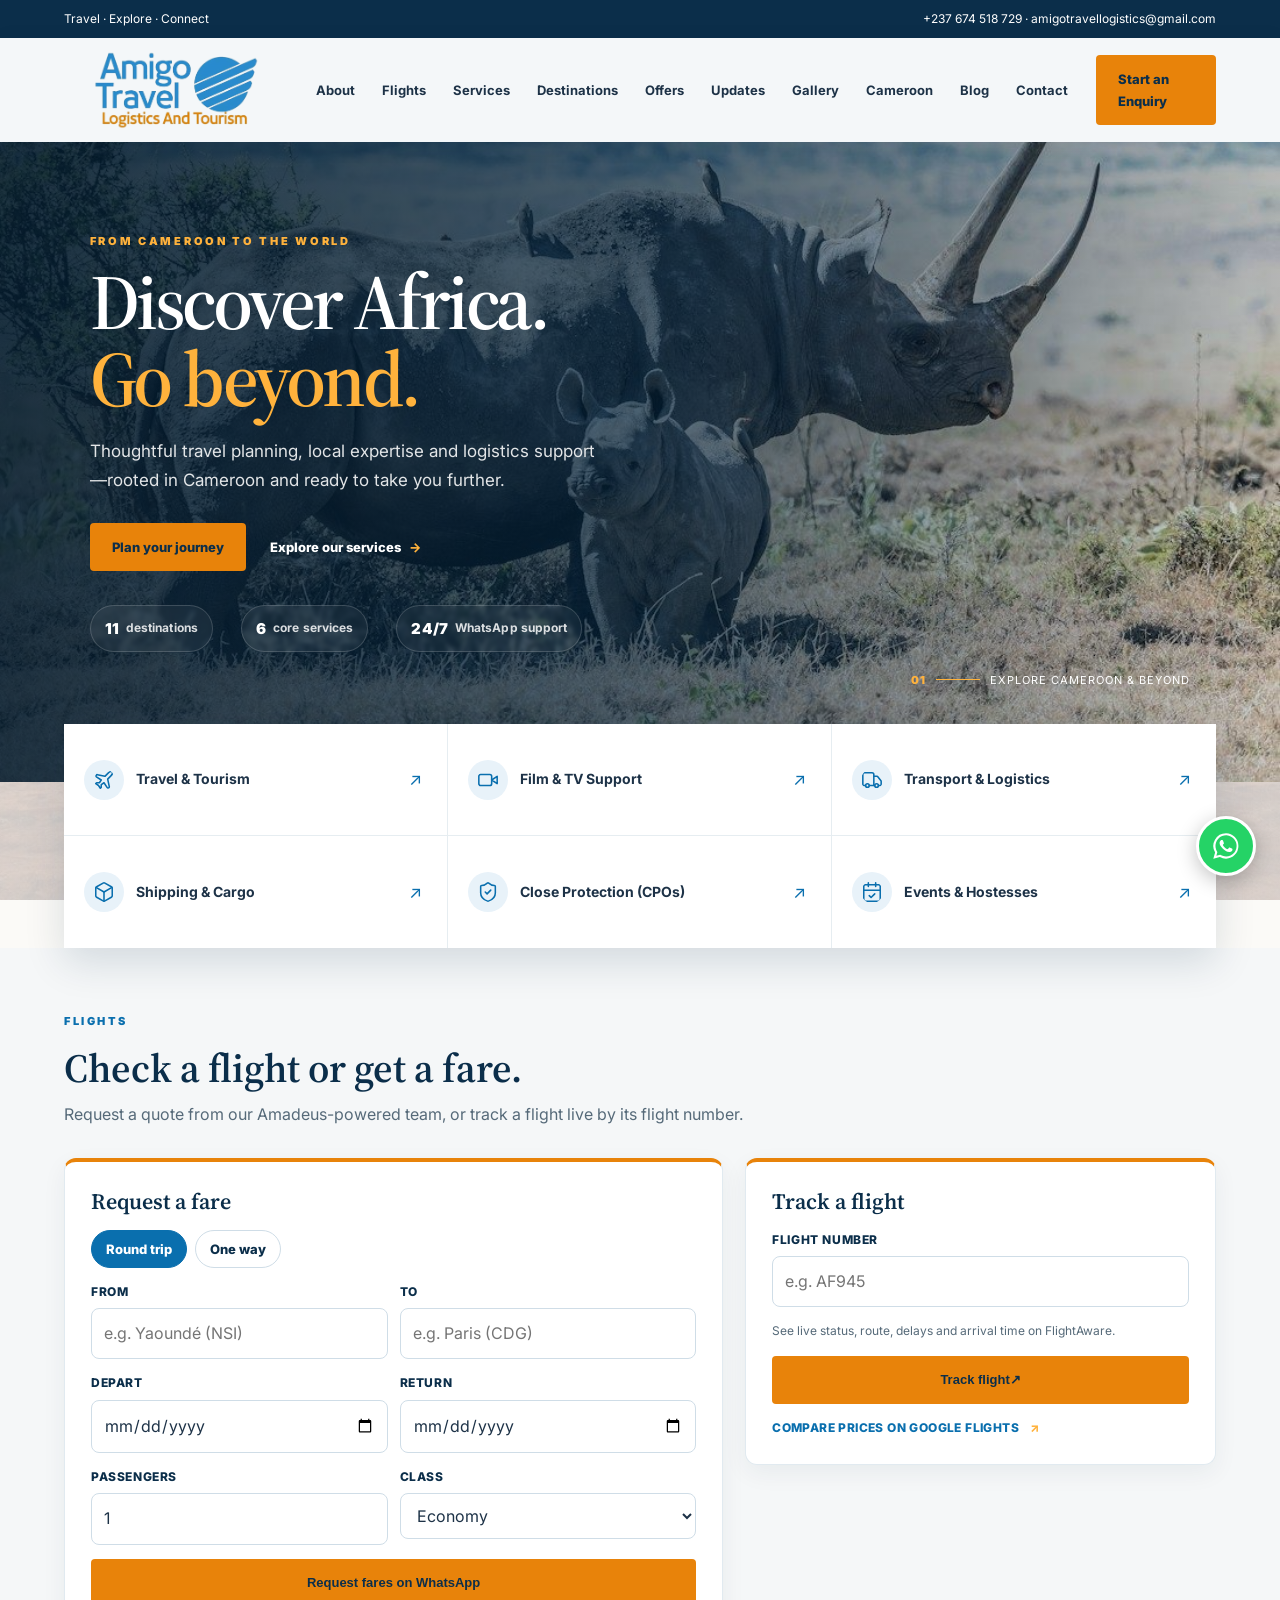
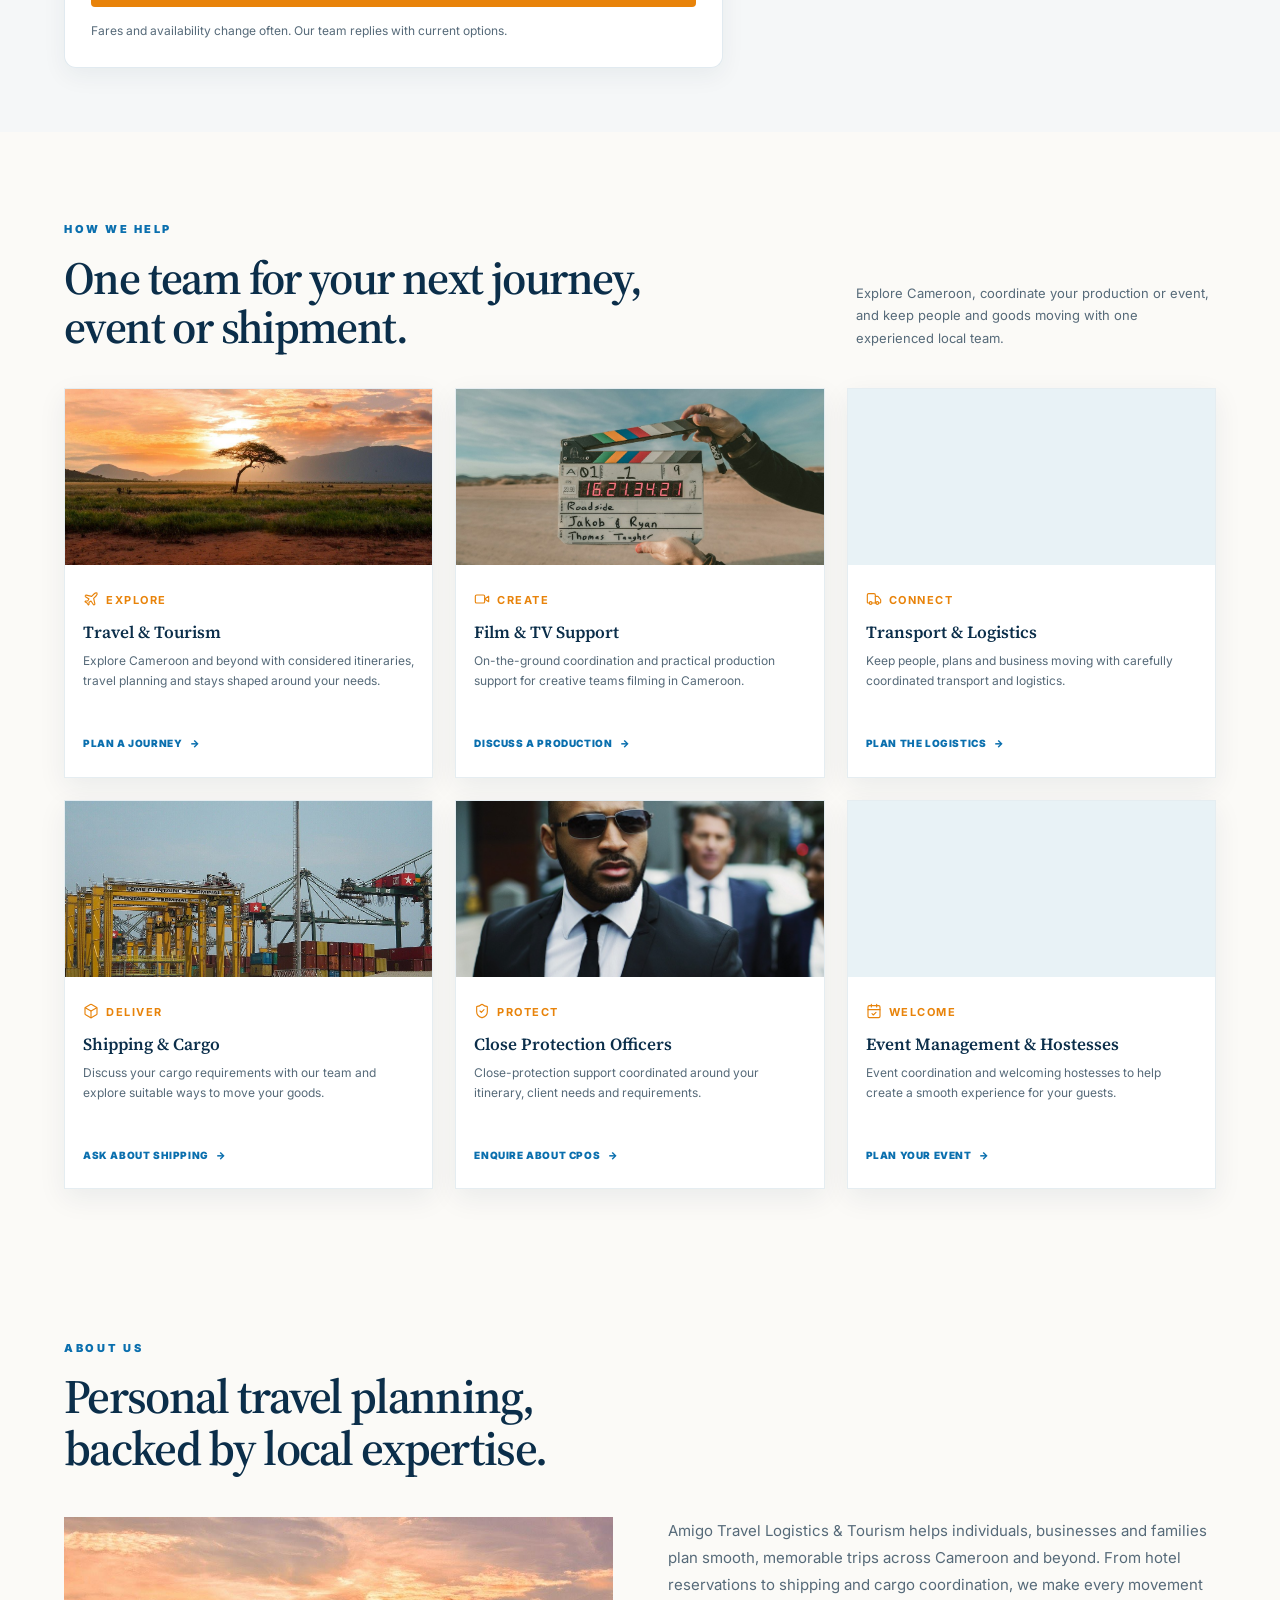
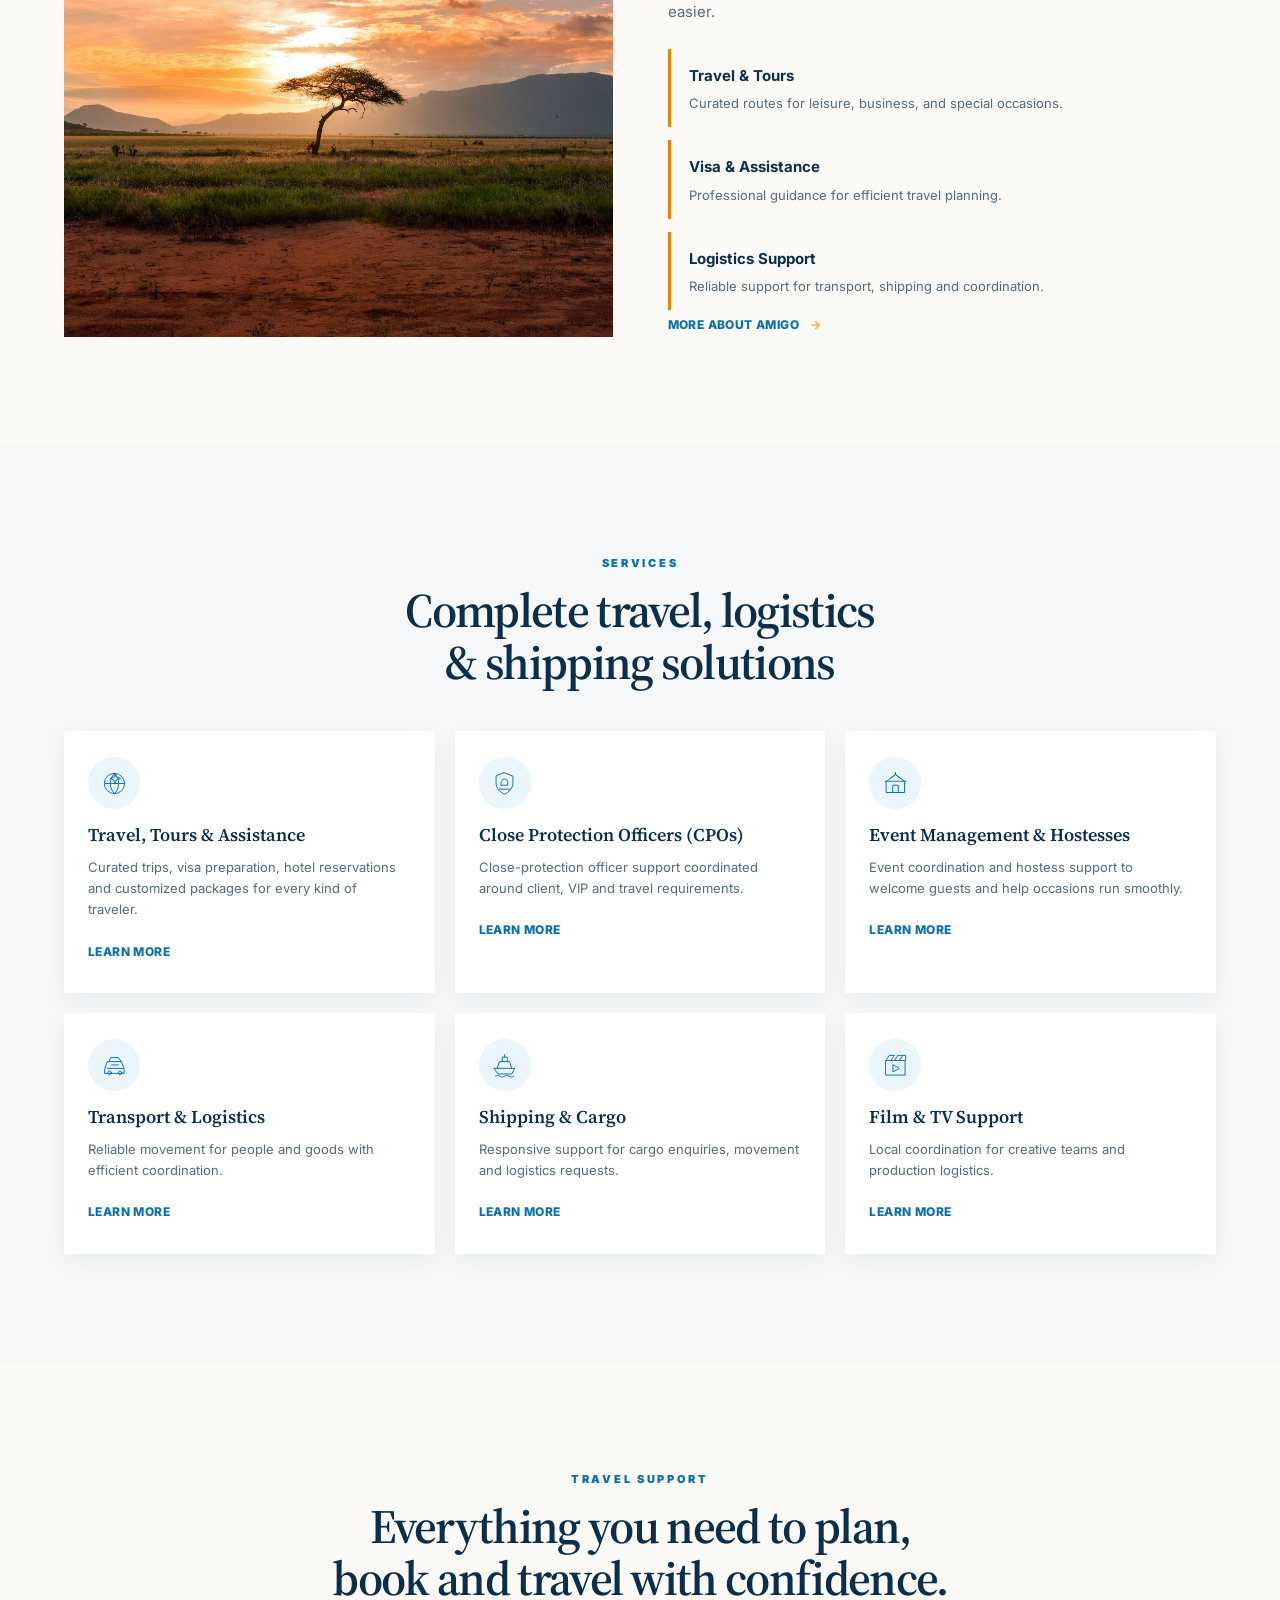
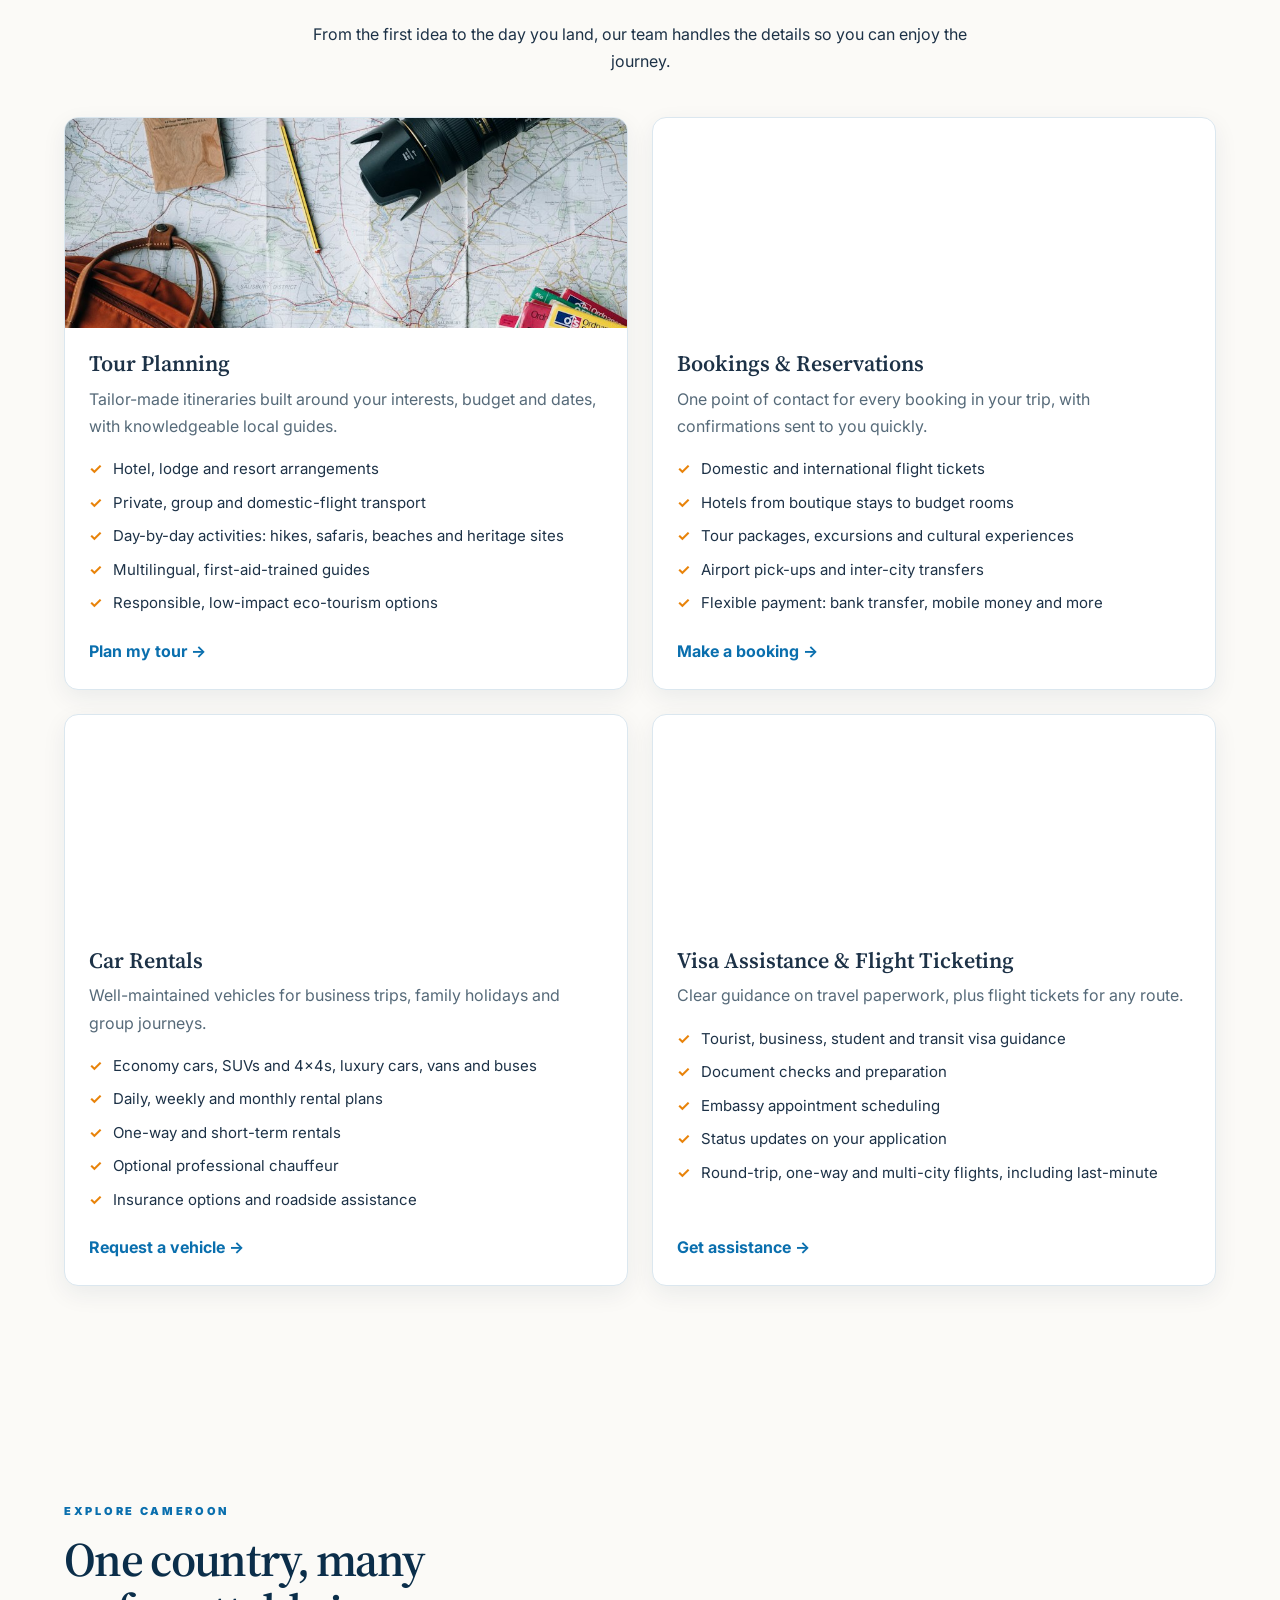
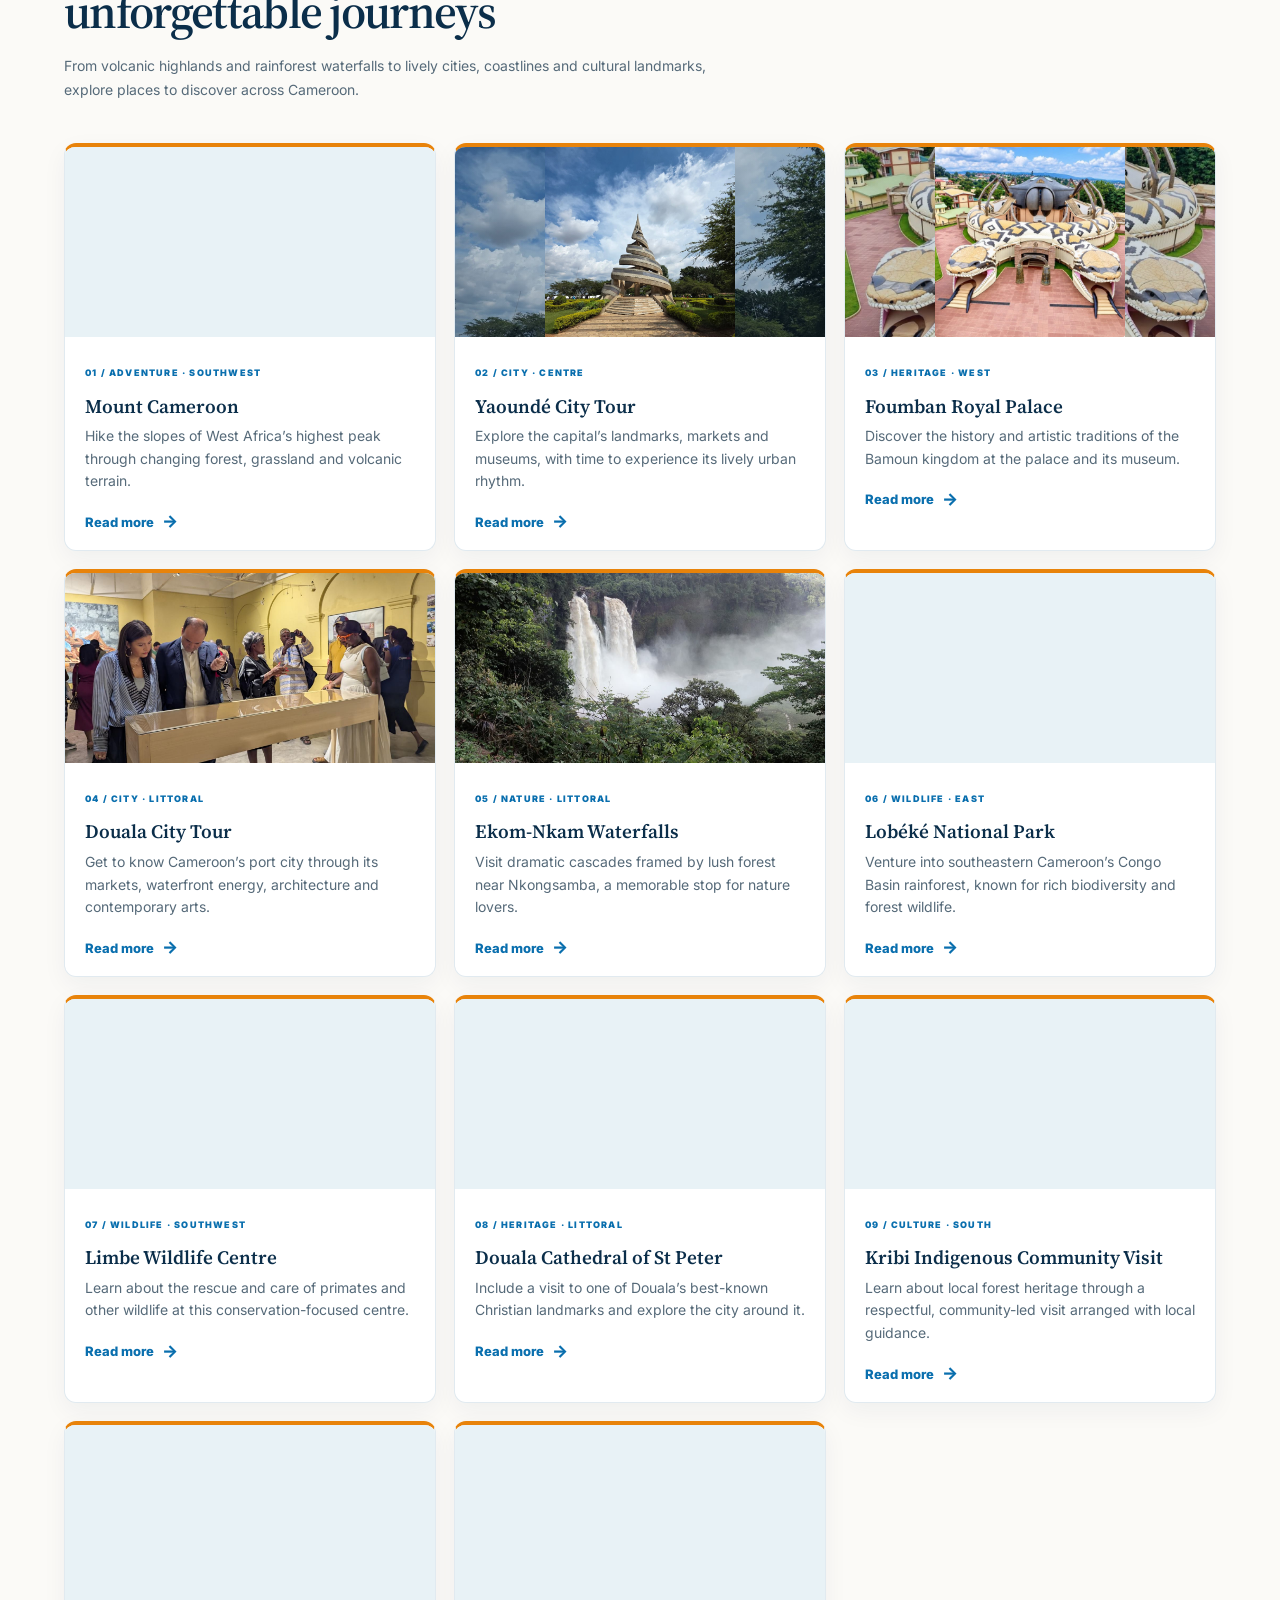
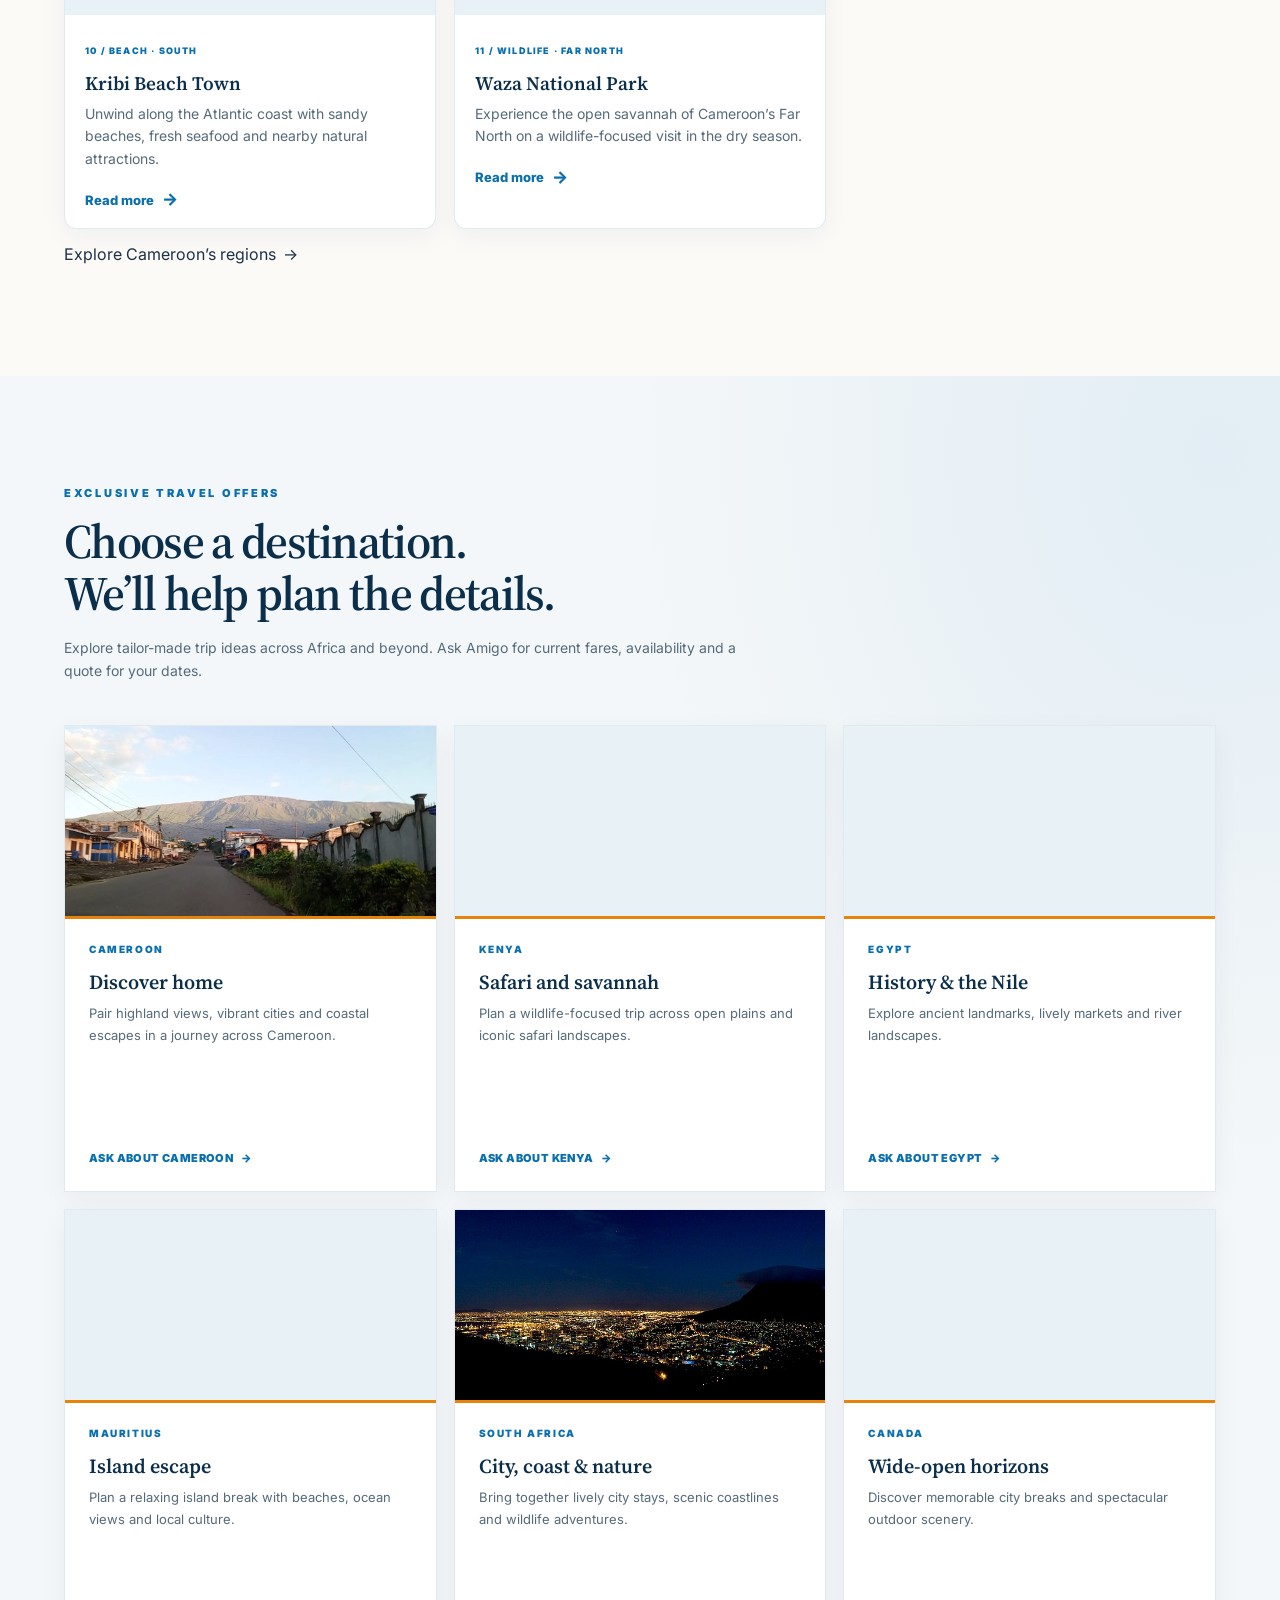
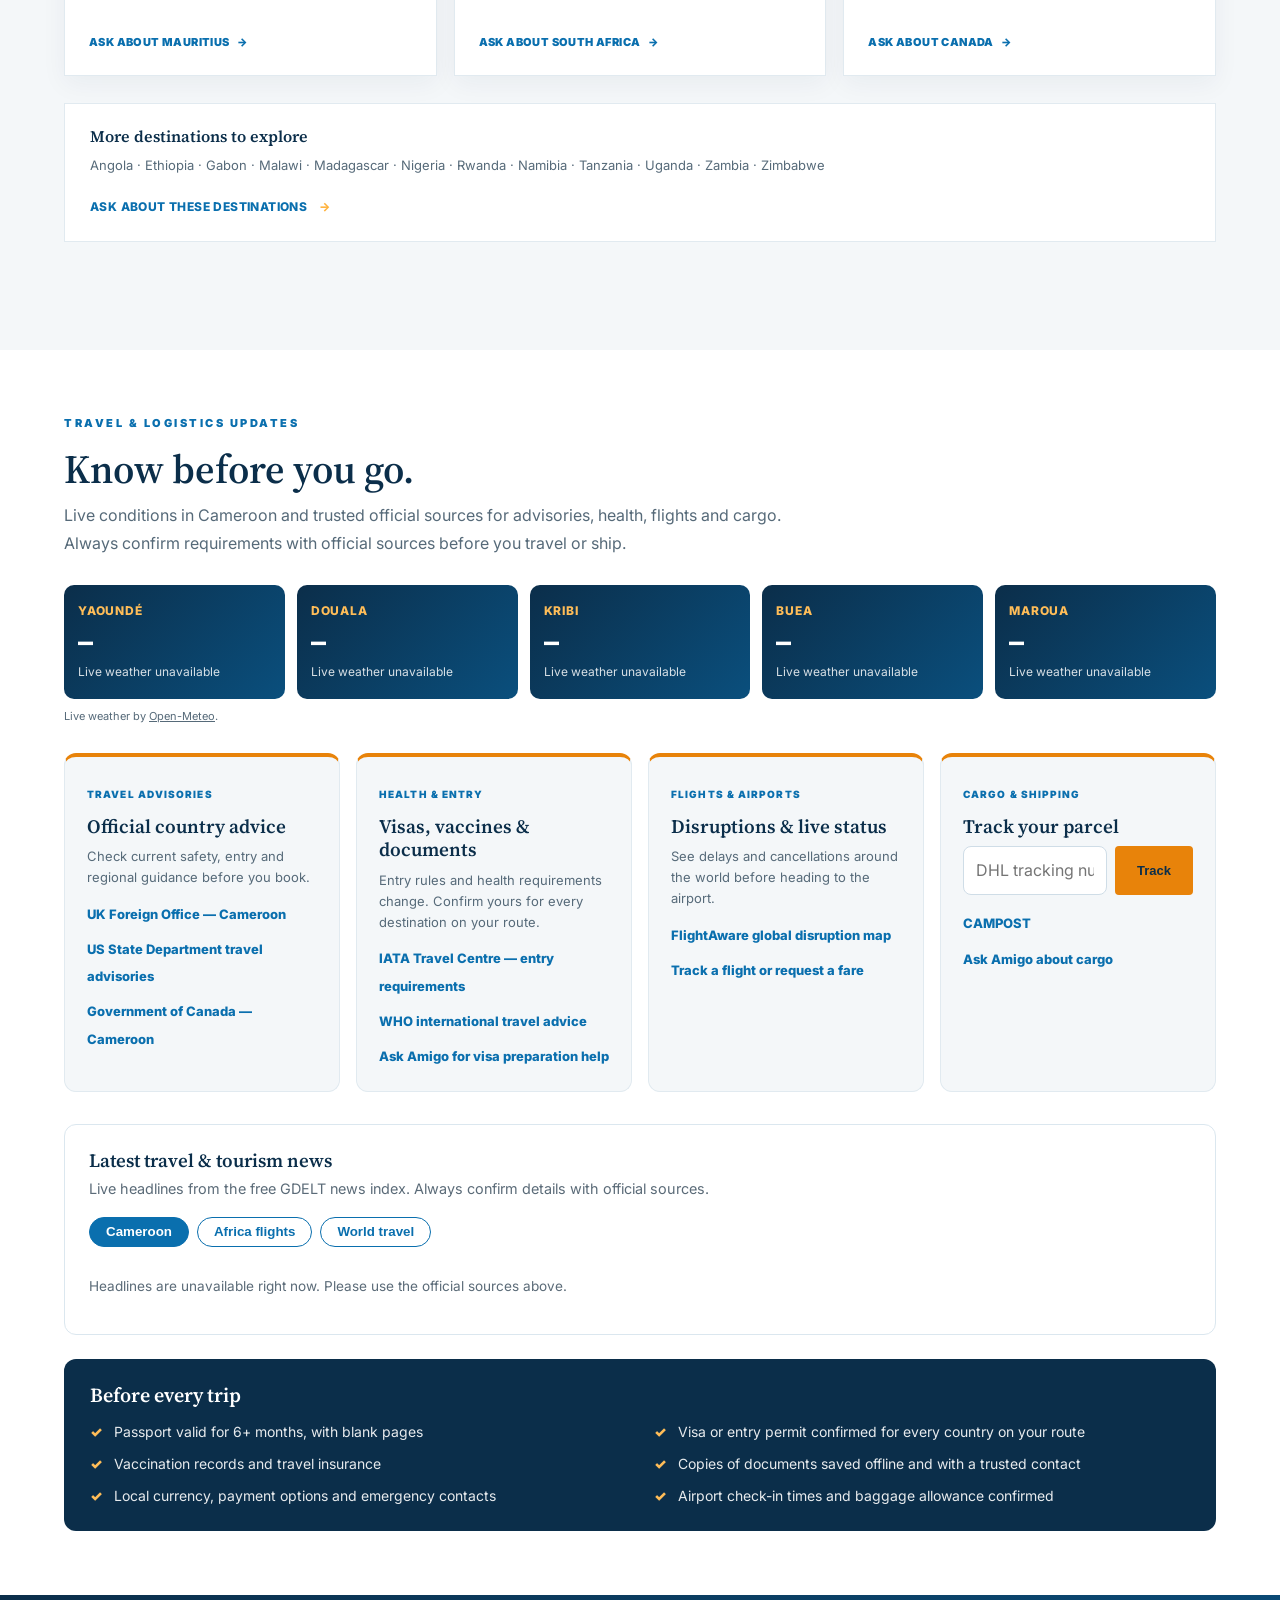
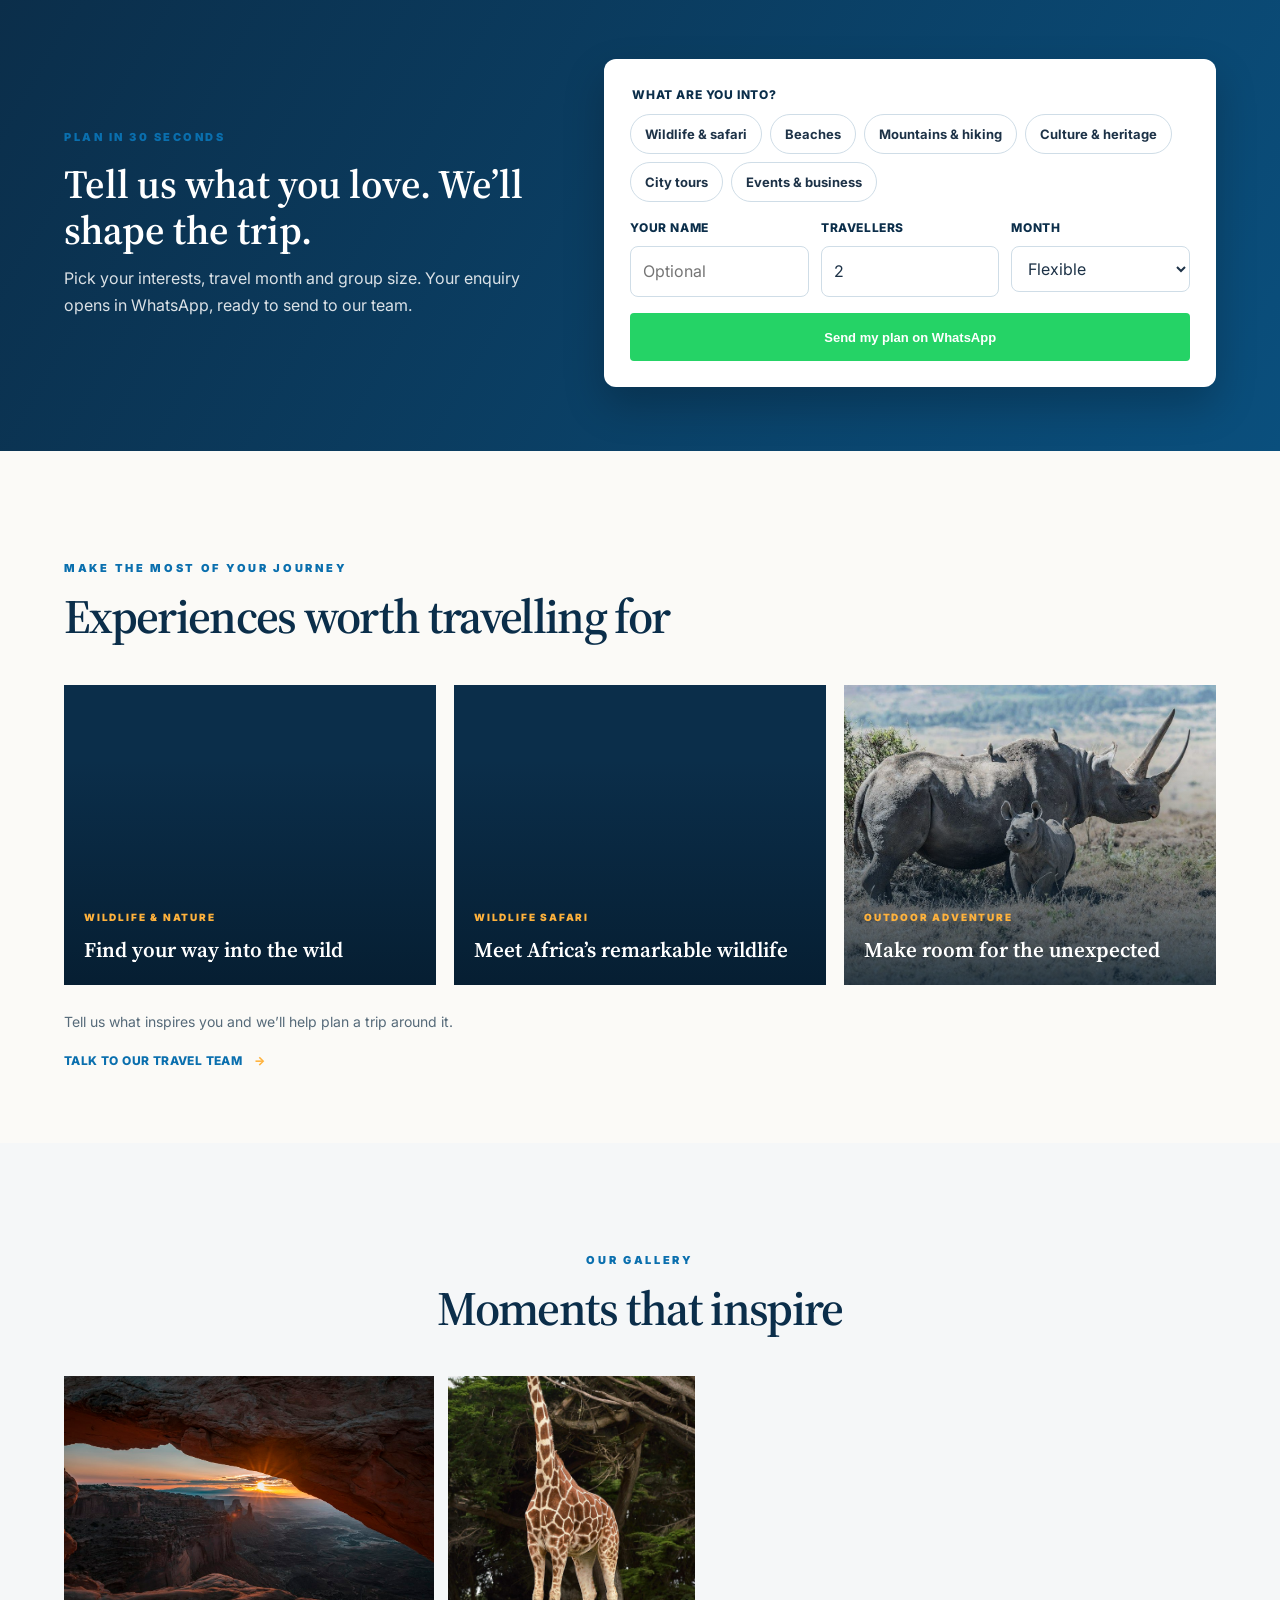
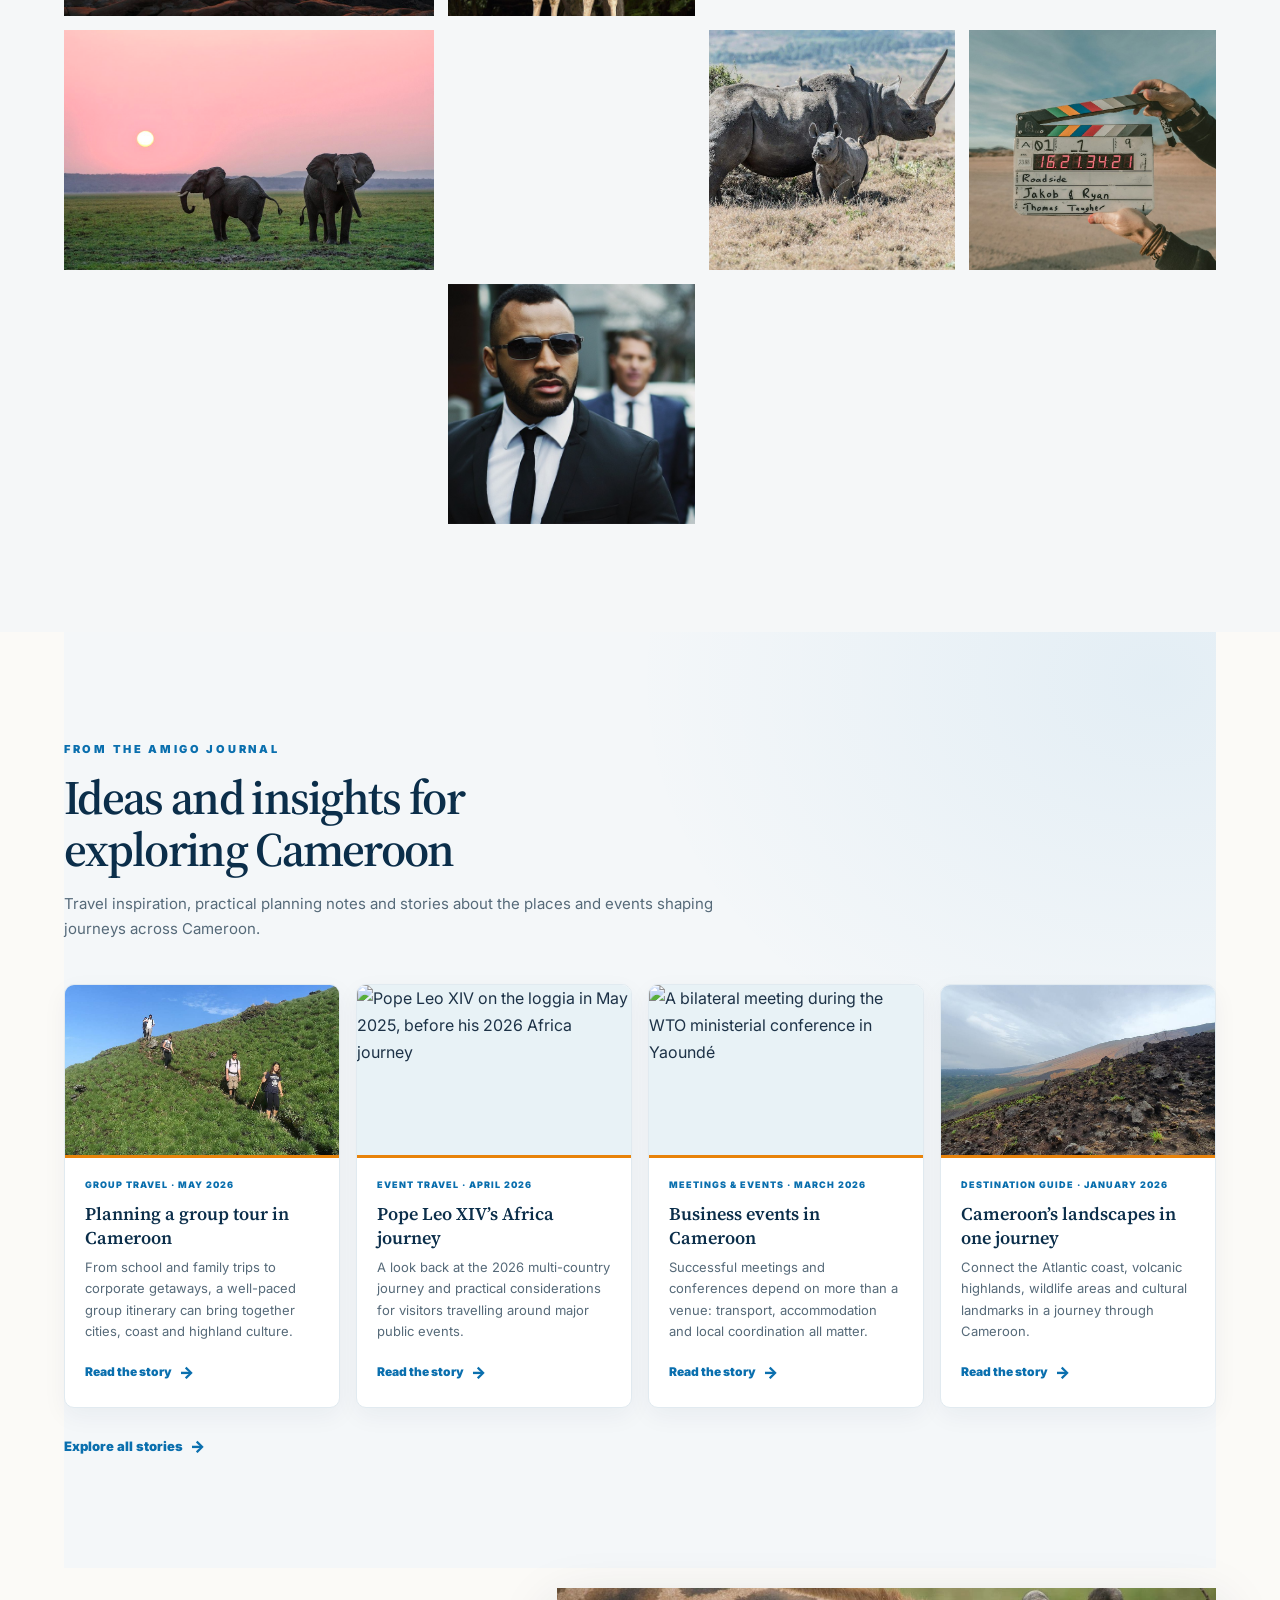
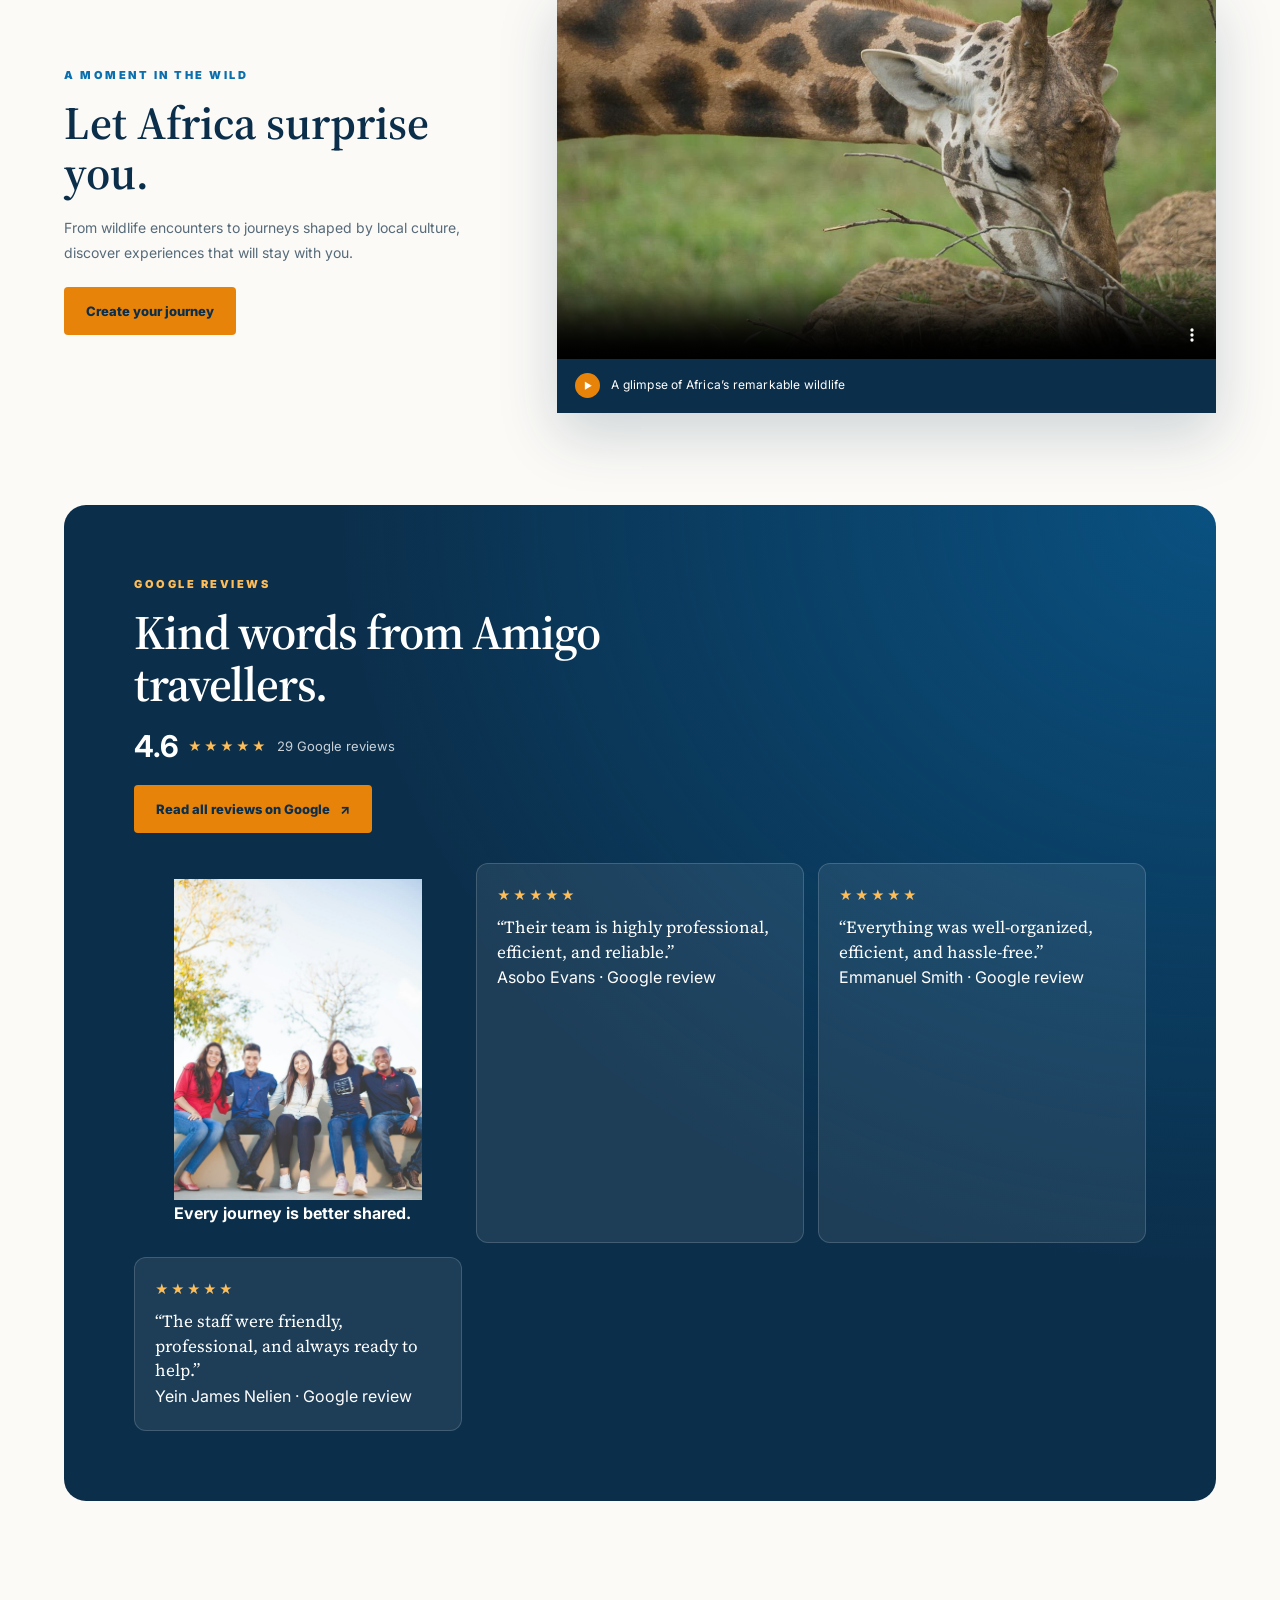
==== index.html @ f6df2cdc "Amigo Travel website" ====
﻿<!doctype html>
<html lang="en">
<head>
  <meta charset="utf-8">
  <meta name="viewport" content="width=device-width, initial-scale=1">
  <title>Amigo Travel | Tours, Logistics &amp; Services in Cameroon</title>
  <meta name="description" content="Plan Cameroon tours, hotel stays and transport with Amigo Travel in Yaoundé. Ask about logistics, cargo, film production, close protection and events.">
  <meta name="robots" content="index, follow, max-image-preview:large, max-snippet:-1, max-video-preview:-1">
  <meta name="author" content="Amigo Travel Logistics & Tourism">
  <meta name="theme-color" content="#0877bd">
  <meta property="og:site_name" content="Amigo Travel Logistics & Tourism">
  <meta property="og:title" content="Amigo Travel | Tours, Logistics & Services in Cameroon">
  <meta property="og:description" content="Plan Cameroon tours, hotel stays and transport with Amigo Travel in Yaoundé. Ask about logistics, cargo, film production, close protection and events.">
  <meta property="og:type" content="website">
  <meta property="og:url" content="https://www.amigotravellogistics.com/">
  <meta property="og:image" content="https://www.amigotravellogistics.com/images/africa-wildlife.jpg">
  <meta property="og:image:alt" content="Wildlife in an African landscape featured by Amigo Travel">
  <meta name="twitter:card" content="summary_large_image">
  <meta name="twitter:title" content="Amigo Travel | Tours, Logistics & Services in Cameroon">
  <meta name="twitter:description" content="Plan Cameroon tours, hotel stays and transport with Amigo Travel in Yaoundé. Ask about logistics, cargo, film production, close protection and events.">
  <meta name="twitter:image" content="https://www.amigotravellogistics.com/images/africa-wildlife.jpg">
  <link rel="canonical" href="https://www.amigotravellogistics.com/">
  <link rel="preconnect" href="https://fonts.googleapis.com">
  <link rel="preconnect" href="https://fonts.gstatic.com" crossorigin>
  <link rel="stylesheet" href="https://fonts.googleapis.com/css2?family=Inter:wght@400;500;600;700&family=Source+Serif+4:opsz,wght@8..60,500;8..60,600&display=swap">
  <link rel="stylesheet" href="styles.css">
  <script src="site.js" defer></script>
  <script type="application/ld+json">
  {
    "@context": "https://schema.org",
    "@type": "TravelAgency",
    "@id": "https://www.amigotravellogistics.com/#business",
    "name": "Amigo Travel Logistics & Tourism",
    "url": "https://www.amigotravellogistics.com/",
    "image": "https://www.amigotravellogistics.com/images/amigo-logo-header.png",
    "logo": "https://www.amigotravellogistics.com/images/amigo-logo-header.png",
    "telephone": "+237674518729",
    "email": "amigotravellogistics@gmail.com",
    "areaServed": {
      "@type": "Country",
      "name": "Cameroon"
    },
    "hasMap": "https://maps.app.goo.gl/wCHLhreD65ih4e7i9",
    "sameAs": [
      "https://maps.app.goo.gl/wCHLhreD65ih4e7i9"
    ],
    "description": "Yaoundé-based travel agency and logistics provider offering travel planning, tours, hotel reservations, transport coordination, shipping and cargo enquiries, film and TV production support, close protection enquiries, and event management and hostess services in Cameroon.",
    "address": {
      "@type": "PostalAddress",
      "addressCountry": "CM",
      "streetAddress": "Rond-point Express",
      "addressLocality": "Yaoundé"
    },
    "contactPoint": {
      "@type": "ContactPoint",
      "telephone": "+237674518729",
      "email": "amigotravellogistics@gmail.com",
      "contactType": "customer service"
    },
    "hasOfferCatalog": {
      "@type": "OfferCatalog",
      "name": "Travel, logistics and event services in Cameroon",
      "itemListElement": [
        {
          "@type": "Offer",
          "itemOffered": {
            "@type": "Service",
            "name": "Travel, tours and assistance in Cameroon",
            "serviceType": "Travel planning, tours, visa preparation assistance and hotel reservations",
            "areaServed": "Cameroon",
            "provider": {"@id": "https://www.amigotravellogistics.com/#business"}
          }
        },
        {
          "@type": "Offer",
          "itemOffered": {
            "@type": "Service",
            "name": "Transport and logistics in Cameroon",
            "serviceType": "Transport coordination and logistics support",
            "areaServed": "Cameroon",
            "provider": {"@id": "https://www.amigotravellogistics.com/#business"}
          }
        },
        {
          "@type": "Offer",
          "itemOffered": {
            "@type": "Service",
            "name": "Shipping and cargo enquiries in Cameroon",
            "serviceType": "Shipping and cargo coordination enquiries",
            "areaServed": "Cameroon",
            "provider": {"@id": "https://www.amigotravellogistics.com/#business"}
          }
        },
        {
          "@type": "Offer",
          "itemOffered": {
            "@type": "Service",
            "name": "Film and TV production support in Cameroon",
            "serviceType": "Local production coordination and logistics",
            "areaServed": "Cameroon",
            "provider": {"@id": "https://www.amigotravellogistics.com/#business"}
          }
        },
        {
          "@type": "Offer",
          "itemOffered": {
            "@type": "Service",
            "name": "Close protection enquiries in Cameroon",
            "serviceType": "Close protection support enquiries",
            "areaServed": "Cameroon",
            "provider": {"@id": "https://www.amigotravellogistics.com/#business"}
          }
        },
        {
          "@type": "Offer",
          "itemOffered": {
            "@type": "Service",
            "name": "Event management and hostess services in Cameroon",
            "serviceType": "Event coordination and hostess support",
            "areaServed": "Cameroon",
            "provider": {"@id": "https://www.amigotravellogistics.com/#business"}
          }
        }
      ]
    }
  }
  </script>
</head>
<body>
  <svg width="0" height="0" style="position:absolute" aria-hidden="true" focusable="false">
    <symbol id="i-travel" viewBox="0 0 24 24"><path d="M17.8 19.2 16 11l3.5-3.5C21 6 21.5 4 21 3c-1-.5-3 0-4.5 1.5L13 8 4.8 6.2c-.5-.1-.9.1-1.1.5l-.3.5c-.2.5-.1 1 .3 1.3L9 12l-2 3H4l-1 1 3 2 2 3 1-1v-3l3-2 3.5 5.3c.3.4.8.5 1.3.3l.5-.2c.4-.3.6-.7.5-1.2z"/></symbol>
    <symbol id="i-film" viewBox="0 0 24 24"><path d="m22 8-6 4 6 4V8z"/><rect x="2" y="6" width="14" height="12" rx="2"/></symbol>
    <symbol id="i-truck" viewBox="0 0 24 24"><path d="M14 18V6a2 2 0 0 0-2-2H4a2 2 0 0 0-2 2v11a1 1 0 0 0 1 1h2"/><path d="M15 18H9"/><path d="M19 18h2a1 1 0 0 0 1-1v-3.65a1 1 0 0 0-.22-.62l-3.48-4.35A1 1 0 0 0 17.52 8H14"/><circle cx="17" cy="18" r="2"/><circle cx="7" cy="18" r="2"/></symbol>
    <symbol id="i-package" viewBox="0 0 24 24"><path d="M11 21.73a2 2 0 0 0 2 0l7-4A2 2 0 0 0 21 16V8a2 2 0 0 0-1-1.73l-7-4a2 2 0 0 0-2 0l-7 4A2 2 0 0 0 3 8v8a2 2 0 0 0 1 1.73z"/><path d="M12 22V12"/><path d="m3.3 7 8.7 5 8.7-5"/></symbol>
    <symbol id="i-shield" viewBox="0 0 24 24"><path d="M20 13c0 5-3.5 7.5-7.66 8.95a1 1 0 0 1-.67-.01C7.5 20.5 4 18 4 13V6a1 1 0 0 1 1-1c2 0 4.5-1.2 6.24-2.72a1.17 1.17 0 0 1 1.52 0C14.51 3.81 17 5 19 5a1 1 0 0 1 1 1z"/><path d="m9 12 2 2 4-4"/></symbol>
    <symbol id="i-event" viewBox="0 0 24 24"><rect x="3" y="4" width="18" height="18" rx="2"/><path d="M16 2v4M8 2v4M3 10h18"/><path d="m9 16 2 2 4-4"/></symbol>
  </svg>
  <div class="topbar">
    <span>Travel · Explore · Connect</span>
    <span>+237 674 518 729 · amigotravellogistics@gmail.com</span>
  </div>

  <header id="top" class="site-header">
    <a class="brand-box" href="#top" aria-label="Amigo Travel Logistics and Tourism home">
      <img src="images/amigo-logo-header.png?v=20261020-2" alt="Amigo Travel Logistics and Tourism" width="763" height="375">
    </a>

    <button class="menu-toggle" type="button" aria-expanded="false" aria-controls="main-navigation">
      <span class="menu-toggle-icon" aria-hidden="true"></span><span>Menu</span>
    </button>
    <nav id="main-navigation" class="main-nav" aria-label="Main navigation">
      <a href="about.html">About</a>
      <a href="#flights">Flights</a>
      <a href="#services">Services</a>
      <a href="#destinations">Destinations</a>
      <a href="#offers">Offers</a>
      <a href="#updates">Updates</a>
      <a href="#gallery">Gallery</a>
      <a href="cameroon.html">Cameroon</a>
      <a href="blog.html">Blog</a>
      <a href="contact.html">Contact</a>
    </nav>

    <a class="btn primary" href="https://wa.me/237674518729?text=Hello%20Amigo%20Travel%2C%20I%20would%20like%20to%20make%20an%20enquiry.">Start an Enquiry</a>
  </header>

  <main>
    <section class="hero-section">
      <img class="hero-background" src="images/africa-mountains.jpg" alt="Mountain scenery in Cameroon and Central Africa" fetchpriority="high" decoding="async">
      <div class="hero-shade"></div>
      <div class="hero-copy">
        <span class="eyebrow">FROM CAMEROON TO THE WORLD</span>
        <h1>Discover Africa.<br><span>Go beyond.</span></h1>
        <p>Thoughtful travel planning, local expertise and logistics support—rooted in Cameroon and ready to take you further.</p>
        <div class="hero-actions">
          <a class="btn primary" href="https://wa.me/237674518729">Plan your journey</a>
          <a class="btn hero-link" href="#services">Explore our services <span aria-hidden="true">→</span></a>
        </div>
        <div class="hero-trust-row" aria-label="Amigo Travel key highlights">
          <span class="hero-stat"><strong>11</strong> destinations</span>
          <span class="hero-stat"><strong>6</strong> core services</span>
          <span class="hero-stat"><strong>24/7</strong> WhatsApp support</span>
        </div>
      </div>
      <div class="hero-caption"><span>01</span><span class="caption-line"></span><span>Explore Cameroon & beyond</span></div>
    </section>

    <div class="service-ribbon" aria-label="Our six key services">
      <a href="#travel-service"><svg class="svc-icon" aria-hidden="true"><use href="#i-travel"/></svg><strong>Travel & Tourism</strong><span class="ribbon-arrow" aria-hidden="true">↗</span></a>
      <a href="#film-service"><svg class="svc-icon" aria-hidden="true"><use href="#i-film"/></svg><strong>Film & TV Support</strong><span class="ribbon-arrow" aria-hidden="true">↗</span></a>
      <a href="#transport-service"><svg class="svc-icon" aria-hidden="true"><use href="#i-truck"/></svg><strong>Transport & Logistics</strong><span class="ribbon-arrow" aria-hidden="true">↗</span></a>
      <a href="#shipping-service"><svg class="svc-icon" aria-hidden="true"><use href="#i-package"/></svg><strong>Shipping & Cargo</strong><span class="ribbon-arrow" aria-hidden="true">↗</span></a>
      <a href="#cpo-service"><svg class="svc-icon" aria-hidden="true"><use href="#i-shield"/></svg><strong>Close Protection (CPOs)</strong><span class="ribbon-arrow" aria-hidden="true">↗</span></a>
      <a href="#event-service"><svg class="svc-icon" aria-hidden="true"><use href="#i-event"/></svg><strong>Events & Hostesses</strong><span class="ribbon-arrow" aria-hidden="true">↗</span></a>
    </div>

    <section id="flights" class="flight-section" aria-labelledby="flights-title">
      <div class="flight-heading">
        <span class="section-kicker">FLIGHTS</span>
        <h2 id="flights-title">Check a flight or get a fare.</h2>
        <p>Request a quote from our Amadeus-powered team, or track a flight live by its flight number.</p>
      </div>
      <div class="flight-panels">
        <form id="flight-quote-form" class="flight-card">
          <h3>Request a fare</h3>
          <div class="flight-trip-type" role="radiogroup" aria-label="Trip type">
            <label><input type="radio" name="trip" value="Round trip" checked><span>Round trip</span></label>
            <label><input type="radio" name="trip" value="One way"><span>One way</span></label>
          </div>
          <div class="flight-row">
            <label><span>From</span><input type="text" name="from" placeholder="e.g. Yaoundé (NSI)" required></label>
            <label><span>To</span><input type="text" name="to" placeholder="e.g. Paris (CDG)" required></label>
          </div>
          <div class="flight-row">
            <label><span>Depart</span><input type="date" name="depart" required></label>
            <label><span>Return</span><input type="date" name="return"></label>
          </div>
          <div class="flight-row">
            <label><span>Passengers</span><input type="number" name="pax" min="1" max="50" value="1"></label>
            <label><span>Class</span>
              <select name="cabin"><option>Economy</option><option>Premium economy</option><option>Business</option><option>First</option></select>
            </label>
          </div>
          <button class="btn primary" type="submit">Request fares on WhatsApp</button>
          <small>Fares and availability change often. Our team replies with current options.</small>
        </form>

        <form id="flight-track-form" class="flight-card">
          <h3>Track a flight</h3>
          <label><span>Flight number</span><input type="text" name="flight" placeholder="e.g. AF945" pattern="[A-Za-z0-9]{2}[A-Za-z]?\s?[0-9]{1,4}[A-Za-z]?" required autocomplete="off"></label>
          <p class="flight-hint">See live status, route, delays and arrival time on FlightAware.</p>
          <button class="btn primary" type="submit">Track flight <span aria-hidden="true">↗</span></button>
          <a class="text-link" href="https://www.google.com/travel/flights" target="_blank" rel="noopener noreferrer">Compare prices on Google Flights <span aria-hidden="true">↗</span></a>
        </form>
      </div>
    </section>

    <section class="featured-services" aria-labelledby="featured-services-title">
      <div class="featured-services-heading">
        <div>
          <span class="section-kicker">HOW WE HELP</span>
          <h2 id="featured-services-title">One team for your next journey, event or shipment.</h2>
        </div>
        <p>Explore Cameroon, coordinate your production or event, and keep people and goods moving with one experienced local team.</p>
      </div>
      <div class="featured-service-grid">
        <article class="featured-service-card">
          <img src="images/africa-savannah.jpg" alt="Open African savannah inviting travelers to explore" loading="lazy" decoding="async">
          <div class="featured-service-content">
            <span class="featured-service-number"><svg class="svc-icon" aria-hidden="true"><use href="#i-travel"/></svg>Explore</span>
            <h3>Travel & Tourism</h3>
            <p>Explore Cameroon and beyond with considered itineraries, travel planning and stays shaped around your needs.</p>
            <a href="https://wa.me/237674518729?text=Hello%20Amigo%2C%20I%27m%20interested%20in%20travel%20and%20tourism.">Plan a journey <span aria-hidden="true">→</span></a>
          </div>
        </article>
        <article class="featured-service-card">
          <img src="images/film-production.jpg" alt="Camera equipment used for film and television production" loading="lazy" decoding="async">
          <div class="featured-service-content">
            <span class="featured-service-number"><svg class="svc-icon" aria-hidden="true"><use href="#i-film"/></svg>Create</span>
            <h3>Film & TV Support</h3>
            <p>On-the-ground coordination and practical production support for creative teams filming in Cameroon.</p>
            <a href="https://wa.me/237674518729?text=Hello%20Amigo%2C%20I%27m%20interested%20in%20film%20and%20TV%20support.">Discuss a production <span aria-hidden="true">→</span></a>
          </div>
        </article>
        <article class="featured-service-card">
          <img src="images/transport-logistics.jpg" alt="Freight truck traveling along a highway" loading="lazy" decoding="async">
          <div class="featured-service-content">
            <span class="featured-service-number"><svg class="svc-icon" aria-hidden="true"><use href="#i-truck"/></svg>Connect</span>
            <h3>Transport & Logistics</h3>
            <p>Keep people, plans and business moving with carefully coordinated transport and logistics.</p>
            <a href="https://wa.me/237674518729?text=Hello%20Amigo%2C%20I%27m%20interested%20in%20transport%20and%20logistics.">Plan the logistics <span aria-hidden="true">→</span></a>
          </div>
        </article>
        <article class="featured-service-card">
          <img src="images/shipping-cargo-port.jpg" alt="Container cranes and cargo stacks at Lomé Container Terminal in West Africa" loading="lazy" decoding="async">
          <div class="featured-service-content">
            <span class="featured-service-number"><svg class="svc-icon" aria-hidden="true"><use href="#i-package"/></svg>Deliver</span>
            <h3>Shipping & Cargo</h3>
            <p>Discuss your cargo requirements with our team and explore suitable ways to move your goods.</p>
            <a href="https://wa.me/237674518729?text=Hello%20Amigo%2C%20I%27m%20interested%20in%20shipping%20and%20cargo.">Ask about shipping <span aria-hidden="true">→</span></a>
            <small class="featured-service-credit">Illustrative West African port photo: <a href="https://commons.wikimedia.org/wiki/File:D%C3%A9placement_de_containers_au_port.jpg" target="_blank" rel="noopener noreferrer">houaito affo daniel / Wikimedia Commons</a> · <a href="https://creativecommons.org/licenses/by-sa/4.0/" target="_blank" rel="noopener noreferrer">CC BY-SA 4.0</a>.</small>
          </div>
        </article>
        <article class="featured-service-card">
          <img src="images/cpo-close-protection.jpg?v=20261020-1" alt="Private close-protection officer escorting a client" loading="lazy" decoding="async">
          <div class="featured-service-content">
            <span class="featured-service-number"><svg class="svc-icon" aria-hidden="true"><use href="#i-shield"/></svg>Protect</span>
            <h3>Close Protection Officers</h3>
            <p>Close-protection support coordinated around your itinerary, client needs and requirements.</p>
            <a href="https://wa.me/237674518729?text=Hello%20Amigo%2C%20I%27m%20enquiring%20about%20Close%20Protection%20Officers.">Enquire about CPOs <span aria-hidden="true">→</span></a>
          </div>
        </article>
        <article class="featured-service-card">
          <img src="images/event-management.jpg" alt="Reception table professionally arranged for an event" loading="lazy" decoding="async">
          <div class="featured-service-content">
            <span class="featured-service-number"><svg class="svc-icon" aria-hidden="true"><use href="#i-event"/></svg>Welcome</span>
            <h3>Event Management & Hostesses</h3>
            <p>Event coordination and welcoming hostesses to help create a smooth experience for your guests.</p>
            <a href="https://wa.me/237674518729?text=Hello%20Amigo%2C%20I%27m%20enquiring%20about%20event%20management%20and%20hostesses.">Plan your event <span aria-hidden="true">→</span></a>
          </div>
        </article>
      </div>
    </section>

    <section id="about" class="about-section section">
      <div class="section-heading">
        <span>ABOUT US</span>
        <h2>Personal travel planning, backed by local expertise.</h2>
      </div>

      <div class="about-grid">
        <div class="about-image">
          <img src="images/africa-savannah.jpg" alt="African savannah and open wilderness" loading="lazy" decoding="async">
        </div>

        <div class="about-copy">
          <p>Amigo Travel Logistics & Tourism helps individuals, businesses and families plan smooth, memorable trips across Cameroon and beyond. From hotel reservations to shipping and cargo coordination, we make every movement easier.</p>
          <div class="feature-list">
            <div>
              <strong>Travel & Tours</strong>
              <p>Curated routes for leisure, business, and special occasions.</p>
            </div>
            <div>
              <strong>Visa & Assistance</strong>
              <p>Professional guidance for efficient travel planning.</p>
            </div>
            <div>
              <strong>Logistics Support</strong>
              <p>Reliable support for transport, shipping and coordination.</p>
            </div>
          </div>
          <a class="text-link" href="about.html">More about Amigo <span aria-hidden="true">→</span></a>
        </div>
      </div>
    </section>

    <section id="services" class="services-section section light-section">
      <div class="section-heading center">
        <span>SERVICES</span>
        <h2>Complete travel, logistics & shipping solutions</h2>
      </div>

      <div class="services-grid">
        <article id="travel-service" class="service-card">
          <div class="icon" aria-hidden="true"><svg viewBox="0 0 48 48"><circle cx="24" cy="24" r="18"></circle><path d="M7 24h34M24 6c5 5.2 7.5 11.2 7.5 18S29 36.8 24 42M24 6c-5 5.2-7.5 11.2-7.5 18S19 36.8 24 42"></path><path d="m27 12 8 3-8 3-2 7-2-7-7-3 7-2 2-7z"></path></svg></div>
          <h3>Travel, Tours & Assistance</h3>
          <p>Curated trips, visa preparation, hotel reservations and customized packages for every kind of traveler.</p>
          <a href="https://wa.me/237674518729">Learn more</a>
        </article>

        <article id="cpo-service" class="service-card">
          <div class="icon" aria-hidden="true"><svg viewBox="0 0 48 48"><path d="M24 5 39 11v11c0 10-6 17-15 21C15 39 9 32 9 22V11z"></path><path d="M18 23c0-4 2-7 6-7s6 3 6 7v4H18zM15 34h18"></path></svg></div>
          <h3>Close Protection Officers (CPOs)</h3>
          <p>Close-protection officer support coordinated around client, VIP and travel requirements.</p>
          <a href="https://wa.me/237674518729">Learn more</a>
        </article>

        <article id="event-service" class="service-card">
          <div class="icon" aria-hidden="true"><svg viewBox="0 0 48 48"><path d="M8 20 24 8l16 12v20H8zM5 20h38M19 40V27h10v13"></path><path d="m15 15 9-7 9 7M24 8V4"></path></svg></div>
          <h3>Event Management & Hostesses</h3>
          <p>Event coordination and hostess support to welcome guests and help occasions run smoothly.</p>
          <a href="https://wa.me/237674518729">Learn more</a>
        </article>

        <article id="transport-service" class="service-card">
          <div class="icon" aria-hidden="true"><svg viewBox="0 0 48 48"><path d="M7 29 11 17h25l5 12v9H7zM11 29h29M14 17l3-7h14l5 7"></path><circle cx="15" cy="37" r="3"></circle><circle cx="34" cy="37" r="3"></circle><path d="M19 23h12"></path></svg></div>
          <h3>Transport & Logistics</h3>
          <p>Reliable movement for people and goods with efficient coordination.</p>
          <a href="https://wa.me/237674518729">Learn more</a>
        </article>

        <article id="shipping-service" class="service-card">
          <div class="icon" aria-hidden="true"><svg viewBox="0 0 48 48"><path d="M6 29h36l-5 10H13zM11 29l4-12h18l4 12M20 17V9h9v8M24 9V5"></path><path d="M8 43c3-2 5-2 8 0s5 2 8 0 5-2 8 0 5 2 8 0"></path></svg></div>
          <h3>Shipping & Cargo</h3>
          <p>Responsive support for cargo enquiries, movement and logistics requests.</p>
          <a href="https://wa.me/237674518729">Learn more</a>
        </article>

        <article id="film-service" class="service-card">
          <div class="icon" aria-hidden="true"><svg viewBox="0 0 48 48"><path d="M7 15h34v26H7zM7 15l6-9h9l-6 9M22 15l6-9h9l-6 9M37 6h5v9"></path><path d="m20 23 11 6-11 6z"></path></svg></div>
          <h3>Film & TV Support</h3>
          <p>Local coordination for creative teams and production logistics.</p>
          <a href="https://wa.me/237674518729">Learn more</a>
        </article>
      </div>
    </section>

    <section id="travel-support" class="travel-support section" aria-labelledby="travel-support-title">
      <div class="section-heading center">
        <span class="section-kicker">TRAVEL SUPPORT</span>
        <h2 id="travel-support-title">Everything you need to plan, book and travel with confidence.</h2>
        <p>From the first idea to the day you land, our team handles the details so you can enjoy the journey.</p>
      </div>
      <div class="support-grid">
        <article class="support-card">
          <img src="images/svc-tour-planning.jpg" alt="Map, camera and notebook laid out for planning a trip" loading="lazy" decoding="async">
          <div class="support-body">
            <h3>Tour Planning</h3>
            <p>Tailor-made itineraries built around your interests, budget and dates, with knowledgeable local guides.</p>
            <ul>
              <li>Hotel, lodge and resort arrangements</li>
              <li>Private, group and domestic-flight transport</li>
              <li>Day-by-day activities: hikes, safaris, beaches and heritage sites</li>
              <li>Multilingual, first-aid-trained guides</li>
              <li>Responsible, low-impact eco-tourism options</li>
            </ul>
            <a href="https://wa.me/237674518729?text=Hello%20Amigo%2C%20I%27d%20like%20help%20with%20tour%20planning." target="_blank" rel="noopener noreferrer">Plan my tour <span aria-hidden="true">→</span></a>
          </div>
        </article>
        <article class="support-card">
          <img src="images/svc-bookings.jpg" alt="Resort with pool and loungers at sunset" loading="lazy" decoding="async">
          <div class="support-body">
            <h3>Bookings &amp; Reservations</h3>
            <p>One point of contact for every booking in your trip, with confirmations sent to you quickly.</p>
            <ul>
              <li>Domestic and international flight tickets</li>
              <li>Hotels from boutique stays to budget rooms</li>
              <li>Tour packages, excursions and cultural experiences</li>
              <li>Airport pick-ups and inter-city transfers</li>
              <li>Flexible payment: bank transfer, mobile money and more</li>
            </ul>
            <a href="https://wa.me/237674518729?text=Hello%20Amigo%2C%20I%27d%20like%20to%20make%20a%20booking." target="_blank" rel="noopener noreferrer">Make a booking <span aria-hidden="true">→</span></a>
          </div>
        </article>
        <article class="support-card">
          <img src="images/svc-car-rental.jpg" alt="Van driving along an open road through desert scenery" loading="lazy" decoding="async">
          <div class="support-body">
            <h3>Car Rentals</h3>
            <p>Well-maintained vehicles for business trips, family holidays and group journeys.</p>
            <ul>
              <li>Economy cars, SUVs and 4x4s, luxury cars, vans and buses</li>
              <li>Daily, weekly and monthly rental plans</li>
              <li>One-way and short-term rentals</li>
              <li>Optional professional chauffeur</li>
              <li>Insurance options and roadside assistance</li>
            </ul>
            <a href="https://wa.me/237674518729?text=Hello%20Amigo%2C%20I%27d%20like%20to%20rent%20a%20car." target="_blank" rel="noopener noreferrer">Request a vehicle <span aria-hidden="true">→</span></a>
          </div>
        </article>
        <article class="support-card">
          <img src="images/svc-visa-flights.jpg" alt="Passenger aircraft parked at an airport terminal" loading="lazy" decoding="async">
          <div class="support-body">
            <h3>Visa Assistance &amp; Flight Ticketing</h3>
            <p>Clear guidance on travel paperwork, plus flight tickets for any route.</p>
            <ul>
              <li>Tourist, business, student and transit visa guidance</li>
              <li>Document checks and preparation</li>
              <li>Embassy appointment scheduling</li>
              <li>Status updates on your application</li>
              <li>Round-trip, one-way and multi-city flights, including last-minute</li>
            </ul>
            <a href="https://wa.me/237674518729?text=Hello%20Amigo%2C%20I%20need%20visa%20assistance%20or%20flight%20tickets." target="_blank" rel="noopener noreferrer">Get assistance <span aria-hidden="true">→</span></a>
          </div>
        </article>
      </div>
    </section>

    <section id="destinations" class="destinations-section section">
      <div class="section-heading">
        <span>EXPLORE CAMEROON</span>
        <h2>One country, many unforgettable journeys</h2>
        <p>From volcanic highlands and rainforest waterfalls to lively cities, coastlines and cultural landmarks, explore places to discover across Cameroon.</p>
      </div>

      <div class="cameroon-destination-grid">
        <article class="cameroon-destination-card">
          <img src="images/destination-mount-cameroon-hikers.jpg?v=20261020-1" alt="Hikers descending a grassy slope on Mount Cameroon" loading="lazy" decoding="async">
          <div class="cameroon-destination-copy"><span>01 / ADVENTURE · SOUTHWEST</span><h3>Mount Cameroon</h3><p>Hike the slopes of West Africa’s highest peak through changing forest, grassland and volcanic terrain.</p><a class="destination-more" href="destination.html?place=mount-cameroon">Read more <span aria-hidden="true">→</span></a></div>
          <small class="destination-credit">Hikers on Mount Cameroon — photo supplied by Amigo Travel.</small>
        </article>
        <article class="cameroon-destination-card cameroon-destination-card--yaounde">
          <img src="images/destination-yaounde-reunification.jpg?v=20261020-1" alt="Cameroon’s Reunification Monument in Yaoundé" loading="lazy" decoding="async">
          <div class="cameroon-destination-copy"><span>02 / CITY · CENTRE</span><h3>Yaoundé City Tour</h3><p>Explore the capital’s landmarks, markets and museums, with time to experience its lively urban rhythm.</p><a class="destination-more" href="destination.html?place=yaounde-city-tour">Read more <span aria-hidden="true">→</span></a></div>
          <small class="destination-credit">Reunification Monument, Yaoundé — photo supplied by Amigo Travel.</small>
        </article>
        <article class="cameroon-destination-card cameroon-destination-card--foumban">
          <img src="images/destination-foumban-royal-palace.jpg?v=20261020-1" alt="The Musée Royal de Foumban, home of the Bamoun royal palace museum" loading="lazy" decoding="async">
          <div class="cameroon-destination-copy"><span>03 / HERITAGE · WEST</span><h3>Foumban Royal Palace</h3><p>Discover the history and artistic traditions of the Bamoun kingdom at the palace and its museum.</p><a class="destination-more" href="destination.html?place=foumban-royal-palace">Read more <span aria-hidden="true">→</span></a></div>
          <small class="destination-credit">Musée Royal de Foumban — photo supplied by Amigo Travel.</small>
        </article>
        <article class="cameroon-destination-card">
          <img src="images/destination-douala.jpg?v=20261021-1" alt="Visitors exploring an exhibition at a cultural venue in Douala" loading="lazy" decoding="async">
          <div class="cameroon-destination-copy"><span>04 / CITY · LITTORAL</span><h3>Douala City Tour</h3><p>Get to know Cameroon’s port city through its markets, waterfront energy, architecture and contemporary arts.</p><a class="destination-more" href="destination.html?place=douala-city-tour">Read more <span aria-hidden="true">→</span></a></div>
          <small class="destination-credit">Cultural exhibition in Douala — photo supplied by Amigo Travel.</small>
        </article>
        <article class="cameroon-destination-card">
          <img src="images/destination-ekom-nkam.jpg?v=20261020-hd1" alt="Ekom-Nkam Waterfalls surrounded by forest" loading="lazy" decoding="async">
          <div class="cameroon-destination-copy"><span>05 / NATURE · LITTORAL</span><h3>Ekom-Nkam Waterfalls</h3><p>Visit dramatic cascades framed by lush forest near Nkongsamba, a memorable stop for nature lovers.</p><a class="destination-more" href="destination.html?place=ekom-nkam-waterfalls">Read more <span aria-hidden="true">→</span></a></div>
          <small class="destination-credit"><a href="https://commons.wikimedia.org/wiki/File:Chutes_Ekom_Nkam_Melong_04.jpg" target="_blank" rel="noopener noreferrer">Ekom-Nkam Waterfalls</a> — Junior Verges, <a href="https://creativecommons.org/licenses/by-sa/4.0/" target="_blank" rel="noopener noreferrer">CC BY-SA 4.0</a>.</small>
        </article>
        <article class="cameroon-destination-card">
          <img src="images/destination-lobeke.jpg?v=20261020-hd1" alt="Buffalo in Lobéké National Park" loading="lazy" decoding="async">
          <div class="cameroon-destination-copy"><span>06 / WILDLIFE · EAST</span><h3>Lobéké National Park</h3><p>Venture into southeastern Cameroon’s Congo Basin rainforest, known for rich biodiversity and forest wildlife.</p><a class="destination-more" href="destination.html?place=lobeke-national-park">Read more <span aria-hidden="true">→</span></a></div>
          <small class="destination-credit"><a href="https://commons.wikimedia.org/wiki/File:Lob%C3%A9k%C3%A9_buffalo.jpg" target="_blank" rel="noopener noreferrer">Buffalo in Lobéké National Park</a> — Amcaja, <a href="https://creativecommons.org/licenses/by-sa/3.0/" target="_blank" rel="noopener noreferrer">CC BY-SA 3.0</a>.</small>
        </article>
        <article class="cameroon-destination-card">
          <img src="images/destination-limbe-wildlife-centre.jpg?v=20261020-hd1" alt="Limbe Wildlife Centre" loading="lazy" decoding="async">
          <div class="cameroon-destination-copy"><span>07 / WILDLIFE · SOUTHWEST</span><h3>Limbe Wildlife Centre</h3><p>Learn about the rescue and care of primates and other wildlife at this conservation-focused centre.</p><a class="destination-more" href="destination.html?place=limbe-wildlife-centre">Read more <span aria-hidden="true">→</span></a></div>
          <small class="destination-credit"><a href="https://commons.wikimedia.org/wiki/File:Limbe_wildlife_center.jpg" target="_blank" rel="noopener noreferrer">Limbe Wildlife Centre</a> — Ndiptambe, <a href="https://creativecommons.org/publicdomain/zero/1.0/" target="_blank" rel="noopener noreferrer">CC0</a>.</small>
        </article>
        <article class="cameroon-destination-card">
          <img src="images/destination-douala-cathedral.jpg?v=20261020-hd1" alt="Cathedral of Saints Peter and Paul in Douala" loading="lazy" decoding="async">
          <div class="cameroon-destination-copy"><span>08 / HERITAGE · LITTORAL</span><h3>Douala Cathedral of St Peter</h3><p>Include a visit to one of Douala’s best-known Christian landmarks and explore the city around it.</p><a class="destination-more" href="destination.html?place=douala-cathedral">Read more <span aria-hidden="true">→</span></a></div>
          <small class="destination-credit"><a href="https://commons.wikimedia.org/wiki/File:Cath%C3%A9drale_Saint-pierre_et_Saint-Paul_de_Douala.1.jpg" target="_blank" rel="noopener noreferrer">St Peter and St Paul Cathedral, Douala</a> — Blaizo 237, <a href="https://creativecommons.org/licenses/by-sa/4.0/" target="_blank" rel="noopener noreferrer">CC BY-SA 4.0</a>.</small>
        </article>
        <article class="cameroon-destination-card">
          <img src="images/destination-kribi-community.jpg?v=20261020-hd1" alt="Forest reserve near Kumba, shown as an illustrative forest image" loading="lazy" decoding="async">
          <div class="cameroon-destination-copy"><span>09 / CULTURE · SOUTH</span><h3>Kribi Indigenous Community Visit</h3><p>Learn about local forest heritage through a respectful, community-led visit arranged with local guidance.</p><a class="destination-more" href="destination.html?place=kribi-community-visit">Read more <span aria-hidden="true">→</span></a></div>
          <small class="destination-credit"><a href="https://commons.wikimedia.org/wiki/File:Forest_reserve,_Kumba.jpg" target="_blank" rel="noopener noreferrer">Forest reserve, Kumba</a> (illustrative forest image) — A.R. Etoyiva, <a href="https://creativecommons.org/licenses/by-sa/4.0/" target="_blank" rel="noopener noreferrer">CC BY-SA 4.0</a>.</small>
        </article>
        <article class="cameroon-destination-card">
          <img src="images/destination-kribi-beach.jpg?v=20261020-hd1" alt="Lobé Beach in Kribi on Cameroon’s Atlantic coast" loading="lazy" decoding="async">
          <div class="cameroon-destination-copy"><span>10 / BEACH · SOUTH</span><h3>Kribi Beach Town</h3><p>Unwind along the Atlantic coast with sandy beaches, fresh seafood and nearby natural attractions.</p><a class="destination-more" href="destination.html?place=kribi-beach-town">Read more <span aria-hidden="true">→</span></a></div>
          <small class="destination-credit"><a href="https://commons.wikimedia.org/wiki/File:Lob%C3%A9_beach_kribi_Cameroon.jpg" target="_blank" rel="noopener noreferrer">Lobé Beach, Kribi</a> — Blaizo 237, <a href="https://creativecommons.org/licenses/by-sa/4.0/" target="_blank" rel="noopener noreferrer">CC BY-SA 4.0</a>.</small>
        </article>
        <article class="cameroon-destination-card">
          <img src="images/destination-waza.jpg?v=20261022-giraffe" alt="Giraffes in Waza National Park, Cameroon" loading="lazy" decoding="async">
          <div class="cameroon-destination-copy"><span>11 / WILDLIFE · FAR NORTH</span><h3>Waza National Park</h3><p>Experience the open savannah of Cameroon’s Far North on a wildlife-focused visit in the dry season.</p><a class="destination-more" href="destination.html?place=waza-national-park">Read more <span aria-hidden="true">→</span></a></div>
          <small class="destination-credit">Giraffes in Waza National Park — photo supplied by Amigo Travel.</small>
        </article>
      </div>
      <a class="cameroon-overview-link" href="cameroon.html">Explore Cameroon’s regions <span aria-hidden="true">→</span></a>
    </section>

    <section id="offers" class="offers-section section" aria-labelledby="offers-title">
      <div class="section-heading">
        <span>EXCLUSIVE TRAVEL OFFERS</span>
        <h2 id="offers-title">Choose a destination. We’ll help plan the details.</h2>
        <p>Explore tailor-made trip ideas across Africa and beyond. Ask Amigo for current fares, availability and a quote for your dates.</p>
      </div>

      <div class="travel-offer-grid">
        <article class="travel-offer-card">
          <img src="images/offer-cameroon.jpg" alt="Mount Cameroon rising above Buea" loading="lazy" decoding="async">
          <div class="travel-offer-copy">
            <span class="travel-offer-region">CAMEROON</span>
            <h3>Discover home</h3>
            <p>Pair highland views, vibrant cities and coastal escapes in a journey across Cameroon.</p>
            <small class="travel-offer-credit">Photo: <a href="https://commons.wikimedia.org/wiki/File:Mount_Cameroon,_Buea_in_the_wee_hours_of_a_clear_morning.jpg" target="_blank" rel="noopener noreferrer">JayManSnaps / Wikimedia Commons</a> · <a href="https://creativecommons.org/licenses/by-sa/4.0/" target="_blank" rel="noopener noreferrer">CC BY-SA 4.0</a></small>
            <a href="https://wa.me/237674518729?text=Hello%20Amigo%2C%20please%20send%20me%20your%20current%20Cameroon%20travel%20offers.">Ask about Cameroon <span aria-hidden="true">→</span></a>
          </div>
        </article>
        <article class="travel-offer-card">
          <img src="images/offer-kenya.jpg" alt="Wildlife on the Kenyan savannah" loading="lazy" decoding="async">
          <div class="travel-offer-copy">
            <span class="travel-offer-region">KENYA</span>
            <h3>Safari and savannah</h3>
            <p>Plan a wildlife-focused trip across open plains and iconic safari landscapes.</p>
            <a href="https://wa.me/237674518729?text=Hello%20Amigo%2C%20please%20send%20me%20your%20current%20Kenya%20travel%20offers.">Ask about Kenya <span aria-hidden="true">→</span></a>
          </div>
        </article>
        <article class="travel-offer-card">
          <img src="images/offer-egypt.jpg" alt="The Pyramids of Giza on the Egyptian desert plateau" loading="lazy" decoding="async">
          <div class="travel-offer-copy">
            <span class="travel-offer-region">EGYPT</span>
            <h3>History & the Nile</h3>
            <p>Explore ancient landmarks, lively markets and river landscapes.</p>
            <a href="https://wa.me/237674518729?text=Hello%20Amigo%2C%20please%20send%20me%20your%20current%20Egypt%20travel%20offers.">Ask about Egypt <span aria-hidden="true">→</span></a>
          </div>
        </article>
        <article class="travel-offer-card">
          <img src="images/offer-mauritius.jpg" alt="Le Morne Brabant mountain behind a tropical beach in Mauritius" loading="lazy" decoding="async">
          <div class="travel-offer-copy">
            <span class="travel-offer-region">MAURITIUS</span>
            <h3>Island escape</h3>
            <p>Plan a relaxing island break with beaches, ocean views and local culture.</p>
            <a href="https://wa.me/237674518729?text=Hello%20Amigo%2C%20please%20send%20me%20your%20current%20Mauritius%20travel%20offers.">Ask about Mauritius <span aria-hidden="true">→</span></a>
          </div>
        </article>
        <article class="travel-offer-card">
          <img src="images/offer-south-africa.jpg" alt="Cape Town and Table Mountain illuminated at night" loading="lazy" decoding="async">
          <div class="travel-offer-copy">
            <span class="travel-offer-region">SOUTH AFRICA</span>
            <h3>City, coast & nature</h3>
            <p>Bring together lively city stays, scenic coastlines and wildlife adventures.</p>
            <a href="https://wa.me/237674518729?text=Hello%20Amigo%2C%20please%20send%20me%20your%20current%20South%20Africa%20travel%20offers.">Ask about South Africa <span aria-hidden="true">→</span></a>
          </div>
        </article>
        <article class="travel-offer-card">
          <img src="images/offer-canada.jpg" alt="Lake Louise surrounded by mountains in Banff National Park, Canada" loading="lazy" decoding="async">
          <div class="travel-offer-copy">
            <span class="travel-offer-region">CANADA</span>
            <h3>Wide-open horizons</h3>
            <p>Discover memorable city breaks and spectacular outdoor scenery.</p>
            <a href="https://wa.me/237674518729?text=Hello%20Amigo%2C%20please%20send%20me%20your%20current%20Canada%20travel%20offers.">Ask about Canada <span aria-hidden="true">→</span></a>
          </div>
        </article>
      </div>

      <div class="more-offer-destinations">
        <h3>More destinations to explore</h3>
        <p>Angola · Ethiopia · Gabon · Malawi · Madagascar · Nigeria · Rwanda · Namibia · Tanzania · Uganda · Zambia · Zimbabwe</p>
        <a class="text-link" href="https://wa.me/237674518729?text=Hello%20Amigo%2C%20please%20share%20your%20current%20travel%20offers%20for%20your%20other%20destinations.">Ask about these destinations <span aria-hidden="true">→</span></a>
      </div>
    </section>

    <section id="updates" class="updates-section" aria-labelledby="updates-title">
      <div class="updates-heading">
        <span class="section-kicker">TRAVEL &amp; LOGISTICS UPDATES</span>
        <h2 id="updates-title">Know before you go.</h2>
        <p>Live conditions in Cameroon and trusted official sources for advisories, health, flights and cargo. Always confirm requirements with official sources before you travel or ship.</p>
      </div>

      <div class="weather-strip" aria-label="Current weather in Cameroon" aria-live="polite">
        <article class="weather-card" data-city="Yaoundé" data-lat="3.8667" data-lon="11.5167"><span class="weather-city">Yaoundé</span><strong class="weather-temp">–</strong><span class="weather-desc">Loading…</span></article>
        <article class="weather-card" data-city="Douala" data-lat="4.0511" data-lon="9.7679"><span class="weather-city">Douala</span><strong class="weather-temp">–</strong><span class="weather-desc">Loading…</span></article>
        <article class="weather-card" data-city="Kribi" data-lat="2.9400" data-lon="9.9100"><span class="weather-city">Kribi</span><strong class="weather-temp">–</strong><span class="weather-desc">Loading…</span></article>
        <article class="weather-card" data-city="Buea" data-lat="4.1537" data-lon="9.2923"><span class="weather-city">Buea</span><strong class="weather-temp">–</strong><span class="weather-desc">Loading…</span></article>
        <article class="weather-card" data-city="Maroua" data-lat="10.5910" data-lon="14.3159"><span class="weather-city">Maroua</span><strong class="weather-temp">–</strong><span class="weather-desc">Loading…</span></article>
      </div>
      <p class="weather-credit">Live weather by <a href="https://open-meteo.com/" target="_blank" rel="noopener noreferrer">Open-Meteo</a>.</p>

      <div class="updates-grid">
        <article class="update-card">
          <span class="update-tag">TRAVEL ADVISORIES</span>
          <h3>Official country advice</h3>
          <p>Check current safety, entry and regional guidance before you book.</p>
          <ul>
            <li><a href="https://www.gov.uk/foreign-travel-advice/cameroon" target="_blank" rel="noopener noreferrer">UK Foreign Office — Cameroon</a></li>
            <li><a href="https://travel.state.gov/" target="_blank" rel="noopener noreferrer">US State Department travel advisories</a></li>
            <li><a href="https://www.travel.gc.ca/destinations/cameroon" target="_blank" rel="noopener noreferrer">Government of Canada — Cameroon</a></li>
          </ul>
        </article>
        <article class="update-card">
          <span class="update-tag">HEALTH &amp; ENTRY</span>
          <h3>Visas, vaccines &amp; documents</h3>
          <p>Entry rules and health requirements change. Confirm yours for every destination on your route.</p>
          <ul>
            <li><a href="https://www.iatatravelcentre.com/" target="_blank" rel="noopener noreferrer">IATA Travel Centre — entry requirements</a></li>
            <li><a href="https://www.who.int/travel-advice" target="_blank" rel="noopener noreferrer">WHO international travel advice</a></li>
            <li><a href="contact.html">Ask Amigo for visa preparation help</a></li>
          </ul>
        </article>
        <article class="update-card">
          <span class="update-tag">FLIGHTS &amp; AIRPORTS</span>
          <h3>Disruptions &amp; live status</h3>
          <p>See delays and cancellations around the world before heading to the airport.</p>
          <ul>
            <li><a href="https://www.flightaware.com/miserymap/" target="_blank" rel="noopener noreferrer">FlightAware global disruption map</a></li>
            <li><a href="#flights">Track a flight or request a fare</a></li>
          </ul>
        </article>
        <article class="update-card">
          <span class="update-tag">CARGO &amp; SHIPPING</span>
          <h3>Track your parcel</h3>
          <form id="parcel-track-form" class="parcel-form">
            <label class="sr-only" for="parcel-number">DHL tracking number</label>
            <input id="parcel-number" type="text" name="parcel" placeholder="DHL tracking number" required autocomplete="off">
            <button class="btn primary" type="submit">Track</button>
          </form>
          <ul>
            <li><a href="https://www.campost.cm/" target="_blank" rel="noopener noreferrer">CAMPOST</a></li>
            <li><a href="https://wa.me/237674518729?text=Hello%20Amigo%2C%20I%20have%20a%20cargo%20enquiry.">Ask Amigo about cargo</a></li>
          </ul>
        </article>
      </div>

      <div class="news-feed">
        <h3>Latest travel &amp; tourism news</h3>
        <p class="news-note">Live headlines from the free GDELT news index. Always confirm details with official sources.</p>
        <div class="news-tabs" role="group" aria-label="News topic">
          <button type="button" class="news-tab is-active" data-query='(travel OR tourism) Cameroon'>Cameroon</button>
          <button type="button" class="news-tab" data-query='(airline OR flights) Africa'>Africa flights</button>
          <button type="button" class="news-tab" data-query='(travel advisory OR tourism OR airport)'>World travel</button>
        </div>
        <ul id="news-list" class="news-list" aria-live="polite"><li class="news-empty">Loading headlines…</li></ul>
      </div>

      <div class="travel-checklist">
        <h3>Before every trip</h3>
        <ul>
          <li>Passport valid for 6+ months, with blank pages</li>
          <li>Visa or entry permit confirmed for every country on your route</li>
          <li>Vaccination records and travel insurance</li>
          <li>Copies of documents saved offline and with a trusted contact</li>
          <li>Local currency, payment options and emergency contacts</li>
          <li>Airport check-in times and baggage allowance confirmed</li>
        </ul>
      </div>
    </section>

    <section id="trip-planner" class="trip-planner" aria-labelledby="trip-planner-title">
      <div class="trip-planner-copy">
        <span class="section-kicker">PLAN IN 30 SECONDS</span>
        <h2 id="trip-planner-title">Tell us what you love. We’ll shape the trip.</h2>
        <p>Pick your interests, travel month and group size. Your enquiry opens in WhatsApp, ready to send to our team.</p>
      </div>
      <form id="trip-planner-form" class="trip-planner-form">
        <fieldset>
          <legend>What are you into?</legend>
          <div class="trip-chips">
            <label><input type="checkbox" name="interest" value="Wildlife &amp; safari"><span>Wildlife &amp; safari</span></label>
            <label><input type="checkbox" name="interest" value="Beaches"><span>Beaches</span></label>
            <label><input type="checkbox" name="interest" value="Mountains &amp; hiking"><span>Mountains &amp; hiking</span></label>
            <label><input type="checkbox" name="interest" value="Culture &amp; heritage"><span>Culture &amp; heritage</span></label>
            <label><input type="checkbox" name="interest" value="City tours"><span>City tours</span></label>
            <label><input type="checkbox" name="interest" value="Events &amp; business"><span>Events &amp; business</span></label>
          </div>
        </fieldset>
        <div class="trip-planner-row">
          <label><span>Your name</span><input type="text" name="name" autocomplete="name" placeholder="Optional"></label>
          <label><span>Travellers</span><input type="number" name="travellers" min="1" max="200" value="2"></label>
          <label><span>Month</span>
            <select name="month">
              <option value="">Flexible</option>
              <option>January</option><option>February</option><option>March</option><option>April</option><option>May</option><option>June</option>
              <option>July</option><option>August</option><option>September</option><option>October</option><option>November</option><option>December</option>
            </select>
          </label>
        </div>
        <button class="btn whatsapp" type="submit">Send my plan on WhatsApp</button>
      </form>
    </section>

    <section class="activities-section section">
      <div class="section-heading">
        <span>MAKE THE MOST OF YOUR JOURNEY</span>
        <h2>Experiences worth travelling for</h2>
      </div>
      <div class="activity-grid">
        <article class="activity-card">
          <img src="images/africa-elephant-2.jpg" alt="Elephant in the African bush" loading="lazy" decoding="async">
          <div><span>WILDLIFE & NATURE</span><h3>Find your way into the wild</h3></div>
        </article>
        <article class="activity-card">
          <img src="images/africa-giraffe-2.jpg" alt="Wildlife viewed during an African safari" loading="lazy" decoding="async">
          <div><span>WILDLIFE SAFARI</span><h3>Meet Africa’s remarkable wildlife</h3></div>
        </article>
        <article class="activity-card">
          <img src="images/africa-mountains.jpg" alt="Mountain adventure in Africa" loading="lazy" decoding="async">
          <div><span>OUTDOOR ADVENTURE</span><h3>Make room for the unexpected</h3></div>
        </article>
      </div>
      <p class="activity-note">Tell us what inspires you and we’ll help plan a trip around it.</p>
      <a class="text-link" href="https://wa.me/237674518729">Talk to our travel team <span aria-hidden="true">→</span></a>
    </section>

    <section id="gallery" class="gallery-section section light-section">
      <div class="section-heading center">
        <span>OUR GALLERY</span>
        <h2>Moments that inspire</h2>
      </div>

      <div class="gallery-grid">
        <img src="images/africa-wildlife-2.jpg" alt="African wildlife on a safari journey" loading="lazy" decoding="async">
        <img src="images/africa-giraffe.jpg" alt="Giraffe in an African wilderness" loading="lazy" decoding="async">
        <img src="images/africa-coast.jpg" alt="Tropical African coastline" loading="lazy" decoding="async">
        <img src="images/africa-adventure.jpg" alt="Travelers exploring an African landscape" loading="lazy" decoding="async">
        <img src="images/africa-elephant-2.jpg" alt="Elephant in an African wildlife reserve" loading="lazy" decoding="async">
        <img src="images/africa-giraffe-2.jpg" alt="Giraffes on an African safari" loading="lazy" decoding="async">
        <img src="images/africa-mountains.jpg" alt="Mountain scenery in Cameroon and Central Africa" loading="lazy" decoding="async">
        <img src="images/film-production.jpg" alt="Film production equipment ready for a shoot" loading="lazy" decoding="async">
        <img src="images/transport-logistics.jpg" alt="Freight truck supporting transport and logistics" loading="lazy" decoding="async">
        <img src="images/cpo-close-protection.jpg?v=20261020-1" alt="Private close-protection officer escorting a client" loading="lazy" decoding="async">
        <img src="images/event-management.jpg" alt="Reception set up for an event" loading="lazy" decoding="async">
      </div>
    </section>

    <section id="blog" class="blog-section section">
      <div class="section-heading">
        <span>FROM THE AMIGO JOURNAL</span>
        <h2>Ideas and insights for exploring Cameroon</h2>
        <p>Travel inspiration, practical planning notes and stories about the places and events shaping journeys across Cameroon.</p>
      </div>

      <div class="blog-card-grid">
        <article class="blog-card">
          <img src="images/destination-mount-cameroon-hikers.jpg?v=20261020-1" alt="Hikers descending a grassy slope on Mount Cameroon" loading="lazy">
          <div class="blog-card-copy">
            <span class="blog-card-meta">GROUP TRAVEL <span aria-hidden="true">·</span> MAY 2026</span>
            <h3>Planning a group tour in Cameroon</h3>
            <p>From school and family trips to corporate getaways, a well-paced group itinerary can bring together cities, coast and highland culture.</p>
            <a href="blog.html#cameroon-group-tours">Read the story <span aria-hidden="true">→</span></a>
          </div>
        </article>
        <article class="blog-card">
          <img src="https://upload.wikimedia.org/wikipedia/commons/a/a2/Pope_Leo_XIV_on_the_loggia.jpg" alt="Pope Leo XIV on the loggia in May 2025, before his 2026 Africa journey" loading="lazy">
          <div class="blog-card-copy">
            <span class="blog-card-meta">EVENT TRAVEL <span aria-hidden="true">·</span> APRIL 2026</span>
            <h3>Pope Leo XIV’s Africa journey</h3>
            <p>A look back at the 2026 multi-country journey and practical considerations for visitors travelling around major public events.</p>
            <a href="blog.html#pope-leo-africa-journey">Read the story <span aria-hidden="true">→</span></a>
          </div>
        </article>
        <article class="blog-card">
          <img src="https://upload.wikimedia.org/wikipedia/commons/5/55/2026-03-30_Commerce_Minister_Khandaker_Abdul_Muqtadir%2C_Bangladesh%2C_South_Korea_bilateral_meeting%2C_WTO_14th_Ministerial_Conference%2C_Yaounde.jpg" alt="A bilateral meeting during the WTO ministerial conference in Yaoundé" loading="lazy">
          <div class="blog-card-copy">
            <span class="blog-card-meta">MEETINGS &amp; EVENTS <span aria-hidden="true">·</span> MARCH 2026</span>
            <h3>Business events in Cameroon</h3>
            <p>Successful meetings and conferences depend on more than a venue: transport, accommodation and local coordination all matter.</p>
            <a href="blog.html#business-events-cameroon">Read the story <span aria-hidden="true">→</span></a>
          </div>
        </article>
        <article class="blog-card">
          <img src="images/destination-mount-cameroon.jpg?v=20261020-hd1" alt="Highland grassland on Mount Cameroon" loading="lazy">
          <div class="blog-card-copy">
            <span class="blog-card-meta">DESTINATION GUIDE <span aria-hidden="true">·</span> JANUARY 2026</span>
            <h3>Cameroon’s landscapes in one journey</h3>
            <p>Connect the Atlantic coast, volcanic highlands, wildlife areas and cultural landmarks in a journey through Cameroon.</p>
            <a href="blog.html#cameroon-top-sights">Read the story <span aria-hidden="true">→</span></a>
          </div>
        </article>
      </div>
      <a class="blog-all-link" href="blog.html">Explore all stories <span aria-hidden="true">→</span></a>
    </section>

    <section class="wildlife-section">
      <div class="wildlife-copy">
        <span class="section-kicker">A MOMENT IN THE WILD</span>
        <h2>Let Africa surprise you.</h2>
        <p>From wildlife encounters to journeys shaped by local culture, discover experiences that will stay with you.</p>
        <a class="btn primary" href="https://wa.me/237674518729">Create your journey</a>
      </div>
      <figure class="wildlife-video">
        <video controls playsinline preload="none" poster="media/africa-wildlife-poster.jpg" aria-label="Giraffe feeding in an African wildlife habitat">
          <source src="media/africa-wildlife.mp4" type="video/mp4">
          Your browser does not support HTML video. Please use the contact link to plan an African wildlife experience.
        </video>
        <figcaption><span class="play-mark" aria-hidden="true">▶</span> A glimpse of Africa’s remarkable wildlife</figcaption>
      </figure>
    </section>

    <section class="guest-feedback" aria-labelledby="guest-feedback-title">
      <div class="guest-feedback-copy">
        <span class="section-kicker">GOOGLE REVIEWS</span>
        <h2 id="guest-feedback-title">Kind words from Amigo travellers.</h2>
        <div class="google-rating" aria-label="4.6 out of 5 stars from 29 Google reviews">
          <strong>4.6</strong>
          <span class="google-rating-stars" aria-hidden="true">★★★★★</span>
          <span>29 Google reviews</span>
        </div>
        <a class="btn primary" href="https://maps.app.goo.gl/wCHLhreD65ih4e7i9" target="_blank" rel="noopener noreferrer">Read all reviews on Google <span aria-hidden="true">↗</span></a>
      </div>
      <div class="google-review-list" aria-label="Selected reviews from Amigo's Google listing">
        <figure class="google-review-photo">
          <img src="images/review-travelers-friends.jpg" alt="Friends sharing a travel moment together" loading="lazy" decoding="async">
          <figcaption>
            <strong>Every journey is better shared.</strong>
          </figcaption>
        </figure>
        <figure class="google-review-card">
          <div class="google-review-stars" aria-label="5 out of 5 stars">★★★★★</div>
          <blockquote>“Their team is highly professional, efficient, and reliable.”</blockquote>
          <figcaption>Asobo Evans <span>· Google review</span></figcaption>
        </figure>
        <figure class="google-review-card">
          <div class="google-review-stars" aria-label="5 out of 5 stars">★★★★★</div>
          <blockquote>“Everything was well-organized, efficient, and hassle-free.”</blockquote>
          <figcaption>Emmanuel Smith <span>· Google review</span></figcaption>
        </figure>
        <figure class="google-review-card">
          <div class="google-review-stars" aria-label="5 out of 5 stars">★★★★★</div>
          <blockquote>“The staff were friendly, professional, and always ready to help.”</blockquote>
          <figcaption>Yein James Nelien <span>· Google review</span></figcaption>
        </figure>
      </div>
    </section>

    <section id="partners" class="partners-section section">
      <div class="section-heading center">
        <span>OUR PARTNERS</span>
        <h2>Official partners supporting our travel, logistics and delivery network</h2>
      </div>

      <div class="partners-grid" aria-label="Official partners of Amigo Travel Logistics and Tourism">
        <div class="partner-card">
          <img src="https://upload.wikimedia.org/wikipedia/commons/a/ac/DHL_Logo.svg" alt="DHL official logo" loading="lazy">
          <span class="partner-name">DHL</span>
        </div>
        <div class="partner-card">
          <img src="https://upload.wikimedia.org/wikipedia/commons/f/f0/Express_Mail_Service_Logo_04.2025.svg" alt="Express Mail Service (EMS) official logo" loading="lazy">
          <span class="partner-name">Express Mail Service (EMS)</span>
        </div>
        <div class="partner-card">
          <img src="https://amadeus.com/content/dam/amadeuswebevo/brand/amadeus/logos/amadeus-logo-dark-sky.png" alt="Amadeus official logo" loading="lazy">
          <span class="partner-name">Amadeus</span>
        </div>
        <div class="partner-card partner-card--campost">
          <img src="images/campost-logo-official.png" alt="CAMPOST official logo" loading="lazy">
          <span class="partner-name">CAMPOST</span>
        </div>
        <div class="partner-card partner-card--mintoul">
          <img src="images/mintoul-logo-official.png" alt="MINTOUL — Ministère du Tourisme et des Loisirs official logo" loading="lazy">
          <span class="partner-name">MINTOUL <small>Ministère du Tourisme et des Loisirs</small></span>
        </div>
      </div>
    </section>

    <section id="shipping" class="shipping-section">
      <div class="shipping-copy">
        <span>AMIGO SHIPPING</span>
        <h2>Move your cargo with confidence.</h2>
        <p>Talk directly with our team about shipping and cargo requirements.</p>
      </div>
      <a class="btn primary" href="https://wa.me/237674518729">Shipping Enquiry</a>
    </section>

    <section id="location" class="location-section section" aria-labelledby="location-title">
      <div class="section-heading">
        <span>LIVE LOCATION</span>
        <h2 id="location-title">Amigo Travel Logistics and Tourism</h2>
      </div>
      <div class="location-map">
        <iframe
          src="https://maps.google.com/maps?output=embed&amp;q=3.8359214%2C11.4839002&amp;z=16"
          title="Live map showing Amigo Travel Logistics and Tourism"
          loading="lazy"
          referrerpolicy="no-referrer-when-downgrade"
          allowfullscreen>
        </iframe>
      </div>
    </section>

    <section id="contact" class="contact-section">
      <div class="contact-copy">
        <span>CONTACT</span>
        <h2>Your journey begins here.</h2>
        <p>Tell us what you’re planning. Our team is ready to discuss your travel, logistics or shipping needs.</p>
        <div class="contact-list">
          <a href="tel:+237674518729">+237 674 518 729</a>
          <a href="mailto:amigotravellogistics@gmail.com">amigotravellogistics@gmail.com</a>
          <span>Rond-point Express, Yaoundé, Cameroon</span>
        </div>
      </div>
      <div class="contact-actions">
        <a class="btn whatsapp" href="https://wa.me/237674518729">Chat on WhatsApp</a>
        <a class="btn primary" href="https://maps.app.goo.gl/wCHLhreD65ih4e7i9" target="_blank" rel="noopener noreferrer">Get directions</a>
      </div>
    </section>
  </main>

  <section class="image-credits" aria-label="Image and media credits">
    <details>
      <summary>Photo &amp; media credits</summary>
      <div class="image-credit-list">
        <h2>Cameroon destinations</h2>
        <ul>
          <li>Hikers on Mount Cameroon — photo supplied by Amigo Travel.</li>
          <li><a href="https://commons.wikimedia.org/wiki/File:Grassland_region_of_the_Buea_Mountain_(_Mount_Cameroon).jpg" target="_blank" rel="noopener noreferrer">Grassland region of Mount Cameroon</a> — Adesolive, <a href="https://creativecommons.org/licenses/by-sa/4.0/" target="_blank" rel="noopener noreferrer">CC BY-SA 4.0</a>. Used for the Cameroon travel offer.</li>
          <li>Reunification Monument, Yaoundé — photo supplied by Amigo Travel.</li>
          <li>Musée Royal de Foumban — photo supplied by Amigo Travel.</li>
          <li>Cultural exhibition in Douala — photo supplied by Amigo Travel.</li>
          <li><a href="https://commons.wikimedia.org/wiki/File:Chutes_Ekom_Nkam_Melong_04.jpg" target="_blank" rel="noopener noreferrer">Ekom-Nkam Waterfalls</a> — Junior Verges, <a href="https://creativecommons.org/licenses/by-sa/4.0/" target="_blank" rel="noopener noreferrer">CC BY-SA 4.0</a>.</li>
          <li><a href="https://commons.wikimedia.org/wiki/File:Lob%C3%A9k%C3%A9_buffalo.jpg" target="_blank" rel="noopener noreferrer">Buffalo in Lobéké National Park</a> — Amcaja, <a href="https://creativecommons.org/licenses/by-sa/3.0/" target="_blank" rel="noopener noreferrer">CC BY-SA 3.0</a>.</li>
          <li><a href="https://commons.wikimedia.org/wiki/File:Limbe_wildlife_center.jpg" target="_blank" rel="noopener noreferrer">Limbe Wildlife Centre</a> — Ndiptambe, <a href="https://creativecommons.org/publicdomain/zero/1.0/" target="_blank" rel="noopener noreferrer">CC0</a>.</li>
          <li><a href="https://commons.wikimedia.org/wiki/File:Cath%C3%A9drale_Saint-pierre_et_Saint-Paul_de_Douala.1.jpg" target="_blank" rel="noopener noreferrer">St Peter and St Paul Cathedral, Douala</a> — Blaizo 237, <a href="https://creativecommons.org/licenses/by-sa/4.0/" target="_blank" rel="noopener noreferrer">CC BY-SA 4.0</a>.</li>
          <li><a href="https://commons.wikimedia.org/wiki/File:Forest_reserve,_Kumba.jpg" target="_blank" rel="noopener noreferrer">Forest reserve, Kumba</a> (illustrative forest image) — A.R. Etoyiva, <a href="https://creativecommons.org/licenses/by-sa/4.0/" target="_blank" rel="noopener noreferrer">CC BY-SA 4.0</a>.</li>
          <li><a href="https://commons.wikimedia.org/wiki/File:Lob%C3%A9_beach_kribi_Cameroon.jpg" target="_blank" rel="noopener noreferrer">Lobé Beach, Kribi</a> — Blaizo 237, <a href="https://creativecommons.org/licenses/by-sa/4.0/" target="_blank" rel="noopener noreferrer">CC BY-SA 4.0</a>.</li>
          <li>Giraffes in Waza National Park — photo supplied by Amigo Travel.</li>
          <li><a href="https://commons.wikimedia.org/wiki/File:Mount_Cameroon,_Buea_in_the_wee_hours_of_a_clear_morning.jpg" target="_blank" rel="noopener noreferrer">Mount Cameroon, Buea</a> — JayManSnaps, <a href="https://creativecommons.org/licenses/by-sa/4.0/" target="_blank" rel="noopener noreferrer">CC BY-SA 4.0</a>.</li>
          <li><a href="https://commons.wikimedia.org/wiki/File:D%C3%A9placement_de_containers_au_port.jpg" target="_blank" rel="noopener noreferrer">Container handling at a West African port</a> (illustrative) — houaito affo daniel, <a href="https://creativecommons.org/licenses/by-sa/4.0/" target="_blank" rel="noopener noreferrer">CC BY-SA 4.0</a>.</li>
      </div>
    </details>
  </section>

  <footer class="site-footer">
    <div class="footer-main">
      <a class="footer-brand" href="#top" aria-label="Amigo Travel Logistics and Tourism home">
        <svg class="footer-mark" viewBox="0 0 64 64" aria-hidden="true">
          <circle cx="32" cy="32" r="27"></circle>
          <path d="M7 32h50M32 5c8 8 12 17 12 27S40 51 32 59M32 5C24 13 20 22 20 32s4 19 12 27"></path>
          <path class="footer-route" d="m17 40 11-13 7 5 13-16"></path>
          <circle class="footer-pin" cx="48" cy="16" r="3"></circle>
        </svg>
        <span class="footer-wordmark"><strong>AMIGO</strong><span>TRAVEL · LOGISTICS · TOURISM</span></span>
      </a>
      <p class="footer-tagline">From Cameroon to the world.<br>Local expertise for the journey ahead.</p>
      <a class="footer-contact" href="contact.html">Talk to our team <span aria-hidden="true">↗</span></a>
    </div>
    <div class="footer-bottom">
      <span>© 2026 Amigo Travel Logistics and Tourism. All rights reserved.</span>
      <a href="#top">Back to top ↑</a>
    </div>
  </footer>

  <a class="whatsapp-float" href="https://wa.me/237674518729?text=Hello%20Amigo%20Travel%2C%20I%20would%20like%20to%20make%20an%20enquiry." target="_blank" rel="noopener noreferrer" aria-label="Chat with Amigo Travel on WhatsApp">
    <svg viewBox="0 0 32 32" aria-hidden="true" focusable="false">
      <path d="M16.04 3.2A12.72 12.72 0 0 0 5.11 22.42L3.3 28.8l6.54-1.72a12.8 12.8 0 0 0 6.19 1.59h.01a12.74 12.74 0 0 0 0-25.47Zm0 23.31a10.62 10.62 0 0 1-5.41-1.48l-.39-.23-3.88 1.02 1.03-3.78-.25-.4a10.58 10.58 0 1 1 8.9 4.87Zm5.81-7.92c-.32-.16-1.88-.93-2.17-1.04-.29-.11-.5-.16-.71.16-.21.32-.82 1.04-1 1.25-.18.21-.37.24-.69.08-.32-.16-1.34-.49-2.56-1.57-.95-.85-1.59-1.9-1.77-2.22-.18-.32-.02-.5.14-.66.14-.14.32-.37.48-.56.16-.18.21-.32.32-.53.11-.21.05-.4-.03-.56-.08-.16-.71-1.71-.98-2.35-.26-.62-.52-.54-.71-.55l-.61-.01c-.21 0-.56.08-.85.4-.29.32-1.11 1.09-1.11 2.64s1.14 3.06 1.3 3.27c.16.21 2.24 3.42 5.42 4.79.76.33 1.35.53 1.81.68.76.24 1.45.21 1.99.13.61-.09 1.88-.77 2.14-1.51.26-.74.26-1.37.18-1.51-.08-.13-.29-.21-.61-.37Z"></path>
    </svg>
  </a>
</body>
</html>
---- styles.css ----
:root {
  --blue: #0a6fae;
  --deep-blue: #0b2e4a;
  --ink: #1d3247;
  --muted: #566a79;
  --orange: #e8830a;
  --pale: #f4f7f9;
  --paper: #fbfaf7;
  --content: 1180px;
  --font-body: "Inter", "Segoe UI", Arial, sans-serif;
  --font-editorial: "Source Serif 4", Georgia, "Times New Roman", serif;
}

* {
  box-sizing: border-box;
}

html {
  scroll-behavior: smooth;
}

body {
  margin: 0;
  color: var(--ink);
  background: linear-gradient(rgba(251, 250, 247, 0.8), rgba(251, 250, 247, 0.8)), url("images/africa-savannah.jpg") center / cover fixed, var(--paper);
    font-family: var(--font-body);
    font-size: 16px;
  line-height: 1.7;
  -webkit-font-smoothing: antialiased;
  text-rendering: optimizeLegibility;
}

h1,
h2,
h3 {
  font-family: var(--font-editorial);
  font-weight: 600;
  color: inherit;
  line-height: 1.25;
}

img {
  display: block;
  max-width: 100%;
}

a {
  color: inherit;
  text-decoration: none;
}

a:focus-visible,
button:focus-visible {
  outline: 3px solid var(--orange);
  outline-offset: 4px;
}

main {
  overflow: hidden;
}

.topbar {
  min-height: 36px;
  padding: 9px max(calc((100% - var(--content)) / 2), 5%);
  display: flex;
  justify-content: space-between;
  gap: 12px;
  flex-wrap: wrap;
  color: #fff;
  background: var(--deep-blue);
  font-size: 12px;
}

.site-header {
  position: sticky;
  top: 0;
  z-index: 20;
  min-height: 104px;
  padding: 9px max(calc((100% - var(--content)) / 2), 5%);
  display: flex;
  align-items: center;
  justify-content: space-between;
  gap: 28px;
  background: var(--pale);
  box-shadow: 0 4px 20px rgb(8 43 70 / 8%);
}

.brand-box {
  flex: 0 0 auto;
  display: flex;
  align-items: center;
  border-radius: 8px;
  transition: opacity .2s ease, transform .2s ease;
}

.brand-box:hover {
  opacity: .92;
  transform: translateY(-1px);
}

.brand-box img {
  width: 224px;
  height: 84px;
  object-fit: contain;
}

.main-nav {
  display: flex;
  align-items: center;
  gap: 27px;
  color: var(--ink);
  font-size: 13px;
  font-weight: 700;
}

.main-nav a {
  transition: color .2s ease;
}

.main-nav a:hover,
.text-link:hover,
.service-card a:hover {
  color: var(--orange);
}

.menu-toggle {
  display: none;
}

.btn {
  min-height: 48px;
  padding: 13px 22px;
  display: inline-flex;
  align-items: center;
  justify-content: center;
  border-radius: 4px;
  font-size: 13px;
  font-weight: 800;
  transition: background .2s ease, transform .2s ease;
}

.btn:hover {
  transform: translateY(-2px);
}

.primary {
  color: var(--deep-blue);
  background: var(--orange);
}

.primary:hover {
  background: #d97800;
}

.secondary {
  color: var(--deep-blue);
  border: 1px solid rgb(8 43 70 / 20%);
  background: #fff;
}

.hero-section {
  position: relative;
  min-height: 620px;
  padding: 90px max(calc((100% - var(--content)) / 2), 7%) 130px;
  display: flex;
  align-items: center;
  overflow: hidden;
  color: #fff;
  background: var(--deep-blue);
}

.hero-background,
.hero-shade {
  position: absolute;
  inset: 0;
  width: 100%;
  height: 100%;
}

.hero-background {
  object-fit: cover;
  object-position: center 48%;
}

.hero-shade {
  background: linear-gradient(90deg, rgb(4 28 47 / 88%) 0%, rgb(4 35 59 / 68%) 48%, rgb(5 31 51 / 15%) 100%);
}

.hero-copy {
  position: relative;
  z-index: 1;
  max-width: 680px;
}

.eyebrow,
.section-heading > span {
  display: block;
  margin-bottom: 13px;
  color: var(--blue);
  font-size: 11px;
  font-weight: 900;
  letter-spacing: 2.7px;
  text-transform: uppercase;
}

.hero-copy .eyebrow {
  color: #ffb23c;
}

.hero-copy h1 {
  margin: 0;
  font-size: clamp(48px, 6.4vw, 78px);
  line-height: .98;
  letter-spacing: -.045em;
}

.hero-copy h1 span {
  color: #ffb23c;
}

.hero-copy p {
  max-width: 520px;
  margin: 20px 0 0;
  color: rgb(255 255 255 / 88%);
  font-size: 17px;
  line-height: 1.7;
}

.hero-actions {
  margin-top: 28px;
  display: flex;
  align-items: center;
  gap: 24px;
  flex-wrap: wrap;
}

.hero-trust-row {
  margin-top: 34px;
  display: flex;
  flex-wrap: wrap;
  gap: 14px 28px;
  color: rgb(255 255 255 / 84%);
  font-size: 12px;
  font-weight: 700;
  letter-spacing: .1px;
}

.hero-stat {
  display: inline-flex;
  align-items: center;
  gap: 7px;
  padding: 10px 14px;
  border: 1px solid rgb(255 255 255 / 16%);
  border-radius: 999px;
  background: rgb(255 255 255 / 5%);
  backdrop-filter: blur(2px);
}

.hero-stat strong {
  color: #fff;
  font-size: 15px;
  font-weight: 900;
}

.hero-link {
  min-height: 42px;
  padding: 8px 0;
  color: #fff;
  font-size: 13px;
}

.hero-link span,
.text-link span {
  margin-left: 8px;
  color: #ffb23c;
}

.hero-caption {
  position: absolute;
  right: max(calc((100% - var(--content)) / 2), 7%);
  bottom: 93px;
  display: flex;
  align-items: center;
  gap: 10px;
  color: #fff;
  font-size: 11px;
  letter-spacing: 1px;
  text-transform: uppercase;
}

.hero-caption > span:first-child {
  color: #ffb23c;
  font-weight: 900;
}

.caption-line {
  width: 44px;
  height: 1px;
  background: #ffb23c;
}

.service-ribbon {
  position: relative;
  z-index: 2;
  width: min(var(--content), 90%);
  margin: -58px auto 0;
  display: grid;
  grid-template-columns: repeat(3, minmax(0, 1fr));
  background: #fff;
  box-shadow: 0 14px 38px rgb(8 43 70 / 14%);
}

.service-ribbon a {
  min-height: 112px;
  padding: 22px 20px;
  display: grid;
  grid-template-columns: 40px 1fr 18px;
  align-items: center;
  gap: 12px;
  border-right: 1px solid #e6edf1;
  transition: background .2s ease;
}

.service-ribbon a:last-child {
  border-right: 0;
}

.service-ribbon a:nth-child(3n) {
  border-right: 0;
}

.service-ribbon a:nth-child(-n+3) {
  border-bottom: 1px solid #e6edf1;
}

.service-ribbon a:hover {
  background: var(--pale);
}

.svc-icon {
  width: 24px;
  height: 24px;
  flex: none;
  fill: none;
  stroke: currentcolor;
  stroke-width: 1.7;
  stroke-linecap: round;
  stroke-linejoin: round;
}

.service-ribbon .svc-icon {
  width: 40px;
  height: 40px;
  padding: 9px;
  border-radius: 50%;
  color: var(--blue);
  background: #e8f2f9;
  transition: background .2s ease, color .2s ease;
}

.service-ribbon a:hover .svc-icon {
  color: #fff;
  background: var(--blue);
}

.featured-service-number .svc-icon {
  width: 16px;
  height: 16px;
  margin-right: 7px;
  vertical-align: -3px;
}

.service-ribbon strong {
  font-size: 14px;
  line-height: 1.35;
}

.ribbon-arrow {
  color: var(--blue);
  font-size: 17px;
}

.featured-services {
  width: min(var(--content), 90%);
  margin: 0 auto;
  padding: 88px 0 42px;
}

.featured-services-heading {
  margin-bottom: 36px;
  display: flex;
  align-items: flex-end;
  justify-content: space-between;
  gap: 36px;
}

.featured-services-heading > div {
  max-width: 650px;
}

.featured-services-heading h2 {
  margin: 0;
  color: var(--deep-blue);
  font-size: clamp(31px, 4vw, 46px);
  line-height: 1.08;
  letter-spacing: -.035em;
}

.featured-services-heading > p {
  max-width: 360px;
  margin: 0 0 2px;
  color: var(--muted);
  font-size: 13px;
  line-height: 1.75;
}

.featured-service-grid {
  display: grid;
  grid-template-columns: repeat(3, minmax(0, 1fr));
  gap: 22px;
}

.featured-service-card {
  min-width: 0;
  overflow: hidden;
  background: #fff;
  border: 1px solid #e5edf1;
  box-shadow: 0 9px 27px rgb(8 43 70 / 7%);
  transition: transform .25s ease, box-shadow .25s ease;
}

.featured-service-card:hover {
  transform: translateY(-5px);
  box-shadow: 0 16px 34px rgb(8 43 70 / 14%);
}

.featured-service-card > img {
  width: 100%;
  height: 176px;
  object-fit: cover;
  background: #e8f2f6;
  transition: transform .45s ease;
}

.featured-service-card:hover > img {
  transform: scale(1.04);
}

.featured-service-content {
  position: relative;
  padding: 20px 18px 21px;
}

.featured-service-number {
  color: var(--orange);
  font-size: 11px;
  font-weight: 700;
  letter-spacing: 1.5px;
  text-transform: uppercase;
}

.featured-service-content h3 {
  margin: 10px 0 8px;
  color: var(--deep-blue);
  font-size: 17px;
  line-height: 1.25;
}

.featured-service-content p {
  min-height: 62px;
  margin: 0 0 15px;
  color: var(--muted);
  font-size: 12px;
  line-height: 1.65;
}

.featured-service-content a {
  color: var(--blue);
  font-size: 10px;
  font-weight: 900;
  letter-spacing: .6px;
  text-transform: uppercase;
}

.featured-service-content a span {
  display: inline-block;
  margin-left: 5px;
  transition: transform .2s ease;
}

.featured-service-content a:hover span {
  transform: translateX(4px);
}

.featured-service-credit {
  margin-top: 13px;
  display: block;
  color: var(--muted);
  font-size: 9px;
  line-height: 1.5;
}

.featured-service-credit a {
  color: var(--muted);
  font-size: inherit;
  font-weight: 400;
  letter-spacing: 0;
  text-decoration: underline;
  text-transform: none;
}

.section {
  width: min(var(--content), 90%);
  margin: 0 auto;
  padding: 108px 0;
}

.section-heading {
  max-width: 680px;
  margin-bottom: 42px;
}

.section-heading.center {
  margin-right: auto;
  margin-left: auto;
  text-align: center;
}

.section-heading h2 {
  margin: 0;
  color: var(--deep-blue);
  font-size: clamp(32px, 4.1vw, 48px);
  line-height: 1.08;
  letter-spacing: -.035em;
  text-wrap: balance;
}

.about-grid {
  display: grid;
  grid-template-columns: 1fr 1fr;
  align-items: center;
  gap: 55px;
}

.about-image img {
  width: 100%;
  height: 420px;
  object-fit: cover;
}

.about-copy > p {
  margin: 0;
  color: var(--muted);
  font-size: 15px;
  line-height: 1.8;
}

.feature-list {
  margin-top: 24px;
  display: grid;
  gap: 13px;
}

.feature-list div {
  padding: 14px 0 14px 18px;
  border-left: 3px solid var(--orange);
}

.feature-list strong {
  display: block;
  margin-bottom: 5px;
  color: var(--deep-blue);
  font-size: 15px;
}

.feature-list p {
  margin: 0;
  color: var(--muted);
  font-size: 13px;
  line-height: 1.55;
}

.services-section,
.gallery-section {
  width: 100%;
  max-width: none;
  padding-right: max(calc((100% - var(--content)) / 2), 5%);
  padding-left: max(calc((100% - var(--content)) / 2), 5%);
  background: rgba(244, 247, 249, 0.82);
}

.services-grid {
  display: grid;
  grid-template-columns: repeat(3, minmax(0, 1fr));
  gap: 20px;
}

.service-card {
  min-height: 228px;
  padding: 26px 24px;
  background: #fff;
  border-bottom: 3px solid transparent;
  box-shadow: 0 6px 22px rgb(8 43 70 / 5%);
  transition: border-color .2s ease, transform .2s ease;
}

.service-card:hover {
  transform: translateY(-3px);
  border-color: var(--orange);
}

.service-card .icon {
  width: 52px;
  height: 52px;
  margin-bottom: 15px;
  display: flex;
  align-items: center;
  justify-content: center;
  color: var(--blue);
  background: #eaf5fc;
  border-radius: 50%;
}

.service-card .icon svg {
  width: 27px;
  height: 27px;
  fill: none;
  stroke: currentColor;
  stroke-width: 1.7;
  stroke-linecap: round;
  stroke-linejoin: round;
}

.service-card h3 {
  margin: 0 0 10px;
  color: var(--deep-blue);
  font-size: 18px;
}

.service-card p {
  margin: 0 0 16px;
  color: var(--muted);
  font-size: 13px;
  line-height: 1.65;
}

.service-card > a,
.text-link {
  color: var(--blue);
  font-size: 12px;
  font-weight: 800;
  text-transform: uppercase;
  letter-spacing: .4px;
}

.service-more {
  color: var(--blue);
  font-size: 12px;
  font-weight: 800;
  text-transform: uppercase;
  letter-spacing: .4px;
}

.service-more summary {
  width: fit-content;
  cursor: pointer;
  list-style: none;
}

.service-more summary::-webkit-details-marker {
  display: none;
}

.service-more summary::after {
  content: " +";
}

.service-more[open] summary::after {
  content: " −";
}

.service-more summary:hover,
.service-more summary:focus-visible,
.service-more-content a:hover {
  color: var(--orange);
}

.service-more summary:focus-visible,
.service-more-content a:focus-visible {
  outline: 3px solid var(--orange);
  outline-offset: 3px;
}

.service-more-content {
  padding-top: 12px;
}

.service-card .service-more-content p {
  margin-bottom: 12px;
}

.service-more-content a {
  color: var(--blue);
  font-size: 12px;
  font-weight: 800;
  letter-spacing: .4px;
  text-transform: uppercase;
}

.destination-grid {
  display: grid;
  grid-template-columns: 1.35fr 1fr 1fr;
  grid-template-rows: repeat(2, 230px);
  gap: 16px;
}

.destination-card {
  position: relative;
  min-height: 220px;
  overflow: hidden;
  background: var(--deep-blue);
}

.destination-card.large {
  grid-row: span 2;
}

.destination-card img {
  width: 100%;
  height: 100%;
  object-fit: cover;
  transition: transform .45s ease;
}

.destination-card:hover img,
.activity-card:hover img {
  transform: scale(1.04);
}

.destination-card::after,
.activity-card::after {
  position: absolute;
  inset: 0;
  content: "";
  background: linear-gradient(180deg, transparent 25%, rgb(5 27 45 / 82%) 100%);
}

.destination-copy {
  position: absolute;
  z-index: 1;
  right: 20px;
  bottom: 18px;
  left: 20px;
  color: #fff;
}

.destination-copy span,
.activity-card span {
  color: #ffb23c;
  font-size: 10px;
  font-weight: 900;
  letter-spacing: 1.8px;
}

.destination-copy h3 {
  margin: 7px 0 0;
  font-size: 18px;
  line-height: 1.3;
}

.destinations-section .section-heading > p {
  margin: 16px 0 0;
  color: var(--muted);
  font-size: 14px;
  line-height: 1.7;
}

.cameroon-destination-grid {
  display: grid;
  grid-template-columns: repeat(3, minmax(0, 1fr));
  gap: 18px;
}

.cameroon-destination-card {
  position: relative;
  overflow: hidden;
  background: #fff;
  border: 1px solid #e1eaf0;
  border-top: 4px solid var(--orange);
  border-radius: 12px;
  box-shadow: 0 8px 24px rgb(8 43 70 / 5%);
  transition: transform .25s ease, box-shadow .25s ease;
}

.cameroon-destination-card > img {
  width: 100%;
  height: 190px;
  object-fit: cover;
  background: #e8f2f6;
}

.cameroon-destination-card--yaounde > img {
  object-fit: contain;
  background-color: #dcebf5;
  background-image:
    linear-gradient(rgb(8 43 70 / 28%), rgb(8 43 70 / 28%)),
    url("images/destination-yaounde-reunification.jpg?v=20261020-1");
  background-position: center;
  background-size: cover;
}

.cameroon-destination-card--foumban > img {
  object-fit: contain;
  background-color: #dcebf5;
  background-image:
    linear-gradient(rgb(8 43 70 / 20%), rgb(8 43 70 / 20%)),
    url("images/destination-foumban-royal-palace.jpg?v=20261020-1");
  background-position: center;
  background-size: cover;
}

.destination-credit {
  min-height: 43px;
  padding: 0 20px 16px;
  display: block;
  color: var(--muted);
  font-size: 11px;
  line-height: 1.5;
}

.destination-credit a {
  color: inherit;
  text-decoration: underline;
  text-decoration-color: #afbdc7;
  text-underline-offset: 2px;
}

.destination-credit a:hover {
  color: var(--blue);
}

.cameroon-destination-card:hover {
  transform: translateY(-4px);
  box-shadow: 0 14px 30px rgb(8 43 70 / 10%);
}

.cameroon-destination-copy {
  min-height: 180px;
  padding: 20px 20px 14px;
}

.cameroon-destination-copy > span {
  color: var(--blue);
  font-size: 9px;
  font-weight: 900;
  letter-spacing: 1.2px;
}

.cameroon-destination-copy h3 {
  margin: 9px 0 7px;
  color: var(--deep-blue);
  font-size: 19px;
  line-height: 1.3;
}

.cameroon-destination-copy p {
  margin: 0;
  color: var(--muted);
  font-size: 14px;
  line-height: 1.6;
}

.cameroon-destination-copy .destination-history {
  margin-top: 12px;
  padding-top: 10px;
  border-top: 1px solid #e7edf1;
  font-size: 12px;
  line-height: 1.55;
}

.destination-history strong {
  color: var(--deep-blue);
}

.destination-more {
  margin-top: 15px;
  display: inline-flex;
  align-items: center;
  gap: 8px;
  color: var(--blue);
  font-size: 13px;
  font-weight: 800;
}

.destination-more span {
  font-size: 17px;
  transition: transform .2s ease;
}

.destination-more:hover span {
  transform: translateX(4px);
}

.destination-more:focus-visible,
.destination-back-link:focus-visible {
  outline: 3px solid var(--orange);
  outline-offset: 4px;
}

.destination-detail-main {
  min-height: 70vh;
}

.destination-detail-hero {
  position: relative;
  min-height: 450px;
  display: flex;
  align-items: flex-end;
  overflow: hidden;
  color: #fff;
  background: var(--deep-blue);
}

.destination-detail-hero > img,
.destination-detail-shade {
  position: absolute;
  inset: 0;
  width: 100%;
  height: 100%;
}

.destination-detail-hero > img {
  object-fit: cover;
  object-position: center 45%;
}

.destination-detail-shade {
  background: linear-gradient(90deg, rgb(4 28 47 / 86%), rgb(4 35 59 / 52%) 58%, rgb(5 31 51 / 15%));
}

.destination-detail-hero-copy {
  position: relative;
  z-index: 1;
  width: min(var(--content), 90%);
  margin: 0 auto;
  padding: 70px 0 62px;
}

.destination-back-link {
  margin-bottom: 34px;
  display: inline-block;
  color: #fff;
  font-size: 13px;
  font-weight: 700;
}

.destination-detail-hero .eyebrow {
  margin-bottom: 9px;
  color: #ffbd58;
}

.destination-detail-hero h1 {
  max-width: 850px;
  margin: 0;
  font-size: clamp(38px, 6vw, 70px);
  line-height: 1.08;
  letter-spacing: -1.8px;
}

.destination-detail-hero-copy > p {
  max-width: 720px;
  margin: 18px 0 0;
  color: rgb(255 255 255 / 90%);
  font-size: clamp(16px, 2vw, 19px);
}

.destination-detail-content {
  width: min(var(--content), 90%);
  margin: 0 auto;
  padding: 72px 0 48px;
  display: grid;
  grid-template-columns: minmax(0, 1.2fr) minmax(280px, .8fr);
  align-items: start;
  gap: 38px 54px;
}

.destination-detail-content[hidden],
.destination-detail-hero[hidden],
.destination-not-found[hidden] {
  display: none;
}

.destination-story {
  grid-column: 1;
}

.destination-story .eyebrow,
.destination-highlights .eyebrow,
.destination-planning-card .eyebrow,
.destination-next-step .eyebrow,
.destination-not-found .eyebrow {
  margin: 0 0 10px;
}

.destination-story h2,
.destination-highlights h2,
.destination-planning-card h2,
.destination-next-step h2,
.destination-not-found h1 {
  margin: 0 0 16px;
  color: var(--deep-blue);
  font-size: clamp(25px, 3vw, 34px);
  line-height: 1.2;
}

.destination-story h3 {
  margin: 28px 0 8px;
  color: var(--deep-blue);
  font-size: 18px;
}

.destination-story p,
.destination-planning-card p,
.destination-next-step p,
.destination-not-found p {
  margin: 0;
  color: var(--muted);
  font-size: 15px;
  line-height: 1.8;
}

.destination-detail-aside {
  grid-column: 2;
  grid-row: 1 / span 2;
}

.destination-detail-photo {
  margin: 0 0 22px;
  overflow: hidden;
  border-radius: 12px;
  background: var(--pale);
  box-shadow: 0 10px 30px rgb(8 43 70 / 10%);
}

.destination-detail-photo img {
  width: 100%;
  height: 260px;
  object-fit: cover;
}

.destination-photo-credit {
  padding: 10px 14px;
  color: var(--muted);
  font-size: 11px;
  line-height: 1.5;
}

.destination-photo-credit a {
  text-decoration: underline;
  text-decoration-color: #afbdc7;
  text-underline-offset: 2px;
}

.destination-photo-credit a:hover {
  color: var(--blue);
}

.destination-planning-card {
  padding: 26px;
  border: 1px solid #e1eaf0;
  border-top: 4px solid var(--orange);
  border-radius: 12px;
  background: #fff;
  box-shadow: 0 8px 24px rgb(8 43 70 / 5%);
}

.destination-planning-card p + p {
  margin-top: 13px;
}

.destination-planning-card .btn {
  width: 100%;
  margin-top: 20px;
  text-align: center;
}

.destination-highlights {
  grid-column: 1;
  padding: 26px;
  border-radius: 12px;
  background: var(--pale);
}

.destination-highlights h2 {
  margin-bottom: 12px;
}

.destination-highlights ul {
  margin: 0;
  padding: 0;
  display: grid;
  gap: 10px;
  list-style: none;
}

.destination-highlights li {
  position: relative;
  padding-left: 23px;
  color: var(--muted);
  font-size: 14px;
  line-height: 1.6;
}

.destination-highlights li::before {
  position: absolute;
  top: 0;
  left: 0;
  color: var(--orange);
  content: "✓";
  font-weight: 900;
}

.destination-next-step {
  width: min(var(--content), 90%);
  margin: 0 auto 72px;
  padding: 34px 40px;
  display: flex;
  align-items: center;
  justify-content: space-between;
  gap: 28px;
  border-radius: 14px;
  background:
    radial-gradient(ellipse at 95% 5%, rgb(8 119 189 / 9%), transparent 34%),
    var(--pale);
}

.destination-next-step h2 {
  margin-bottom: 8px;
}

.destination-next-step p {
  max-width: 620px;
}

.destination-next-step .btn {
  flex: 0 0 auto;
}

.destination-not-found {
  width: min(680px, 90%);
  margin: 80px auto;
  padding: 45px;
  text-align: center;
  border-radius: 14px;
  background: var(--pale);
}

.destination-not-found .btn {
  margin-top: 24px;
}

.offers-section {
  width: 100%;
  max-width: none;
  padding-right: max(calc((100% - var(--content)) / 2), 5%);
  padding-left: max(calc((100% - var(--content)) / 2), 5%);
  background:
    radial-gradient(ellipse at 95% 5%, rgb(8 119 189 / 8%), transparent 34%),
    var(--pale);
}

.offers-section .section-heading > p {
  margin: 16px 0 0;
  color: var(--muted);
  font-size: 14px;
  line-height: 1.7;
}

.travel-offer-grid {
  display: grid;
  grid-template-columns: repeat(3, minmax(0, 1fr));
  gap: 17px;
}

.travel-offer-card {
  min-width: 0;
  overflow: hidden;
  background: #fff;
  border: 1px solid #e1eaf0;
  box-shadow: 0 8px 24px rgb(8 43 70 / 5%);
  transition: transform .25s ease, box-shadow .25s ease;
}

.travel-offer-card:hover {
  transform: translateY(-4px);
  box-shadow: 0 14px 30px rgb(8 43 70 / 10%);
}

.travel-offer-card > img {
  width: 100%;
  height: 190px;
  object-fit: cover;
  background: #e8f2f6;
}

.travel-offer-copy {
  min-height: 275px;
  padding: 22px 24px 24px;
  display: flex;
  flex-direction: column;
  align-items: flex-start;
  border-top: 3px solid var(--orange);
}

.travel-offer-region {
  color: var(--blue);
  font-size: 10px;
  font-weight: 900;
  letter-spacing: 1.6px;
}

.travel-offer-copy h3 {
  margin: 12px 0 8px;
  color: var(--deep-blue);
  font-size: 20px;
}

.travel-offer-copy p {
  margin: 0 0 18px;
  color: var(--muted);
  font-size: 13px;
  line-height: 1.65;
}

.travel-offer-credit {
  margin: 0 0 14px;
  color: var(--muted);
  font-size: 10px;
  line-height: 1.5;
}

.travel-offer-credit a {
  color: var(--muted);
  text-decoration: underline;
  text-underline-offset: 2px;
}

.travel-offer-copy > a {
  margin-top: auto;
  color: var(--blue);
  font-size: 11px;
  font-weight: 900;
  letter-spacing: .4px;
  text-transform: uppercase;
}

.travel-offer-copy > a span {
  display: inline-block;
  margin-left: 5px;
  transition: transform .2s ease;
}

.travel-offer-copy > a:hover span {
  transform: translateX(4px);
}

.more-offer-destinations {
  margin-top: 27px;
  padding: 22px 25px;
  background: #fff;
  border: 1px solid #e1eaf0;
}

.more-offer-destinations h3 {
  margin: 0 0 8px;
  color: var(--deep-blue);
  font-size: 16px;
}

.more-offer-destinations p {
  margin: 0 0 14px;
  color: var(--muted);
  font-size: 13px;
  line-height: 1.8;
}

.blog-section {
  background:
    radial-gradient(ellipse at 95% 5%, rgb(8 119 189 / 7%), transparent 34%),
    var(--pale);
}

.blog-section .section-heading > p {
  max-width: 690px;
  color: var(--muted);
  font-size: 15px;
  line-height: 1.7;
}

.blog-card-grid {
  display: grid;
  grid-template-columns: repeat(4, minmax(0, 1fr));
  gap: 16px;
}

.blog-card {
  min-width: 0;
  overflow: hidden;
  display: flex;
  flex-direction: column;
  border: 1px solid #e1eaf0;
  border-radius: 10px;
  background: #fff;
  box-shadow: 0 8px 24px rgb(8 43 70 / 5%);
  transition: transform .25s ease, box-shadow .25s ease;
}

.blog-card:hover {
  transform: translateY(-4px);
  box-shadow: 0 14px 30px rgb(8 43 70 / 10%);
}

.blog-card > img {
  width: 100%;
  height: 170px;
  object-fit: cover;
  background: #e8f2f6;
}

.blog-card-copy {
  min-height: 240px;
  padding: 19px 20px 21px;
  display: flex;
  flex: 1;
  flex-direction: column;
  align-items: flex-start;
  border-top: 3px solid var(--orange);
}

.blog-card-meta,
.blog-story-date {
  color: var(--blue);
  font-size: 9px;
  font-weight: 900;
  letter-spacing: 1px;
  text-transform: uppercase;
}

.blog-card-copy h3 {
  margin: 10px 0 8px;
  color: var(--deep-blue);
  font-size: 18px;
  line-height: 1.3;
}

.blog-card-copy p {
  margin: 0 0 16px;
  color: var(--muted);
  font-size: 13px;
  line-height: 1.65;
}

.blog-card-copy > a,
.blog-all-link,
.blog-story-cta {
  margin-top: auto;
  display: inline-flex;
  align-items: center;
  gap: 7px;
  color: var(--blue);
  font-size: 12px;
  font-weight: 900;
}

.blog-card-copy > a span,
.blog-all-link span,
.blog-story-cta span {
  font-size: 16px;
  transition: transform .2s ease;
}

.blog-card-copy > a:hover span,
.blog-all-link:hover span,
.blog-story-cta:hover span {
  transform: translateX(4px);
}

.blog-all-link {
  margin-top: 25px;
  font-size: 13px;
}

.blog-page-hero {
  position: relative;
  min-height: 350px;
  display: flex;
  align-items: center;
  overflow: hidden;
  color: #fff;
  background: var(--deep-blue);
}

.blog-page-hero > img,
.blog-page-hero-shade {
  position: absolute;
  inset: 0;
  width: 100%;
  height: 100%;
}

.blog-page-hero > img {
  object-fit: cover;
  object-position: center 45%;
}

.blog-page-hero-shade {
  background: linear-gradient(90deg, rgb(4 28 47 / 87%), rgb(4 35 59 / 55%) 62%, rgb(5 31 51 / 18%));
}

.blog-page-hero-copy {
  position: relative;
  z-index: 1;
  width: min(var(--content), 90%);
  margin: 0 auto;
  padding: 64px 0;
}

.blog-page-hero .eyebrow {
  margin-bottom: 10px;
  color: #ffbd58;
}

.blog-page-hero h1 {
  max-width: 800px;
  margin: 0;
  font-size: clamp(42px, 6vw, 68px);
  line-height: 1.08;
  letter-spacing: -1.5px;
}

.blog-page-hero-copy > p {
  max-width: 660px;
  margin: 17px 0 0;
  color: rgb(255 255 255 / 90%);
  font-size: clamp(16px, 2vw, 19px);
}

.cameroon-overview-link {
  margin-top: 12px;
  display: inline-flex;
  align-items: center;
  gap: 7px;
}

.cameroon-page-hero {
  position: relative;
  min-height: 430px;
  display: flex;
  align-items: center;
  overflow: hidden;
  color: #fff;
  background: var(--deep-blue);
}

.cameroon-page-hero > img,
.cameroon-page-hero-shade {
  position: absolute;
  inset: 0;
  width: 100%;
  height: 100%;
}

.cameroon-page-hero > img {
  object-fit: cover;
  object-position: center 48%;
}

.cameroon-page-hero-shade {
  background: linear-gradient(90deg, rgb(4 28 47 / 87%), rgb(4 35 59 / 56%) 62%, rgb(5 31 51 / 20%));
}

.cameroon-page-hero-copy {
  position: relative;
  z-index: 1;
  width: min(var(--content), 90%);
  margin: 0 auto;
  padding: 74px 0;
}

.cameroon-page-hero .eyebrow {
  margin-bottom: 10px;
  color: #ffbd58;
}

.cameroon-page-hero h1 {
  max-width: 800px;
  margin: 0;
  font-size: clamp(46px, 7vw, 78px);
  line-height: 1.05;
  letter-spacing: -1.8px;
}

.cameroon-page-hero-copy > p {
  max-width: 650px;
  margin: 18px 0 24px;
  color: rgb(255 255 255 / 92%);
  font-size: clamp(16px, 2vw, 19px);
}

.cameroon-intro {
  width: min(var(--content), 90%);
  margin: 0 auto;
}

.cameroon-intro .section-heading {
  max-width: 800px;
  margin: 0 auto;
  text-align: center;
}

.cameroon-facts {
  margin-top: 34px;
  display: grid;
  grid-template-columns: repeat(4, minmax(0, 1fr));
  border: 1px solid #e1eaf0;
  border-radius: 10px;
  background: #fff;
}

.cameroon-facts > div {
  min-height: 112px;
  padding: 20px 14px;
  display: flex;
  flex-direction: column;
  align-items: center;
  justify-content: center;
  text-align: center;
}

.cameroon-facts > div + div {
  border-left: 1px solid #e1eaf0;
}

.cameroon-facts strong {
  color: var(--deep-blue);
  font-size: 25px;
  line-height: 1.2;
}

.cameroon-facts span {
  margin-top: 7px;
  color: var(--muted);
  font-size: 12px;
}

.cameroon-language-note {
  max-width: 820px;
  margin: 24px auto 0;
  color: var(--muted);
  font-size: 14px;
  text-align: center;
}

.cameroon-region-grid {
  width: min(var(--content), 90%);
  margin: 34px auto 0;
  display: grid;
  grid-template-columns: repeat(2, minmax(0, 1fr));
  gap: 22px;
}

.cameroon-region-card {
  min-width: 0;
  overflow: hidden;
  border: 1px solid #e1eaf0;
  border-radius: 10px;
  background: #fff;
  box-shadow: 0 7px 22px rgb(8 43 70 / 5%);
}

.cameroon-region-card > img {
  width: 100%;
  height: 245px;
  object-fit: cover;
  object-position: center;
  background: #e8f2f6;
}

.cameroon-region-copy {
  min-height: 325px;
  padding: 23px 25px 25px;
  display: flex;
  flex-direction: column;
  align-items: flex-start;
}

.cameroon-region-copy > span {
  color: var(--blue);
  font-size: 10px;
  font-weight: 900;
  letter-spacing: 1px;
}

.cameroon-region-copy h3 {
  margin: 6px 0 0;
  color: var(--deep-blue);
  font-size: 24px;
  line-height: 1.2;
}

.cameroon-region-copy p {
  margin: 12px 0 0;
  color: var(--muted);
  font-size: 13px;
  line-height: 1.65;
}

.cameroon-region-copy .cameroon-region-capital {
  margin-top: 5px;
  color: var(--blue);
  font-size: 12px;
  font-weight: 800;
}

.cameroon-region-copy .cameroon-region-highlights {
  margin-top: 10px;
}

.cameroon-region-highlights strong {
  color: var(--deep-blue);
}

.cameroon-region-copy .cameroon-region-advisory {
  padding: 9px 11px;
  border-left: 3px solid var(--orange);
  background: #fff8ed;
  font-size: 12px;
}

.cameroon-region-copy > a {
  margin-top: auto;
  padding-top: 17px;
  color: var(--blue);
  font-size: 12px;
  font-weight: 900;
  text-transform: uppercase;
  letter-spacing: .3px;
}

.cameroon-region-copy > a:hover,
.cameroon-region-copy > a:focus-visible {
  color: var(--orange);
}

.cameroon-region-copy > a:focus-visible {
  outline: 3px solid var(--orange);
  outline-offset: 3px;
}

.cameroon-plan-banner {
  padding: 48px max(calc((100% - var(--content)) / 2), 5%);
  display: flex;
  align-items: center;
  justify-content: space-between;
  gap: 30px;
  color: #fff;
  background: var(--deep-blue);
}

.cameroon-plan-banner .eyebrow {
  color: #ffbd58;
}

.cameroon-plan-banner h2 {
  margin: 0;
  font-size: clamp(24px, 3vw, 34px);
  line-height: 1.2;
}

.cameroon-plan-banner p {
  max-width: 690px;
  margin: 10px 0 0;
  color: rgb(255 255 255 / 82%);
  font-size: 14px;
}

.cameroon-image-credits {
  width: min(var(--content), 90%);
  margin: 0 auto;
}

.about-page-hero {
  position: relative;
  min-height: 420px;
  display: flex;
  align-items: center;
  overflow: hidden;
  color: #fff;
  background: var(--deep-blue);
}

.about-page-hero > img,
.about-page-hero-shade {
  position: absolute;
  inset: 0;
  width: 100%;
  height: 100%;
}

.about-page-hero > img {
  object-fit: cover;
  object-position: center 48%;
}

.about-page-hero-shade {
  background: linear-gradient(90deg, rgb(4 28 47 / 89%), rgb(4 35 59 / 58%) 62%, rgb(5 31 51 / 20%));
}

.about-page-hero-copy {
  position: relative;
  z-index: 1;
  width: min(var(--content), 90%);
  margin: 0 auto;
  padding: 70px 0;
}

.about-page-hero .eyebrow {
  margin-bottom: 10px;
  color: #ffbd58;
}

.about-page-hero h1 {
  max-width: 760px;
  margin: 0;
  font-size: clamp(42px, 6.5vw, 72px);
  line-height: 1.08;
  letter-spacing: -1.6px;
}

.about-page-hero-copy > p {
  max-width: 650px;
  margin: 17px 0 23px;
  color: rgb(255 255 255 / 91%);
  font-size: clamp(16px, 2vw, 19px);
}

.about-page-intro {
  width: min(var(--content), 90%);
  margin: 0 auto;
  display: grid;
  grid-template-columns: minmax(0, 1.1fr) minmax(0, .9fr);
  align-items: center;
  gap: 56px;
}

.about-page-intro-copy h2,
.about-services-copy h2 {
  margin: 0 0 16px;
  color: var(--deep-blue);
  font-size: clamp(28px, 3.4vw, 40px);
  line-height: 1.2;
}

.about-page-intro-copy > p,
.about-services-copy > p {
  color: var(--muted);
  font-size: 14px;
  line-height: 1.8;
}

.about-page-intro-copy .text-link {
  margin-top: 8px;
  display: inline-flex;
  gap: 7px;
}

.about-page-photo {
  margin: 0;
  padding: 10px;
  background: var(--pale);
  border-radius: 10px;
}

.about-page-photo img {
  width: 100%;
  height: 340px;
  object-fit: cover;
  border-radius: 6px;
}

.about-page-photo figcaption {
  padding: 10px 6px 2px;
  color: var(--muted);
  font-size: 12px;
}

.about-values-grid {
  width: min(var(--content), 90%);
  margin: 34px auto 0;
  display: grid;
  grid-template-columns: repeat(3, minmax(0, 1fr));
  gap: 20px;
}

.about-value-card {
  min-height: 225px;
  padding: 26px 24px;
  border-bottom: 3px solid var(--orange);
  background: #fff;
  box-shadow: 0 6px 22px rgb(8 43 70 / 5%);
}

.about-value-number {
  color: var(--blue);
  font-size: 10px;
  font-weight: 900;
  letter-spacing: 1px;
}

.about-value-card h3 {
  margin: 12px 0 8px;
  color: var(--deep-blue);
  font-size: 20px;
}

.about-value-card p {
  margin: 0;
  color: var(--muted);
  font-size: 13px;
  line-height: 1.7;
}

.about-services-section {
  width: min(var(--content), 90%);
  margin: 0 auto;
  display: grid;
  grid-template-columns: minmax(0, 1.05fr) minmax(0, .95fr);
  align-items: center;
  gap: 60px;
}

.about-services-copy .btn {
  margin-top: 12px;
}

.about-service-list {
  border-top: 1px solid #dfe8ee;
}

.about-service-list a {
  min-height: 56px;
  padding: 12px 4px;
  display: flex;
  justify-content: space-between;
  align-items: center;
  gap: 12px;
  border-bottom: 1px solid #dfe8ee;
  color: var(--deep-blue);
  font-size: 14px;
  font-weight: 750;
}

.about-service-list a span:last-child {
  color: var(--blue);
}

.about-service-list a:hover,
.about-service-list a:focus-visible {
  color: var(--orange);
}

.about-service-list a:focus-visible {
  outline: 3px solid var(--orange);
  outline-offset: 3px;
}

.about-contact-banner {
  padding: 48px max(calc((100% - var(--content)) / 2), 5%);
  display: flex;
  align-items: center;
  justify-content: space-between;
  gap: 30px;
  color: #fff;
  background: var(--deep-blue);
}

.about-contact-banner .eyebrow {
  color: #ffbd58;
}

.about-contact-banner h2 {
  margin: 0;
  font-size: clamp(24px, 3vw, 34px);
  line-height: 1.2;
}

.about-contact-banner p {
  max-width: 660px;
  margin: 10px 0 0;
  color: rgb(255 255 255 / 82%);
  font-size: 14px;
}

.blog-archive {
  width: min(var(--content), 90%);
  margin: 0 auto;
  padding: 70px 0 30px;
  display: grid;
  gap: 30px;
}

.blog-story {
  scroll-margin-top: 128px;
  min-width: 0;
  display: grid;
  grid-template-columns: minmax(0, .85fr) minmax(0, 1.15fr);
  overflow: hidden;
  border: 1px solid #e1eaf0;
  border-radius: 12px;
  background: #fff;
  box-shadow: 0 8px 24px rgb(8 43 70 / 5%);
}

.blog-story:nth-child(even) .blog-story-image {
  grid-column: 2;
  grid-row: 1;
}

.blog-story:nth-child(even) .blog-story-body {
  grid-column: 1;
  grid-row: 1;
}

.blog-story-image {
  position: relative;
  min-height: 390px;
  overflow: hidden;
  background: #e8f2f6;
}

.blog-story-image img {
  width: 100%;
  height: 100%;
  min-height: 390px;
  object-fit: cover;
}

.blog-story-category {
  position: absolute;
  left: 18px;
  bottom: 18px;
  padding: 7px 10px;
  border-radius: 4px;
  color: #fff;
  background: var(--deep-blue);
  font-size: 9px;
  font-weight: 900;
  letter-spacing: 1px;
}

.blog-story-body {
  min-width: 0;
  padding: 30px 34px;
}

.blog-story-date {
  margin: 0 0 9px;
}

.blog-story-body h2 {
  margin: 0 0 12px;
  color: var(--deep-blue);
  font-size: clamp(23px, 2.5vw, 30px);
  line-height: 1.2;
}

.blog-story-body p,
.blog-story-body li {
  color: var(--muted);
  font-size: 14px;
  line-height: 1.7;
}

.blog-story-body p {
  margin: 0 0 13px;
}

.blog-story-body .blog-story-lead {
  margin-bottom: 17px;
  color: var(--ink);
  font-size: 15px;
  font-weight: 700;
}

.blog-story-body ul {
  margin: 0 0 17px;
  padding-left: 20px;
}

.blog-story-body li + li {
  margin-top: 6px;
}

.blog-story-cta {
  margin-top: 4px;
  font-size: 12px;
}

.blog-source {
  margin-top: 16px;
  display: block;
  color: var(--muted);
  font-size: 11px;
  text-decoration: underline;
  text-decoration-color: #afbdc7;
  text-underline-offset: 2px;
}

.blog-source:hover {
  color: var(--blue);
}

.blog-contact-banner {
  width: min(var(--content), 90%);
  margin: 24px auto 70px;
  padding: 32px 38px;
  display: flex;
  align-items: center;
  justify-content: space-between;
  gap: 26px;
  border-radius: 12px;
  background: var(--pale);
}

.blog-contact-banner .eyebrow {
  margin-bottom: 9px;
}

.blog-contact-banner h2 {
  margin: 0 0 7px;
  color: var(--deep-blue);
  font-size: clamp(24px, 3vw, 32px);
  line-height: 1.2;
}

.blog-contact-banner p {
  margin: 0;
  color: var(--muted);
  font-size: 14px;
}

.blog-image-credits {
  margin-top: 0;
  margin-bottom: 34px;
}

.wildlife-section {
  width: min(var(--content), 90%);
  margin: 0 auto;
  padding: 20px 0 92px;
  display: grid;
  grid-template-columns: .8fr 1.2fr;
  align-items: center;
  gap: 54px;
}

.wildlife-copy {
  max-width: 410px;
}

.section-kicker {
  display: block;
  margin-bottom: 14px;
  color: var(--blue);
  font-size: 11px;
  font-weight: 900;
  letter-spacing: 2.5px;
}

.wildlife-copy h2 {
  margin: 0;
  color: var(--deep-blue);
  font-size: clamp(32px, 4vw, 46px);
  line-height: 1.08;
}

.wildlife-copy p {
  margin: 17px 0 22px;
  color: var(--muted);
  font-size: 14px;
  line-height: 1.8;
}

.video-credit {
  display: block;
  margin-top: 17px;
  color: var(--muted);
  font-size: 10px;
}

.video-credit a {
  color: var(--blue);
  text-decoration: underline;
  text-underline-offset: 2px;
}

.wildlife-video {
  position: relative;
  margin: 0;
  overflow: hidden;
  background: var(--deep-blue);
  box-shadow: 0 22px 55px rgb(8 43 70 / 18%);
}

.wildlife-video video {
  width: 100%;
  aspect-ratio: 16 / 9;
  display: block;
  object-fit: cover;
  background: #071e30;
}

.wildlife-video figcaption {
  min-height: 54px;
  padding: 12px 18px;
  display: flex;
  align-items: center;
  gap: 11px;
  color: #fff;
  font-size: 12px;
  letter-spacing: .2px;
}

.play-mark {
  width: 25px;
  height: 25px;
  display: inline-flex;
  align-items: center;
  justify-content: center;
  color: #fff;
  background: var(--orange);
  border-radius: 50%;
  font-size: 9px;
}

.partners-section {
  width: min(var(--content), 90%);
  margin: 0 auto;
  padding-top: 94px;
  padding-bottom: 40px;
}

.partners-grid {
  display: grid;
  grid-template-columns: repeat(auto-fit, minmax(170px, 1fr));
  gap: 22px;
}

.partner-card {
  min-height: 170px;
  padding: 24px 20px;
  display: flex;
  flex-direction: column;
  align-items: center;
  justify-content: center;
  gap: 12px;
  background: #fff;
  border: 1px solid #e7edf1;
  border-radius: 18px;
  box-shadow: 0 8px 22px rgb(8 43 70 / 5%);
}

.partner-card img {
  width: 100%;
  max-height: 92px;
  object-fit: contain;
  filter: grayscale(.06) contrast(1.04);
}

.partner-card--campost img {
  width: 112px;
  height: 112px;
  max-height: none;
}

.partner-card--mintoul img {
  width: 106px;
  height: 106px;
  max-height: none;
}

.partner-name {
  color: var(--deep-blue);
  font-size: 14px;
  font-weight: 800;
  text-align: center;
}

.partner-name small {
  display: block;
  margin-top: 4px;
  color: var(--muted);
  font-size: 11px;
  font-weight: 600;
}

.gallery-section {
  margin-bottom: 0;
}

.gallery-grid {
  display: grid;
  grid-template-columns: 1.5fr 1fr 1fr 1fr;
  gap: 14px;
}

.gallery-grid img {
  width: 100%;
  height: 240px;
  object-fit: cover;
}

.shipping-section {
  width: min(var(--content), 90%);
  min-height: 230px;
  margin: 0 auto;
  padding: 46px 6%;
  display: flex;
  align-items: center;
  justify-content: space-between;
  gap: 24px;
  color: #fff;
  background: var(--deep-blue);
}

.shipping-copy > span,
.contact-copy > span {
  display: block;
  margin-bottom: 12px;
  color: #ffb23c;
  font-size: 11px;
  font-weight: 900;
  letter-spacing: 2.5px;
}

.shipping-copy h2,
.contact-copy h2 {
  margin: 0 0 10px;
  font-size: clamp(29px, 4vw, 42px);
  line-height: 1.12;
}

.shipping-copy p {
  margin: 0;
  color: rgb(255 255 255 / 78%);
  font-size: 14px;
  line-height: 1.6;
}

.activities-section {
  padding-bottom: 70px;
}

.activity-grid {
  display: grid;
  grid-template-columns: repeat(3, minmax(0, 1fr));
  gap: 18px;
}

.activity-card {
  position: relative;
  min-height: 300px;
  overflow: hidden;
  background: var(--deep-blue);
}

.activity-card img {
  width: 100%;
  height: 300px;
  object-fit: cover;
  transition: transform .45s ease;
}

.activity-card > div {
  position: absolute;
  z-index: 1;
  right: 20px;
  bottom: 22px;
  left: 20px;
}

.activity-card h3 {
  margin: 8px 0 0;
  color: #fff;
  font-size: 21px;
  line-height: 1.25;
}

.activity-note {
  margin: 25px 0 12px;
  color: var(--muted);
  font-size: 14px;
}

.guest-feedback {
  position: relative;
  width: min(var(--content), 90%);
  margin: 0 auto 30px;
  padding: clamp(30px, 6vw, 70px);
  display: grid;
  grid-template-columns: 1fr;
  align-items: start;
  gap: 30px;
  overflow: hidden;
  color: #fff;
  background:
    radial-gradient(ellipse at 100% 0, rgb(8 119 189 / 48%), transparent 55%),
    var(--deep-blue);
  border-radius: 22px;
}

.guest-feedback-copy {
  position: relative;
  z-index: 1;
}

.guest-feedback-copy .section-kicker {
  color: #ffbd58;
}

.guest-feedback-copy h2 {
  max-width: 580px;
  margin: 12px 0 16px;
  font-size: clamp(30px, 4.2vw, 48px);
  line-height: 1.08;
  letter-spacing: -1px;
}

.google-rating {
  margin: 20px 0 24px;
  display: flex;
  align-items: center;
  flex-wrap: wrap;
  gap: 9px;
  color: rgb(255 255 255 / 78%);
  font-size: 13px;
}

.google-rating strong {
  color: #fff;
  font-size: 30px;
  line-height: 1;
}

.google-rating-stars,
.google-review-stars {
  color: #ffbd58;
  letter-spacing: 2px;
}

.guest-feedback-copy .btn {
  gap: 10px;
}

.google-review-list {
  display: grid;
  grid-template-columns: repeat(3, minmax(0, 1fr));
  gap: 14px;
}

.google-review-card {
  min-width: 0;
  margin: 0;
  padding: 20px;
  background: rgb(255 255 255 / 8%);
  border: 1px solid rgb(255 255 255 / 16%);
  border-radius: 12px;
}

.google-review-card-heading {
  margin-bottom: 15px;
  display: flex;
  align-items: center;
  gap: 11px;
}

.reviewer-avatar {
  width: 38px;
  height: 38px;
  flex: 0 0 38px;
  display: inline-flex;
  align-items: center;
  justify-content: center;
  border: 1px solid rgb(255 189 88 / 45%);
  border-radius: 50%;
  color: #ffcf83;
  background: rgb(255 255 255 / 8%);
  font-size: 11px;
  font-weight: 900;
  letter-spacing: .4px;
}

.google-review-card-heading > span:last-child {
  min-width: 0;
  display: grid;
  gap: 2px;
}

.google-review-card-heading strong {
  color: #fff;
  font-size: 12px;
}

.google-review-card-heading small {
  color: rgb(255 255 255 / 64%);
  font-size: 10px;
}

.google-review-stars {
  margin-bottom: 9px;
  font-size: 13px;
}

.google-review-card blockquote {
  margin: 0;
  color: #fff;
  font-family: var(--font-editorial);
  font-size: 17px;
  line-height: 1.45;
}

.google-photo-link {
  grid-column: 1 / -1;
  min-height: 76px;
  padding: 14px 18px;
  display: flex;
  align-items: center;
  gap: 13px;
  border: 1px solid rgb(255 255 255 / 18%);
  border-radius: 12px;
  background: rgb(255 255 255 / 7%);
  transition: background .2s ease, border-color .2s ease, transform .2s ease;
}

.google-photo-link:hover {
  transform: translateY(-2px);
  border-color: rgb(255 189 88 / 55%);
  background: rgb(255 255 255 / 11%);
}

.google-photo-mark {
  width: 37px;
  height: 37px;
  flex: 0 0 37px;
  display: inline-flex;
  align-items: center;
  justify-content: center;
  border-radius: 50%;
  color: var(--deep-blue);
  background: #fff;
  font-size: 20px;
  font-weight: 800;
}

.google-photo-link > span:nth-child(2) {
  min-width: 0;
  display: grid;
  gap: 3px;
}

.google-photo-link strong {
  color: #fff;
  font-size: 12px;
}

.google-photo-link small {
  color: rgb(255 255 255 / 66%);
  font-size: 10px;
}

.google-photo-arrow {
  margin-left: auto;
  color: #ffbd58;
  font-size: 18px;
}

.location-section {
  padding-top: 78px;
  padding-bottom: 78px;
}

.location-section .section-heading {
  margin-bottom: 24px;
}

.location-section .section-heading p {
  margin: 12px 0 0;
  color: var(--muted);
  font-size: 15px;
}

.location-map {
  overflow: hidden;
  border: 1px solid #dce6ec;
  border-radius: 14px;
  box-shadow: 0 12px 32px rgb(8 43 70 / 10%);
}

.location-map iframe {
  width: 100%;
  height: 420px;
  display: block;
  border: 0;
}

.location-directions {
  margin-top: 18px;
}

.contact-section {
  padding: 64px max(calc((100% - var(--content)) / 2), 5%);
  display: flex;
  align-items: center;
  justify-content: space-between;
  gap: 28px;
  background: #edf5fa;
}

.contact-copy > span {
  color: var(--blue);
}

.contact-copy h2 {
  color: var(--deep-blue);
}

.contact-copy p {
  margin: 0;
  color: var(--muted);
  font-size: 14px;
  line-height: 1.6;
}

.contact-list {
  margin-top: 14px;
  display: flex;
  flex-direction: column;
  gap: 8px;
  color: var(--deep-blue);
  font-size: 14px;
  font-weight: 700;
}

.contact-actions {
  display: flex;
  align-items: center;
  gap: 12px;
  flex-wrap: wrap;
}

.contact-actions .primary {
  background: var(--deep-blue);
}

.contact-page-hero {
  position: relative;
  min-height: 340px;
  display: flex;
  align-items: center;
  overflow: hidden;
  color: #fff;
  background: var(--deep-blue);
}

.contact-page-hero > img,
.contact-page-hero-shade {
  position: absolute;
  inset: 0;
  width: 100%;
  height: 100%;
}

.contact-page-hero > img {
  object-fit: cover;
  object-position: center 52%;
}

.contact-page-hero-shade {
  background: linear-gradient(90deg, rgb(4 28 47 / 86%), rgb(4 35 59 / 55%) 62%, rgb(5 31 51 / 18%));
}

.contact-page-hero-copy {
  position: relative;
  z-index: 1;
  width: min(var(--content), 90%);
  margin: 0 auto;
  padding: 66px 0;
}

.contact-page-hero .eyebrow {
  margin-bottom: 10px;
  color: #ffbd58;
}

.contact-page-hero h1 {
  margin: 0;
  font-size: clamp(42px, 6vw, 66px);
  line-height: 1.08;
  letter-spacing: -1.5px;
}

.contact-page-hero-copy > p {
  max-width: 630px;
  margin: 18px 0 0;
  color: rgb(255 255 255 / 90%);
  font-size: clamp(16px, 2vw, 19px);
}

.contact-page-main {
  width: min(var(--content), 90%);
  margin: 0 auto;
  padding: 76px 0;
  display: grid;
  grid-template-columns: minmax(0, .9fr) minmax(0, 1.1fr);
  align-items: start;
  gap: 54px;
}

.contact-page-details {
  padding-top: 8px;
}

.contact-page-details .eyebrow,
.contact-enquiry-form .eyebrow,
.contact-map-heading .eyebrow {
  margin: 0 0 10px;
}

.contact-page-details h2,
.contact-enquiry-form h2,
.contact-map-heading h2 {
  margin: 0 0 14px;
  color: var(--deep-blue);
  font-size: clamp(26px, 3.3vw, 37px);
  line-height: 1.2;
}

.contact-page-details > p,
.contact-form-note,
.contact-form-footnote {
  color: var(--muted);
  font-size: 14px;
  line-height: 1.7;
}

.contact-page-details > p {
  margin: 0;
}

.contact-detail-list {
  margin-top: 28px;
  display: grid;
  gap: 12px;
}

.contact-detail-card {
  min-width: 0;
  padding: 15px;
  display: flex;
  align-items: center;
  gap: 14px;
  border: 1px solid #e1eaf0;
  border-radius: 10px;
  background: #fff;
  transition: border-color .2s ease, transform .2s ease, box-shadow .2s ease;
}

.contact-detail-card:hover {
  transform: translateY(-2px);
  border-color: rgb(8 119 189 / 35%);
  box-shadow: 0 8px 20px rgb(8 43 70 / 7%);
}

.contact-detail-icon {
  width: 42px;
  height: 42px;
  flex: 0 0 42px;
  display: inline-flex;
  align-items: center;
  justify-content: center;
  border-radius: 50%;
  color: var(--blue);
  background: #edf6fb;
  font-size: 19px;
  font-weight: 800;
}

.contact-detail-icon--whatsapp {
  color: #fff;
  background: #1eaa62;
  font-size: 13px;
}

.contact-detail-card > span:last-child {
  min-width: 0;
  display: grid;
  gap: 3px;
}

.contact-detail-card small {
  color: var(--muted);
  font-size: 9px;
  font-weight: 900;
  letter-spacing: 1.3px;
}

.contact-detail-card strong {
  overflow-wrap: anywhere;
  color: var(--deep-blue);
  font-size: 14px;
}

.contact-enquiry-form {
  padding: 32px;
  border: 1px solid #e1eaf0;
  border-top: 4px solid var(--orange);
  border-radius: 12px;
  background: #fff;
  box-shadow: 0 12px 34px rgb(8 43 70 / 7%);
  scroll-margin-top: 124px;
}

.contact-enquiry-form h2 {
  margin-bottom: 8px;
  font-size: 29px;
}

.contact-form-note {
  margin: 0 0 22px;
}

.contact-form-grid {
  display: grid;
  grid-template-columns: repeat(2, minmax(0, 1fr));
  gap: 17px 14px;
}

.contact-form-grid label {
  min-width: 0;
  display: grid;
  gap: 7px;
  color: var(--deep-blue);
  font-size: 12px;
  font-weight: 800;
}

.contact-form-full {
  grid-column: 1 / -1;
}

.contact-form-grid input,
.contact-form-grid select,
.contact-form-grid textarea {
  width: 100%;
  min-height: 46px;
  padding: 11px 12px;
  border: 1px solid #ccd9e1;
  border-radius: 6px;
  color: var(--ink);
  background: #fff;
  font: inherit;
  font-size: 14px;
}

.contact-form-grid textarea {
  min-height: 130px;
  resize: vertical;
}

.contact-form-grid input:focus,
.contact-form-grid select:focus,
.contact-form-grid textarea:focus {
  outline: 3px solid rgb(8 119 189 / 18%);
  border-color: var(--blue);
}

.contact-submit {
  width: 100%;
  margin-top: 20px;
  border: 0;
  cursor: pointer;
  font-family: inherit;
}

.contact-form-footnote {
  margin: 12px 0 0;
  font-size: 11px;
}

.contact-map-section {
  width: min(var(--content), 90%);
  margin: 0 auto;
  padding: 0 0 72px;
}

.contact-map-heading {
  margin-bottom: 22px;
  display: flex;
  align-items: flex-end;
  justify-content: space-between;
  gap: 18px;
}

.contact-map-heading h2 {
  margin-bottom: 0;
}

.contact-partners {
  padding: 64px 5% 72px;
  background: var(--pale);
}

.contact-partners .section-heading {
  margin-bottom: 28px;
}

.contact-partners .partners-grid {
  width: min(var(--content), 100%);
  margin: 0 auto;
}

.contact-page .contact-partners .partner-card {
  background: #fff;
}

.image-credits {
  width: min(var(--content), 90%);
  margin: 28px auto;
}

.image-credits details {
  padding: 13px 18px;
  color: var(--muted);
  background: var(--pale);
  border: 1px solid #e1eaf0;
  border-radius: 8px;
}

.image-credits summary {
  color: var(--deep-blue);
  cursor: pointer;
  font-size: 13px;
  font-weight: 700;
}

.image-credits summary:hover {
  color: var(--blue);
}

.image-credit-list {
  padding-top: 12px;
}

.image-credit-list h2 {
  margin: 16px 0 6px;
  color: var(--deep-blue);
  font-size: 13px;
}

.image-credit-list h2:first-child {
  margin-top: 0;
}

.image-credit-list ul {
  margin: 0;
  padding-left: 20px;
  display: grid;
  gap: 5px;
}

.image-credit-list li {
  font-size: 12px;
  line-height: 1.55;
}

.image-credit-list a {
  color: var(--blue);
  text-decoration: underline;
  text-underline-offset: 2px;
}

.whatsapp {
  color: #fff;
  background: #25d366;
}

.whatsapp-float {
  position: fixed;
  right: max(24px, env(safe-area-inset-right));
  bottom: max(24px, env(safe-area-inset-bottom));
  z-index: 50;
  width: 60px;
  height: 60px;
  display: flex;
  align-items: center;
  justify-content: center;
  color: #fff;
  background: #25d366;
  border: 3px solid #fff;
  border-radius: 50%;
  box-shadow: 0 5px 20px rgb(0 0 0 / 24%);
  transition: transform .2s ease, background .2s ease;
}

.whatsapp-float:hover {
  background: #1fb85a;
  transform: translateY(-3px) scale(1.04);
}

.whatsapp-float:focus-visible {
  outline: 3px solid var(--deep-blue);
  outline-offset: 4px;
}

.whatsapp-float svg {
  width: 32px;
  height: 32px;
  fill: currentColor;
}

.site-footer {
  padding: 50px max(calc((100% - var(--content)) / 2), 5%) 18px;
  color: rgb(255 255 255 / 76%);
  background:
    radial-gradient(ellipse at 12% 0%, rgb(8 119 189 / 24%), transparent 42%),
    #061f34;
}

.footer-main {
  min-height: 110px;
  padding-bottom: 30px;
  display: flex;
  align-items: center;
  justify-content: space-between;
  gap: 32px;
}

.footer-brand {
  display: inline-flex;
  align-items: center;
  gap: 14px;
  color: #fff;
}

.footer-mark {
  width: 58px;
  height: 58px;
  fill: none;
  stroke: #68b7e8;
  stroke-width: 1.5;
}

.footer-mark .footer-route {
  stroke: #ffb23c;
  stroke-width: 2.5;
  stroke-linecap: round;
  stroke-linejoin: round;
}

.footer-mark .footer-pin {
  fill: #ffb23c;
  stroke: #ffb23c;
}

.footer-wordmark {
  display: flex;
  flex-direction: column;
  gap: 4px;
}

.footer-wordmark strong {
  color: #fff;
  font-size: 26px;
  letter-spacing: 3px;
  line-height: 1;
}

.footer-wordmark > span {
  color: #a9c7dc;
  font-size: 9px;
  font-weight: 700;
  letter-spacing: 1.1px;
}

.footer-tagline {
  margin: 0;
  color: #c3d4e0;
  font-size: 13px;
  line-height: 1.7;
}

.footer-contact {
  display: inline-flex;
  align-items: center;
  gap: 12px;
  color: #ffbd58;
  font-size: 13px;
  font-weight: 800;
}

.footer-contact span {
  width: 32px;
  height: 32px;
  display: inline-flex;
  align-items: center;
  justify-content: center;
  border: 1px solid rgb(255 189 88 / 48%);
  border-radius: 50%;
  font-size: 16px;
}

.footer-bottom {
  padding-top: 16px;
  display: flex;
  justify-content: space-between;
  gap: 14px;
  border-top: 1px solid rgb(255 255 255 / 14%);
  color: #a9bdcc;
  font-size: 11px;
}

.footer-bottom a {
  color: #fff;
}

@media (max-width: 900px) {
  .main-nav {
    gap: 16px;
  }

  .main-nav a {
    font-size: 12px;
  }

  .brand-box img {
    width: 204px;
    height: 76px;
  }

  .service-ribbon {
    grid-template-columns: repeat(2, minmax(0, 1fr));
  }

  .service-ribbon a:nth-child(2n) {
    border-right: 0;
  }

  .service-ribbon a:nth-child(3n):not(:last-child) {
    border-right: 1px solid #e6edf1;
  }

  .service-ribbon a:last-child {
    border-right: 0;
  }

  .service-ribbon a:nth-child(-n+4) {
    border-bottom: 1px solid #e6edf1;
  }

  .featured-services-heading {
    align-items: flex-start;
    flex-direction: column;
    gap: 14px;
  }

  .featured-service-grid {
    grid-template-columns: repeat(2, minmax(0, 1fr));
  }

  .about-grid {
    gap: 30px;
  }

  .guest-feedback {
    grid-template-columns: 1fr;
    gap: 28px;
  }

  .google-review-list {
    grid-template-columns: repeat(auto-fit, minmax(min(100%, 250px), 1fr));
  }

  .services-grid {
    grid-template-columns: repeat(2, minmax(0, 1fr));
  }

  .destination-grid {
    grid-template-columns: repeat(2, minmax(0, 1fr));
    grid-template-rows: repeat(2, 240px);
  }

  .cameroon-destination-grid {
    grid-template-columns: repeat(2, minmax(0, 1fr));
  }

  .travel-offer-grid {
    grid-template-columns: repeat(2, minmax(0, 1fr));
  }

  .blog-card-grid {
    grid-template-columns: repeat(2, minmax(0, 1fr));
  }

  .blog-story {
    grid-template-columns: minmax(0, .9fr) minmax(0, 1.1fr);
  }

  .blog-story-body {
    padding: 25px;
  }

  .destination-card.large {
    grid-row: auto;
  }

  .gallery-grid {
    grid-template-columns: repeat(2, minmax(0, 1fr));
  }

  .partners-grid {
    grid-template-columns: repeat(2, minmax(0, 1fr));
  }

  .wildlife-section {
    grid-template-columns: 1fr;
    gap: 28px;
  }

  .destination-detail-content {
    gap: 30px;
  }

  .cameroon-region-grid {
    gap: 16px;
  }

  .cameroon-region-copy {
    min-height: 360px;
    padding: 20px;
  }

  .about-page-intro,
  .about-services-section {
    gap: 30px;
  }

  .about-values-grid {
    gap: 14px;
  }

  .about-value-card {
    padding: 22px 18px;
  }
}

@media (max-width: 620px) {
  .topbar {
    justify-content: center;
    text-align: center;
  }

  .site-header {
    min-height: 78px;
    gap: 12px;
    padding: 7px 4%;
  }

  .brand-box img {
    width: 170px;
    height: 62px;
  }

  .cameroon-destination-card > img {
    height: 210px;
  }

  .cameroon-destination-copy {
    min-height: 0;
    padding: 18px 18px 12px;
  }

  .destination-credit {
    padding-right: 18px;
    padding-left: 18px;
  }

  .site-header > .btn {
    min-height: 40px;
    padding: 10px 13px;
    font-size: 11px;
  }

  .menu-toggle {
    min-height: 40px;
    padding: 9px 11px;
    display: inline-flex;
    align-items: center;
    justify-content: center;
    gap: 8px;
    border: 1px solid #cbd9e2;
    border-radius: 5px;
    color: var(--deep-blue);
    background: #fff;
    font: inherit;
    font-size: 12px;
    font-weight: 800;
    cursor: pointer;
  }

  .menu-toggle-icon,
  .menu-toggle-icon::before,
  .menu-toggle-icon::after {
    width: 17px;
    height: 2px;
    display: block;
    border-radius: 2px;
    background: currentColor;
  }

  .menu-toggle-icon {
    position: relative;
    transition: background .2s ease;
  }

  .menu-toggle-icon::before,
  .menu-toggle-icon::after {
    position: absolute;
    left: 0;
    content: "";
    transition: transform .2s ease;
  }

  .menu-toggle-icon::before {
    transform: translateY(-5px);
  }

  .menu-toggle-icon::after {
    transform: translateY(5px);
  }

  .menu-toggle[aria-expanded="true"] .menu-toggle-icon {
    background: transparent;
  }

  .menu-toggle[aria-expanded="true"] .menu-toggle-icon::before {
    transform: rotate(45deg);
  }

  .menu-toggle[aria-expanded="true"] .menu-toggle-icon::after {
    transform: rotate(-45deg);
  }

  .main-nav.is-open {
    position: absolute;
    top: 100%;
    right: 4%;
    left: 4%;
    padding: 8px;
    display: grid;
    grid-template-columns: repeat(2, minmax(0, 1fr));
    gap: 0;
    border: 1px solid #e1eaf0;
    border-radius: 0 0 10px 10px;
    background: #fff;
    box-shadow: 0 14px 28px rgb(8 43 70 / 14%);
  }

  .main-nav.is-open a {
    padding: 12px 14px;
    border-bottom: 1px solid #edf1f4;
    font-size: 13px;
  }

  .main-nav.is-open a:nth-last-child(-n+2) {
    border-bottom: 0;
  }

  .destination-header-cta {
    white-space: nowrap;
  }

  .destination-detail-hero {
    min-height: 390px;
  }

  .destination-detail-hero-copy {
    padding: 54px 0 42px;
  }

  .destination-back-link {
    margin-bottom: 26px;
  }

  .destination-detail-hero h1 {
    letter-spacing: -1px;
  }

  .destination-detail-content {
    padding: 52px 0 34px;
    grid-template-columns: 1fr;
    gap: 28px;
  }

  .cameroon-page-hero {
    min-height: 360px;
  }

  .cameroon-page-hero-copy {
    padding: 56px 0;
  }

  .cameroon-page-hero h1 {
    letter-spacing: -1px;
  }

  .cameroon-facts {
    grid-template-columns: repeat(2, minmax(0, 1fr));
  }

  .cameroon-facts > div:nth-child(3) {
    border-left: 0;
    border-top: 1px solid #e1eaf0;
  }

  .cameroon-facts > div:nth-child(4) {
    border-top: 1px solid #e1eaf0;
  }

  .cameroon-region-grid {
    grid-template-columns: 1fr;
  }

  .cameroon-region-copy {
    min-height: 0;
  }

  .cameroon-region-copy > a {
    margin-top: 0;
  }

  .cameroon-plan-banner {
    align-items: flex-start;
    flex-direction: column;
    gap: 20px;
  }

  .about-page-hero {
    min-height: 360px;
  }

  .about-page-hero-copy {
    padding: 54px 0;
  }

  .about-page-hero h1 {
    letter-spacing: -1px;
  }

  .about-page-intro,
  .about-services-section,
  .about-values-grid {
    grid-template-columns: 1fr;
  }

  .about-page-photo img {
    height: 260px;
  }

  .about-value-card {
    min-height: 0;
  }

  .about-contact-banner {
    align-items: flex-start;
    flex-direction: column;
    gap: 20px;
  }

  .destination-story,
  .destination-detail-aside,
  .destination-highlights {
    grid-column: 1;
    grid-row: auto;
  }

  .destination-detail-photo img {
    height: 230px;
  }

  .destination-planning-card,
  .destination-highlights {
    padding: 22px;
  }

  .destination-next-step {
    margin-bottom: 52px;
    padding: 28px 24px;
    align-items: flex-start;
    flex-direction: column;
  }

  .destination-not-found {
    margin: 52px auto;
    padding: 30px 22px;
  }

  .blog-page-hero {
    min-height: 300px;
  }

  .blog-page-hero-copy {
    padding: 52px 0;
  }

  .blog-page-hero h1 {
    letter-spacing: -1px;
  }

  .blog-archive {
    padding-top: 48px;
    gap: 22px;
  }

  .blog-story {
    grid-template-columns: 1fr;
  }

  .blog-story:nth-child(even) .blog-story-image,
  .blog-story:nth-child(even) .blog-story-body {
    grid-column: 1;
    grid-row: auto;
  }

  .blog-story-image,
  .blog-story-image img {
    min-height: 240px;
    height: 240px;
  }

  .blog-story-body {
    padding: 24px 22px;
  }

  .blog-contact-banner {
    margin-bottom: 52px;
    padding: 27px 24px;
    align-items: flex-start;
    flex-direction: column;
  }

  .contact-page-hero {
    min-height: 300px;
  }

  .contact-page-hero-copy {
    padding: 52px 0;
  }

  .contact-page-hero h1 {
    letter-spacing: -1px;
  }

  .contact-page-main {
    padding: 54px 0;
    grid-template-columns: 1fr;
    gap: 34px;
  }

  .contact-enquiry-form {
    padding: 24px 20px;
  }

  .contact-form-grid {
    grid-template-columns: 1fr;
  }

  .contact-map-section {
    padding-bottom: 54px;
  }

  .contact-map-heading {
    align-items: flex-start;
    flex-direction: column;
  }

  .contact-partners {
    padding: 50px 5% 56px;
  }

  .hero-section {
    min-height: 560px;
    padding: 70px 6% 105px;
  }

  .hero-copy h1 {
    font-size: clamp(44px, 13vw, 64px);
  }

  .hero-copy p {
    font-size: 15px;
  }

  .hero-trust-row {
    gap: 10px 12px;
    margin-top: 22px;
  }

  .hero-stat {
    padding: 8px 11px;
    font-size: 11px;
  }

  .featured-services {
    padding: 66px 0 30px;
  }

  .featured-services-heading {
    margin-bottom: 26px;
  }

  .hero-caption {
    right: 6%;
    bottom: 77px;
  }

  .service-ribbon {
    width: 90%;
    margin-top: -45px;
  }

  .service-ribbon a {
    min-height: 92px;
    padding: 16px 12px;
    grid-template-columns: 20px 1fr 14px;
    gap: 8px;
  }

  .service-ribbon strong {
    font-size: 12px;
  }

  .section {
    padding-top: 76px;
    padding-bottom: 76px;
  }

  .section-heading {
    margin-bottom: 30px;
  }

  .section-heading h2,
  .featured-services-heading h2 {
    font-size: clamp(30px, 8vw, 38px);
  }

  .offers-section {
    padding-right: 5%;
    padding-left: 5%;
  }

  .about-grid,
  .featured-service-grid,
  .services-grid,
  .destination-grid,
  .cameroon-destination-grid,
  .travel-offer-grid,
  .blog-card-grid,
  .wildlife-section,
  .gallery-grid,
  .activity-grid,
  .wildlife-section {
    grid-template-columns: 1fr;
  }

  .featured-service-grid {
    gap: 16px;
  }

  .about-image img {
    height: 300px;
  }

  .destination-grid {
    grid-template-rows: none;
  }

  .destination-card,
  .destination-card.large {
    min-height: 260px;
    grid-row: auto;
  }

  .gallery-grid img {
    height: 250px;
  }

  .partners-grid {
    grid-template-columns: 1fr;
  }

  .guest-feedback {
    width: 90%;
    padding: 30px 24px;
    border-radius: 16px;
  }

  .google-review-list {
    grid-template-columns: 1fr;
  }

  .shipping-section {
    width: 90%;
    min-height: 0;
    padding: 34px 24px;
    flex-direction: column;
    align-items: flex-start;
  }

  .activity-card,
  .activity-card img {
    min-height: 260px;
    height: 260px;
  }

  .contact-section {
    padding-top: 55px;
    padding-bottom: 55px;
    flex-direction: column;
    align-items: flex-start;
  }

  .location-section {
    padding-top: 60px;
    padding-bottom: 60px;
  }

  .location-map iframe {
    height: 340px;
  }

  .contact-actions {
    width: 100%;
  }

  .site-footer {
    padding: 38px 5% 16px;
  }

  .footer-main {
    align-items: flex-start;
    flex-direction: column;
    gap: 20px;
  }

  .footer-bottom {
    align-items: flex-start;
    flex-direction: column;
  }
}

@media (max-width: 400px) {
  .site-header {
    gap: 6px;
    padding-right: 3%;
    padding-left: 3%;
  }

  .brand-box img {
    width: clamp(112px, 38vw, 145px);
  }

  .site-header > .btn {
    padding-right: 8px;
    padding-left: 8px;
    font-size: 10px;
  }

  .menu-toggle {
    padding-right: 8px;
    padding-left: 8px;
    gap: 6px;
  }
}

@keyframes rise-in {
  from {
    opacity: 0;
    transform: translateY(22px);
  }

  to {
    opacity: 1;
    transform: translateY(0);
  }
}

@keyframes hero-drift {
  from {
    transform: scale(1);
  }

  to {
    transform: scale(1.07);
  }
}

@keyframes route-draw {
  to {
    stroke-dashoffset: 0;
  }
}

.hero-background {
  animation: hero-drift 22s ease-in-out alternate infinite;
}

.hero-copy .eyebrow,
.hero-copy h1,
.hero-copy p,
.hero-copy .hero-actions {
  animation: rise-in .7s both;
}

.hero-copy h1 {
  animation-delay: .12s;
}

.hero-copy p {
  animation-delay: .22s;
}

.hero-copy .hero-actions {
  animation-delay: .32s;
}

.hero-caption {
  animation: rise-in .8s .35s both;
}

.service-ribbon {
  animation: rise-in .75s .2s both;
}

.service-ribbon a {
  transition: background .2s ease, color .2s ease;
}

.ribbon-arrow {
  transition: transform .2s ease;
}

.service-ribbon a:hover .ribbon-arrow,
.text-link:hover span,
.footer-contact:hover span {
  transform: translateX(4px);
}

.ribbon-arrow,
.text-link span,
.footer-contact span {
  transition: transform .2s ease;
}

.service-card .icon {
  transition: color .25s ease, background .25s ease, transform .35s ease;
}

.service-card:hover .icon {
  color: #fff;
  background: var(--blue);
  transform: rotate(-7deg) scale(1.06);
}

.service-card .icon svg {
  transition: transform .35s ease;
}

.service-card:hover .icon svg {
  transform: scale(1.08);
}

.gallery-grid img {
  transition: filter .3s ease;
}

.gallery-grid img:hover {
  filter: saturate(1.2) brightness(1.04);
}

.footer-mark .footer-route {
  stroke-dasharray: 40;
}

.footer-brand:hover .footer-route {
  animation: route-draw .7s ease forwards;
}

@supports (animation-timeline: view()) {
  .section-heading,
  .featured-services,
  .about-grid,
  .services-grid,
  .destination-grid,
  .gallery-grid,
  .shipping-section,
  .activity-grid,
  .contact-section,
  .site-footer {
    animation: rise-in linear both;
    animation-timeline: view();
    animation-range: entry 0% entry 28%;
  }
}

@media (prefers-reduced-motion: reduce) {
  *,
  *::before,
  *::after {
    scroll-behavior: auto !important;
    animation-duration: .01ms !important;
    animation-iteration-count: 1 !important;
    transition-duration: .01ms !important;
  }

  .reveal {
    opacity: 1 !important;
    transform: none !important;
  }
}

.reveal {
  opacity: 0;
  transform: translateY(22px);
  transition: opacity .6s ease, transform .6s ease;
}

.reveal.is-visible {
  opacity: 1;
  transform: none;
}

.trip-planner {
  padding: 64px max(calc((100% - var(--content)) / 2), 5%);
  display: grid;
  grid-template-columns: minmax(0, .9fr) minmax(0, 1.1fr);
  gap: 40px;
  align-items: center;
  color: #fff;
  background: linear-gradient(120deg, var(--deep-blue), #0a4f7d);
}

.trip-planner h2 {
  margin: 8px 0 12px;
  font-size: clamp(28px, 4vw, 40px);
  line-height: 1.15;
}

.trip-planner-copy p {
  margin: 0;
  color: rgb(255 255 255 / 85%);
}

.trip-planner-form {
  padding: 26px;
  display: grid;
  gap: 16px;
  color: var(--ink);
  background: #fff;
  border-radius: 12px;
  box-shadow: 0 18px 40px rgb(0 0 0 / 22%);
}

.trip-planner-form fieldset {
  margin: 0;
  padding: 0;
  border: 0;
}

.trip-planner-form legend,
.trip-planner-form label > span {
  margin-bottom: 8px;
  display: block;
  color: var(--deep-blue);
  font-size: 12px;
  font-weight: 800;
  letter-spacing: .6px;
  text-transform: uppercase;
}

.trip-chips {
  display: flex;
  flex-wrap: wrap;
  gap: 8px;
}

.trip-chips label {
  cursor: pointer;
}

.trip-chips input {
  position: absolute;
  opacity: 0;
}

.trip-chips label > span {
  margin: 0;
  padding: 8px 14px;
  border: 1px solid #cfdde7;
  border-radius: 999px;
  color: var(--ink);
  font-size: 13px;
  font-weight: 700;
  letter-spacing: 0;
  text-transform: none;
  transition: background .2s, color .2s, border-color .2s;
}

.trip-chips input:checked + span {
  color: #fff;
  background: var(--blue);
  border-color: var(--blue);
}

.trip-chips input:focus-visible + span {
  outline: 3px solid var(--orange);
  outline-offset: 2px;
}

.trip-planner-row {
  display: grid;
  grid-template-columns: repeat(3, minmax(0, 1fr));
  gap: 12px;
}

.trip-planner-form select,
.trip-planner-form input[type="text"],
.trip-planner-form input[type="number"] {
  width: 100%;
  padding: 11px 12px;
  border: 1px solid #cfdde7;
  border-radius: 8px;
  color: var(--ink);
  font: inherit;
  background: #fff;
}

.trip-planner-form .btn {
  border: 0;
  cursor: pointer;
  justify-content: center;
}

.flight-section {
  padding: 64px max(calc((100% - var(--content)) / 2), 5%);
  background: rgba(244, 247, 249, 0.82);
}

.flight-heading {
  max-width: 720px;
  margin-bottom: 30px;
}

.flight-heading h2 {
  margin: 8px 0 10px;
  color: var(--deep-blue);
  font-size: clamp(28px, 4vw, 40px);
  line-height: 1.15;
}

.flight-heading p {
  margin: 0;
  color: var(--muted);
}

.flight-panels {
  display: grid;
  grid-template-columns: minmax(0, 1.4fr) minmax(0, 1fr);
  gap: 22px;
  align-items: start;
}

.flight-card {
  padding: 26px;
  display: grid;
  gap: 14px;
  border: 1px solid #e1eaf0;
  border-top: 4px solid var(--orange);
  border-radius: 12px;
  background: #fff;
  box-shadow: 0 8px 24px rgb(8 43 70 / 6%);
}

.flight-card h3 {
  margin: 0;
  color: var(--deep-blue);
  font-size: 22px;
}

.flight-card label > span {
  margin-bottom: 6px;
  display: block;
  color: var(--deep-blue);
  font-size: 12px;
  font-weight: 800;
  letter-spacing: .6px;
  text-transform: uppercase;
}

.flight-card input[type="text"],
.flight-card input[type="date"],
.flight-card input[type="number"],
.flight-card select {
  width: 100%;
  padding: 11px 12px;
  border: 1px solid #cfdde7;
  border-radius: 8px;
  color: var(--ink);
  font: inherit;
  background: #fff;
}

.flight-card input:disabled {
  background: #eef3f6;
  cursor: not-allowed;
}

.flight-row {
  display: grid;
  grid-template-columns: repeat(2, minmax(0, 1fr));
  gap: 12px;
}

.flight-trip-type {
  display: flex;
  gap: 8px;
}

.flight-trip-type input {
  position: absolute;
  opacity: 0;
}

.flight-trip-type label > span {
  margin: 0;
  padding: 7px 14px;
  border: 1px solid #cfdde7;
  border-radius: 999px;
  font-size: 13px;
  letter-spacing: 0;
  text-transform: none;
  cursor: pointer;
}

.flight-trip-type input:checked + span {
  color: #fff;
  background: var(--blue);
  border-color: var(--blue);
}

.flight-trip-type input:focus-visible + span {
  outline: 3px solid var(--orange);
  outline-offset: 2px;
}

.flight-card .btn {
  border: 0;
  cursor: pointer;
  justify-content: center;
}

.flight-card small,
.flight-hint {
  margin: 0;
  color: var(--muted);
  font-size: 12px;
}

@media (max-width: 820px) {
  .flight-panels,
  .flight-row {
    grid-template-columns: 1fr;
  }
}

.sr-only {
  position: absolute;
  width: 1px;
  height: 1px;
  overflow: hidden;
  clip: rect(0 0 0 0);
  white-space: nowrap;
}

.updates-section {
  padding: 64px max(calc((100% - var(--content)) / 2), 5%);
  background: #fff;
}

.updates-heading {
  max-width: 760px;
  margin-bottom: 28px;
}

.updates-heading h2 {
  margin: 8px 0 10px;
  color: var(--deep-blue);
  font-size: clamp(28px, 4vw, 40px);
  line-height: 1.15;
}

.updates-heading p {
  margin: 0;
  color: var(--muted);
}

.weather-strip {
  display: grid;
  grid-template-columns: repeat(5, minmax(0, 1fr));
  gap: 12px;
}

.weather-card {
  padding: 16px 14px;
  display: flex;
  flex-direction: column;
  gap: 4px;
  color: #fff;
  border-radius: 10px;
  background: linear-gradient(135deg, var(--deep-blue), #0a4f7d);
}

.weather-city {
  font-size: 12px;
  font-weight: 800;
  letter-spacing: .8px;
  text-transform: uppercase;
  color: #ffbd58;
}

.weather-temp {
  font-size: 30px;
  line-height: 1.1;
}

.weather-desc {
  color: rgb(255 255 255 / 84%);
  font-size: 12px;
}

.weather-credit {
  margin: 8px 0 28px;
  color: var(--muted);
  font-size: 11px;
}

.weather-credit a {
  color: inherit;
  text-decoration: underline;
}

.updates-grid {
  display: grid;
  grid-template-columns: repeat(4, minmax(0, 1fr));
  gap: 16px;
}

.update-card {
  padding: 22px;
  border: 1px solid #e1eaf0;
  border-top: 4px solid var(--orange);
  border-radius: 12px;
  background: var(--pale);
}

.update-tag {
  color: var(--blue);
  font-size: 10px;
  font-weight: 900;
  letter-spacing: 1.1px;
}

.update-card h3 {
  margin: 8px 0;
  color: var(--deep-blue);
  font-size: 19px;
  line-height: 1.25;
}

.update-card p {
  margin: 0 0 12px;
  color: var(--muted);
  font-size: 13px;
  line-height: 1.6;
}

.update-card ul {
  margin: 0;
  padding: 0;
  display: grid;
  gap: 8px;
  list-style: none;
}

.update-card li a {
  color: var(--blue);
  font-size: 13px;
  font-weight: 800;
}

.update-card li a:hover {
  color: var(--orange);
}

.parcel-form {
  margin-bottom: 14px;
  display: flex;
  gap: 8px;
}

.parcel-form input {
  min-width: 0;
  flex: 1;
  padding: 10px 12px;
  border: 1px solid #cfdde7;
  border-radius: 8px;
  font: inherit;
}

.parcel-form .btn {
  border: 0;
  cursor: pointer;
}

.travel-offer-credit,
.featured-service-credit,
.destination-credit {
  display: none !important;
}

.support-grid {
  display: grid;
  grid-template-columns: repeat(2, minmax(0, 1fr));
  gap: 24px;
  margin-top: 36px;
}

.support-card {
  display: flex;
  flex-direction: column;
  overflow: hidden;
  background: #fff;
  border: 1px solid #dbe7ef;
  border-radius: 14px;
  box-shadow: 0 8px 24px rgb(8 43 70 / 7%);
}

.support-card img {
  width: 100%;
  height: 210px;
  object-fit: cover;
}

.support-body {
  display: flex;
  flex: 1;
  flex-direction: column;
  padding: 22px 24px 24px;
}

.support-body h3 {
  margin: 0 0 8px;
  font-size: 22px;
}

.support-body > p {
  margin: 0 0 12px;
  color: var(--muted);
}

.support-body ul {
  margin: 0 0 18px;
  padding: 0;
  list-style: none;
}

.support-body li {
  position: relative;
  padding: 4px 0 4px 24px;
  font-size: 15px;
}

.support-body li::before {
  position: absolute;
  left: 0;
  color: var(--orange);
  content: "✓";
  font-weight: 700;
}

.support-body > a {
  margin-top: auto;
  color: var(--blue);
  font-weight: 700;
}

.support-body > a:hover {
  color: var(--deep-blue);
}

@media (max-width: 760px) {
  .support-grid {
    grid-template-columns: 1fr;
  }
}

.news-feed { margin-top: 2rem; background: #fff; border: 1px solid #dbe7ef; border-radius: 12px; padding: 1.5rem; }
.news-feed h3 { margin: 0 0 .25rem; color: var(--deep-blue); }
.news-note { margin: 0 0 1rem; color: #5b6b78; font-size: .9rem; }
.news-tabs { display: flex; flex-wrap: wrap; gap: .5rem; margin-bottom: 1rem; }
.news-tab { border: 1px solid var(--blue); background: #fff; color: var(--blue); border-radius: 999px; padding: .4rem 1rem; font-weight: 600; cursor: pointer; }
.news-tab.is-active { background: var(--blue); color: #fff; }
.news-list { list-style: none; margin: 0; padding: 0; }
.news-list li { padding: .75rem 0; border-top: 1px solid #e6eef3; display: grid; gap: .2rem; }
.news-list li:first-child { border-top: 0; }
.news-list a { color: var(--deep-blue); font-weight: 600; text-decoration: none; }
.news-list a:hover { color: var(--blue); text-decoration: underline; }
.news-list span, .news-empty { color: #5b6b78; font-size: .85rem; }

.travel-checklist {
  margin-top: 24px;
  padding: 24px 26px;
  border-radius: 12px;
  color: #fff;
  background: var(--deep-blue);
}

.travel-checklist h3 {
  margin: 0 0 12px;
  font-size: 20px;
}

.travel-checklist ul {
  margin: 0;
  padding: 0;
  display: grid;
  grid-template-columns: repeat(2, minmax(0, 1fr));
  gap: 8px 28px;
  list-style: none;
}

.travel-checklist li {
  padding-left: 24px;
  position: relative;
  color: rgb(255 255 255 / 90%);
  font-size: 14px;
}

.travel-checklist li::before {
  content: "✓";
  position: absolute;
  left: 0;
  color: #ffbd58;
  font-weight: 900;
}

@media (max-width: 980px) {
  .weather-strip { grid-template-columns: repeat(3, minmax(0, 1fr)); }
  .updates-grid { grid-template-columns: repeat(2, minmax(0, 1fr)); }
}

@media (max-width: 620px) {
  .weather-strip,
  .updates-grid,
  .travel-checklist ul { grid-template-columns: 1fr; }
}

.back-to-top {
  position: fixed;
  left: 18px;
  bottom: 22px;
  z-index: 40;
  width: 44px;
  height: 44px;
  display: grid;
  place-items: center;
  border: 0;
  border-radius: 50%;
  color: #fff;
  font-size: 20px;
  background: var(--deep-blue);
  box-shadow: 0 8px 20px rgb(0 0 0 / 25%);
  cursor: pointer;
  opacity: 0;
  pointer-events: none;
  transition: opacity .25s;
}

.back-to-top.is-visible {
  opacity: 1;
  pointer-events: auto;
}

@media (max-width: 820px) {
  .trip-planner {
    grid-template-columns: 1fr;
  }

  .trip-planner-row {
    grid-template-columns: 1fr;
  }
}
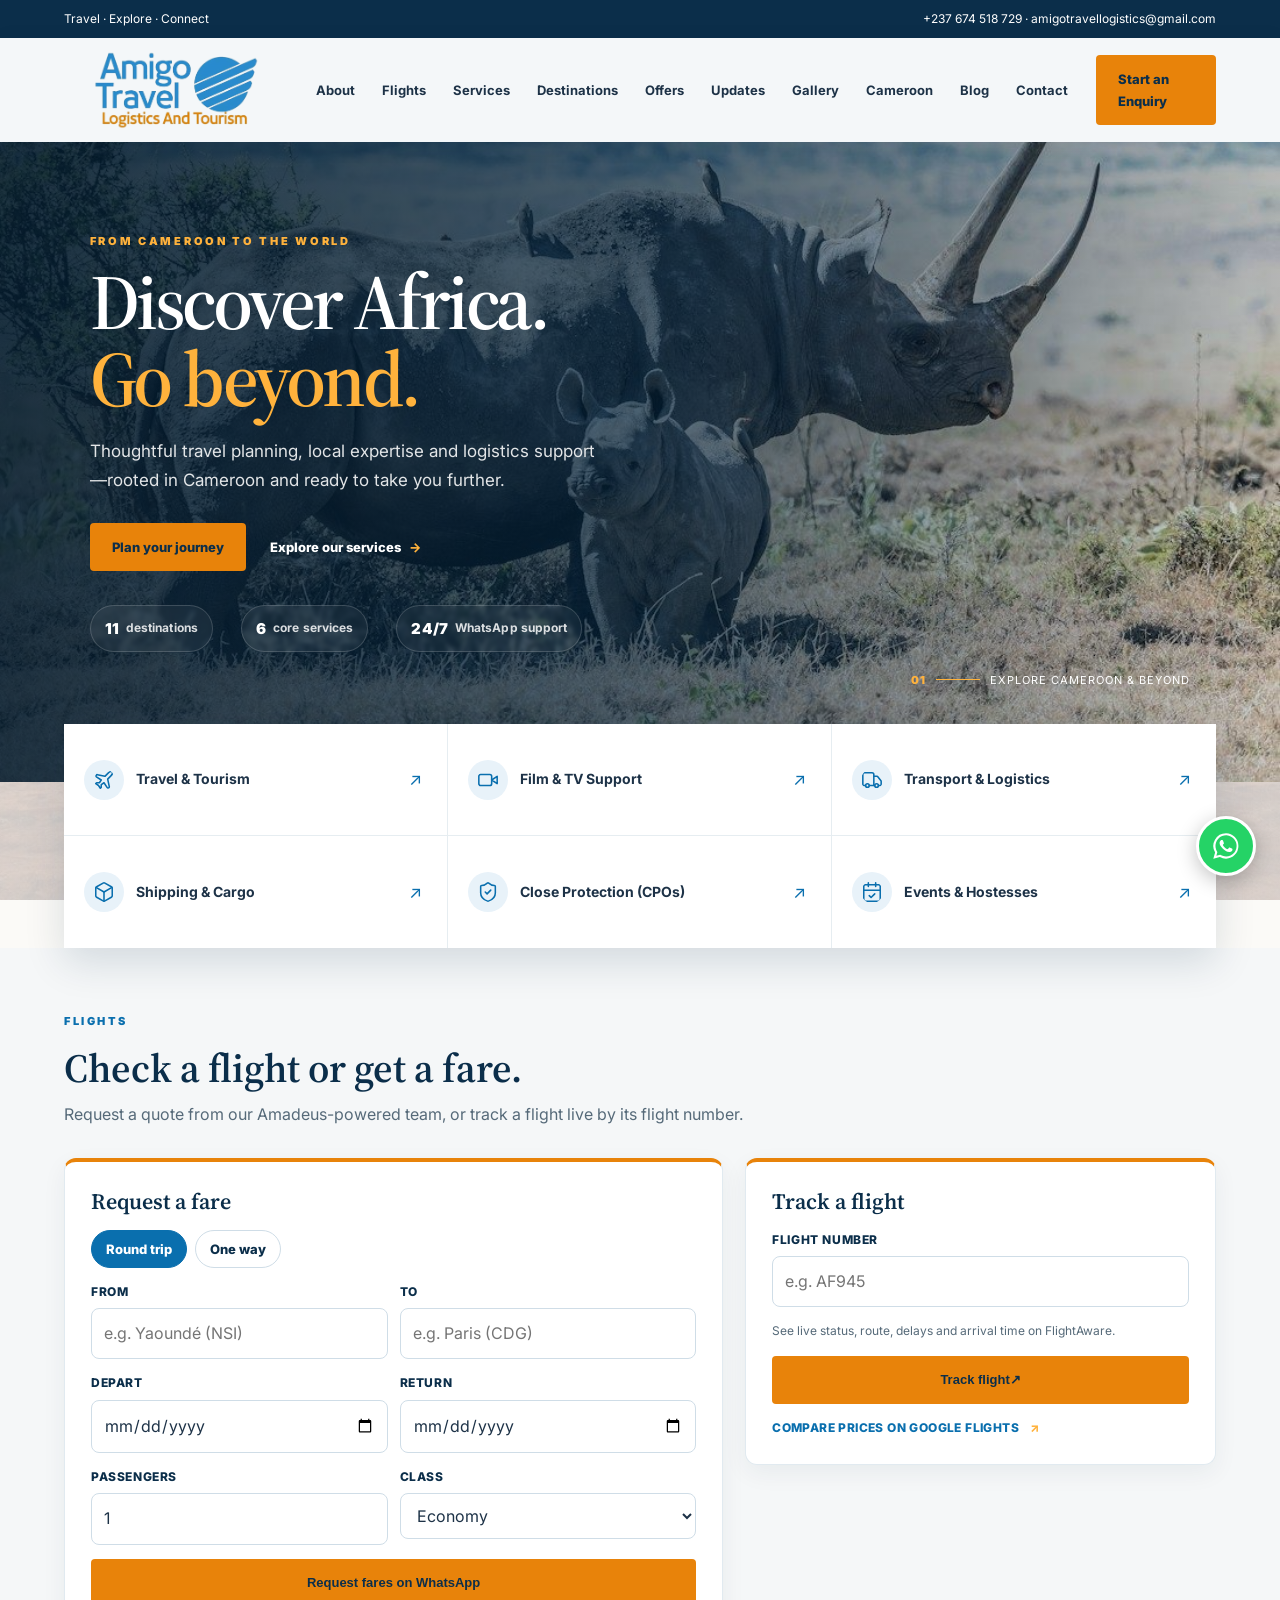
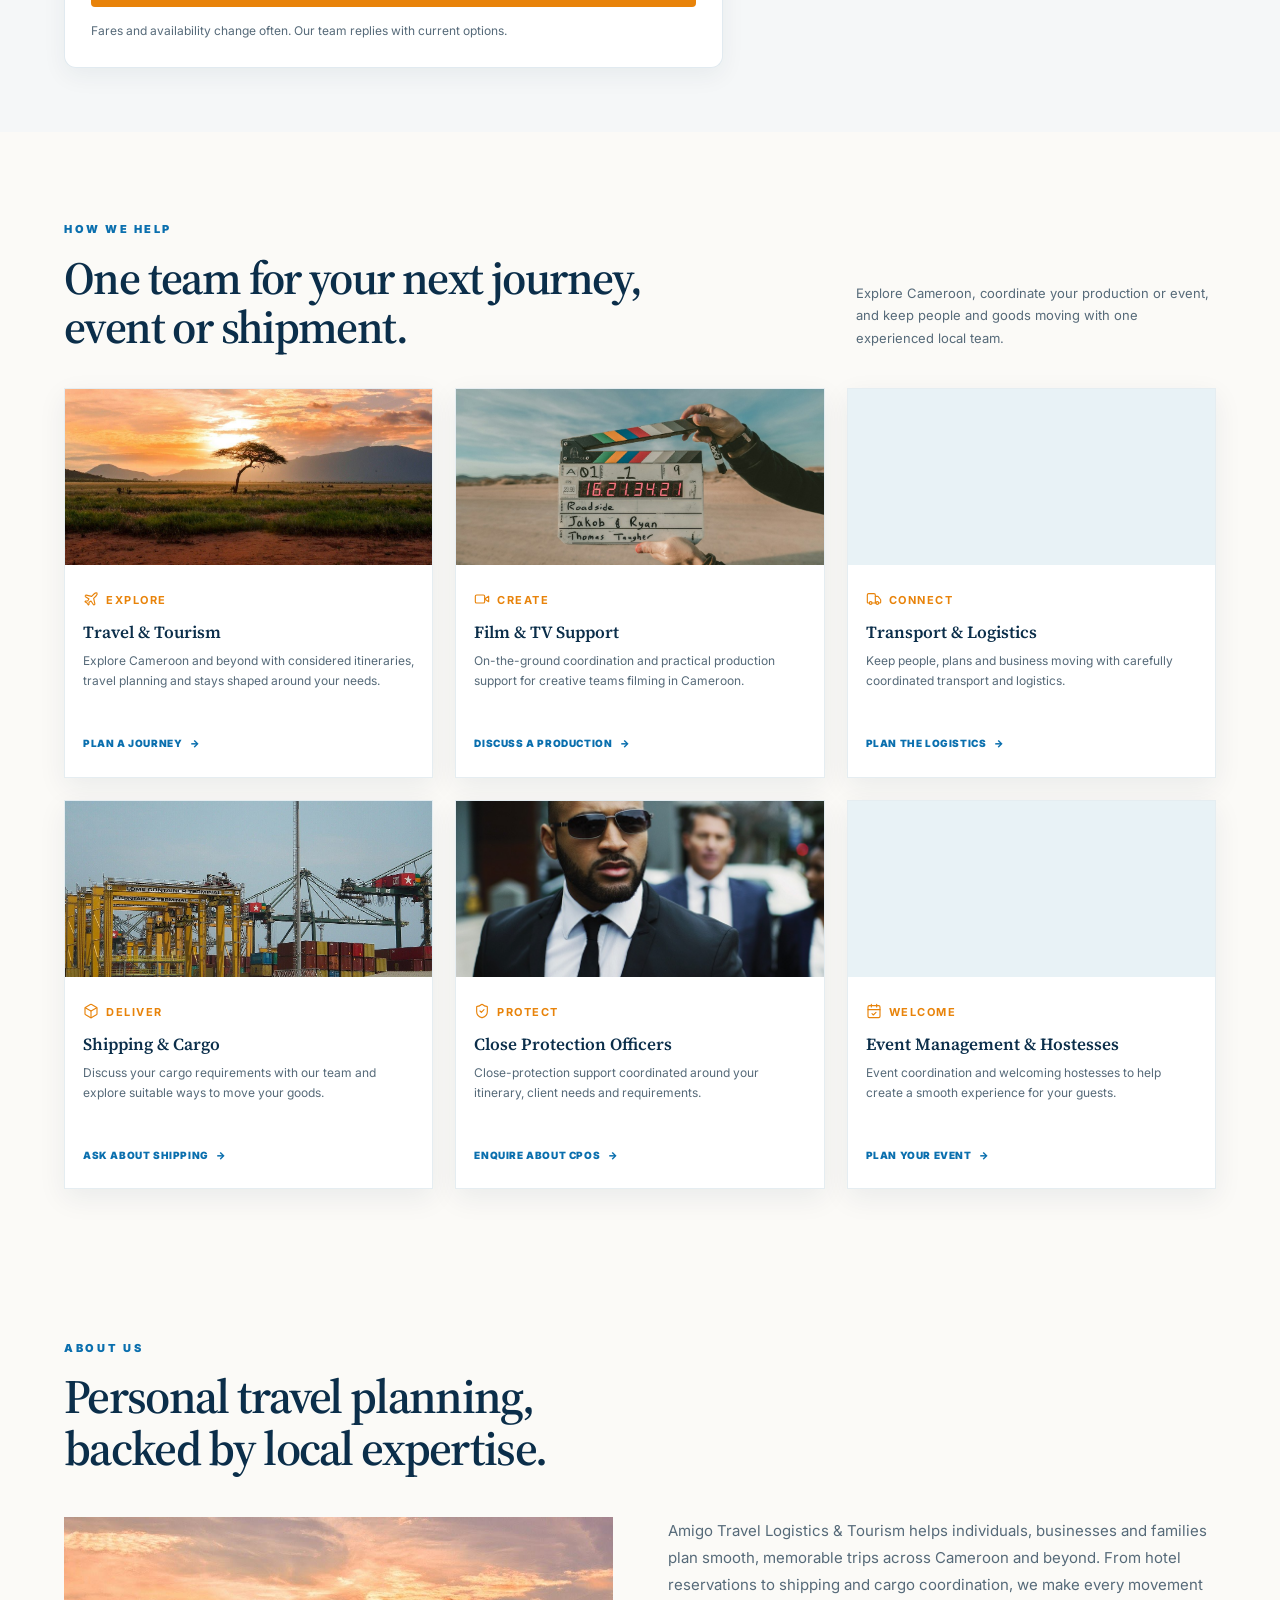
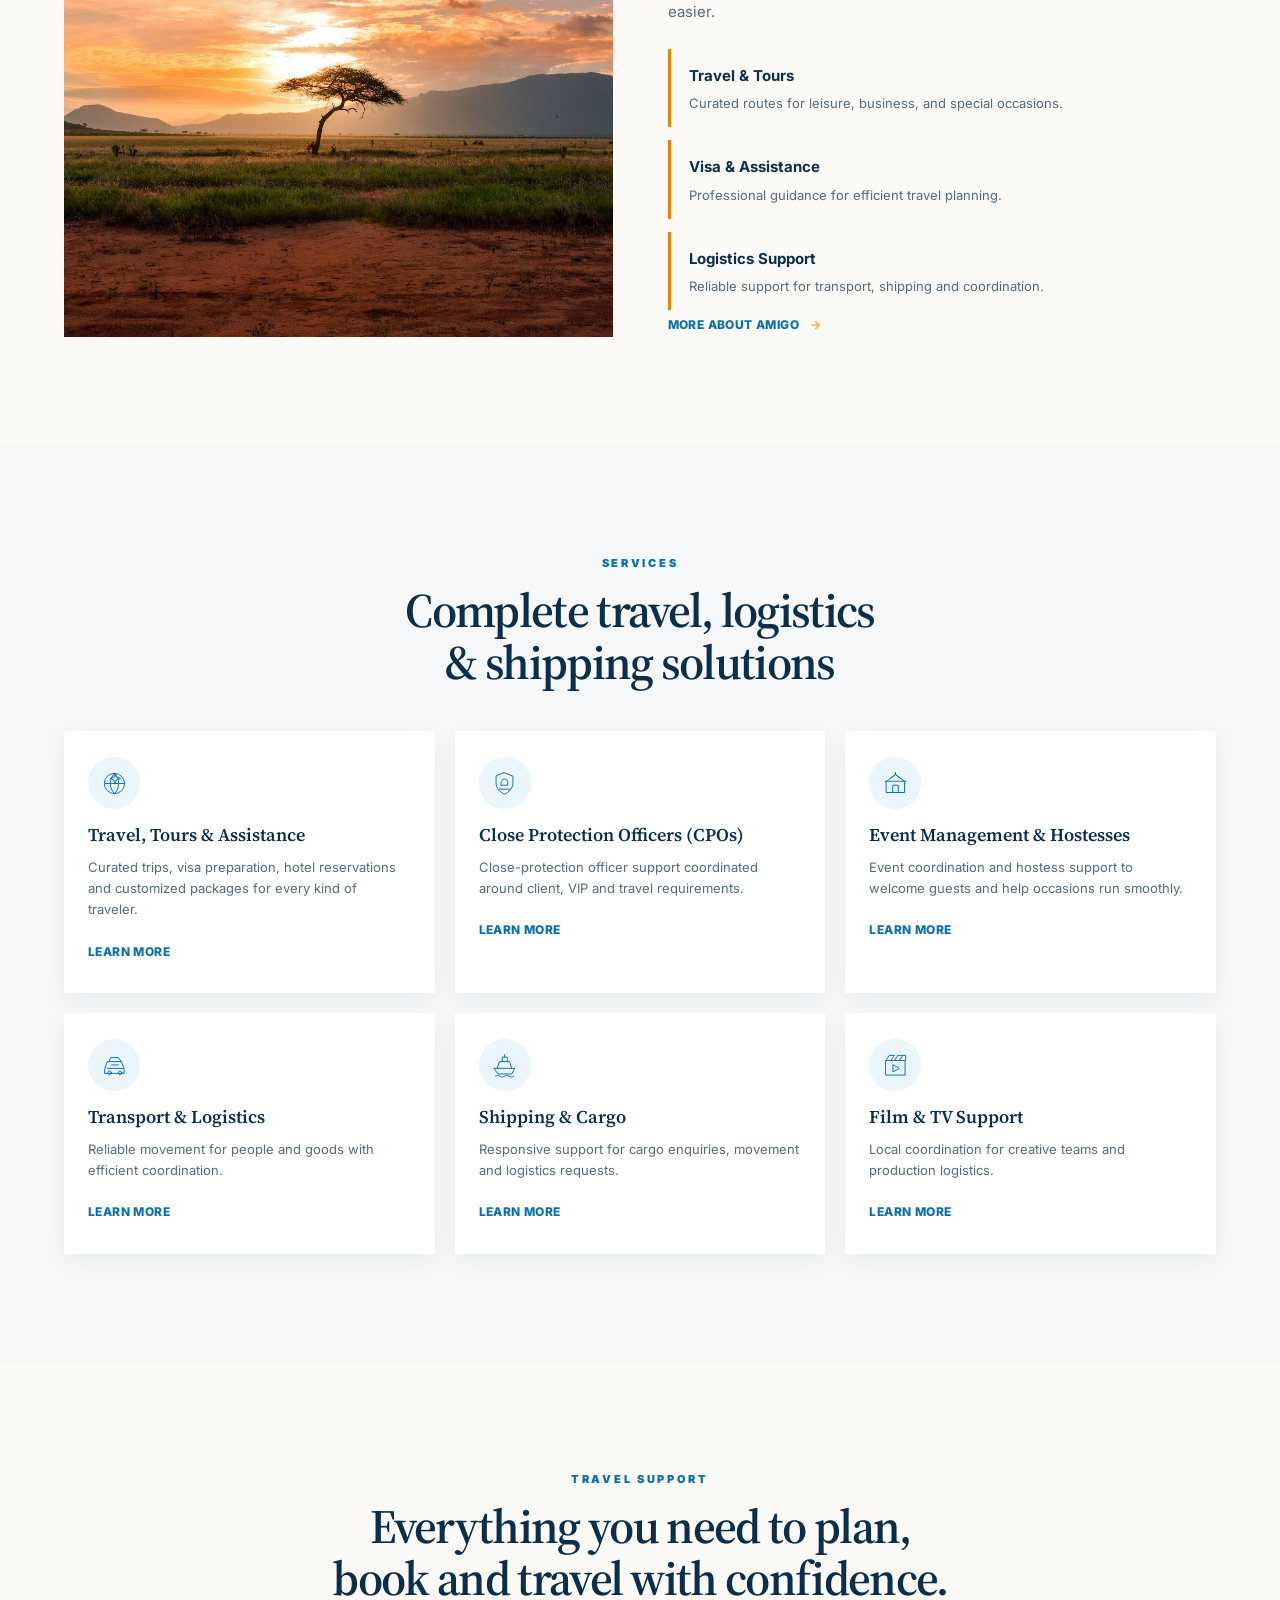
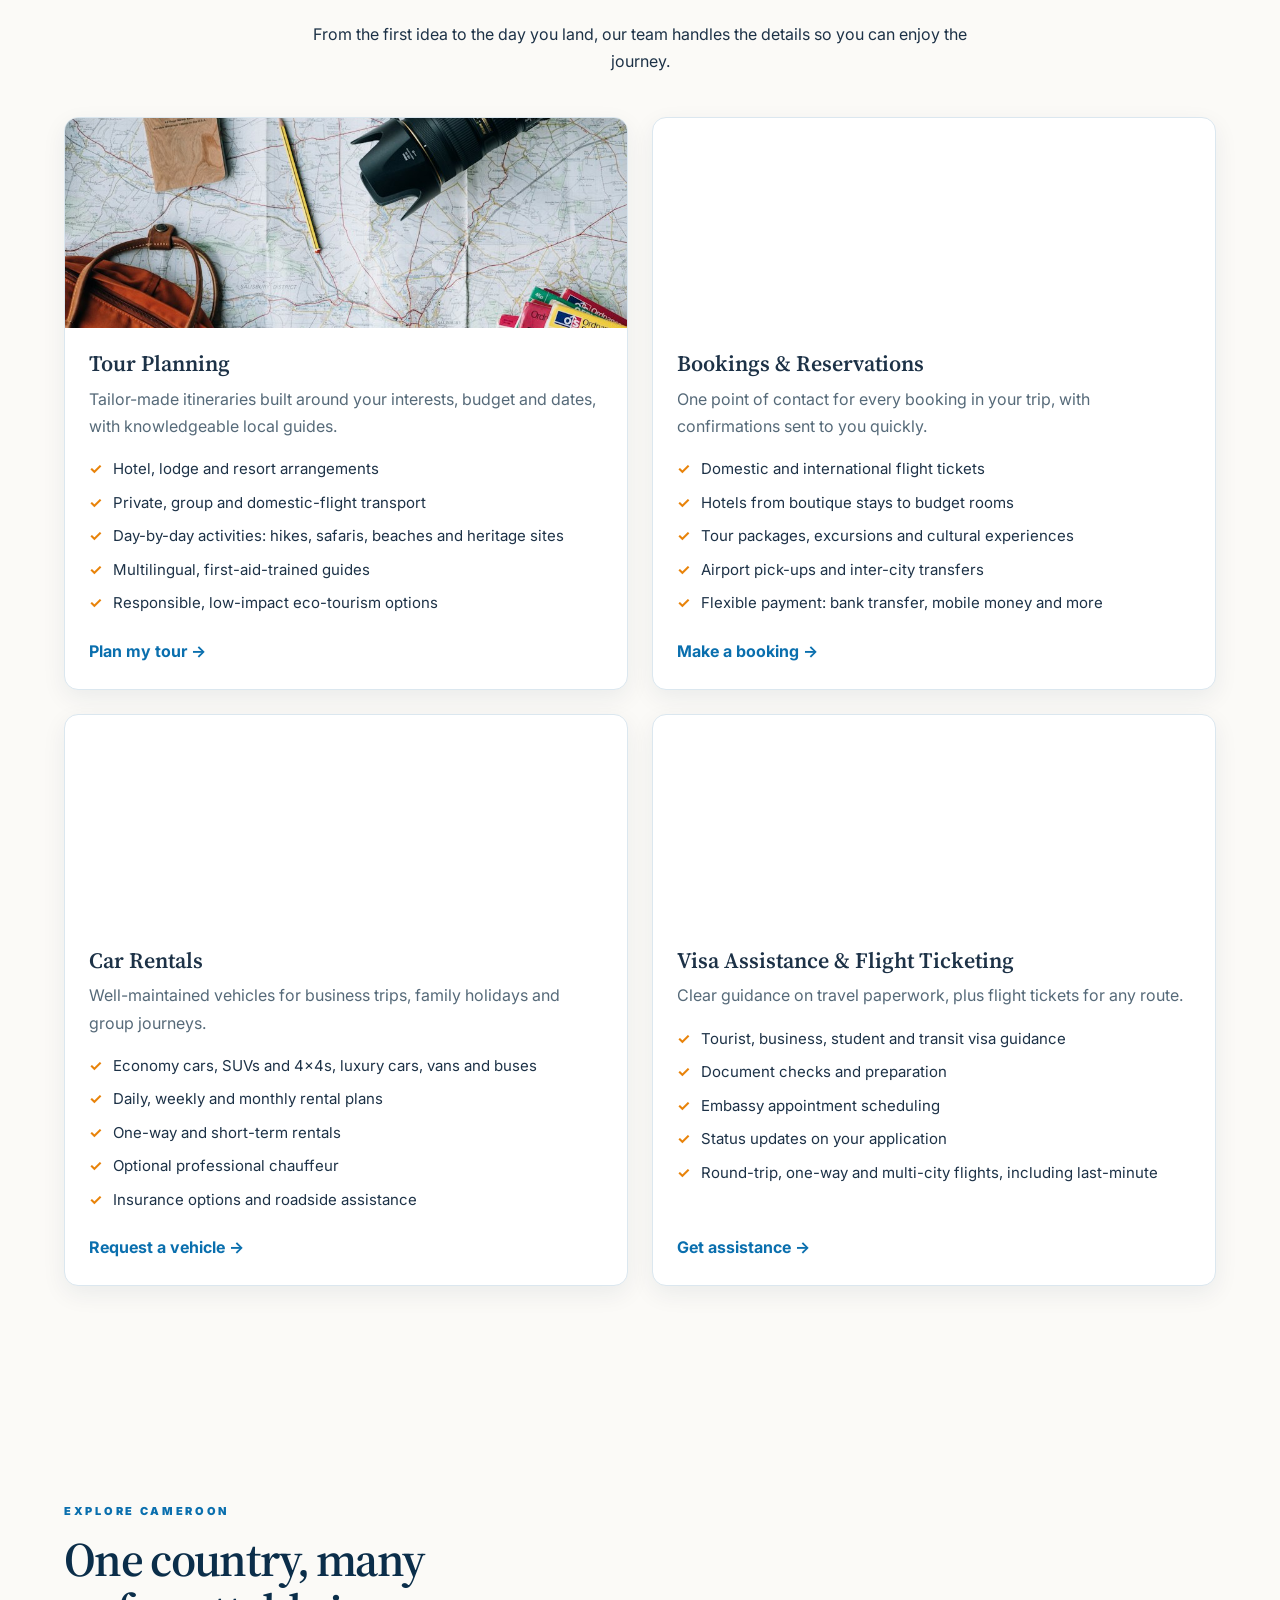
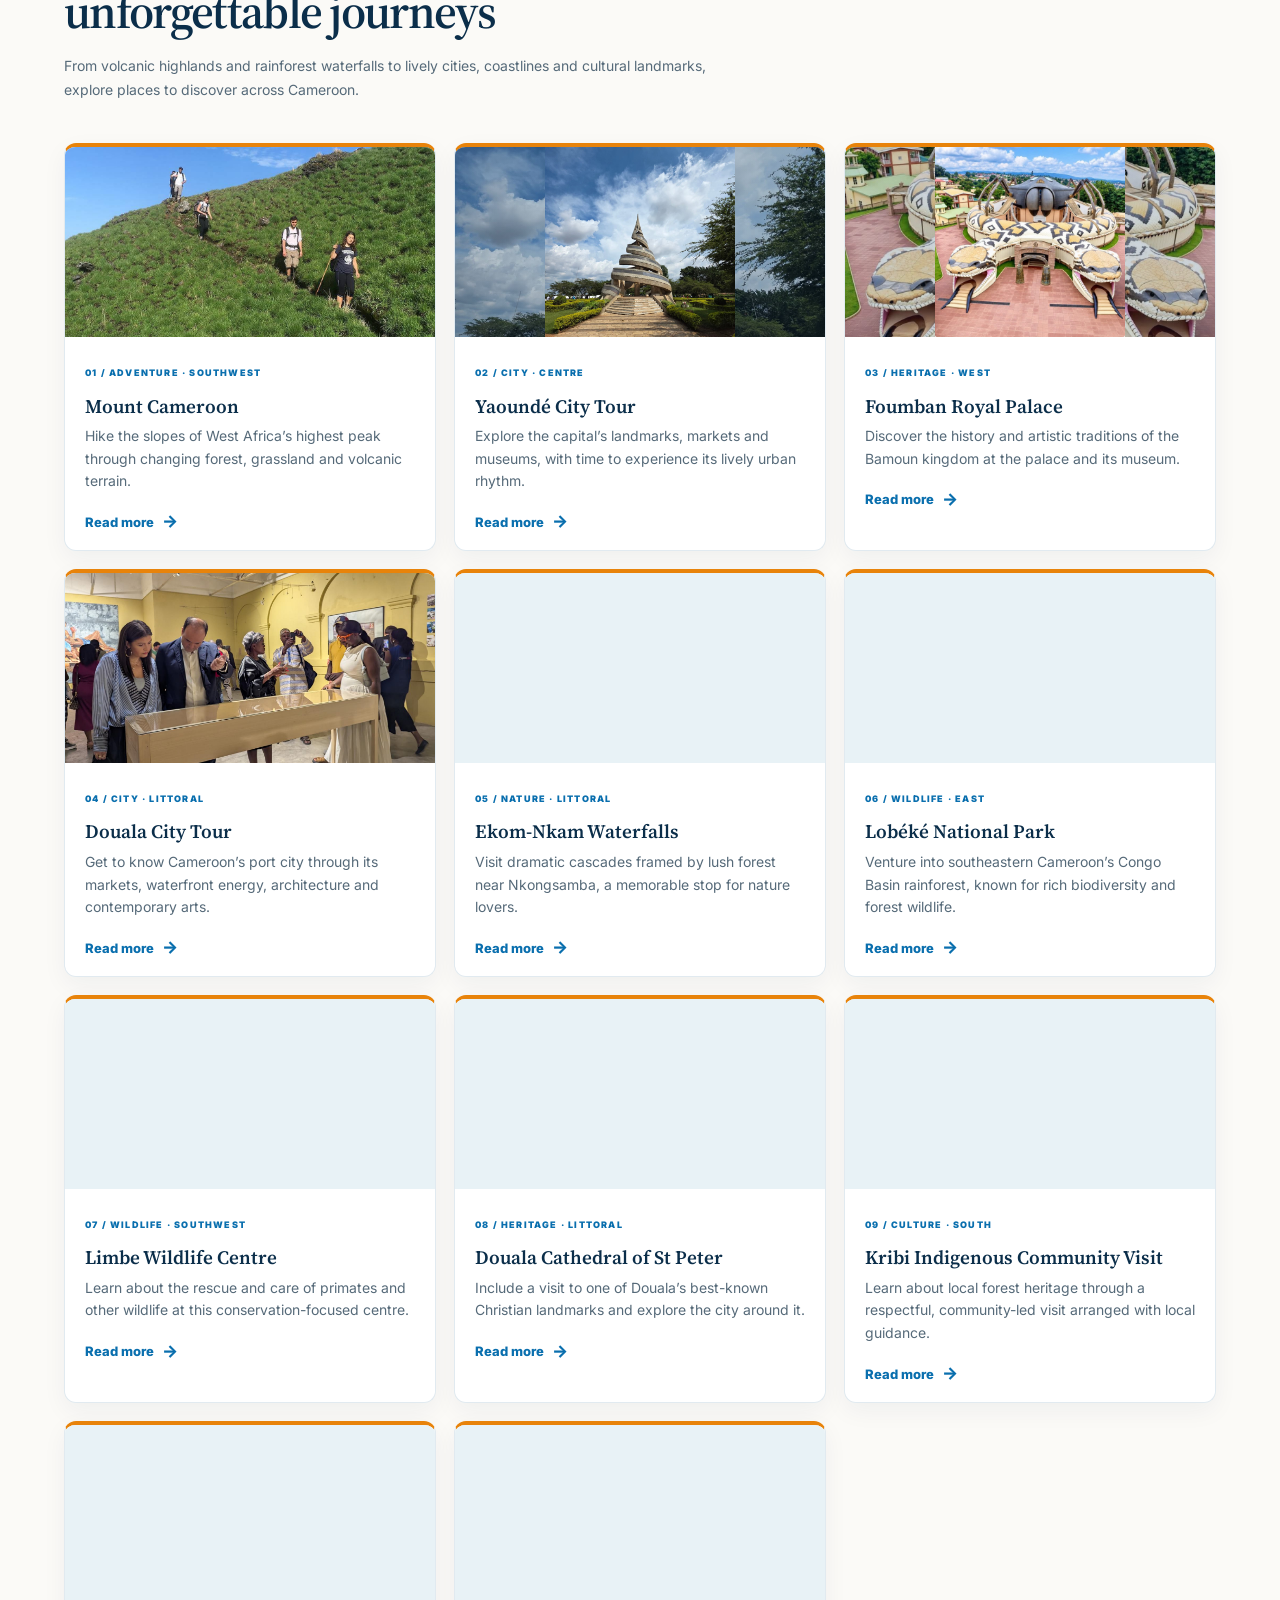
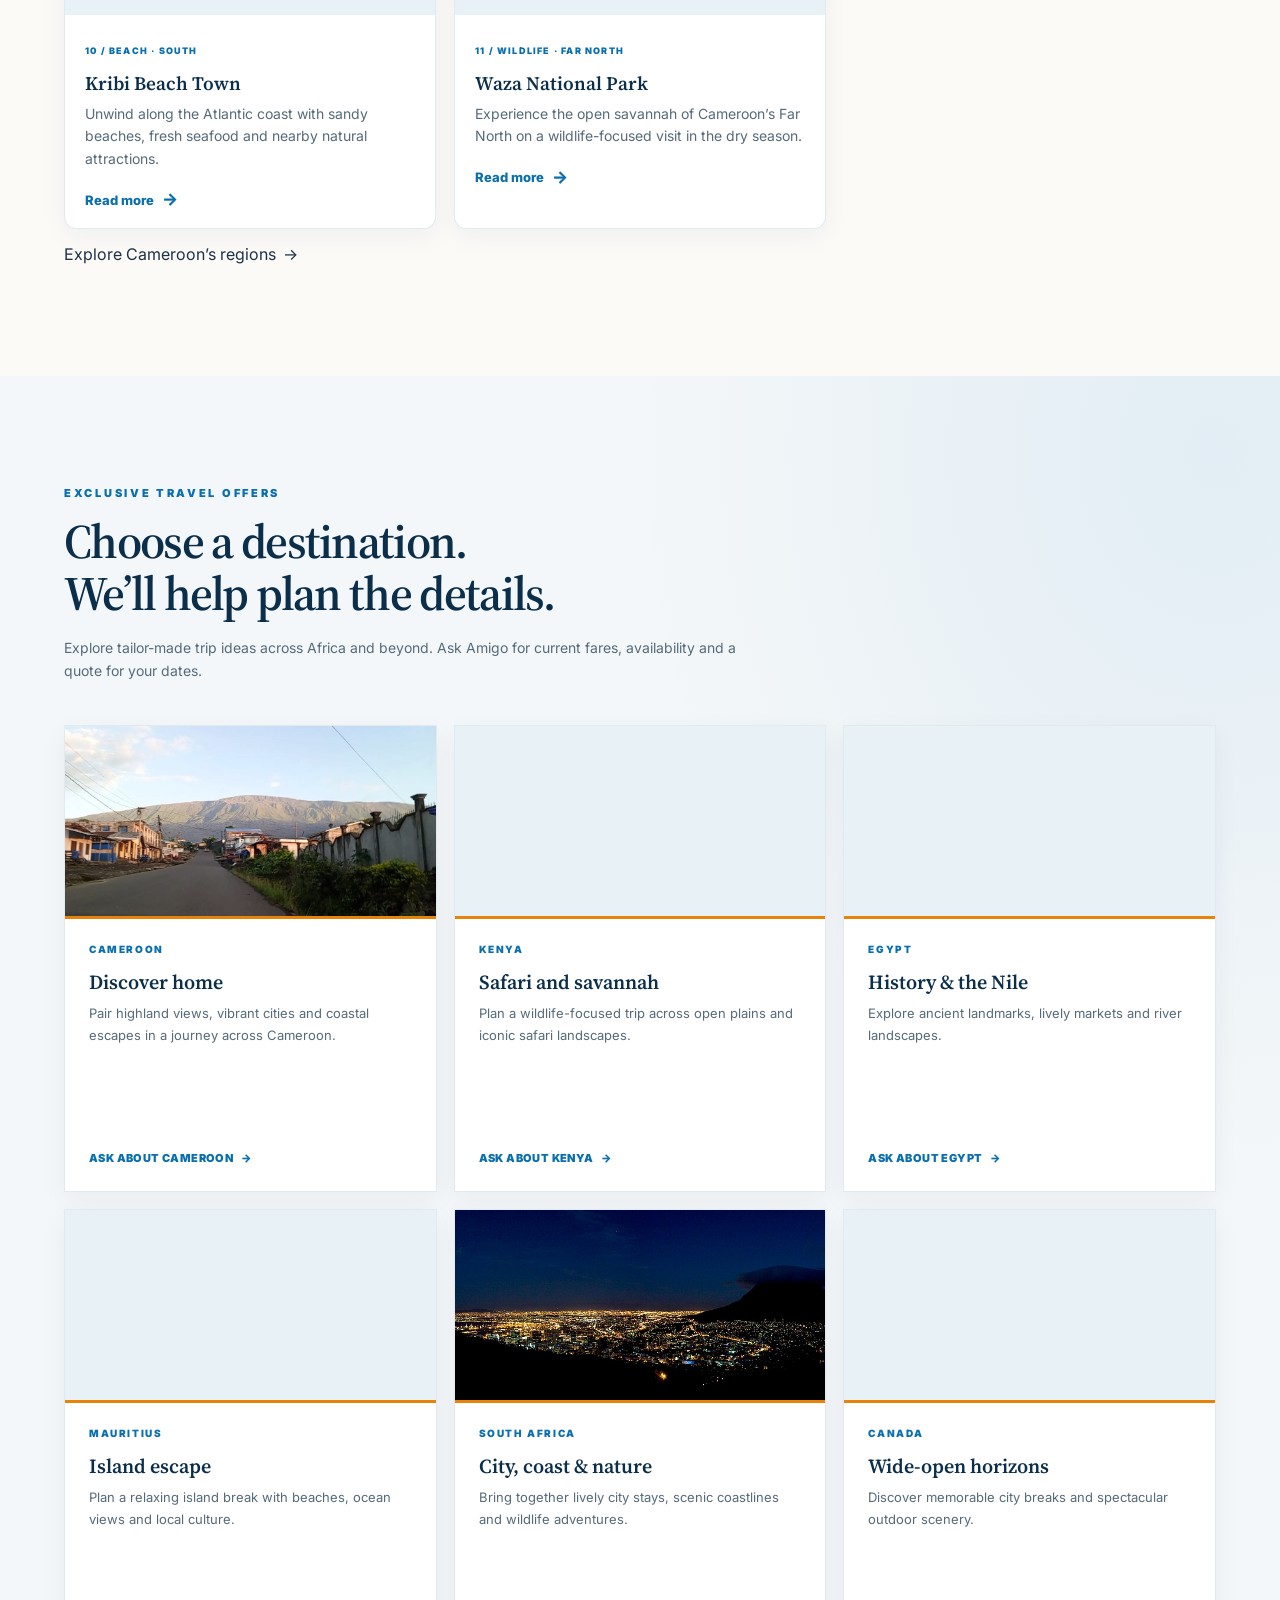
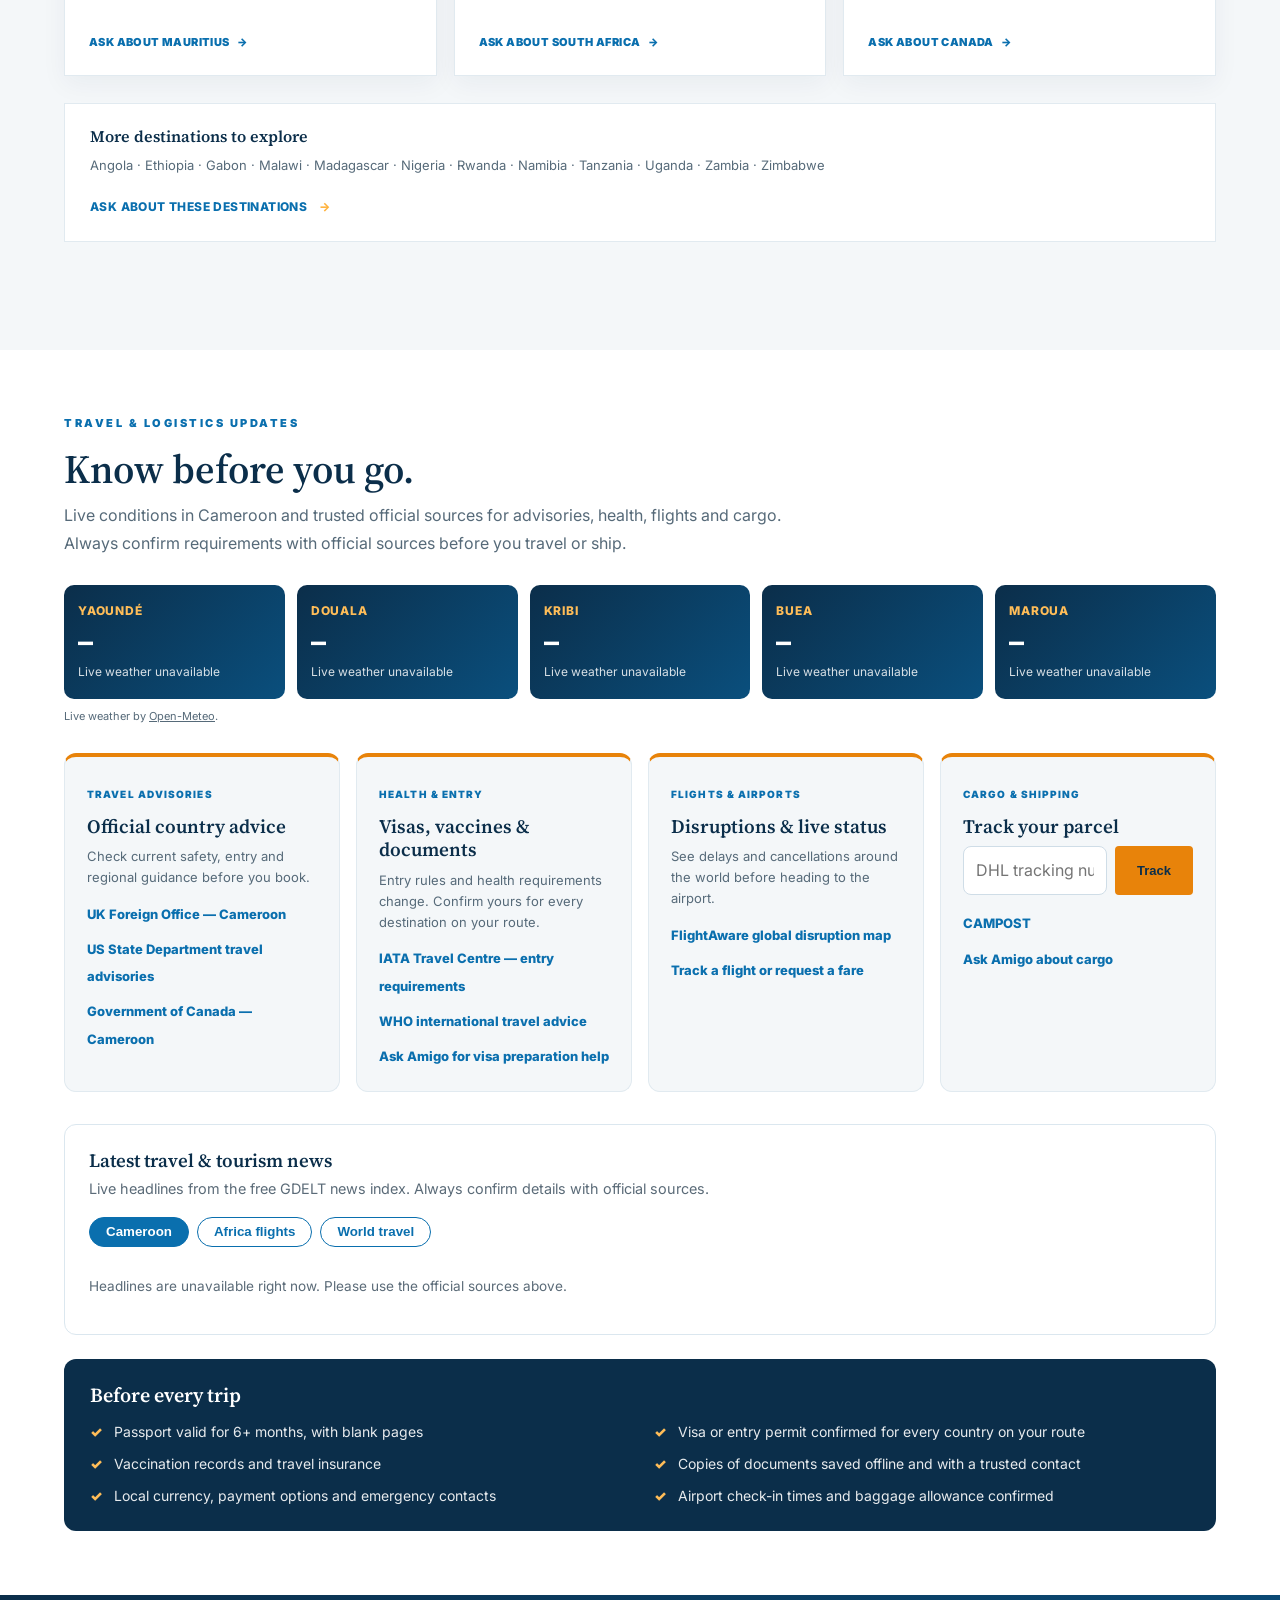
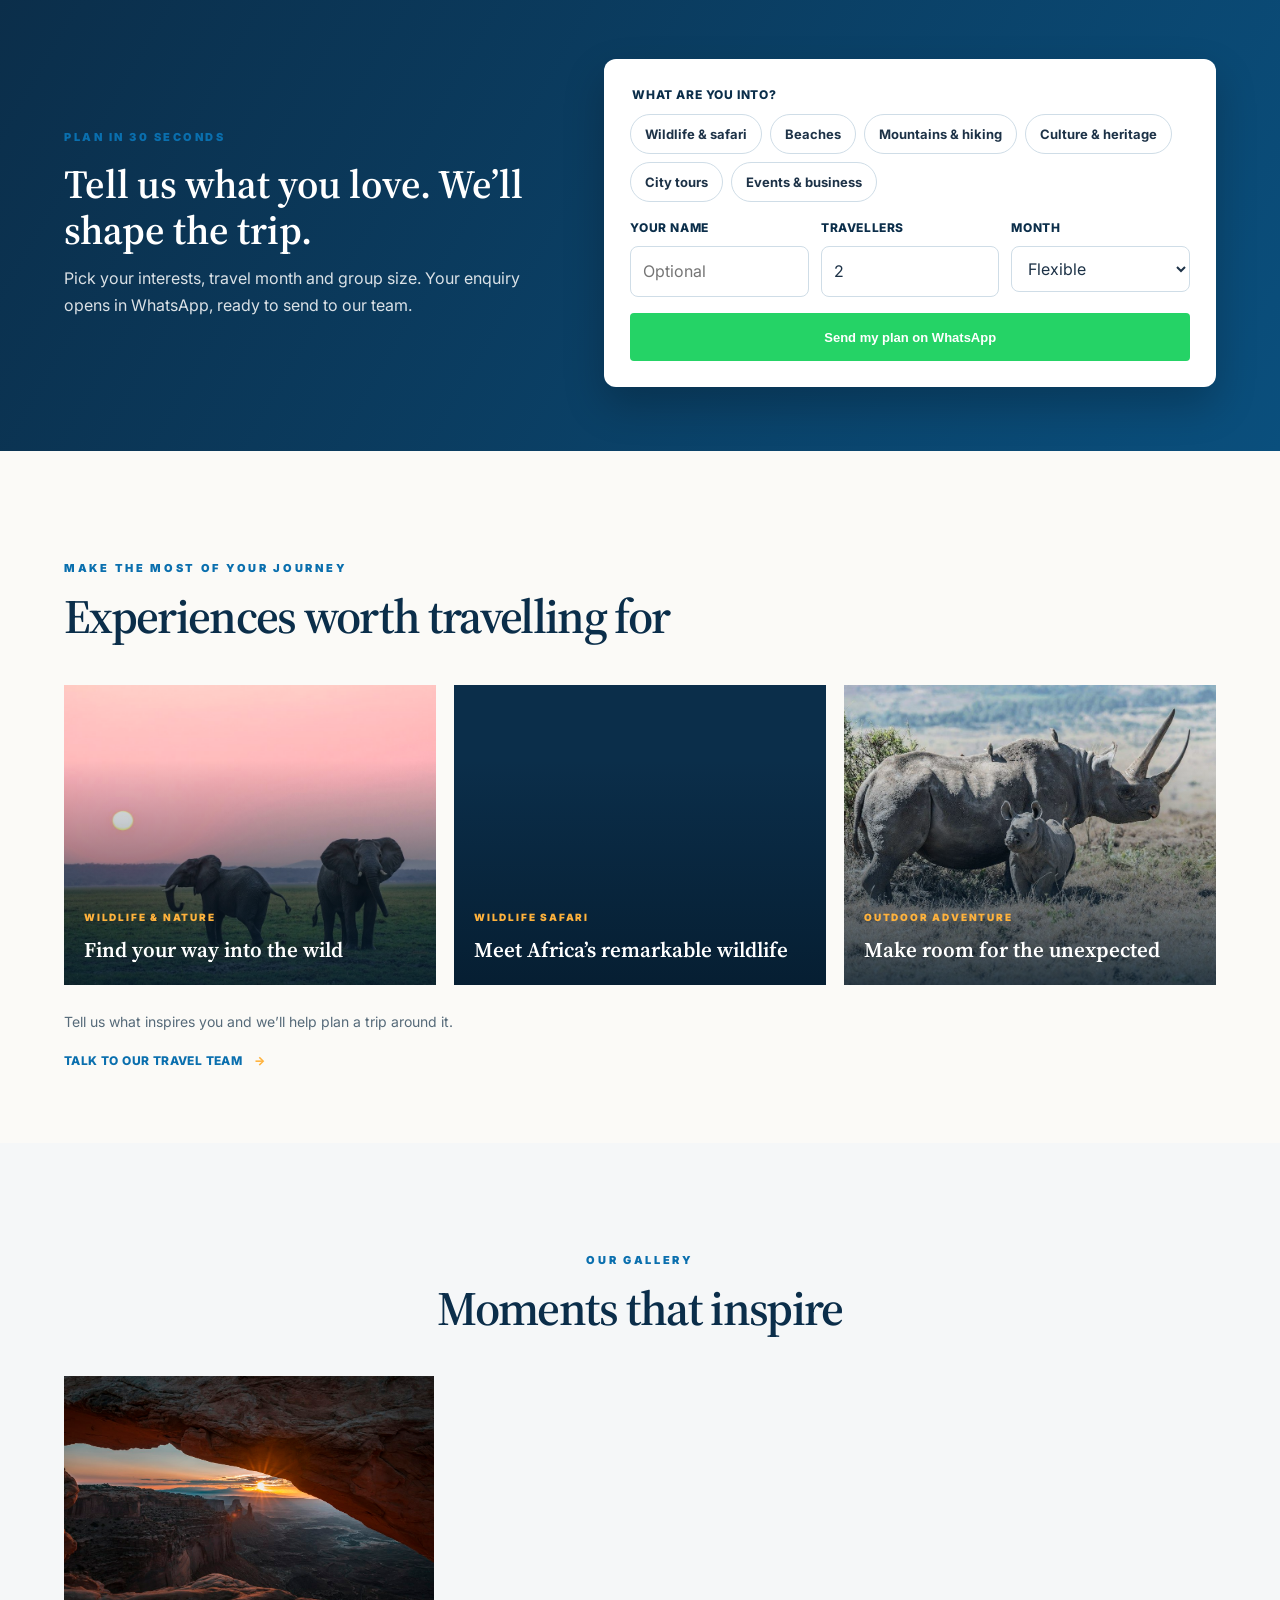
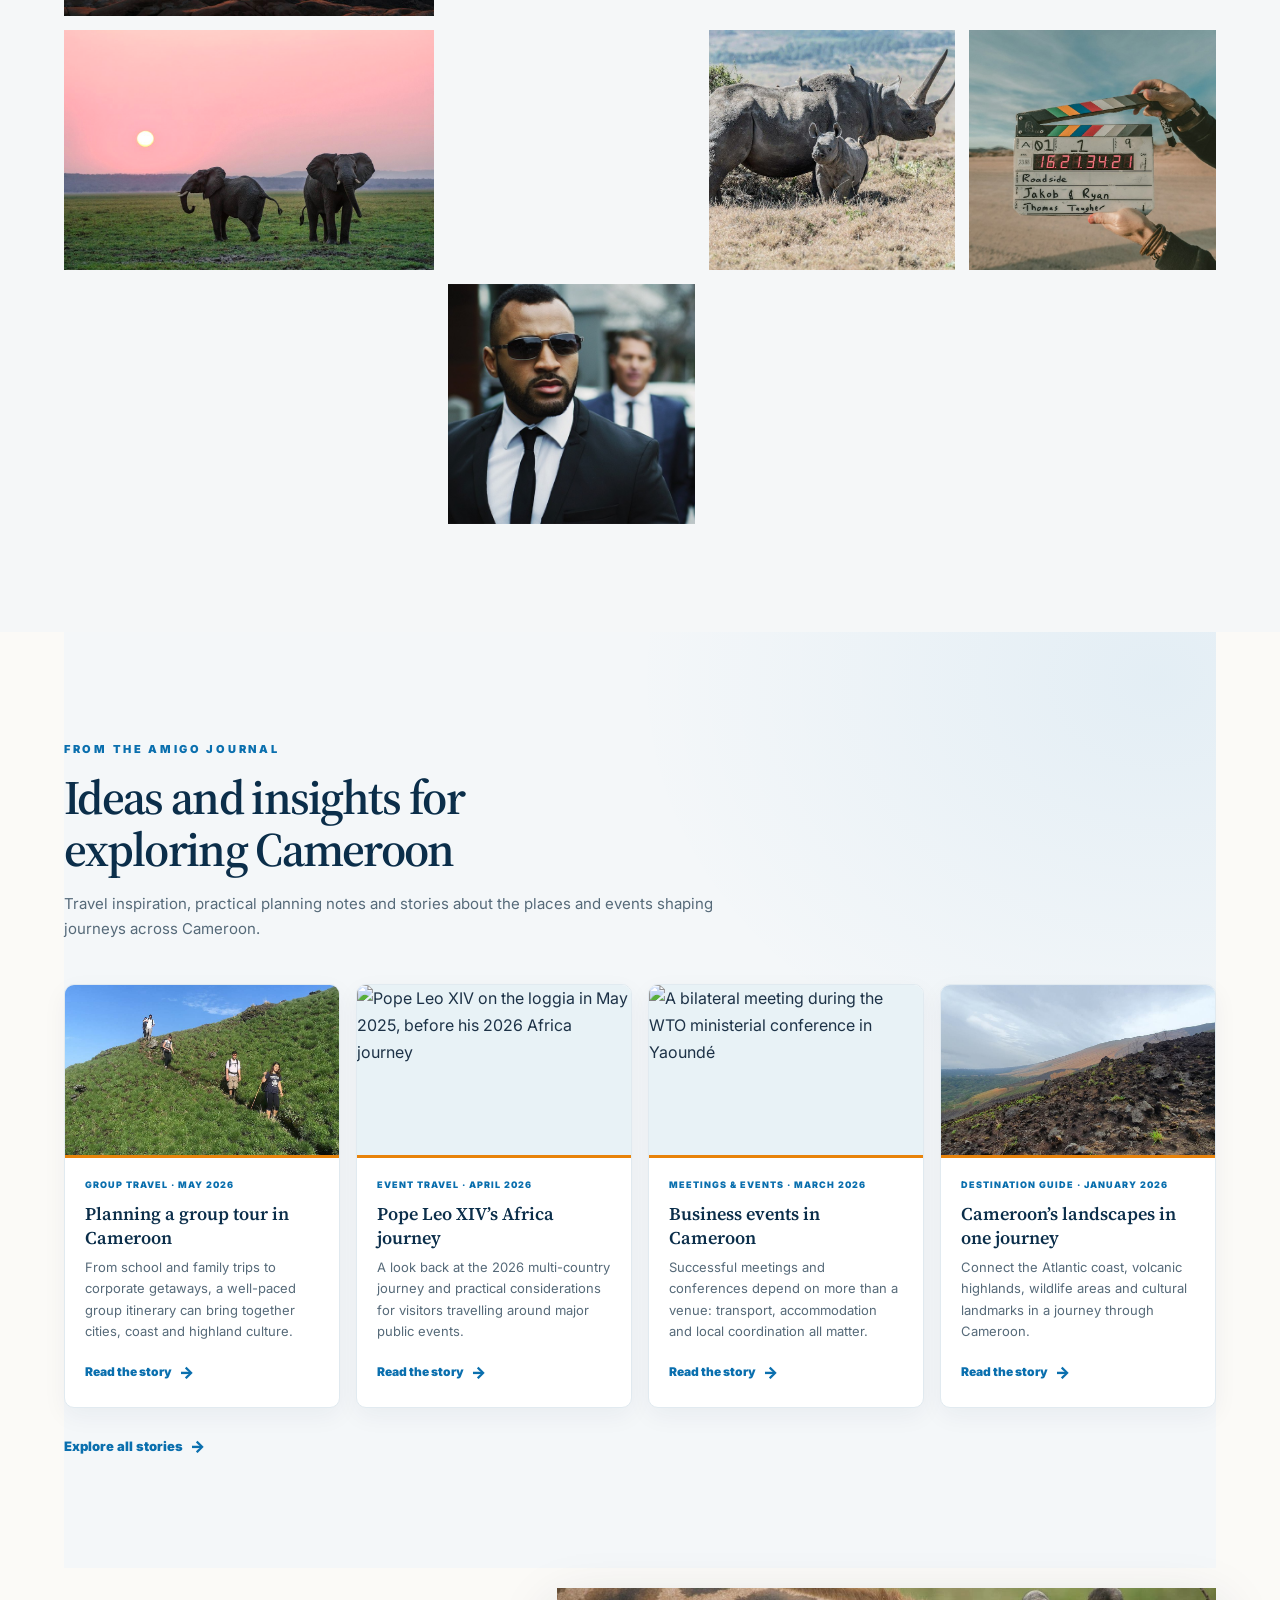
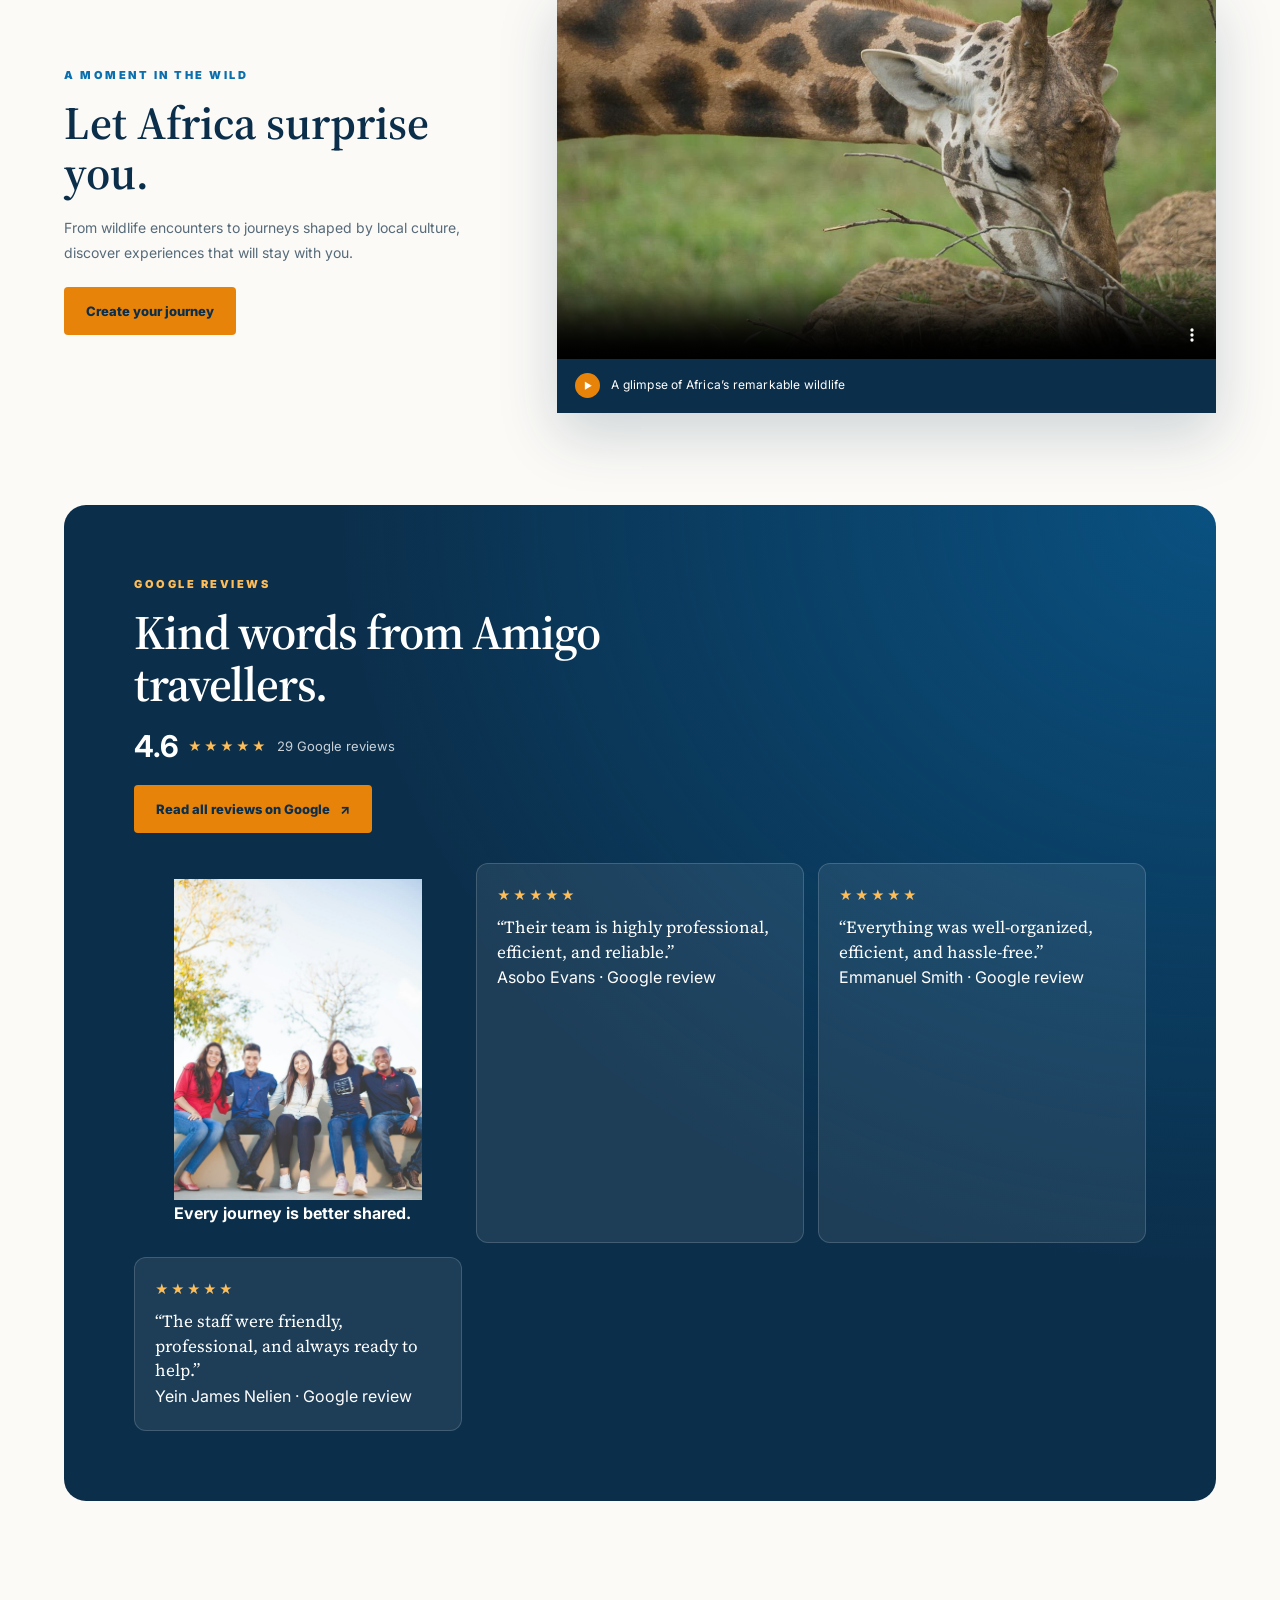
==== commit 73ca518d: "Use amigotravellogistics.org domain" ====
--- a/index.html
+++ b/index.html
@@ -1,4 +1,4 @@
-﻿<!doctype html>
+<!doctype html>
 <html lang="en">
 <head>
   <meta charset="utf-8">
@@ -12,14 +12,14 @@
   <meta property="og:title" content="Amigo Travel | Tours, Logistics & Services in Cameroon">
   <meta property="og:description" content="Plan Cameroon tours, hotel stays and transport with Amigo Travel in Yaoundé. Ask about logistics, cargo, film production, close protection and events.">
   <meta property="og:type" content="website">
-  <meta property="og:url" content="https://www.amigotravellogistics.com/">
-  <meta property="og:image" content="https://www.amigotravellogistics.com/images/africa-wildlife.jpg">
+  <meta property="og:url" content="https://www.amigotravellogistics.org/">
+  <meta property="og:image" content="https://www.amigotravellogistics.org/images/africa-wildlife.jpg">
   <meta property="og:image:alt" content="Wildlife in an African landscape featured by Amigo Travel">
   <meta name="twitter:card" content="summary_large_image">
   <meta name="twitter:title" content="Amigo Travel | Tours, Logistics & Services in Cameroon">
   <meta name="twitter:description" content="Plan Cameroon tours, hotel stays and transport with Amigo Travel in Yaoundé. Ask about logistics, cargo, film production, close protection and events.">
-  <meta name="twitter:image" content="https://www.amigotravellogistics.com/images/africa-wildlife.jpg">
-  <link rel="canonical" href="https://www.amigotravellogistics.com/">
+  <meta name="twitter:image" content="https://www.amigotravellogistics.org/images/africa-wildlife.jpg">
+  <link rel="canonical" href="https://www.amigotravellogistics.org/">
   <link rel="preconnect" href="https://fonts.googleapis.com">
   <link rel="preconnect" href="https://fonts.gstatic.com" crossorigin>
   <link rel="stylesheet" href="https://fonts.googleapis.com/css2?family=Inter:wght@400;500;600;700&family=Source+Serif+4:opsz,wght@8..60,500;8..60,600&display=swap">
@@ -29,11 +29,11 @@
   {
     "@context": "https://schema.org",
     "@type": "TravelAgency",
-    "@id": "https://www.amigotravellogistics.com/#business",
+    "@id": "https://www.amigotravellogistics.org/#business",
     "name": "Amigo Travel Logistics & Tourism",
-    "url": "https://www.amigotravellogistics.com/",
-    "image": "https://www.amigotravellogistics.com/images/amigo-logo-header.png",
-    "logo": "https://www.amigotravellogistics.com/images/amigo-logo-header.png",
+    "url": "https://www.amigotravellogistics.org/",
+    "image": "https://www.amigotravellogistics.org/images/amigo-logo-header.png",
+    "logo": "https://www.amigotravellogistics.org/images/amigo-logo-header.png",
     "telephone": "+237674518729",
     "email": "amigotravellogistics@gmail.com",
     "areaServed": {
@@ -68,7 +68,7 @@
             "name": "Travel, tours and assistance in Cameroon",
             "serviceType": "Travel planning, tours, visa preparation assistance and hotel reservations",
             "areaServed": "Cameroon",
-            "provider": {"@id": "https://www.amigotravellogistics.com/#business"}
+            "provider": {"@id": "https://www.amigotravellogistics.org/#business"}
           }
         },
         {
@@ -78,7 +78,7 @@
             "name": "Transport and logistics in Cameroon",
             "serviceType": "Transport coordination and logistics support",
             "areaServed": "Cameroon",
-            "provider": {"@id": "https://www.amigotravellogistics.com/#business"}
+            "provider": {"@id": "https://www.amigotravellogistics.org/#business"}
           }
         },
         {
@@ -88,7 +88,7 @@
             "name": "Shipping and cargo enquiries in Cameroon",
             "serviceType": "Shipping and cargo coordination enquiries",
             "areaServed": "Cameroon",
-            "provider": {"@id": "https://www.amigotravellogistics.com/#business"}
+            "provider": {"@id": "https://www.amigotravellogistics.org/#business"}
           }
         },
         {
@@ -98,7 +98,7 @@
             "name": "Film and TV production support in Cameroon",
             "serviceType": "Local production coordination and logistics",
             "areaServed": "Cameroon",
-            "provider": {"@id": "https://www.amigotravellogistics.com/#business"}
+            "provider": {"@id": "https://www.amigotravellogistics.org/#business"}
           }
         },
         {
@@ -108,7 +108,7 @@
             "name": "Close protection enquiries in Cameroon",
             "serviceType": "Close protection support enquiries",
             "areaServed": "Cameroon",
-            "provider": {"@id": "https://www.amigotravellogistics.com/#business"}
+            "provider": {"@id": "https://www.amigotravellogistics.org/#business"}
           }
         },
         {
@@ -118,7 +118,7 @@
             "name": "Event management and hostess services in Cameroon",
             "serviceType": "Event coordination and hostess support",
             "areaServed": "Cameroon",
-            "provider": {"@id": "https://www.amigotravellogistics.com/#business"}
+            "provider": {"@id": "https://www.amigotravellogistics.org/#business"}
           }
         }
       ]
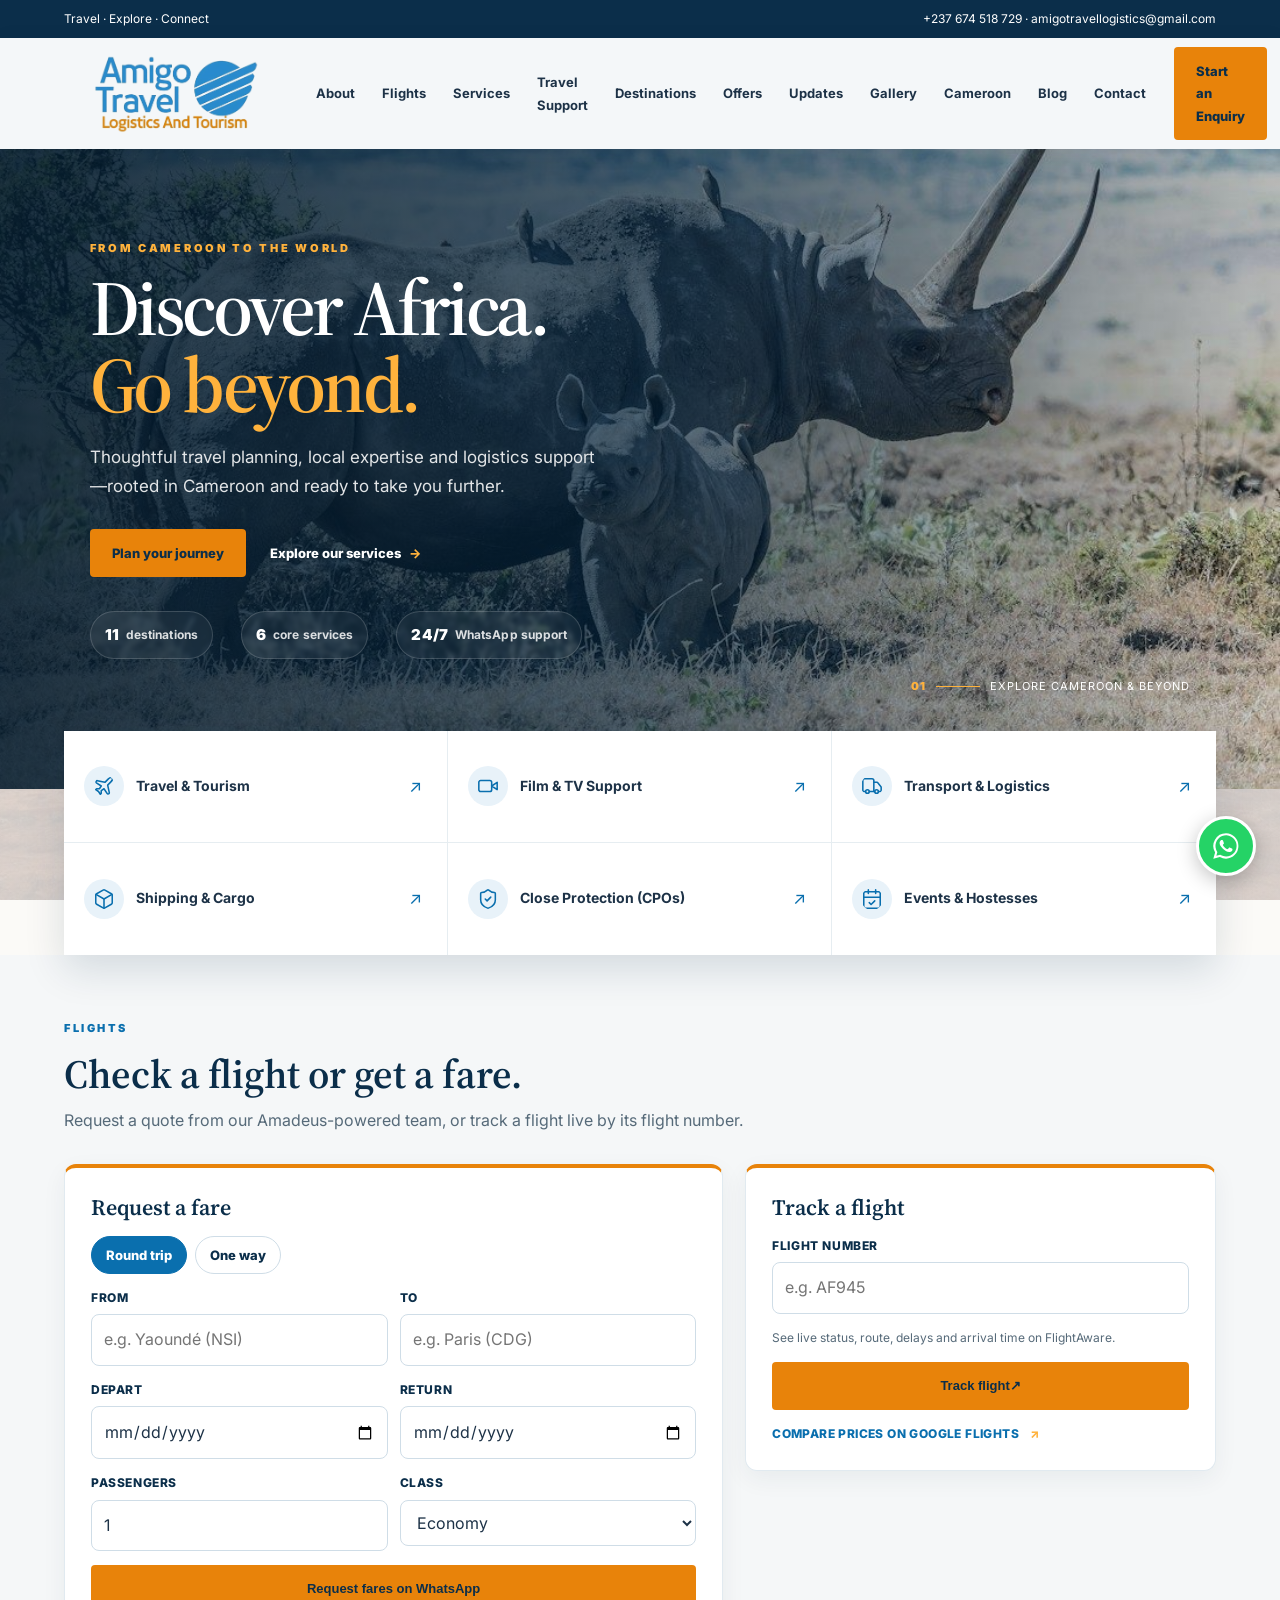
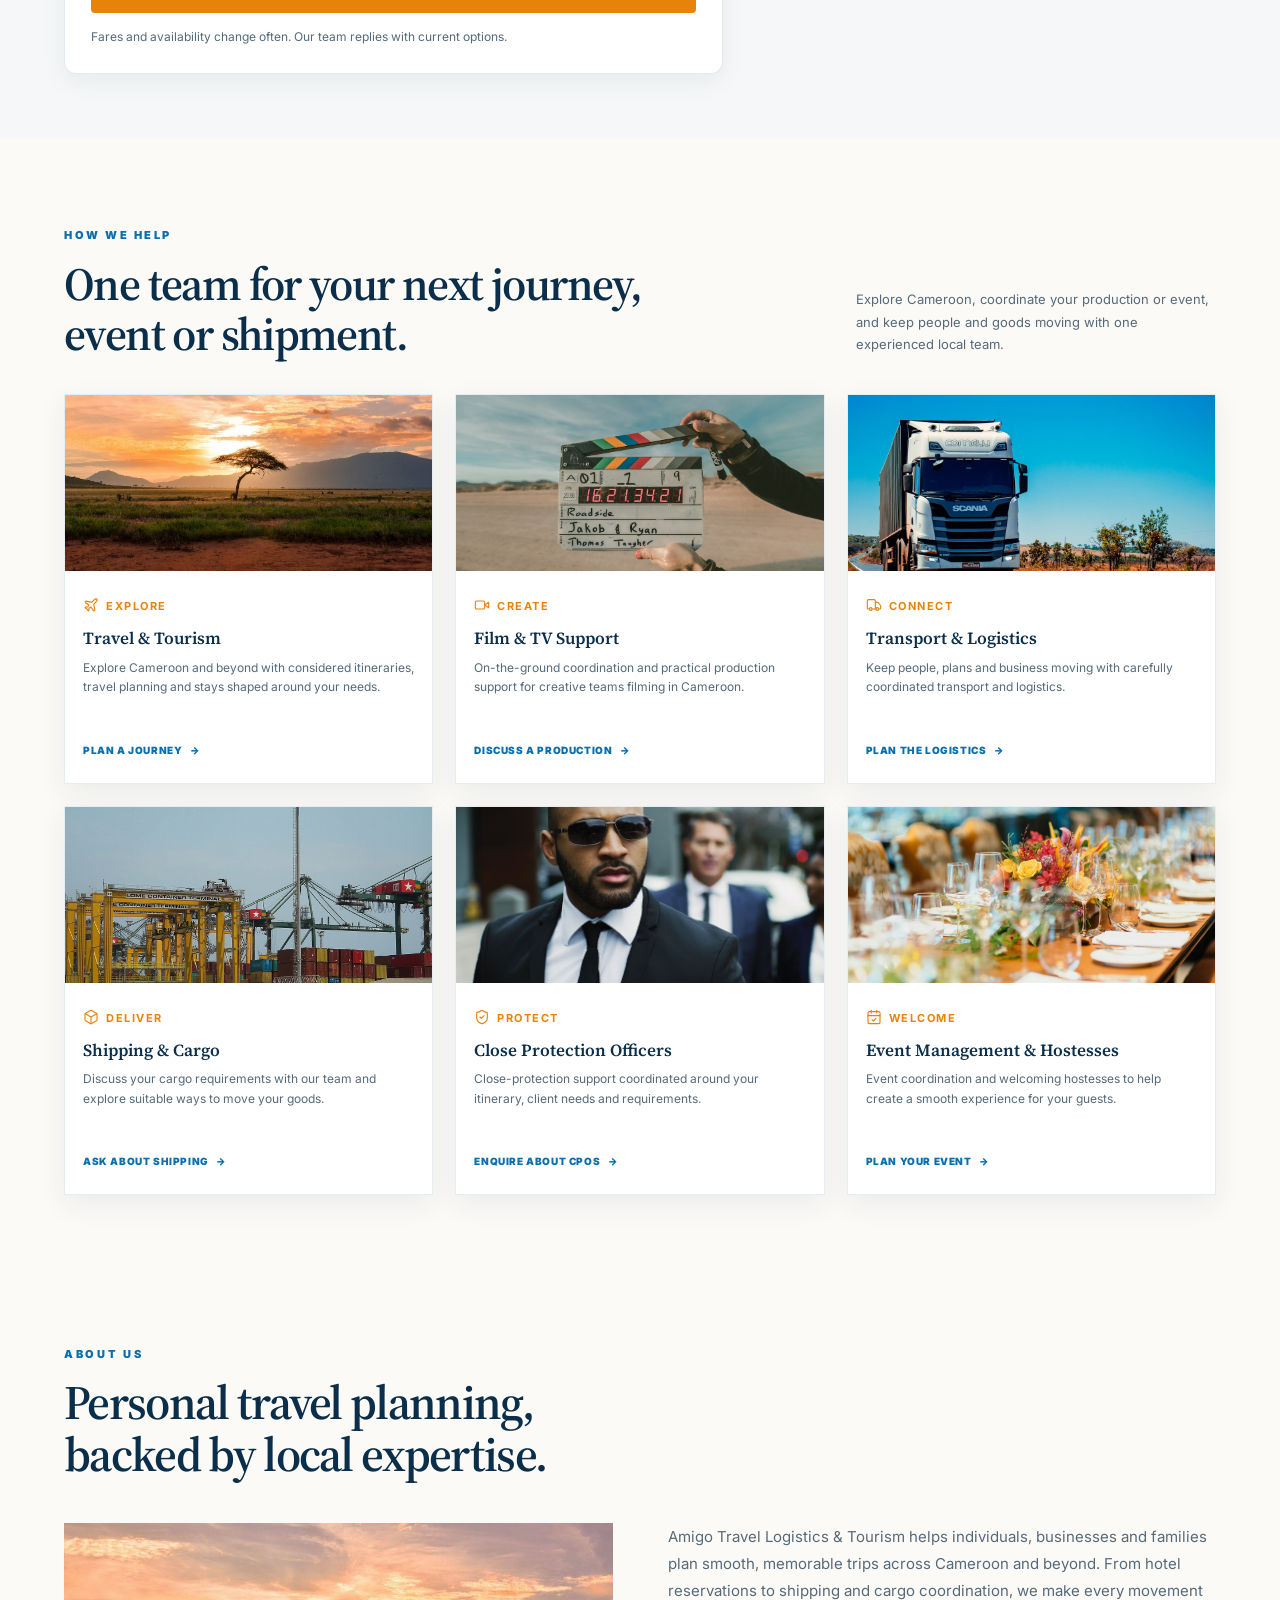
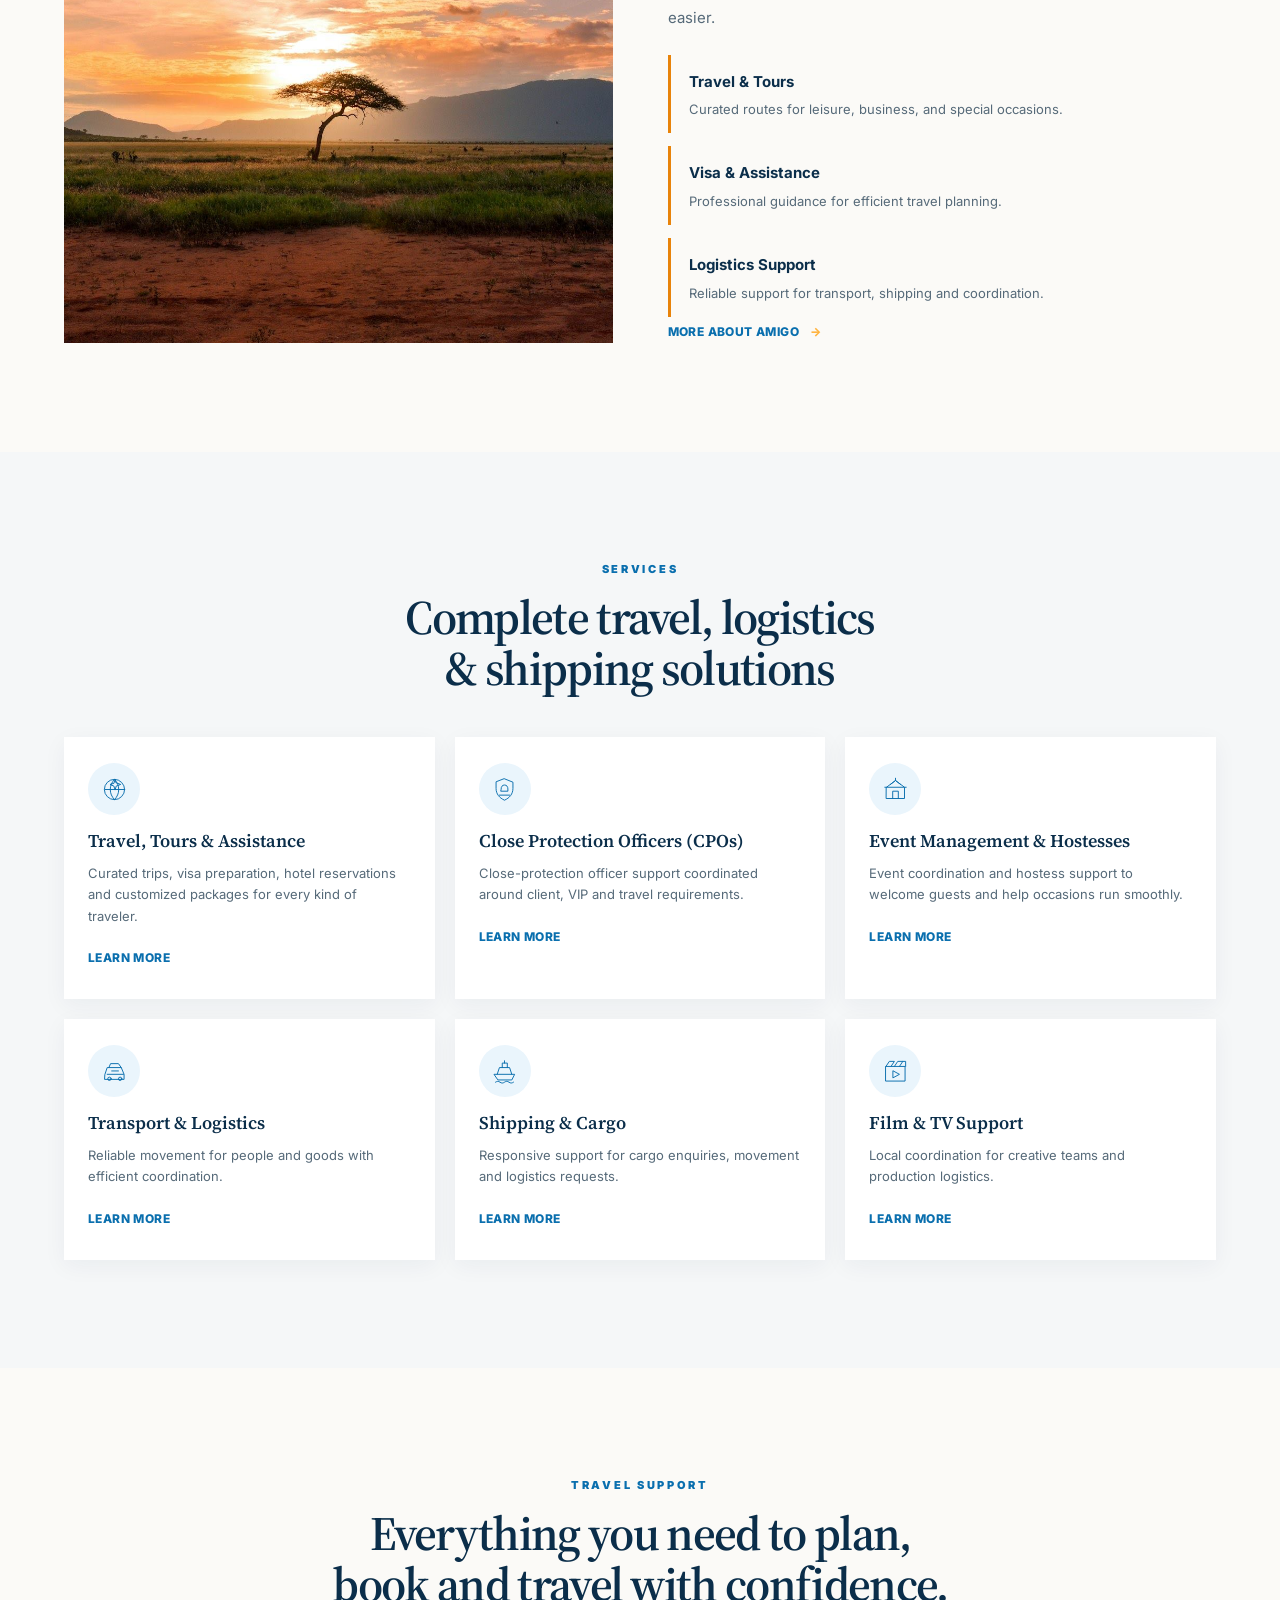
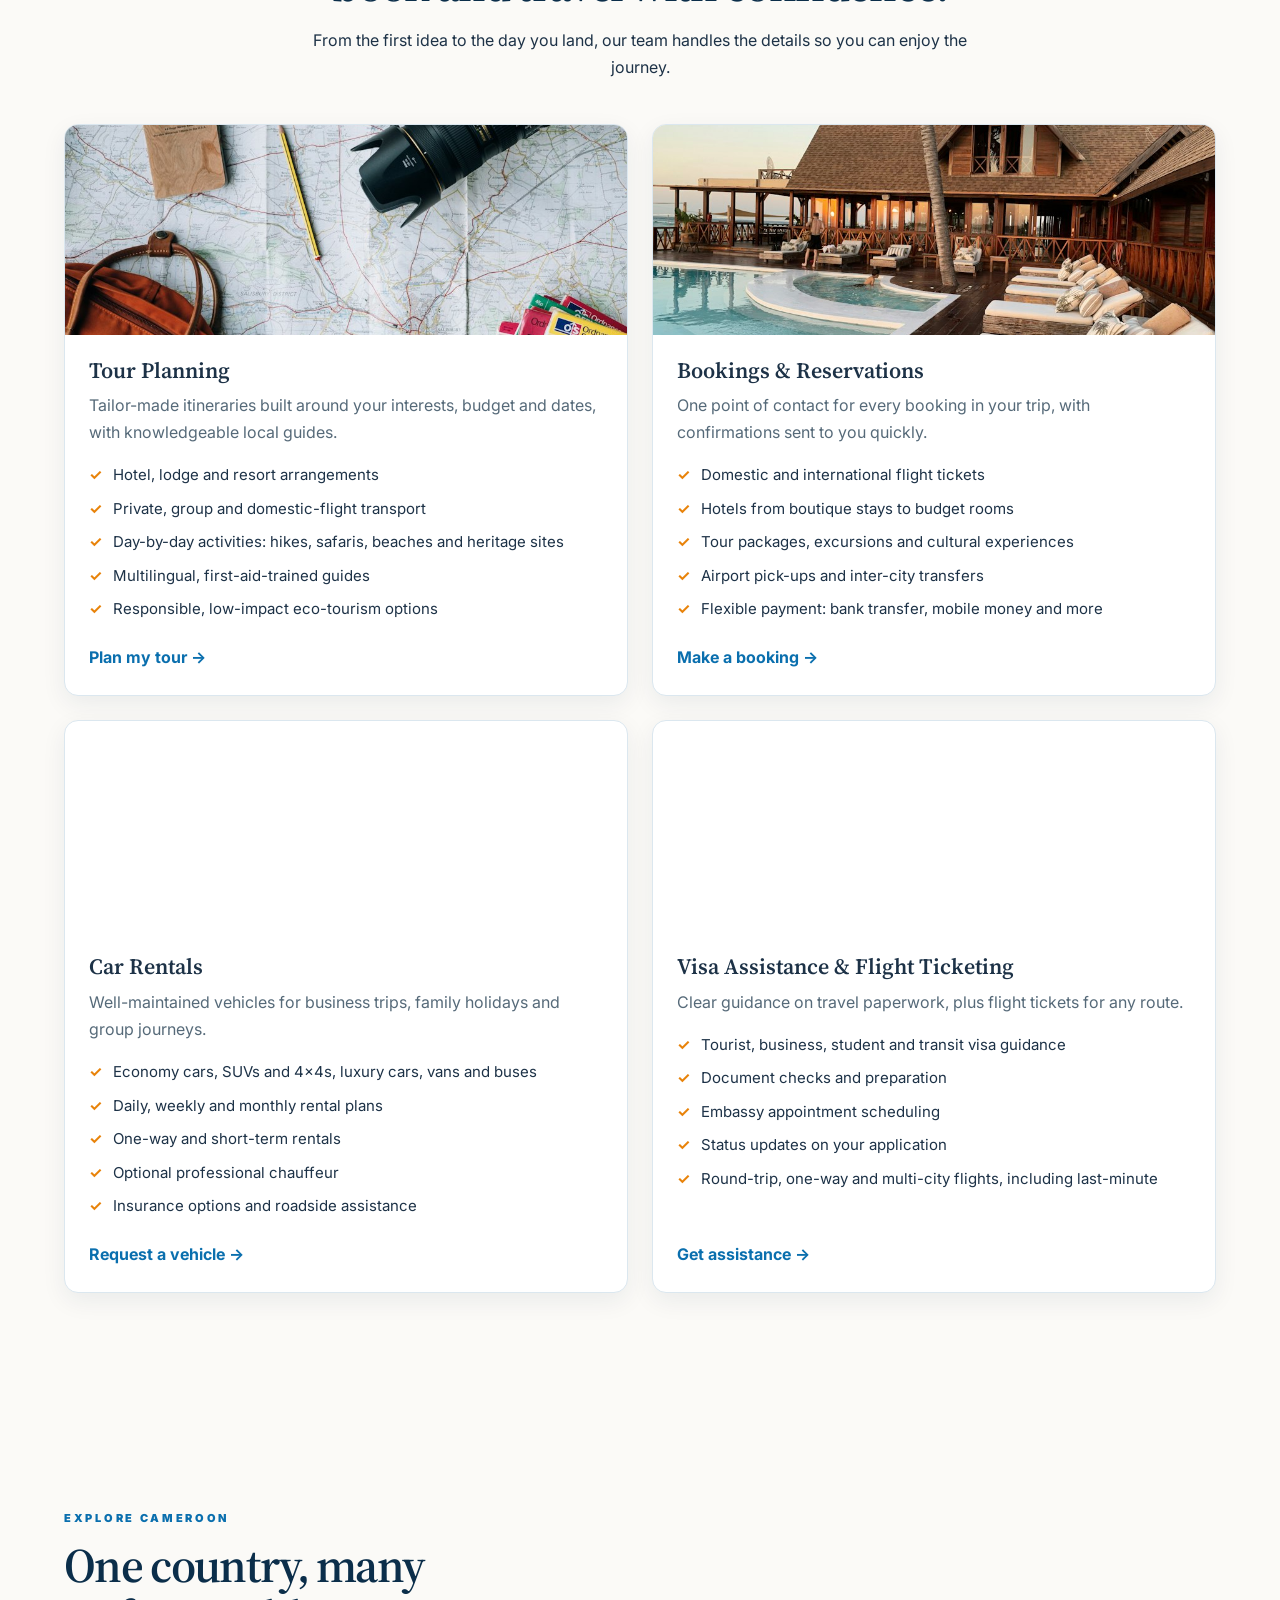
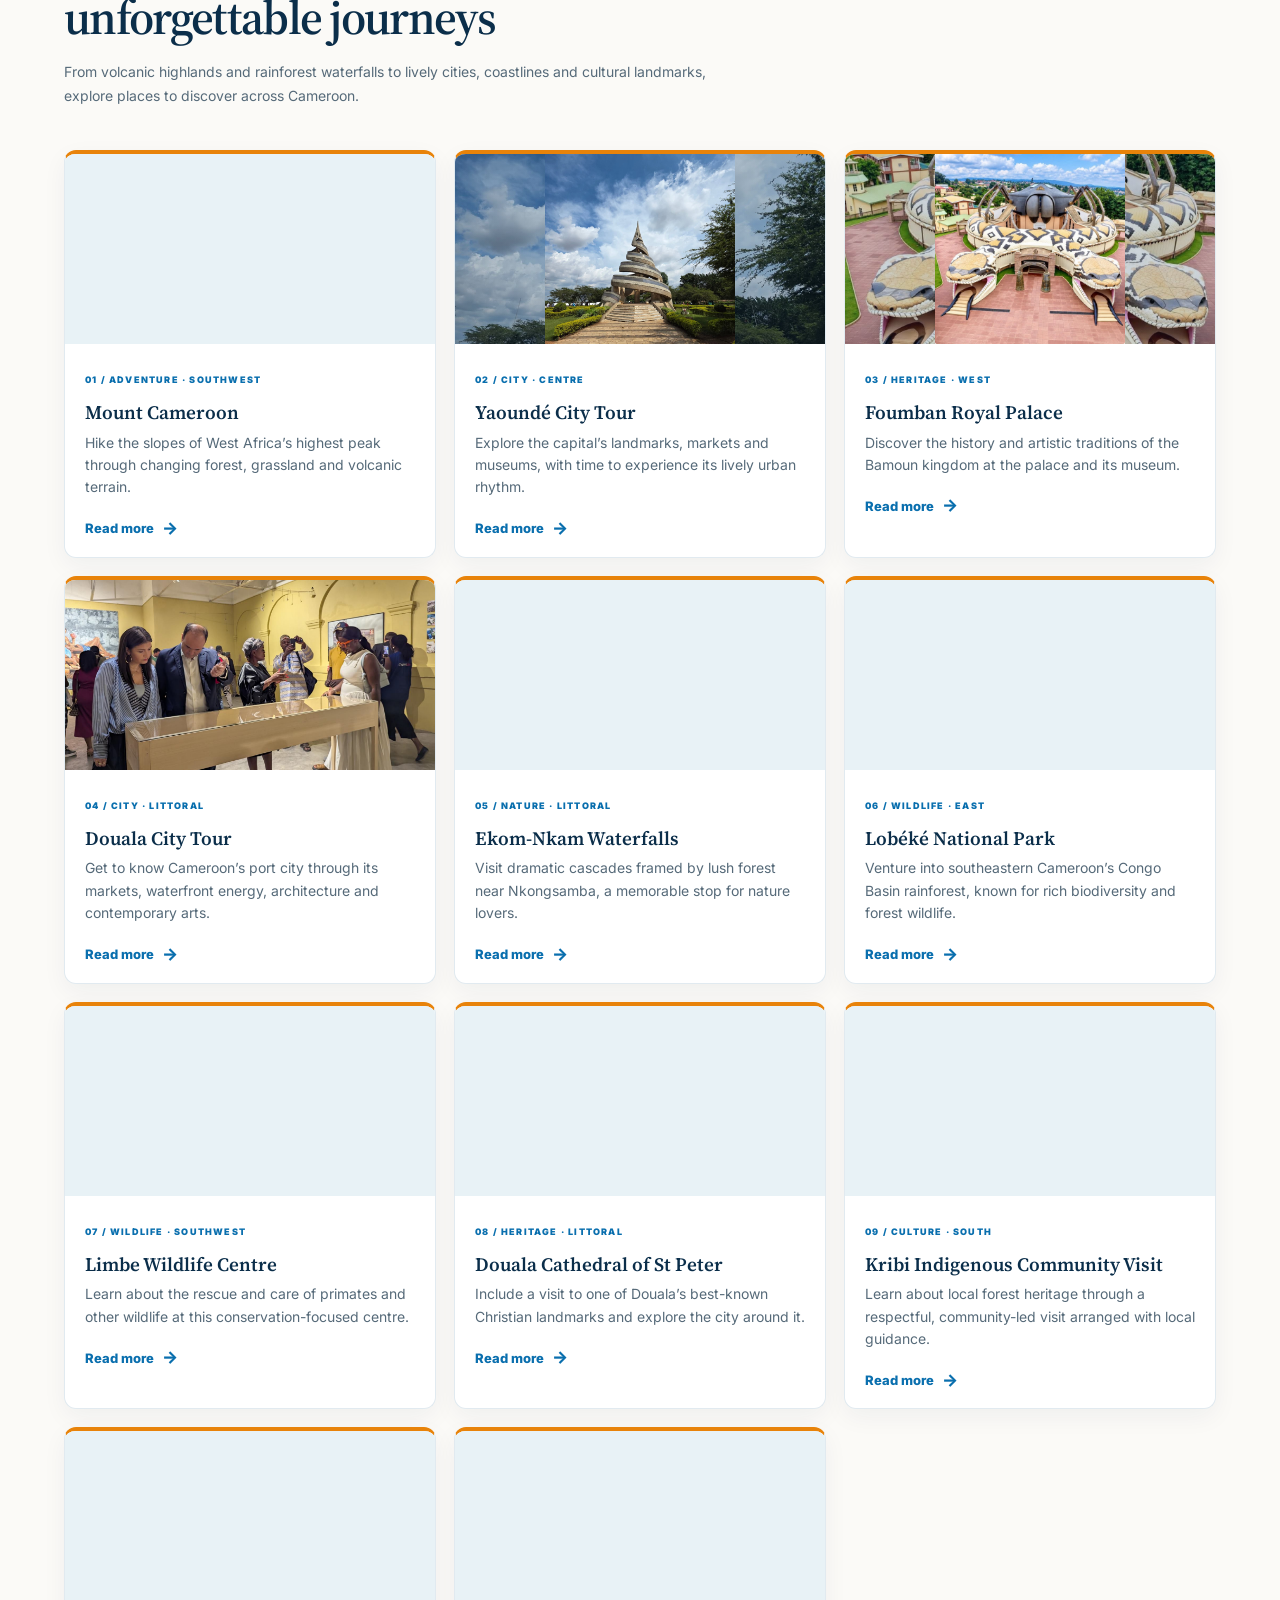
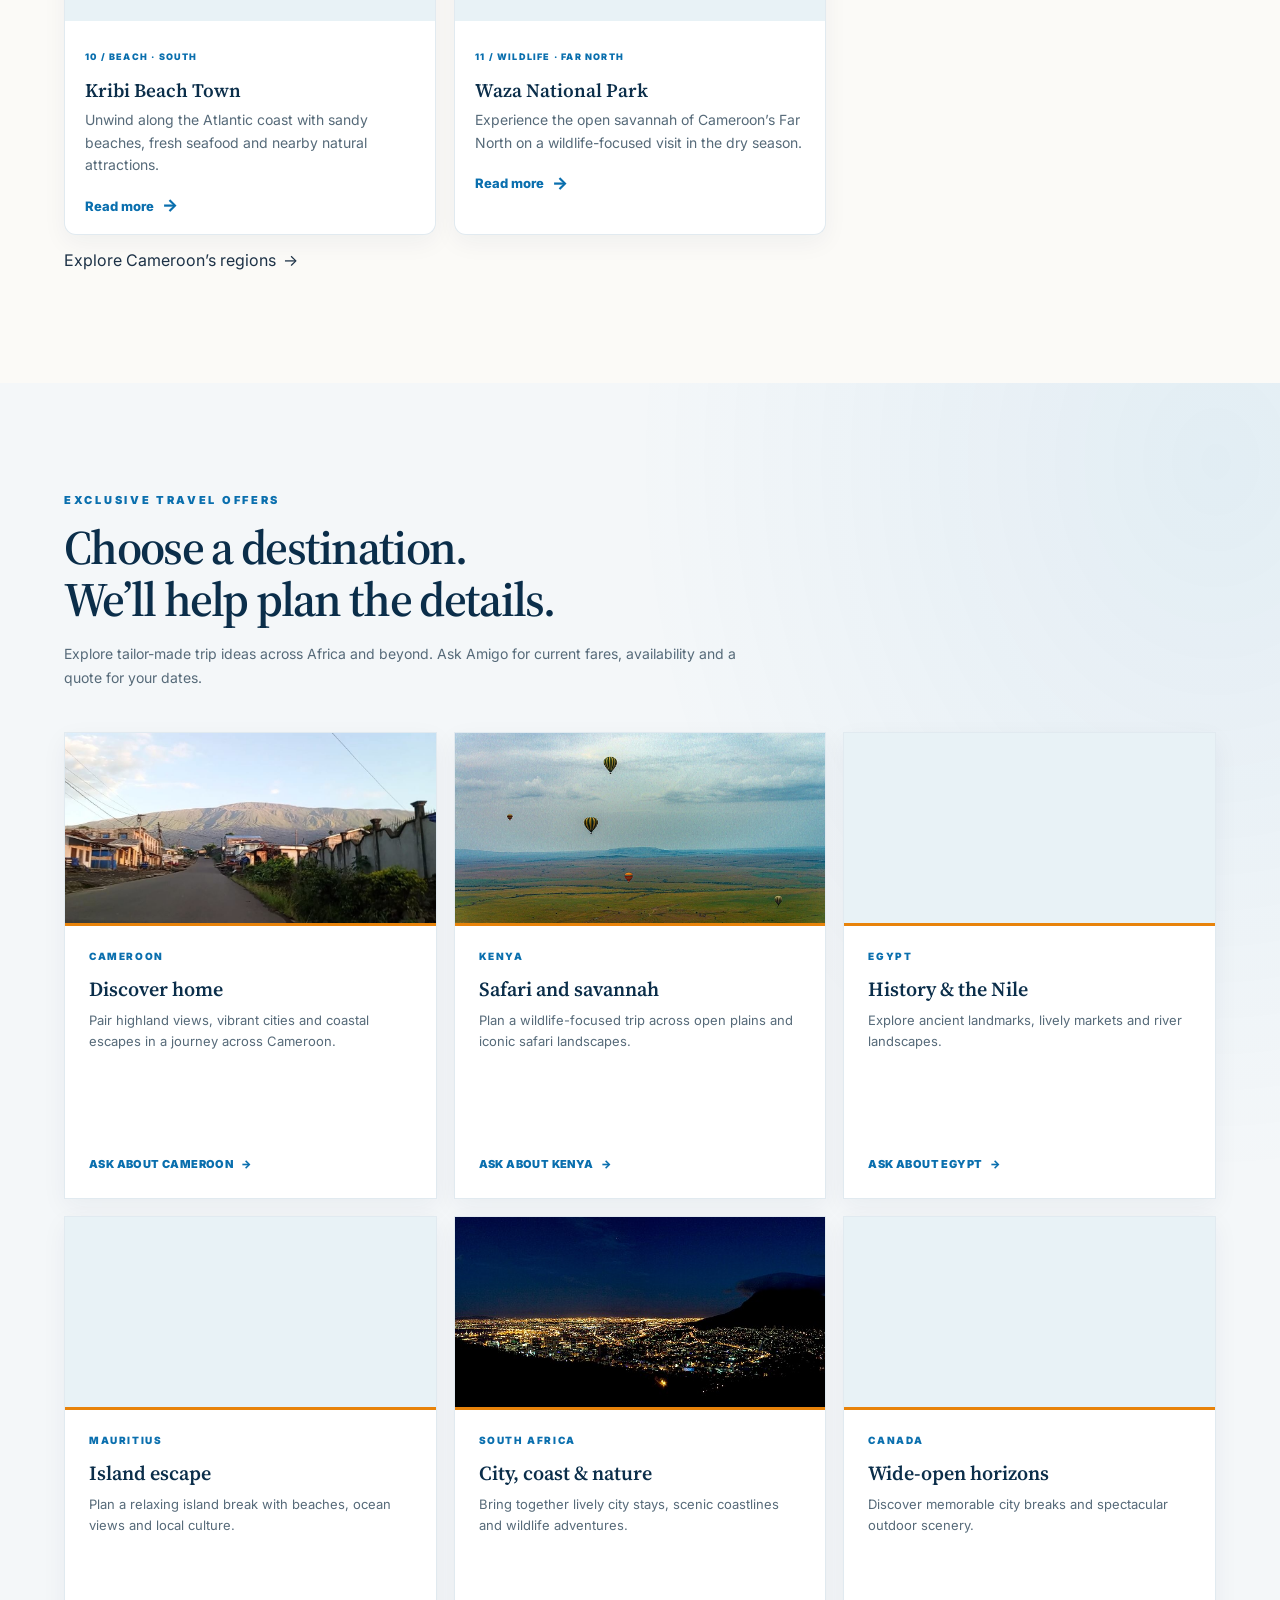
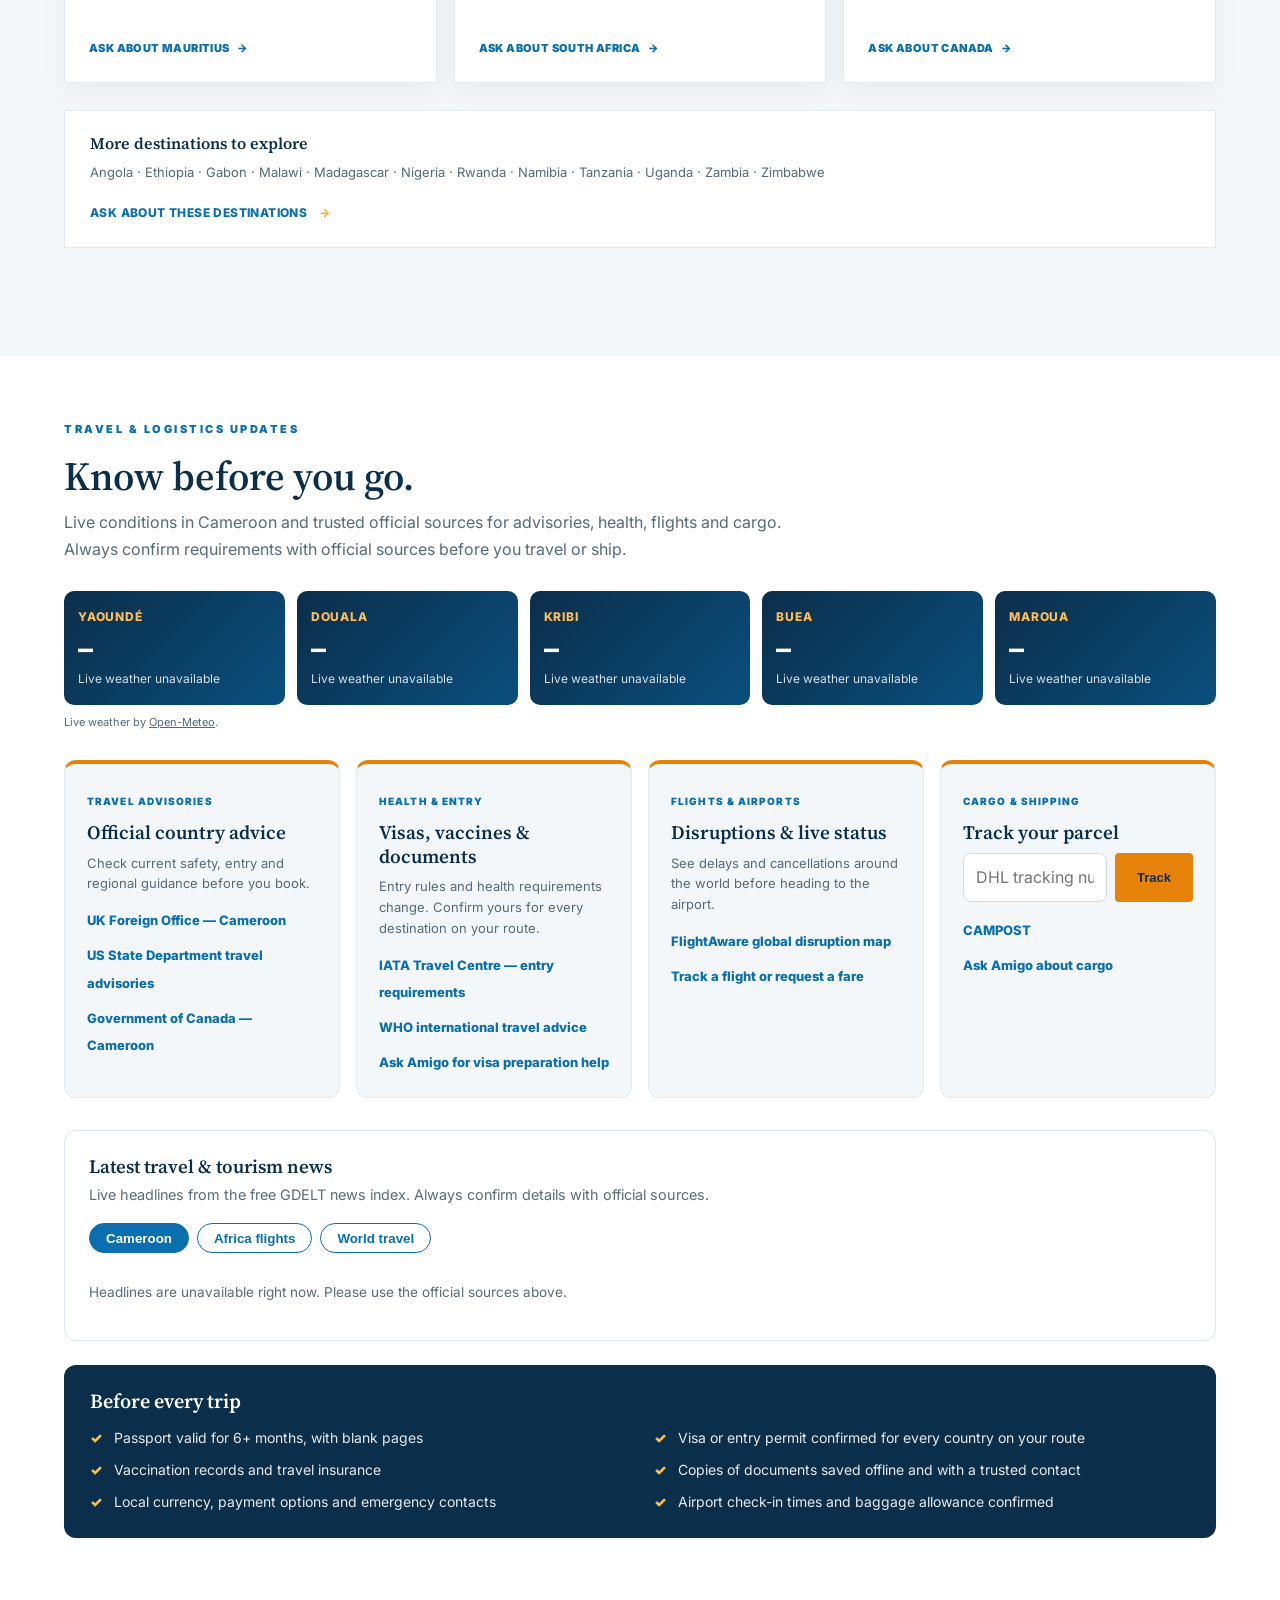
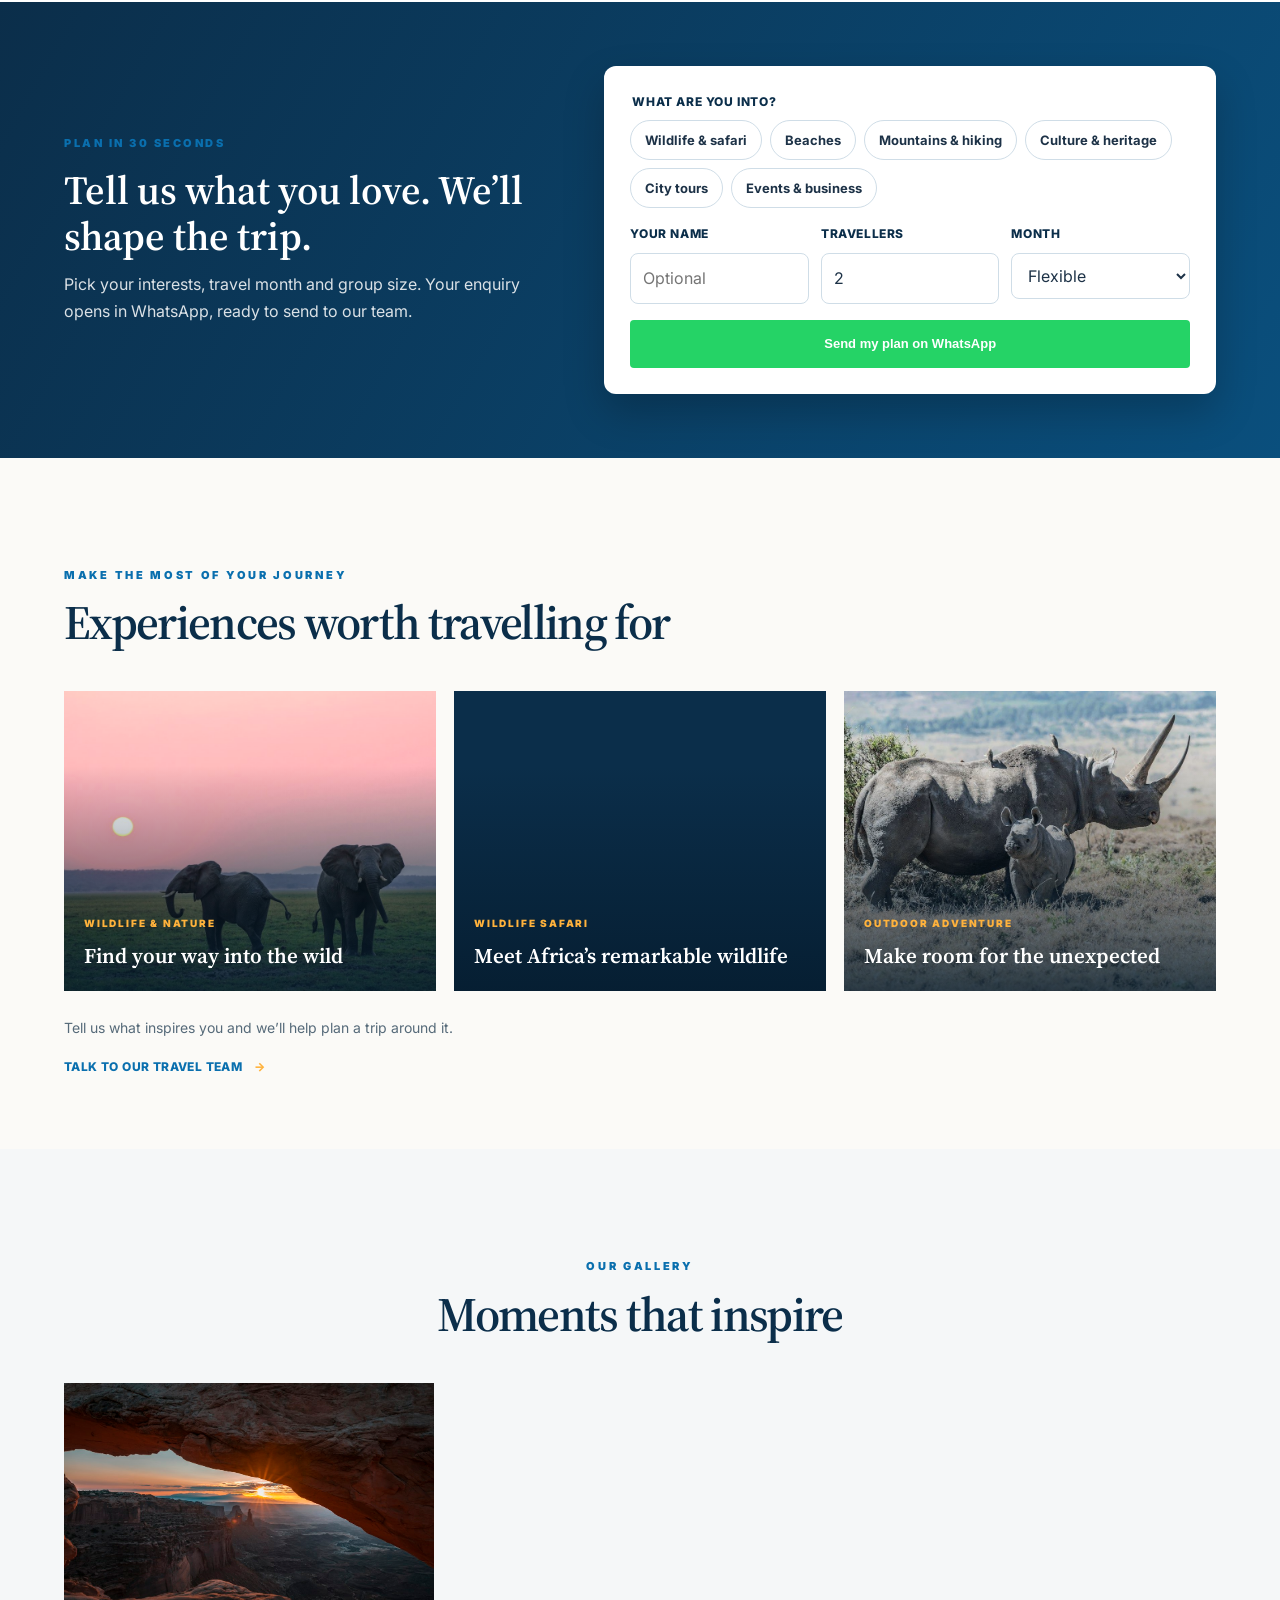
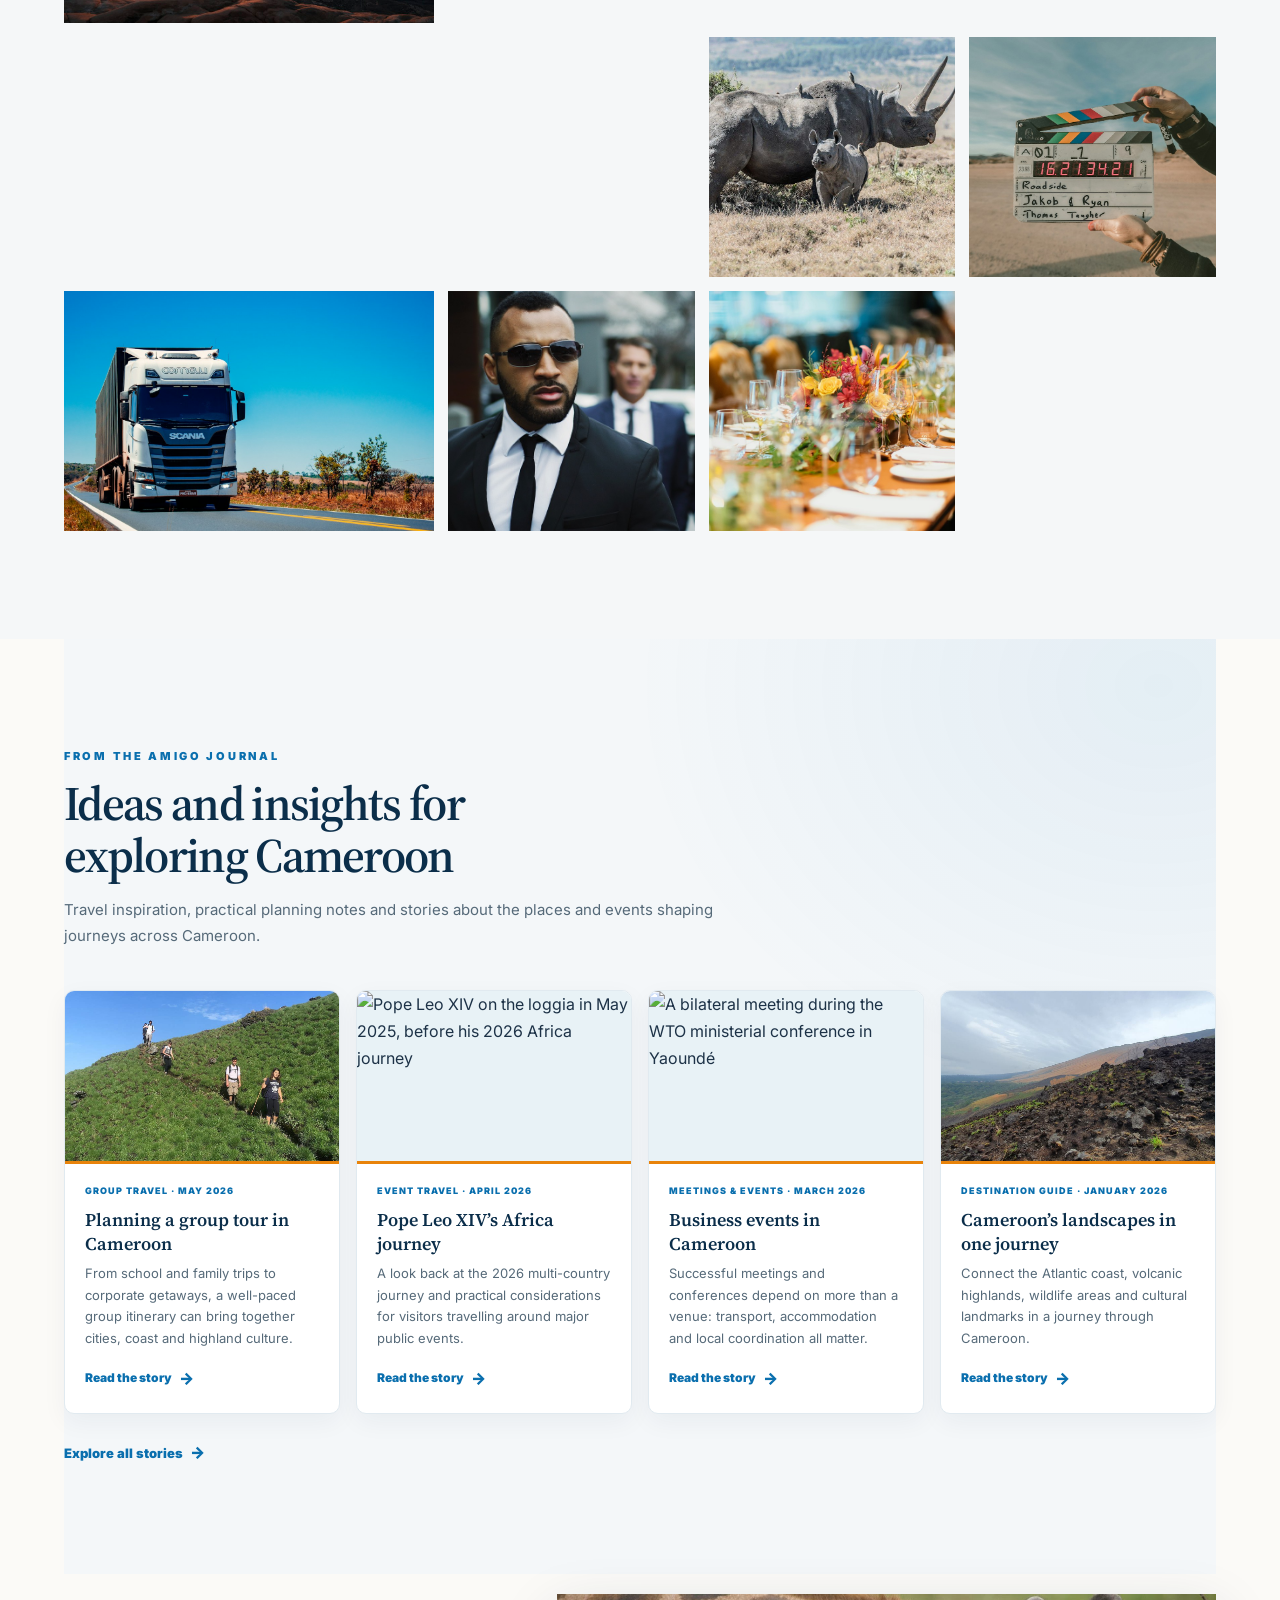
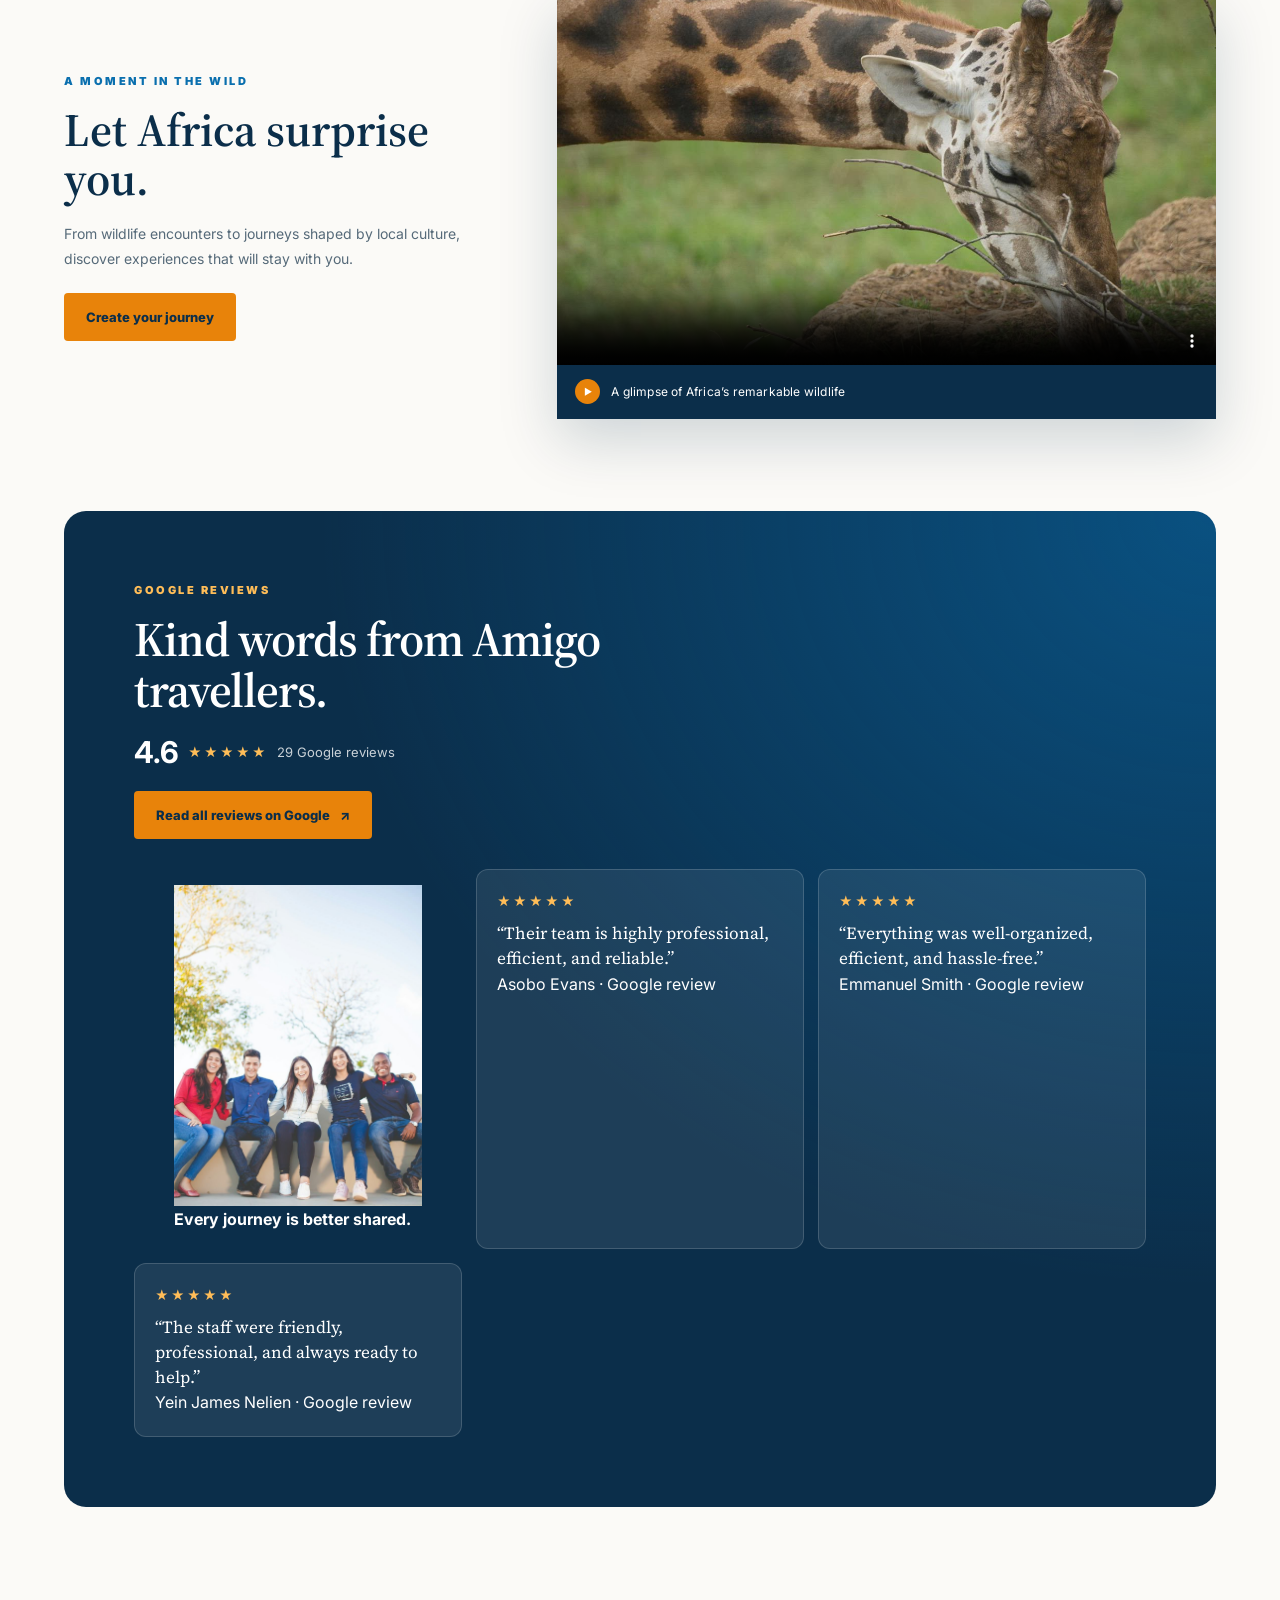
==== commit 2cac7029: "Add Travel Support nav link; update sitemap" ====
--- a/index.html
+++ b/index.html
@@ -152,6 +152,7 @@
       <a href="about.html">About</a>
       <a href="#flights">Flights</a>
       <a href="#services">Services</a>
+      <a href="#travel-support">Travel Support</a>
       <a href="#destinations">Destinations</a>
       <a href="#offers">Offers</a>
       <a href="#updates">Updates</a>
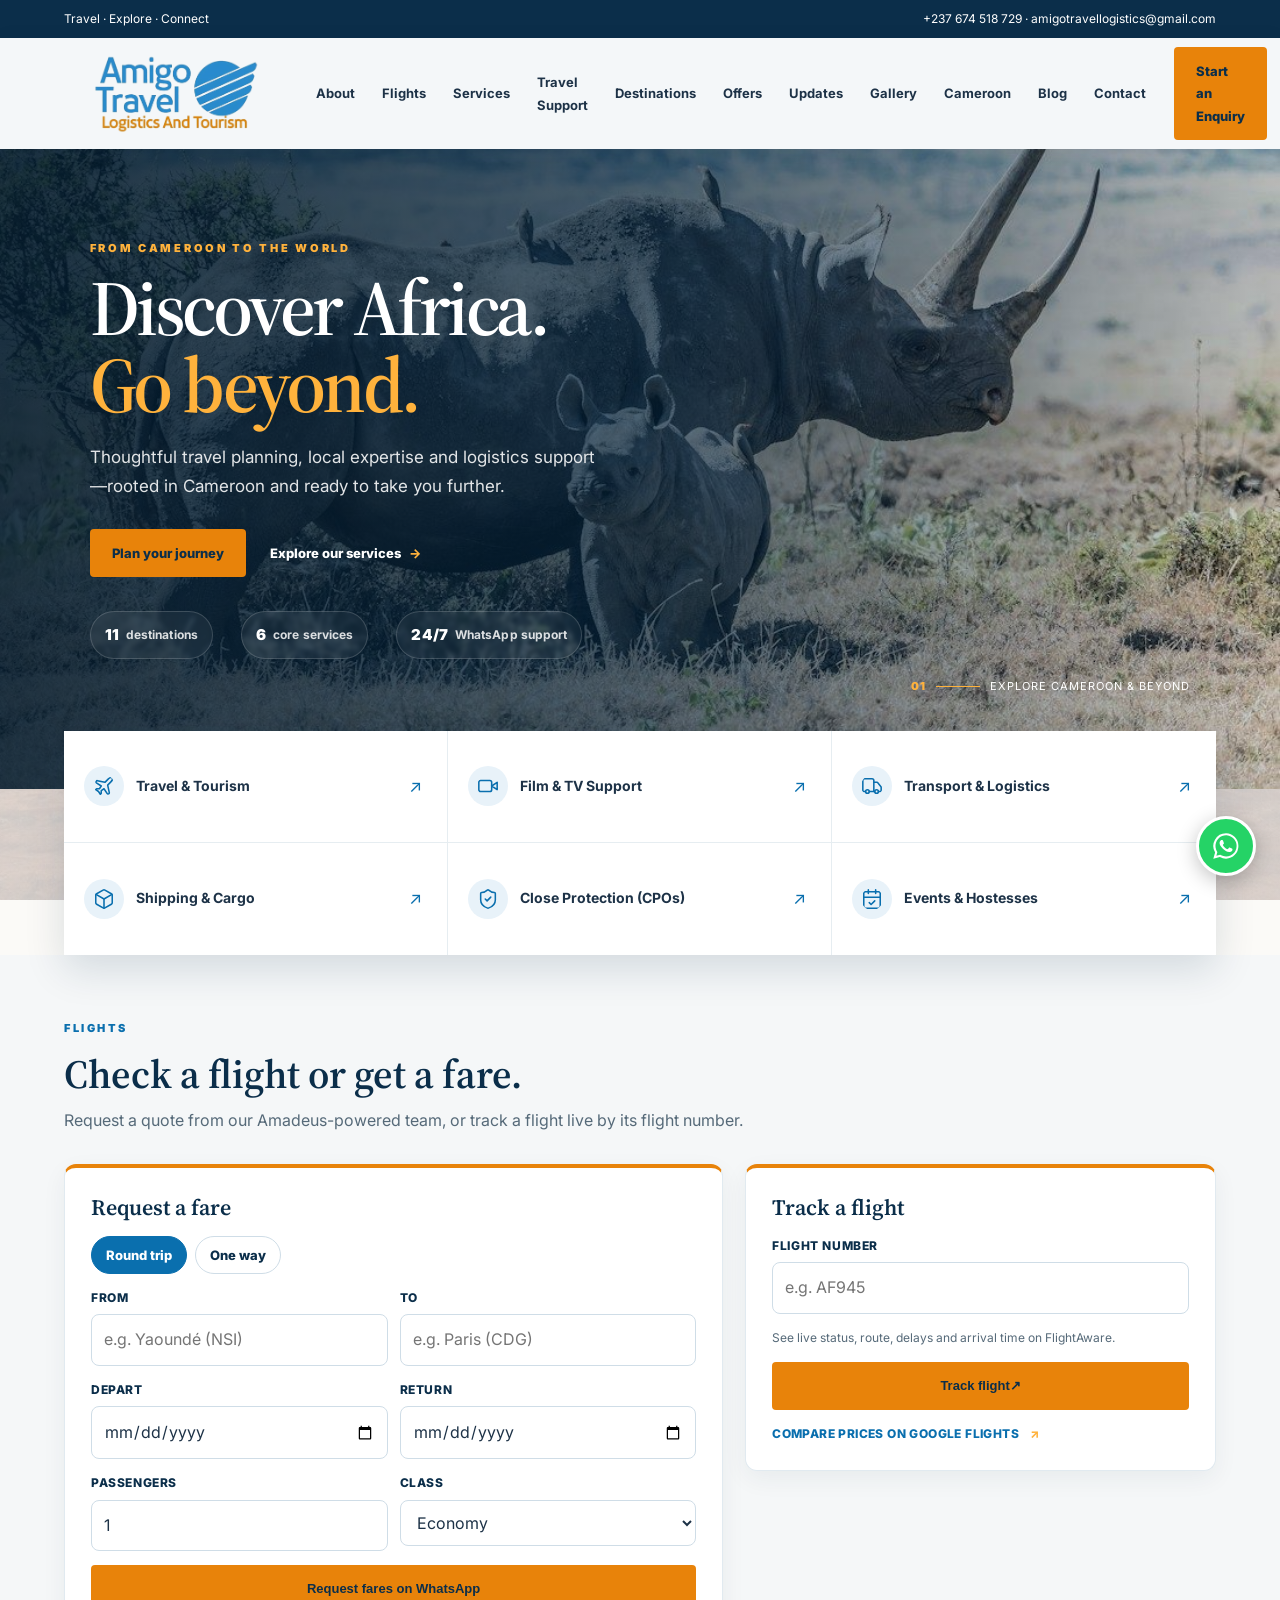
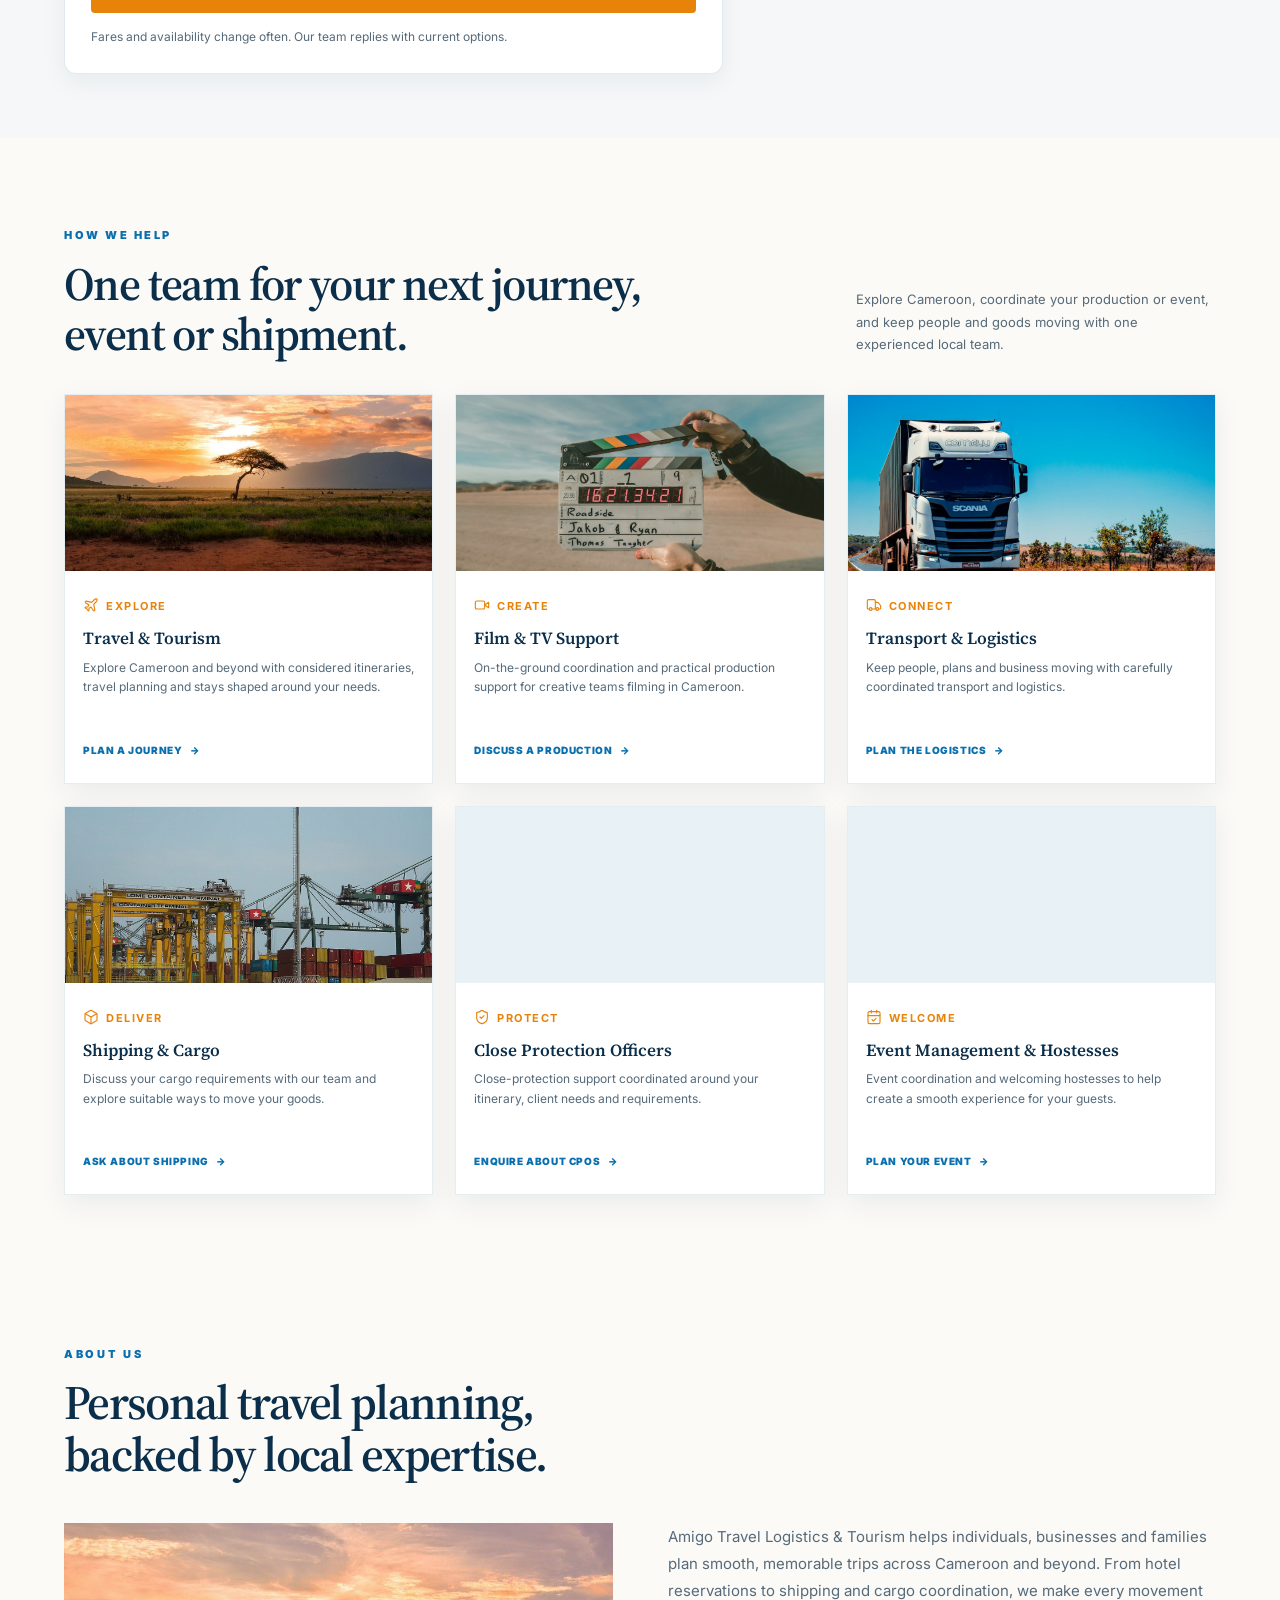
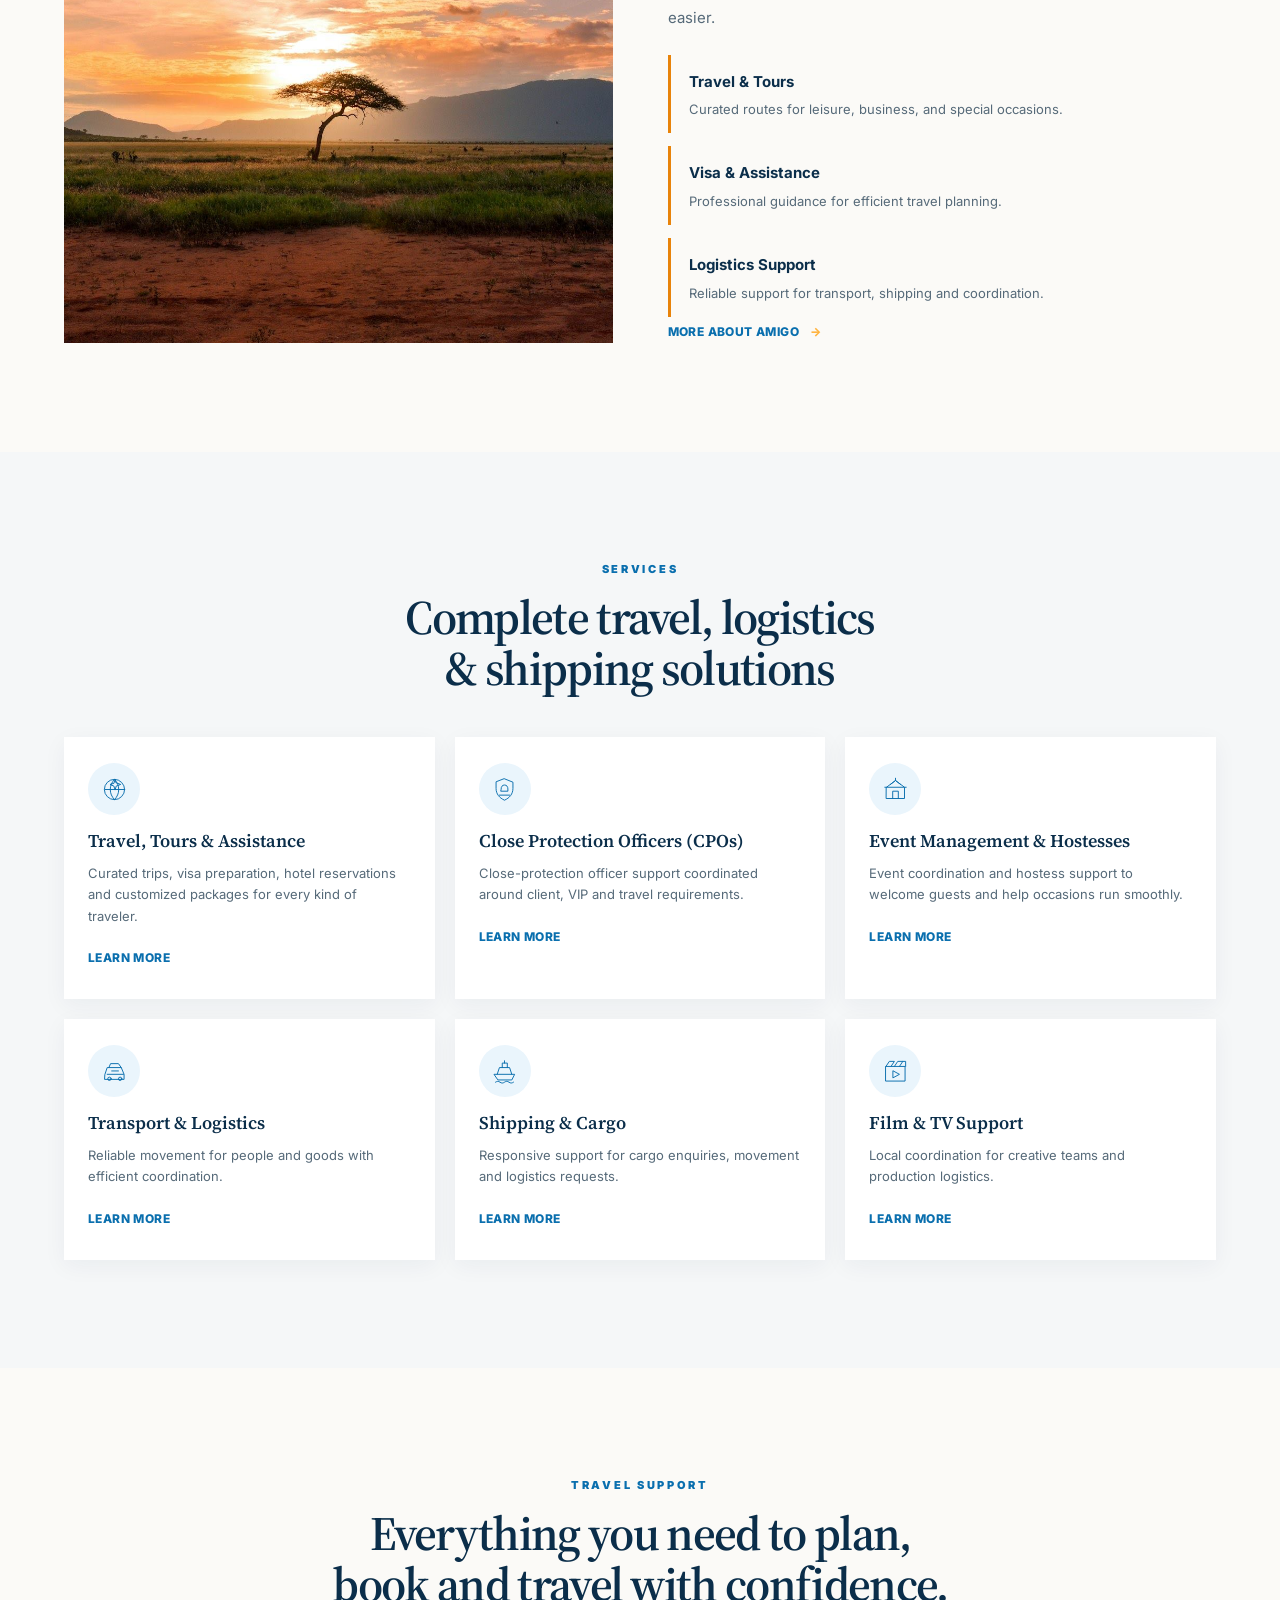
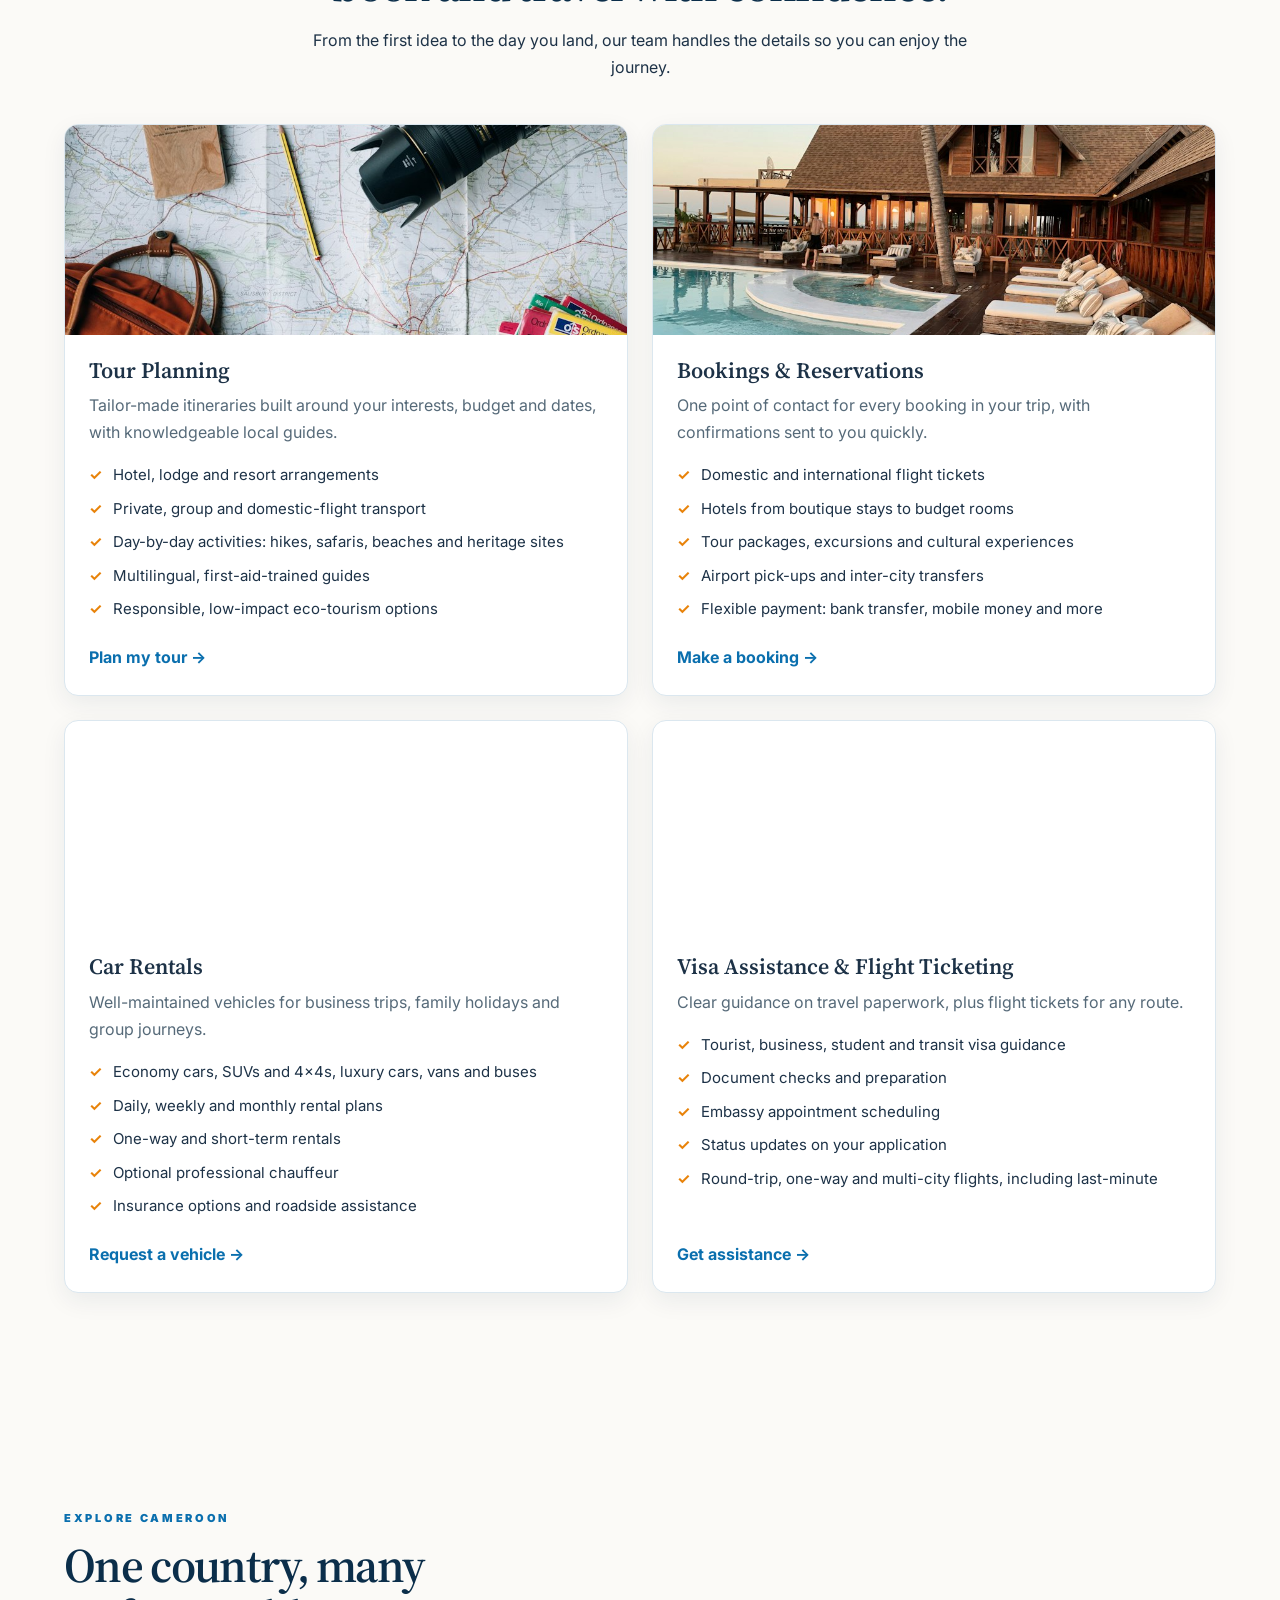
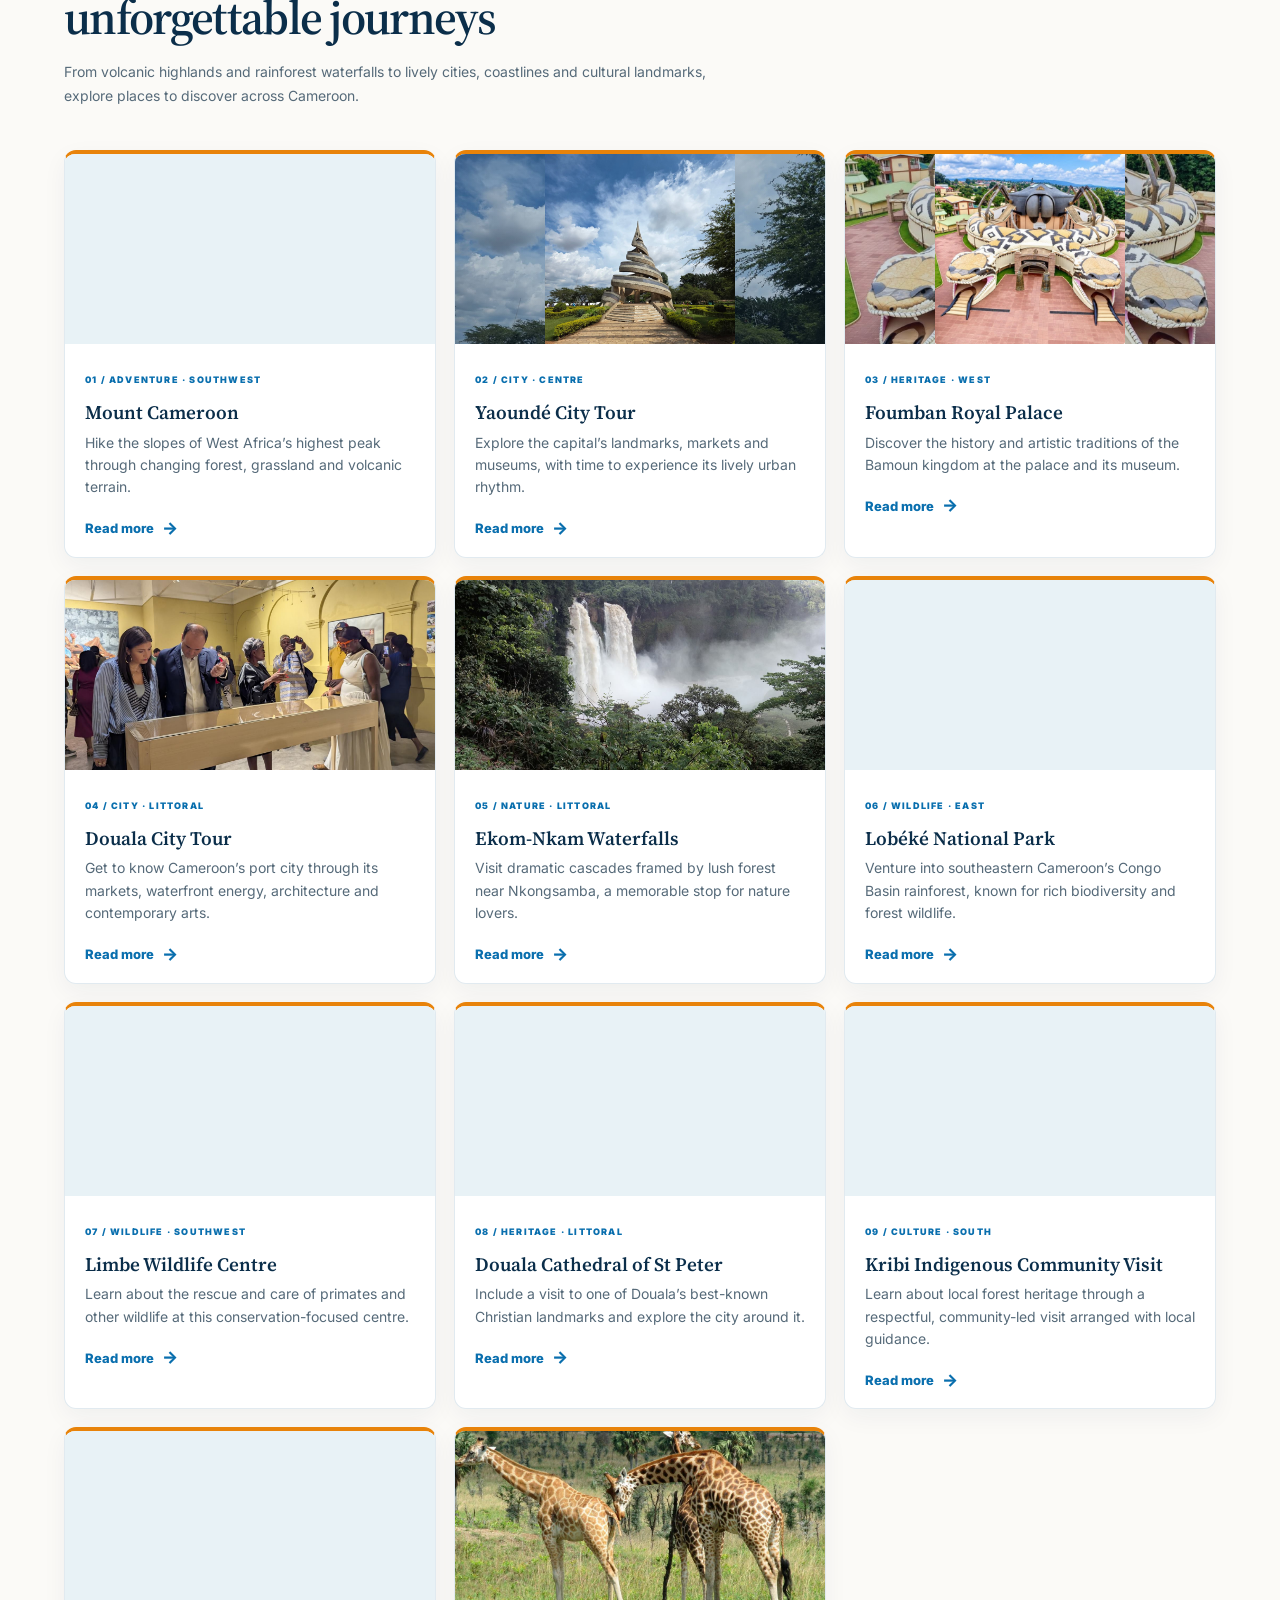
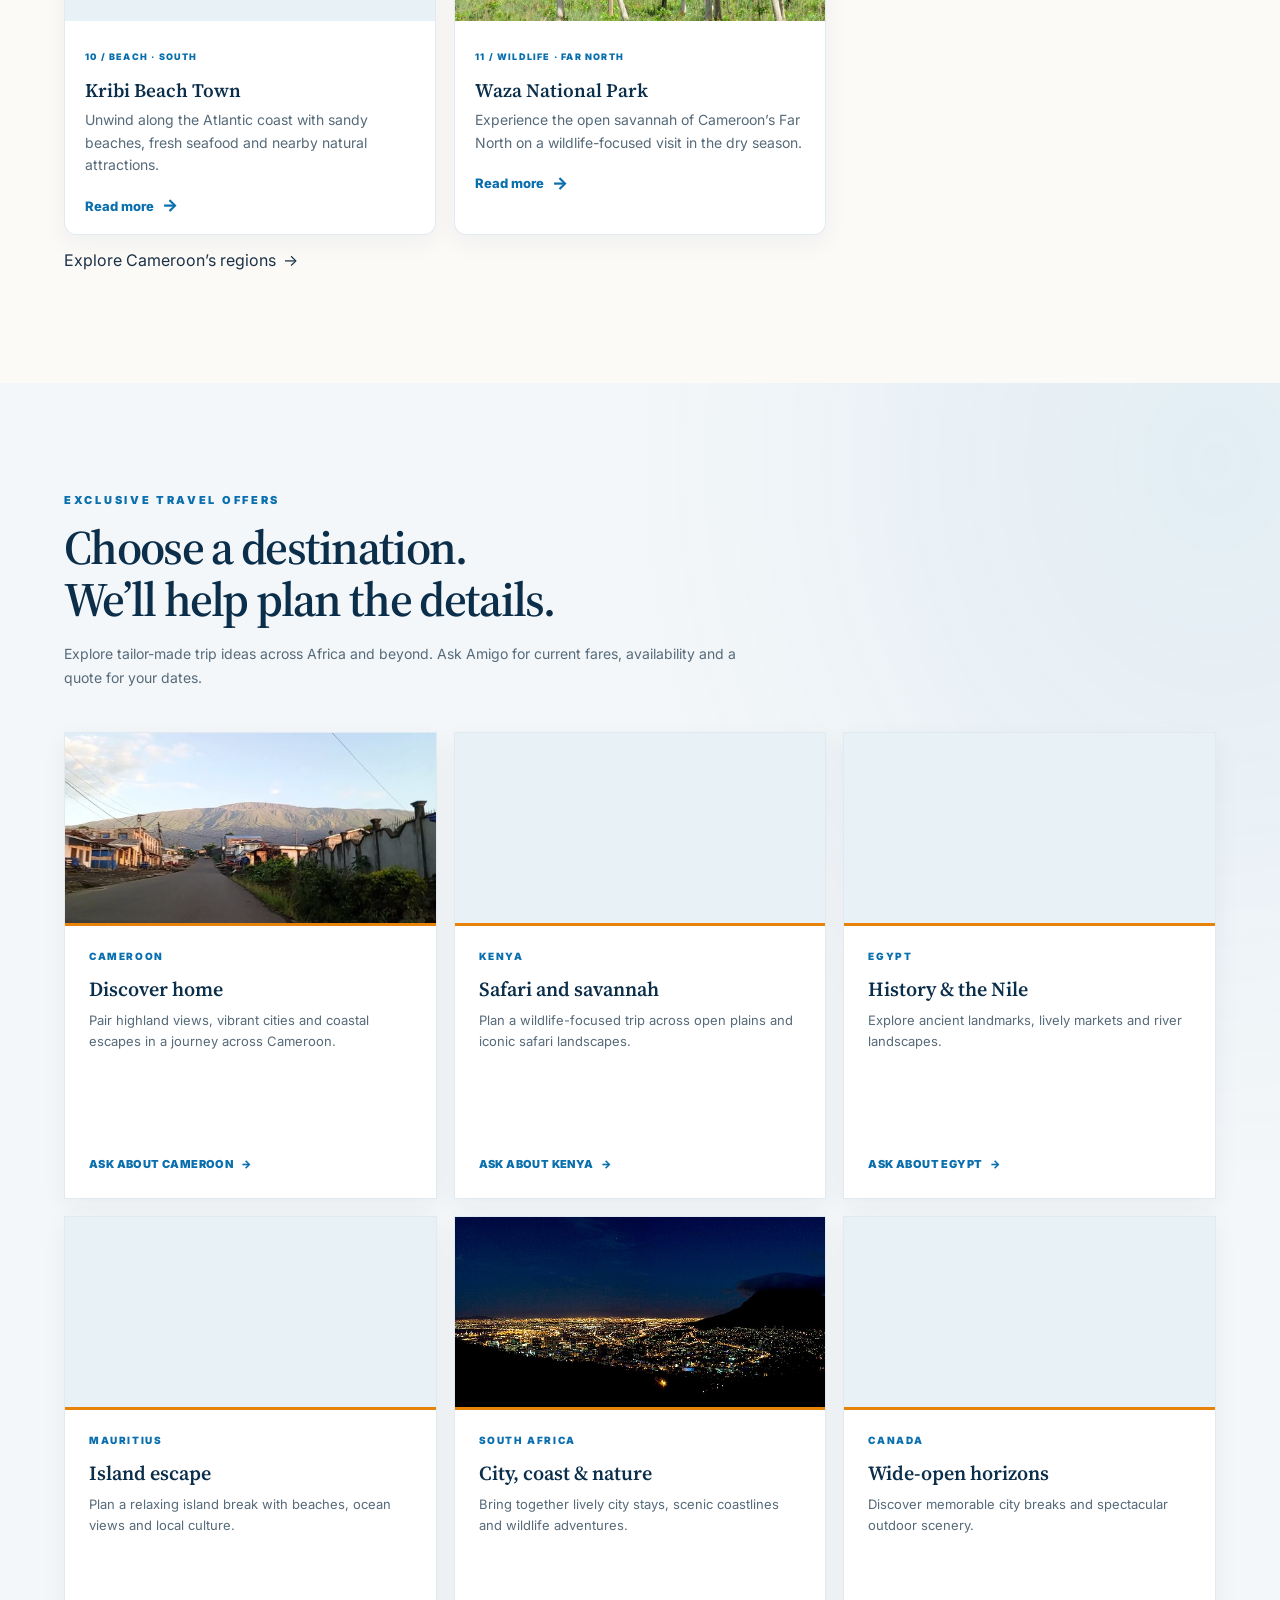
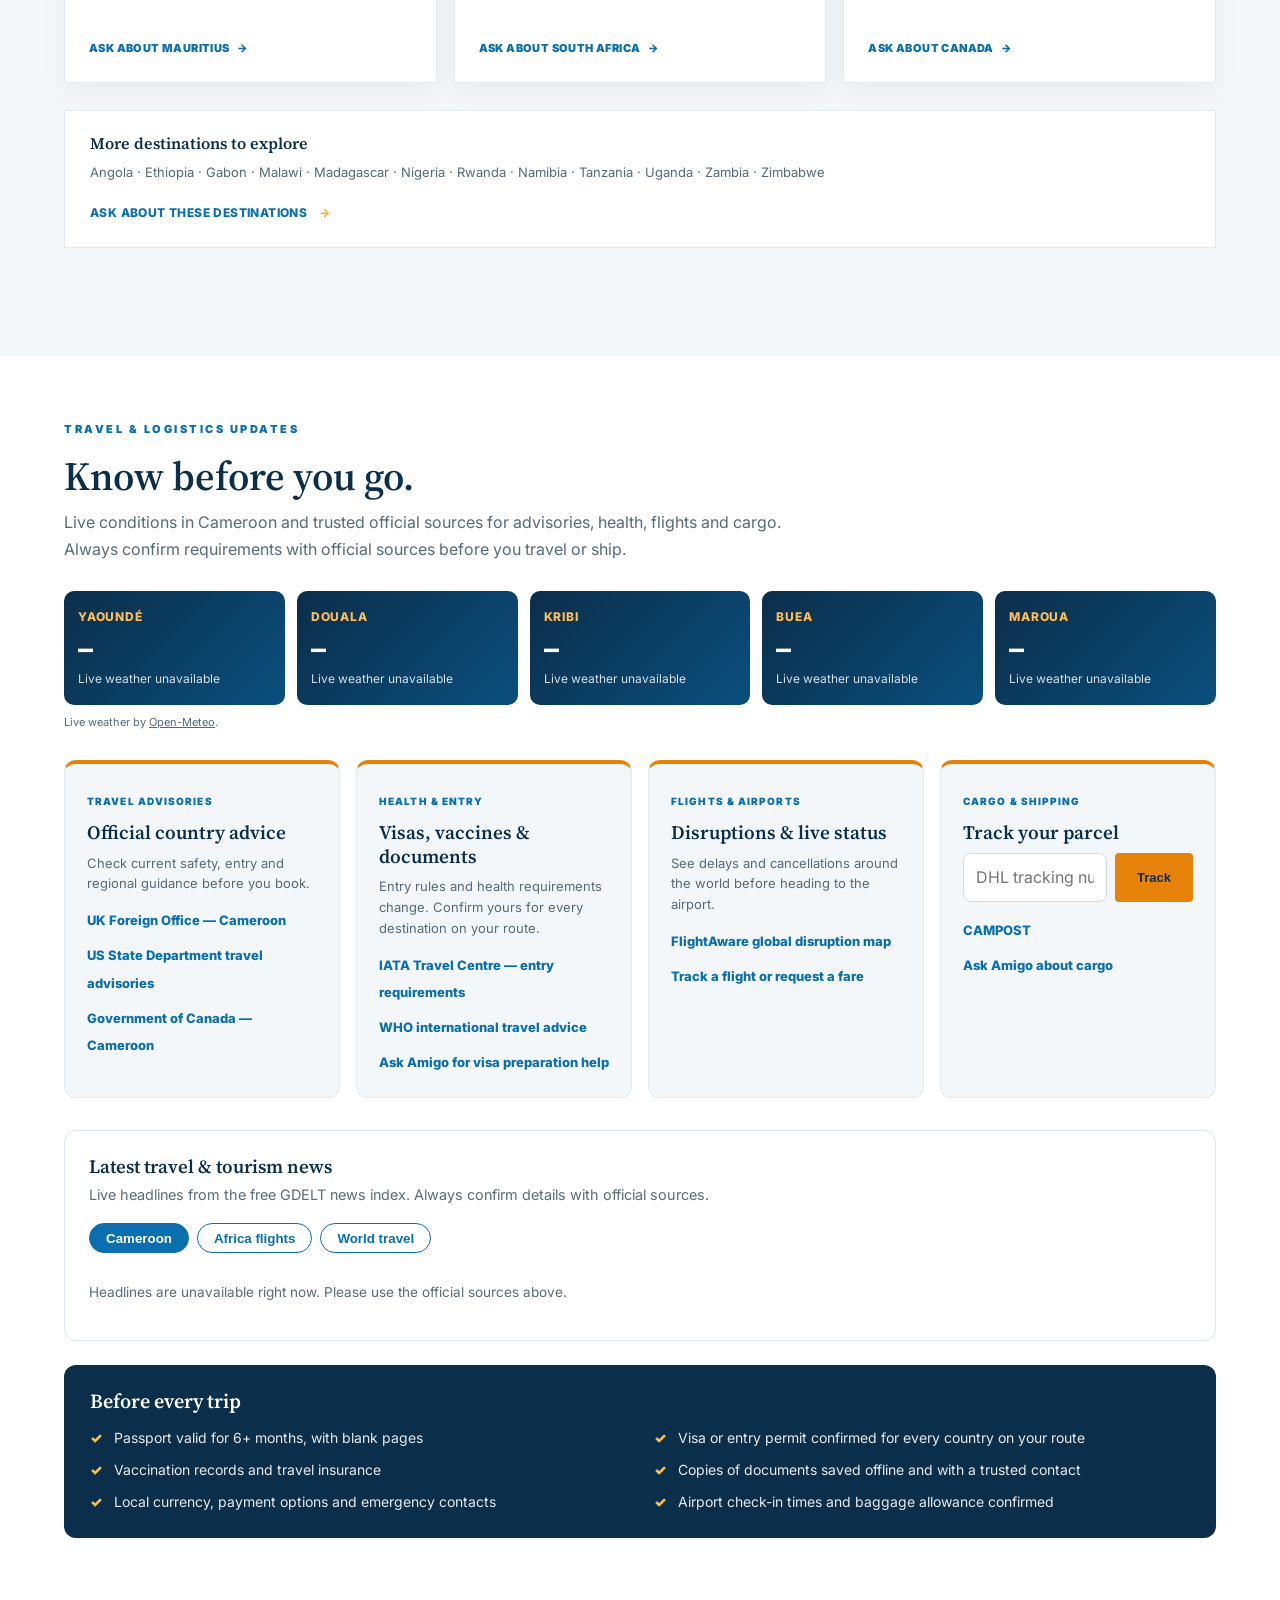
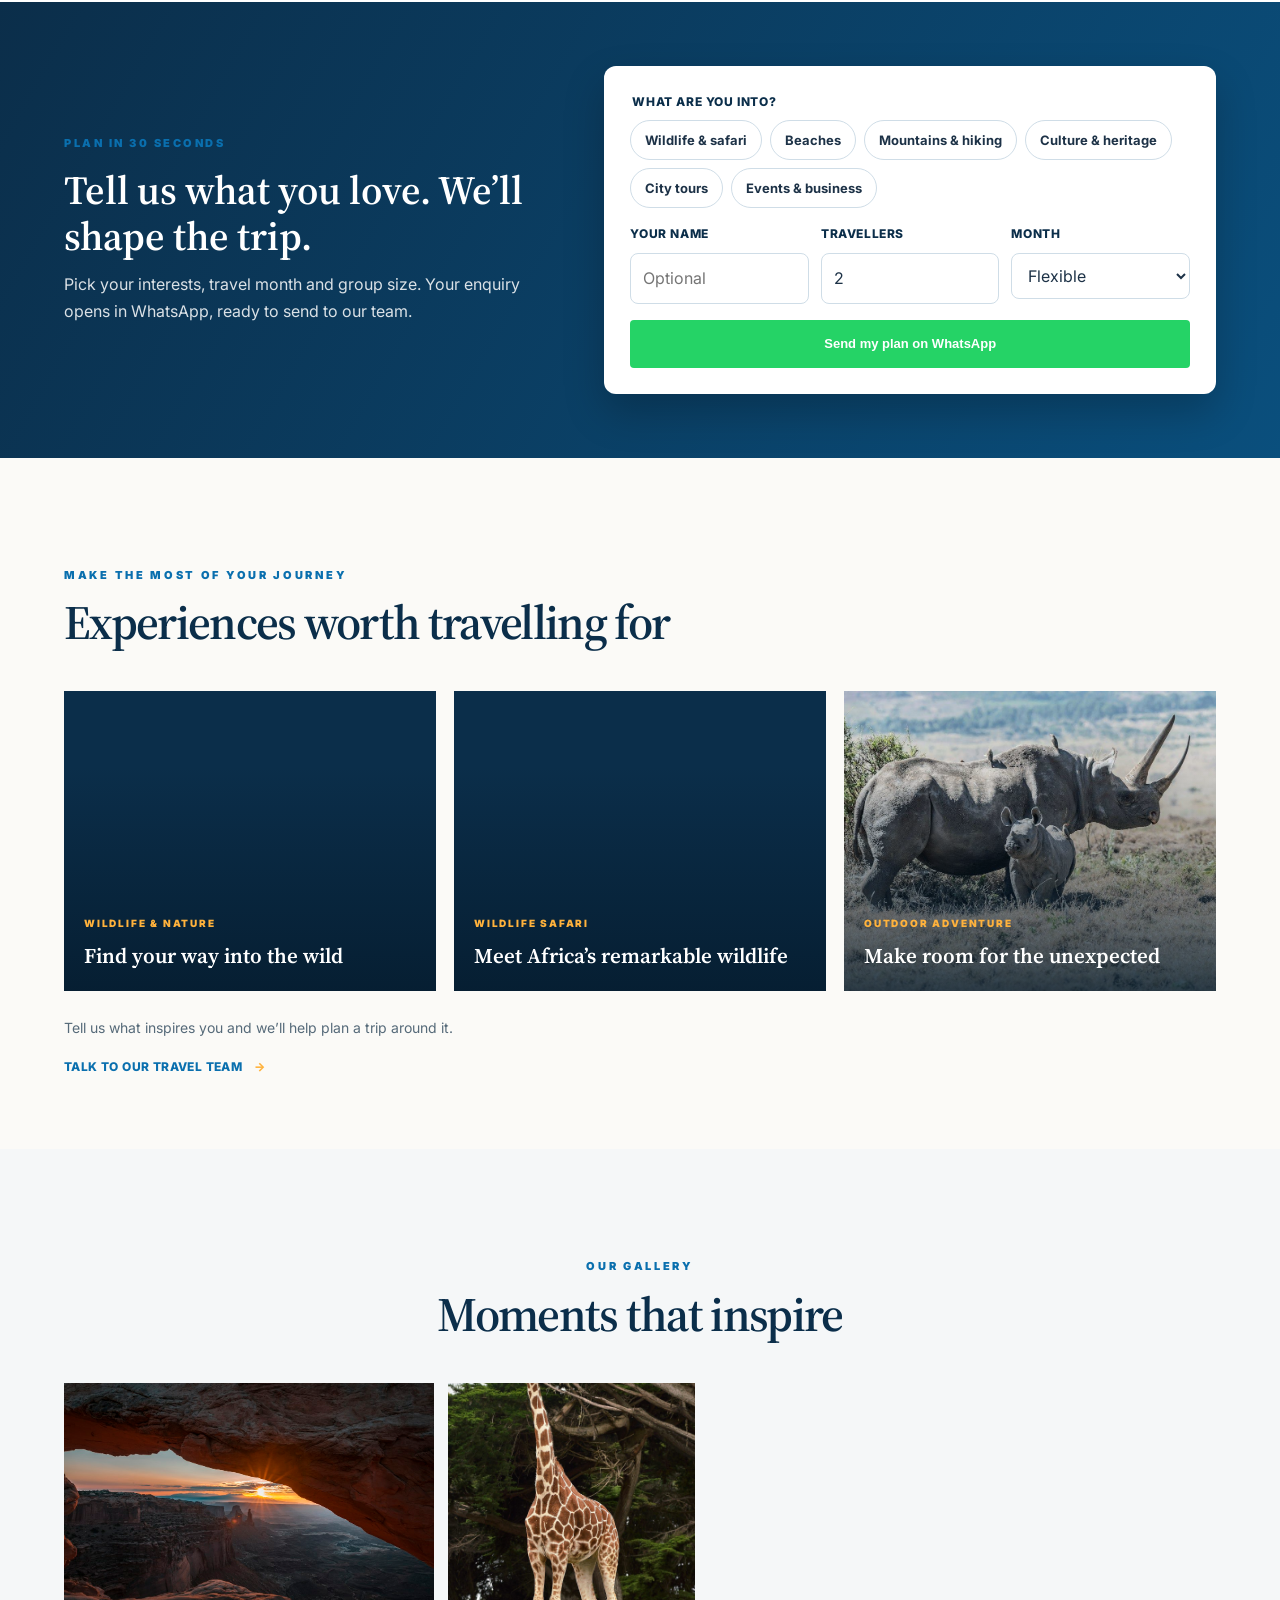
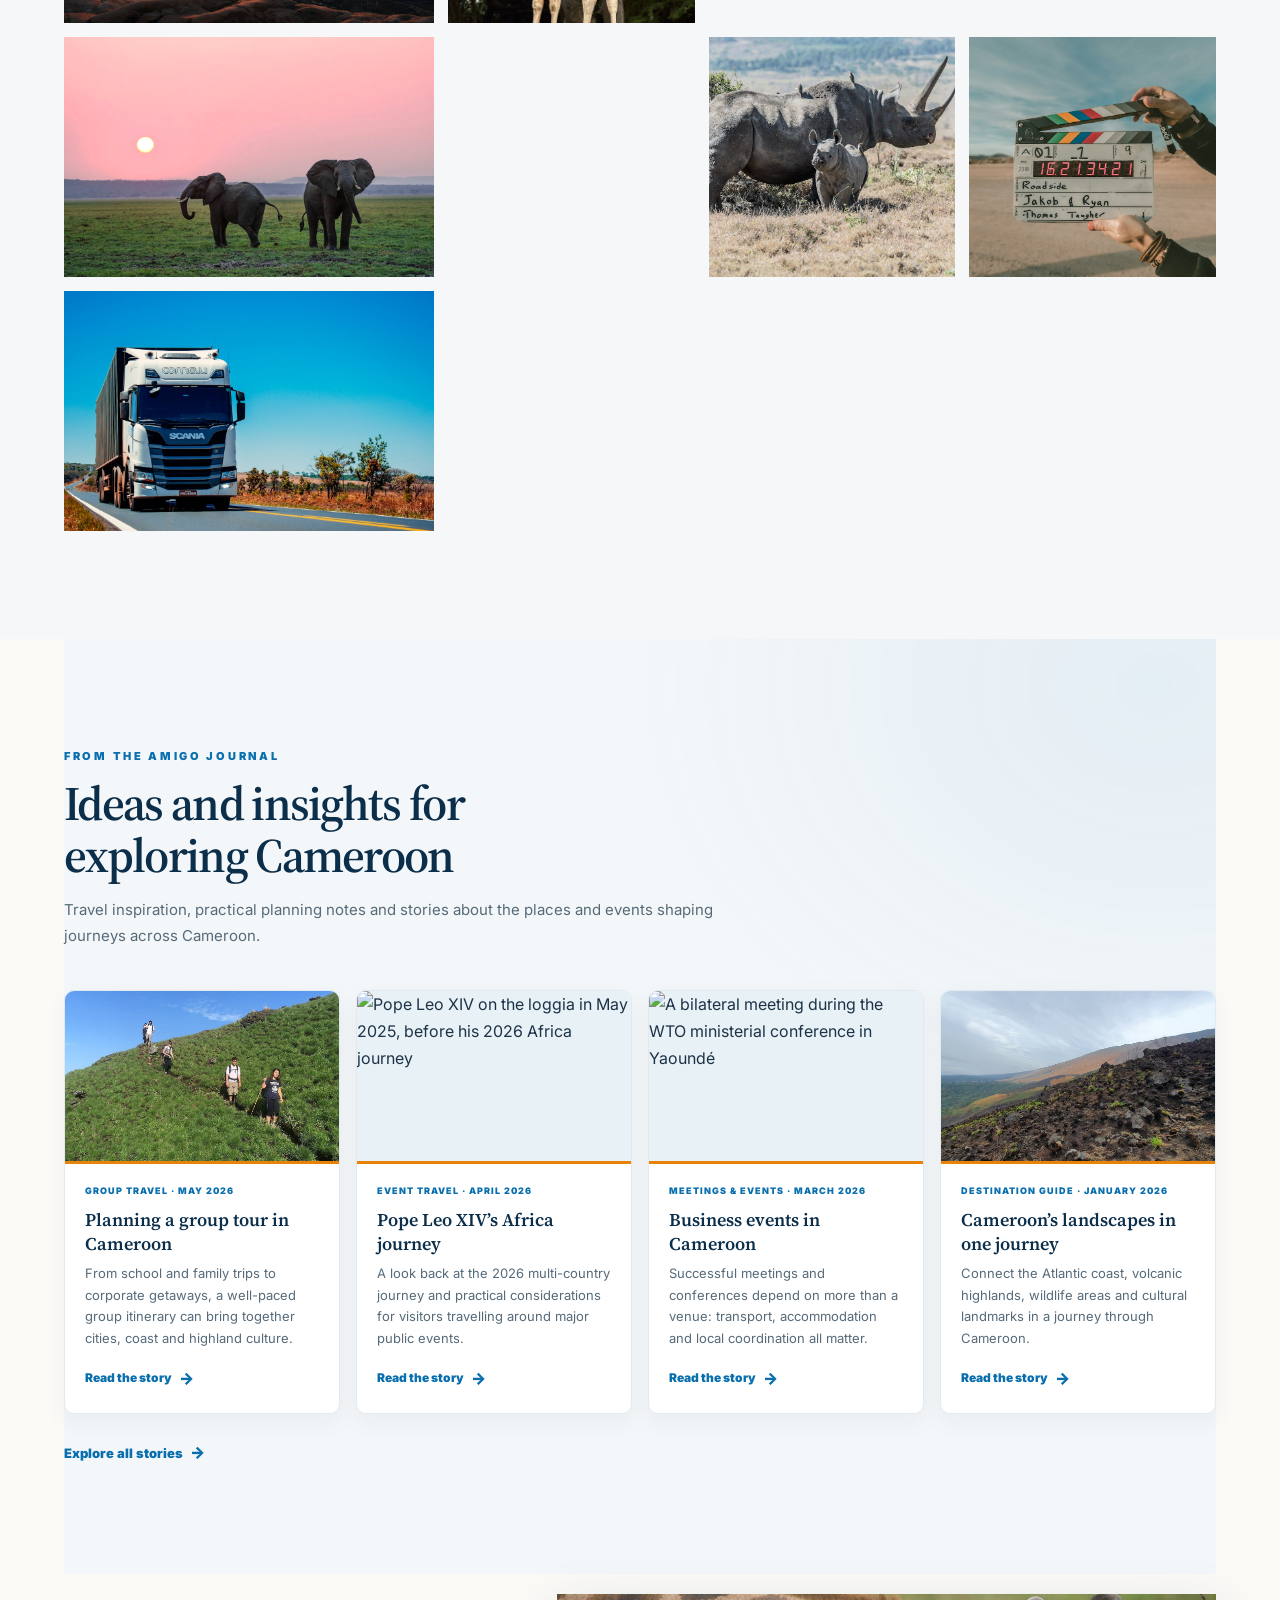
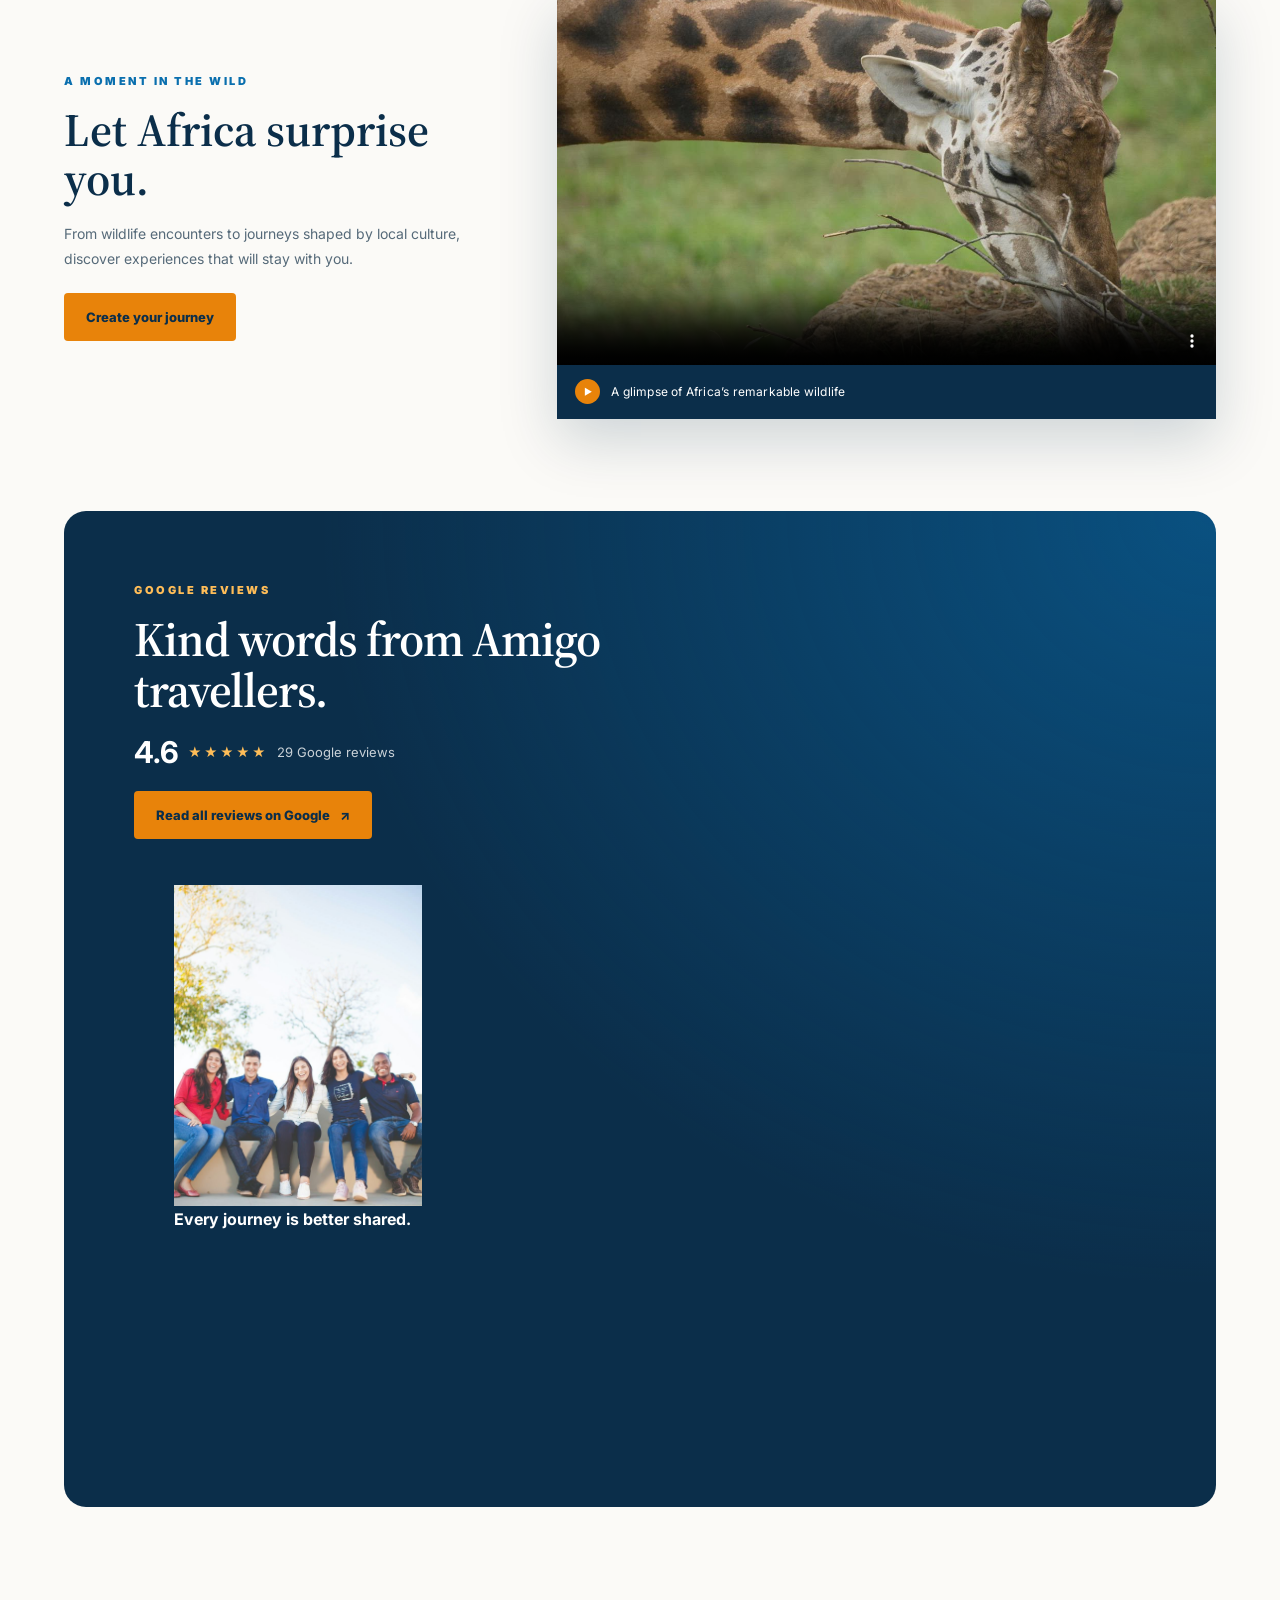
==== commit 643678d1: "Add favicon, 404, privacy page" ====
--- a/index.html
+++ b/index.html
@@ -2,6 +2,7 @@
 <html lang="en">
 <head>
   <meta charset="utf-8">
+  <link rel="icon" href="favicon.svg" type="image/svg+xml">
   <meta name="viewport" content="width=device-width, initial-scale=1">
   <title>Amigo Travel | Tours, Logistics &amp; Services in Cameroon</title>
   <meta name="description" content="Plan Cameroon tours, hotel stays and transport with Amigo Travel in Yaoundé. Ask about logistics, cargo, film production, close protection and events.">
@@ -967,6 +968,7 @@
       </a>
       <p class="footer-tagline">From Cameroon to the world.<br>Local expertise for the journey ahead.</p>
       <a class="footer-contact" href="contact.html">Talk to our team <span aria-hidden="true">↗</span></a>
+      <a class="footer-contact" href="privacy.html">Privacy policy</a>
     </div>
     <div class="footer-bottom">
       <span>© 2026 Amigo Travel Logistics and Tourism. All rights reserved.</span>
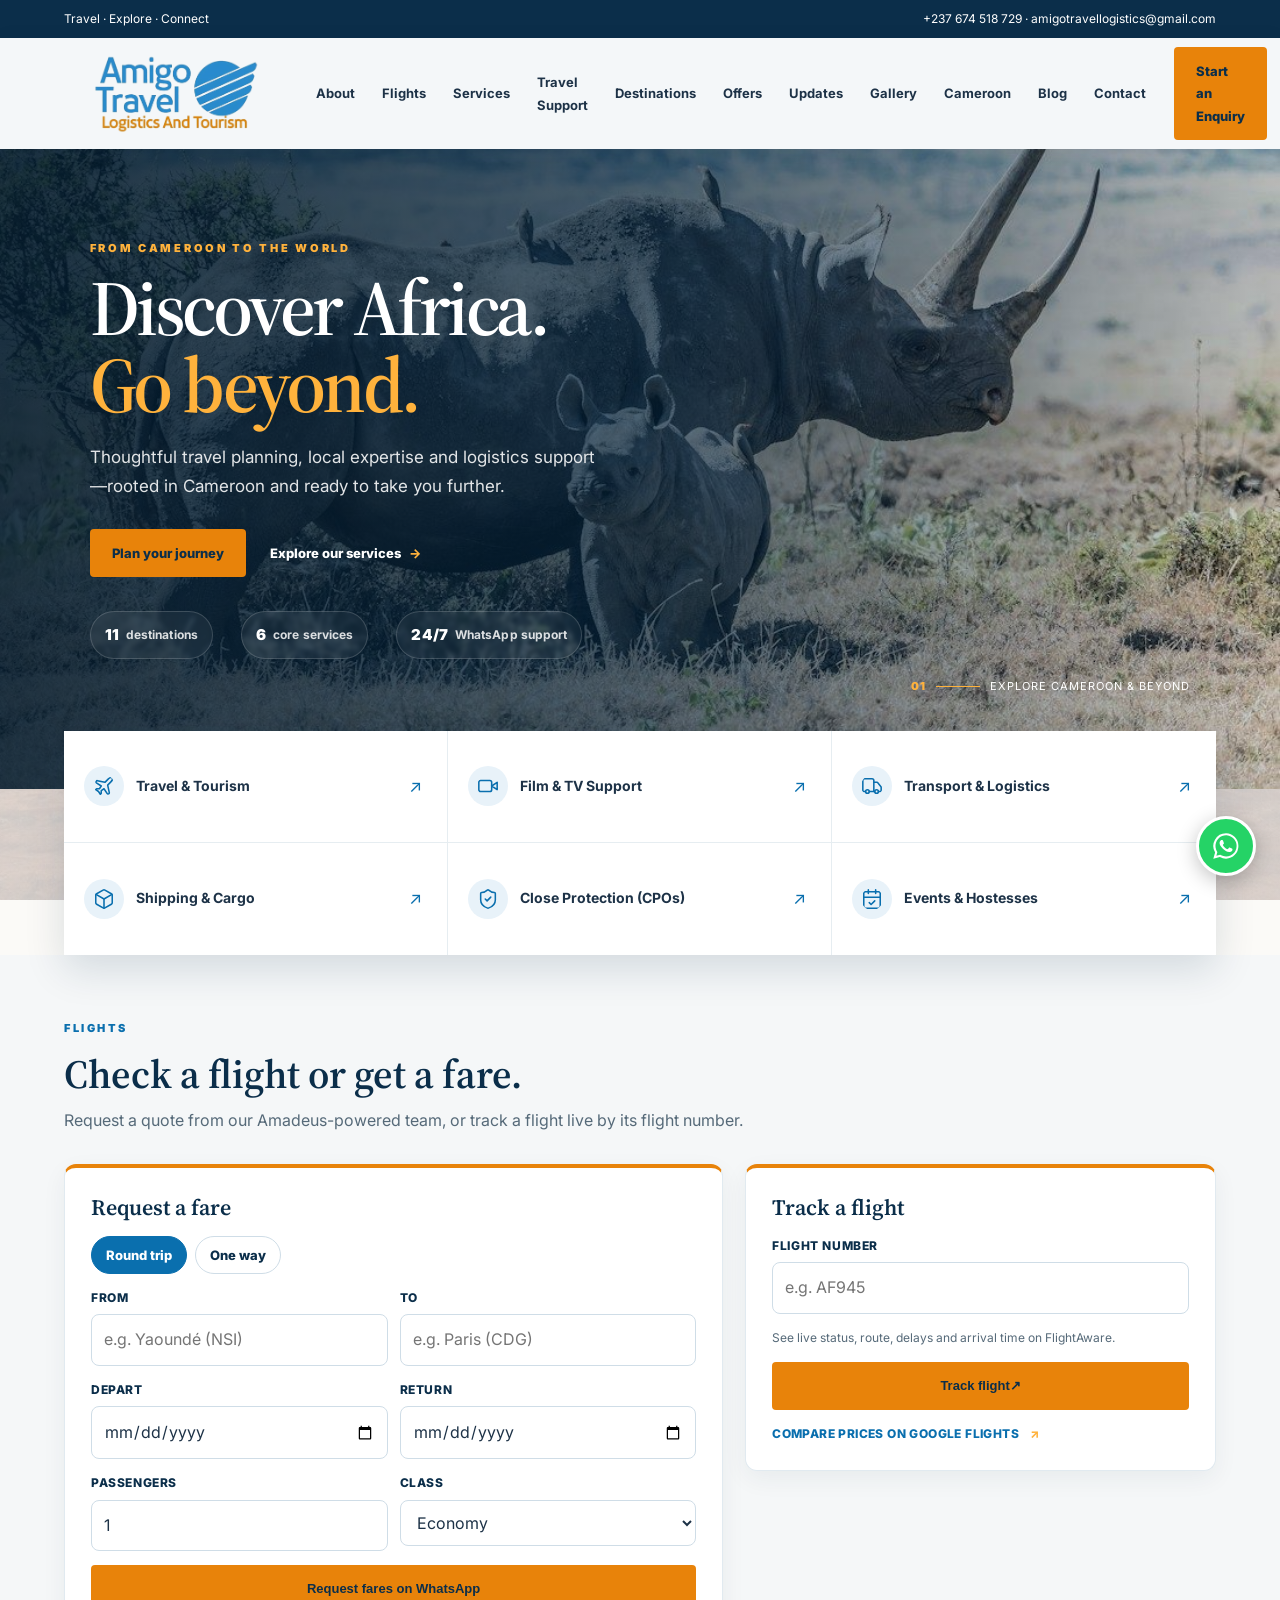
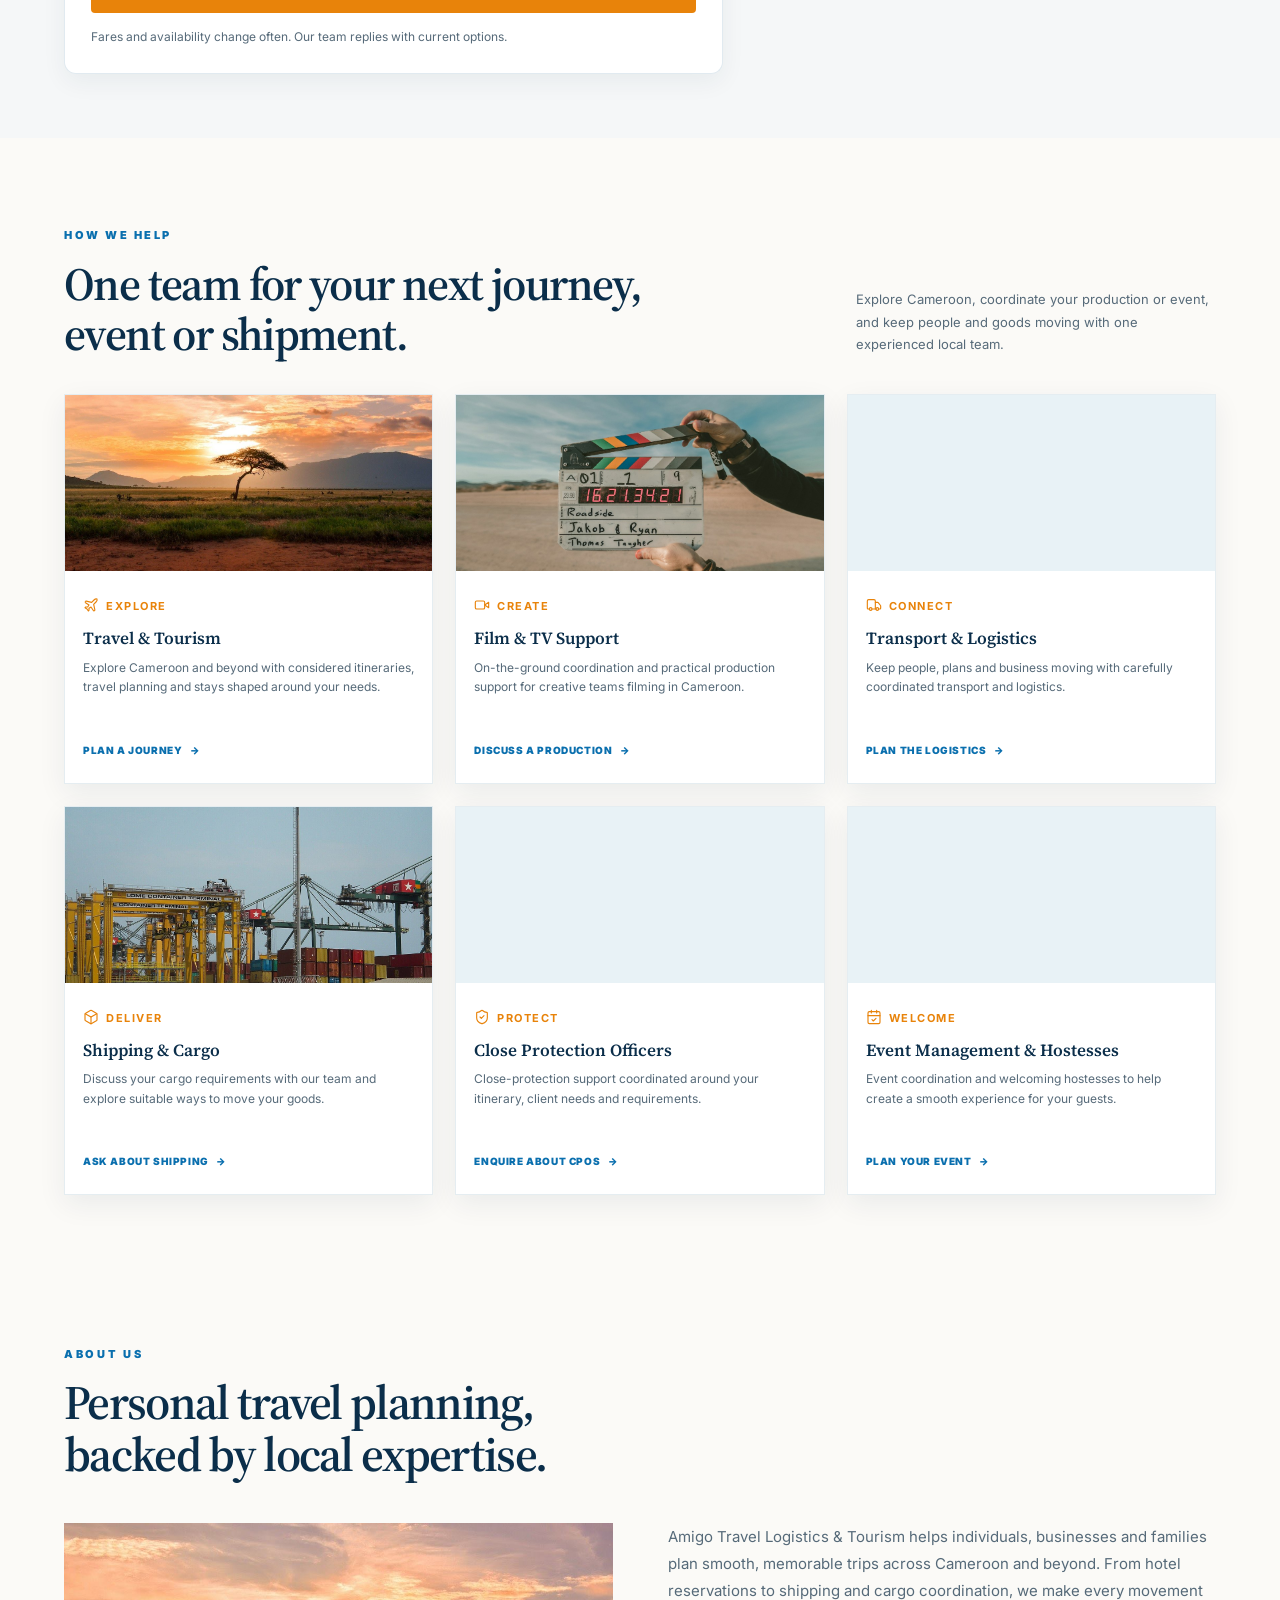
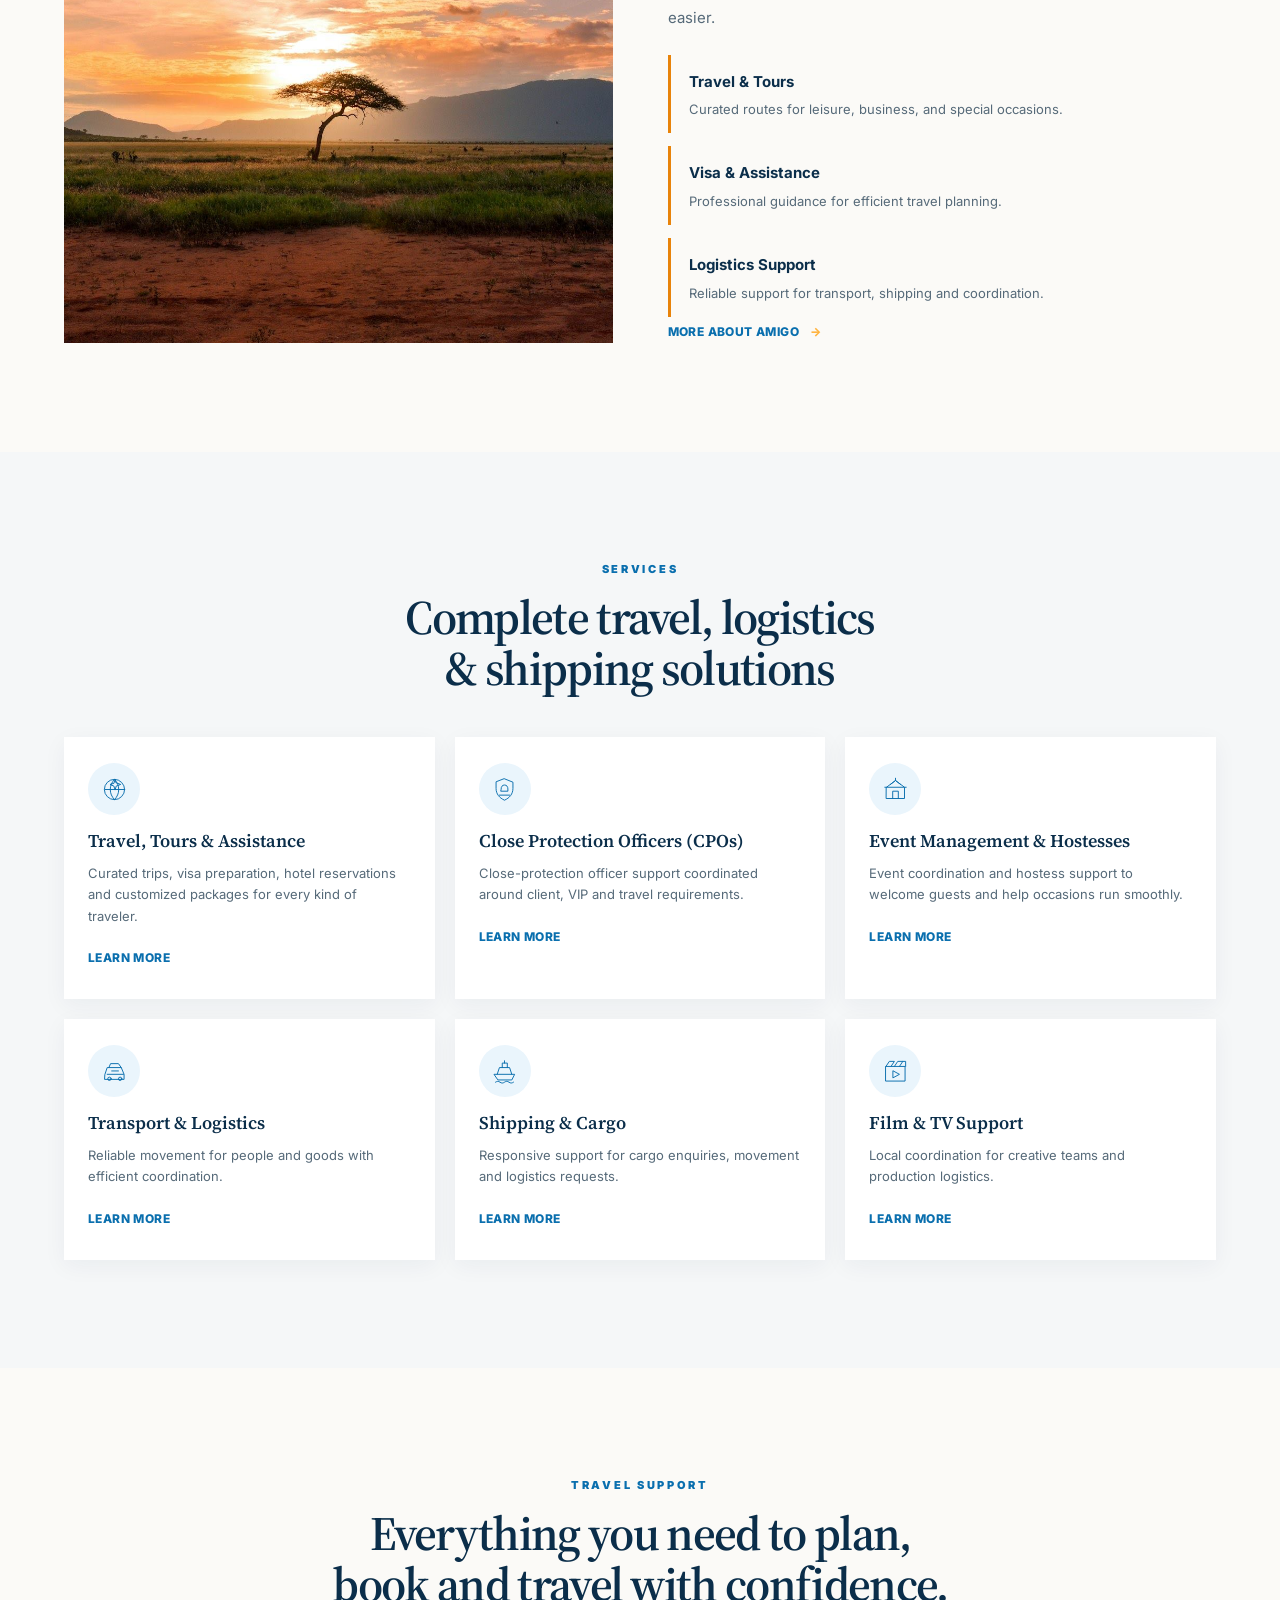
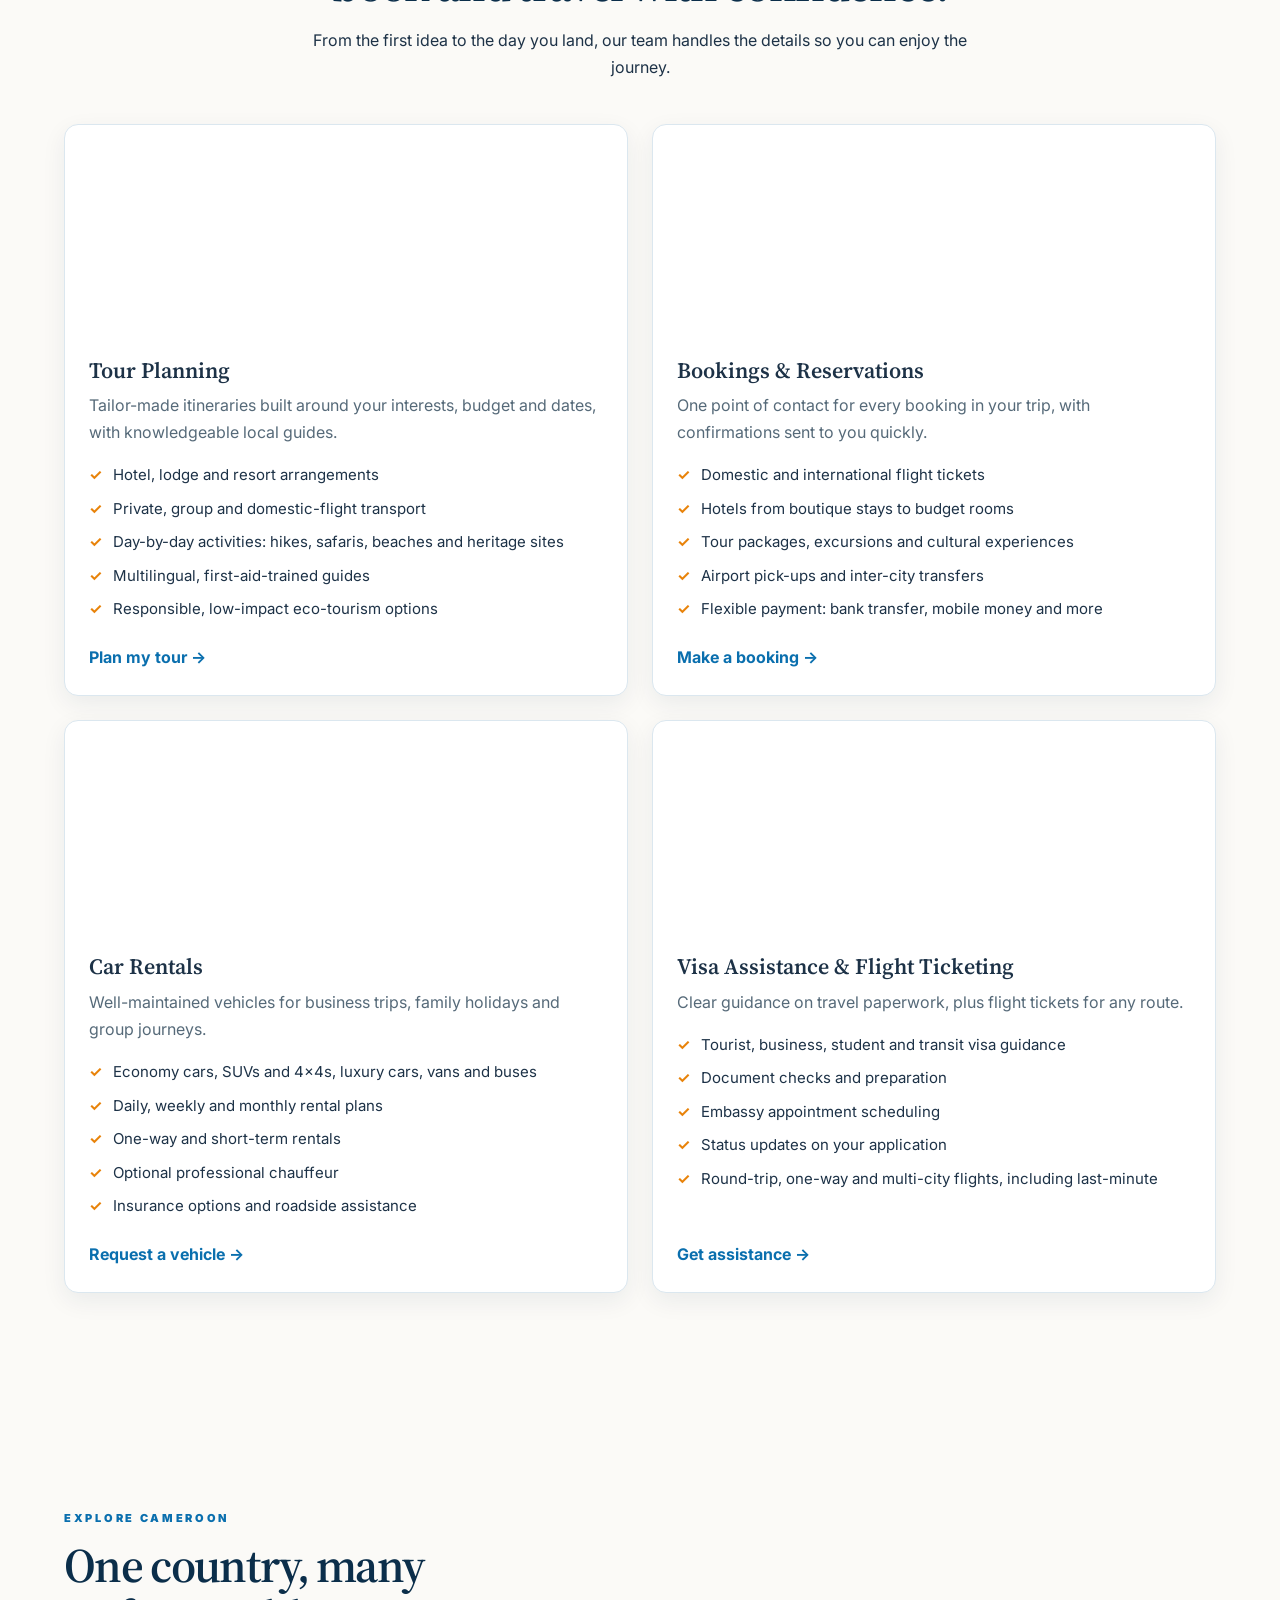
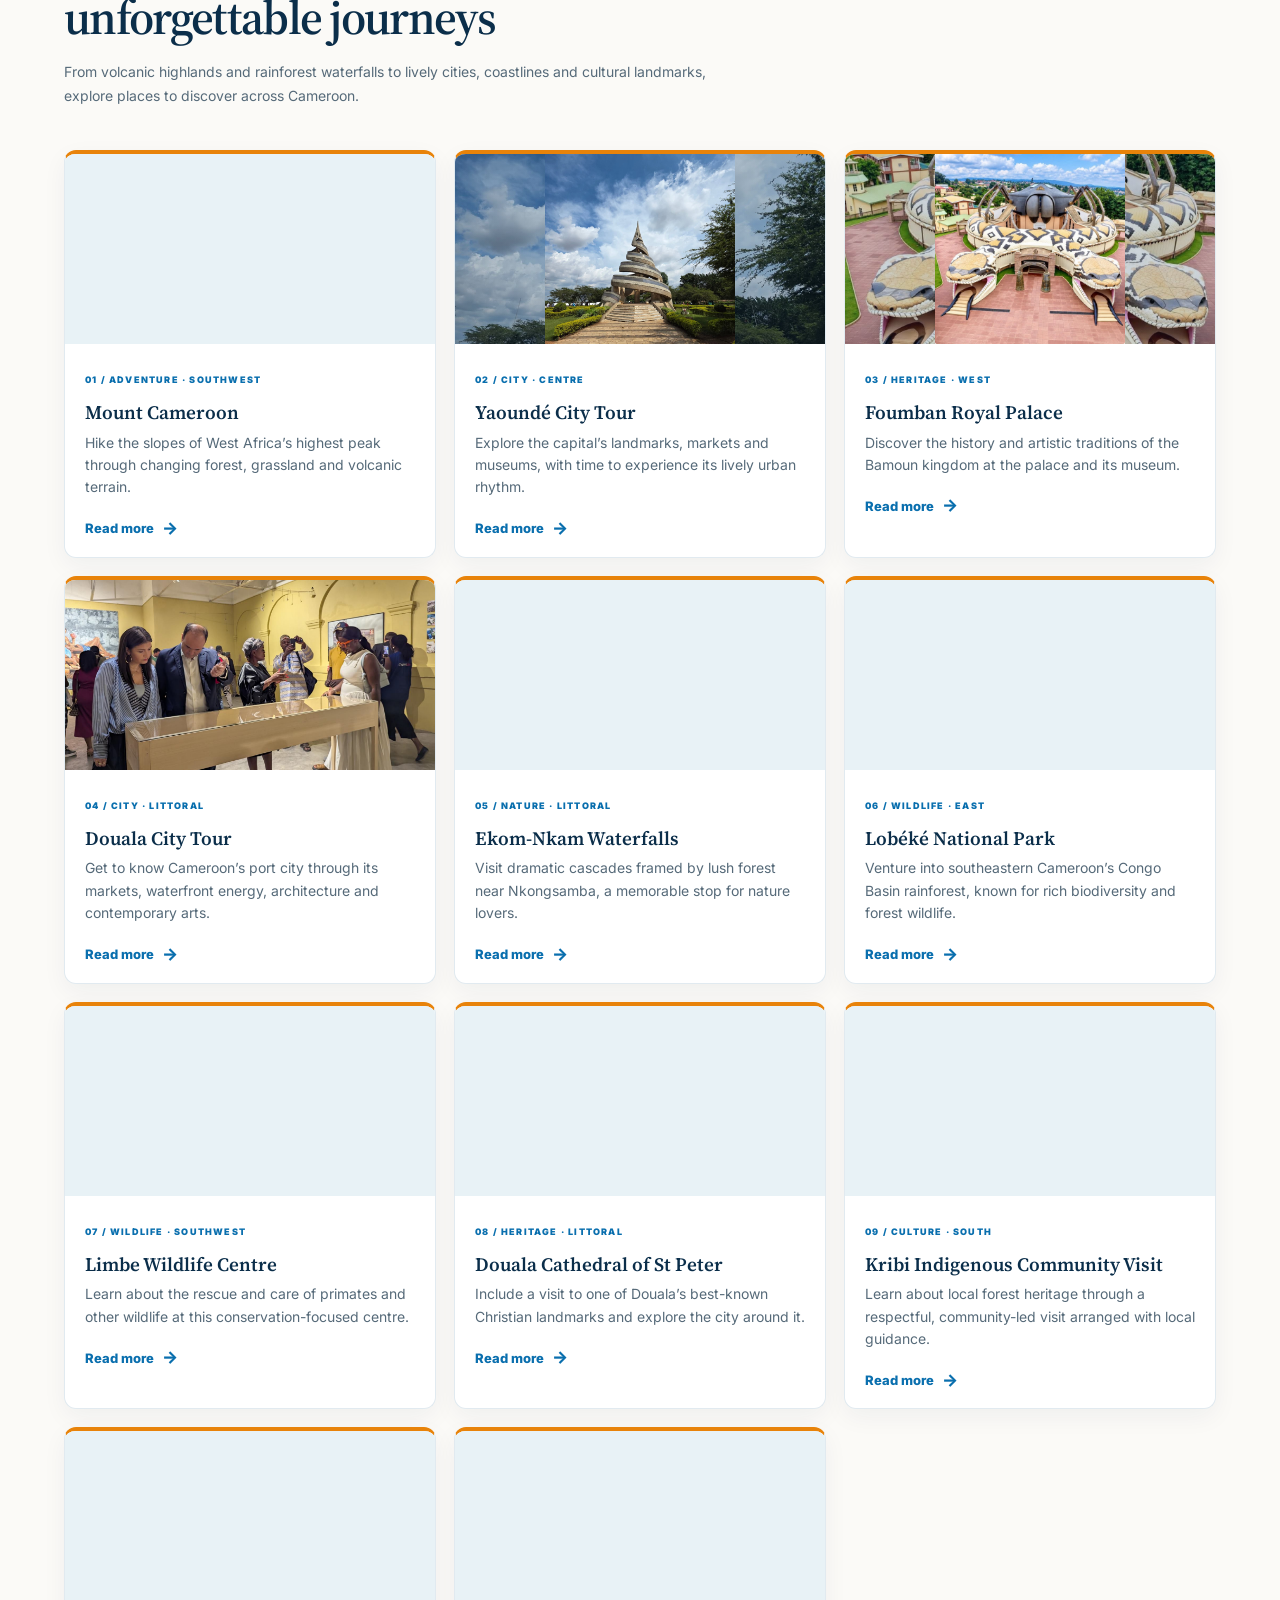
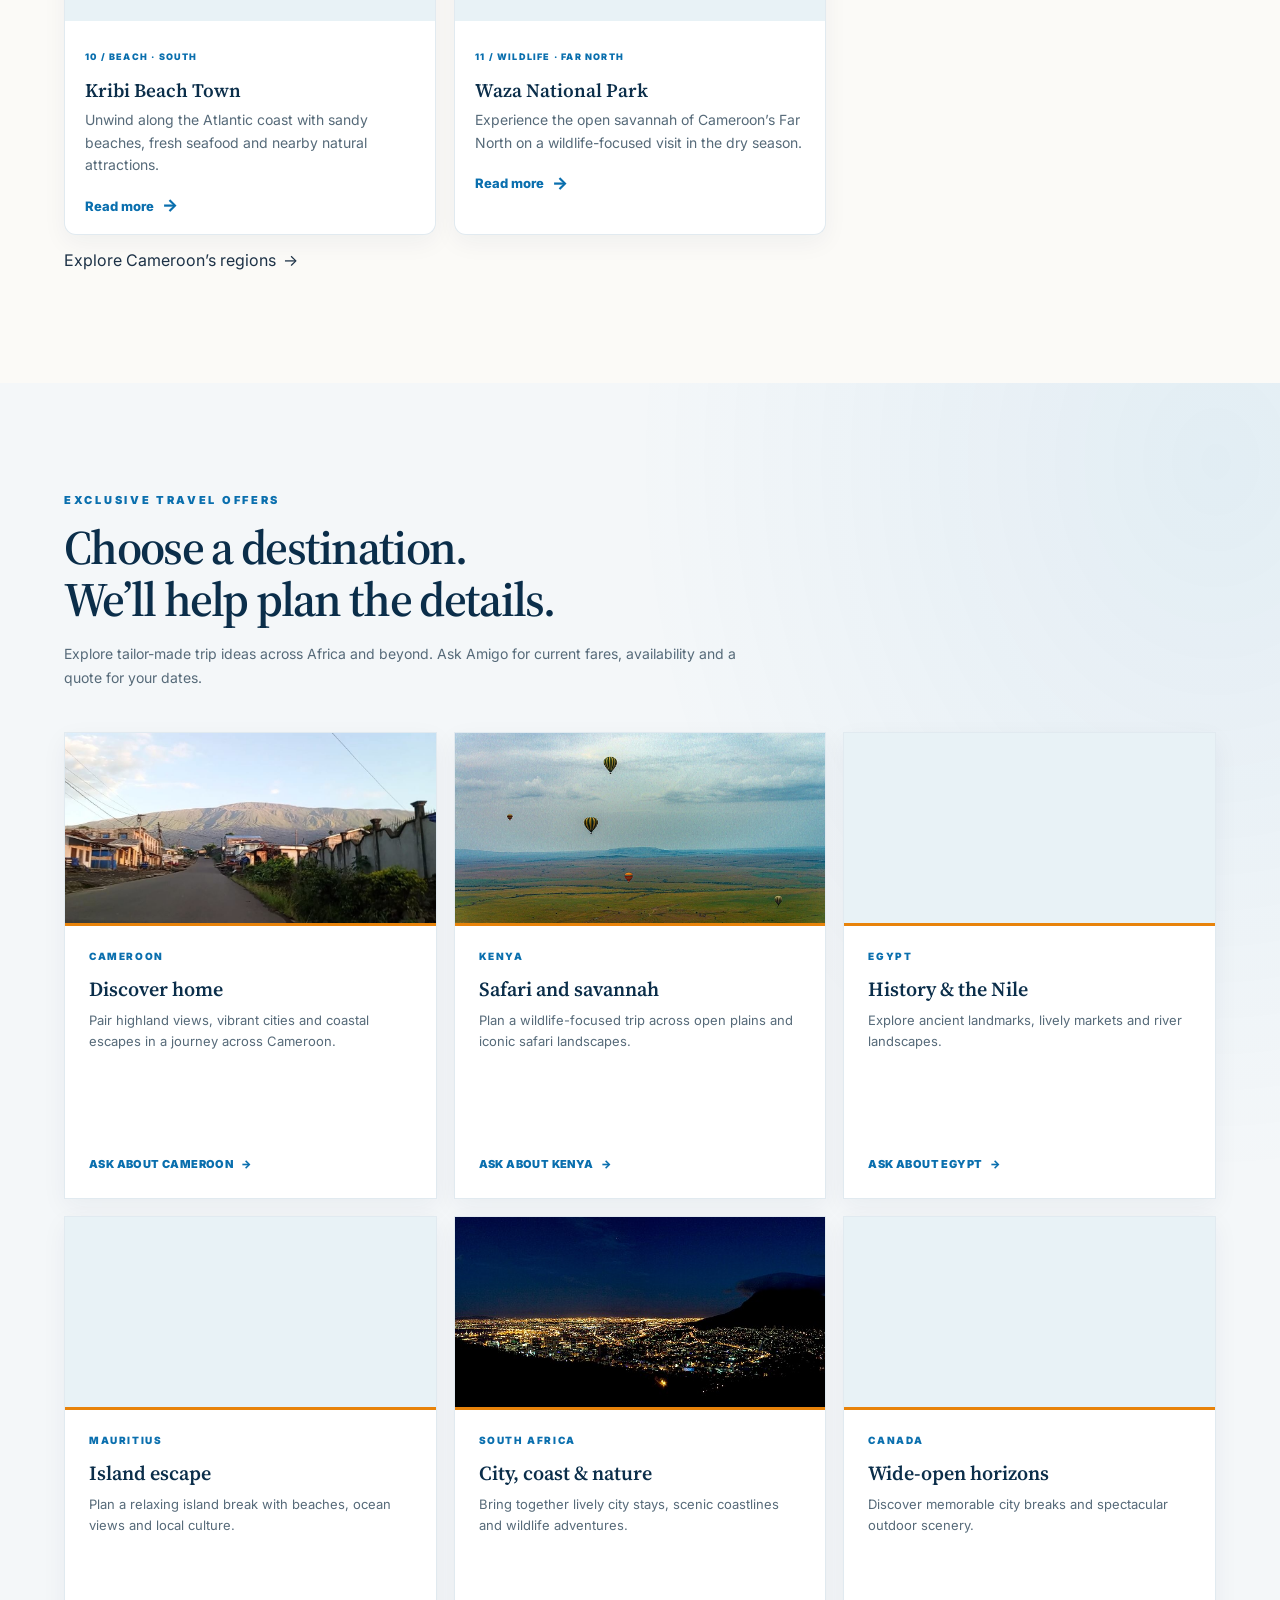
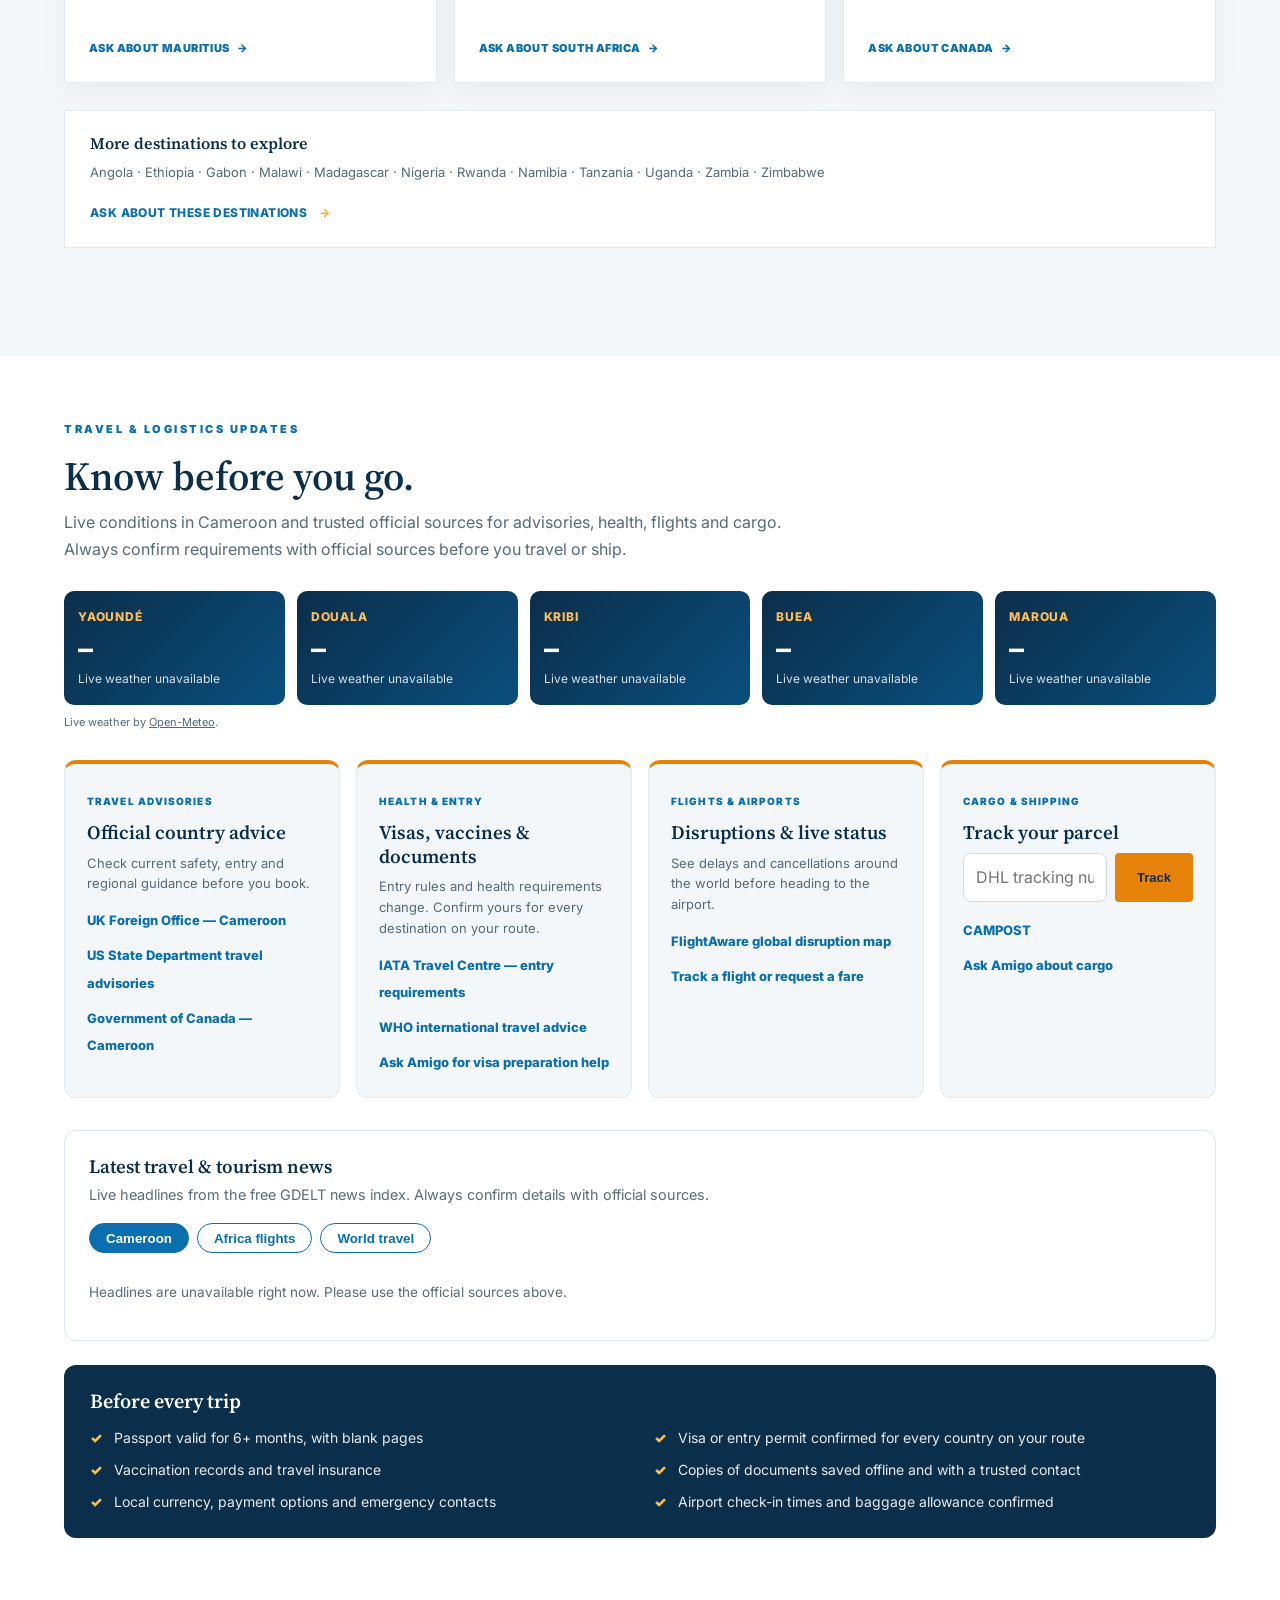
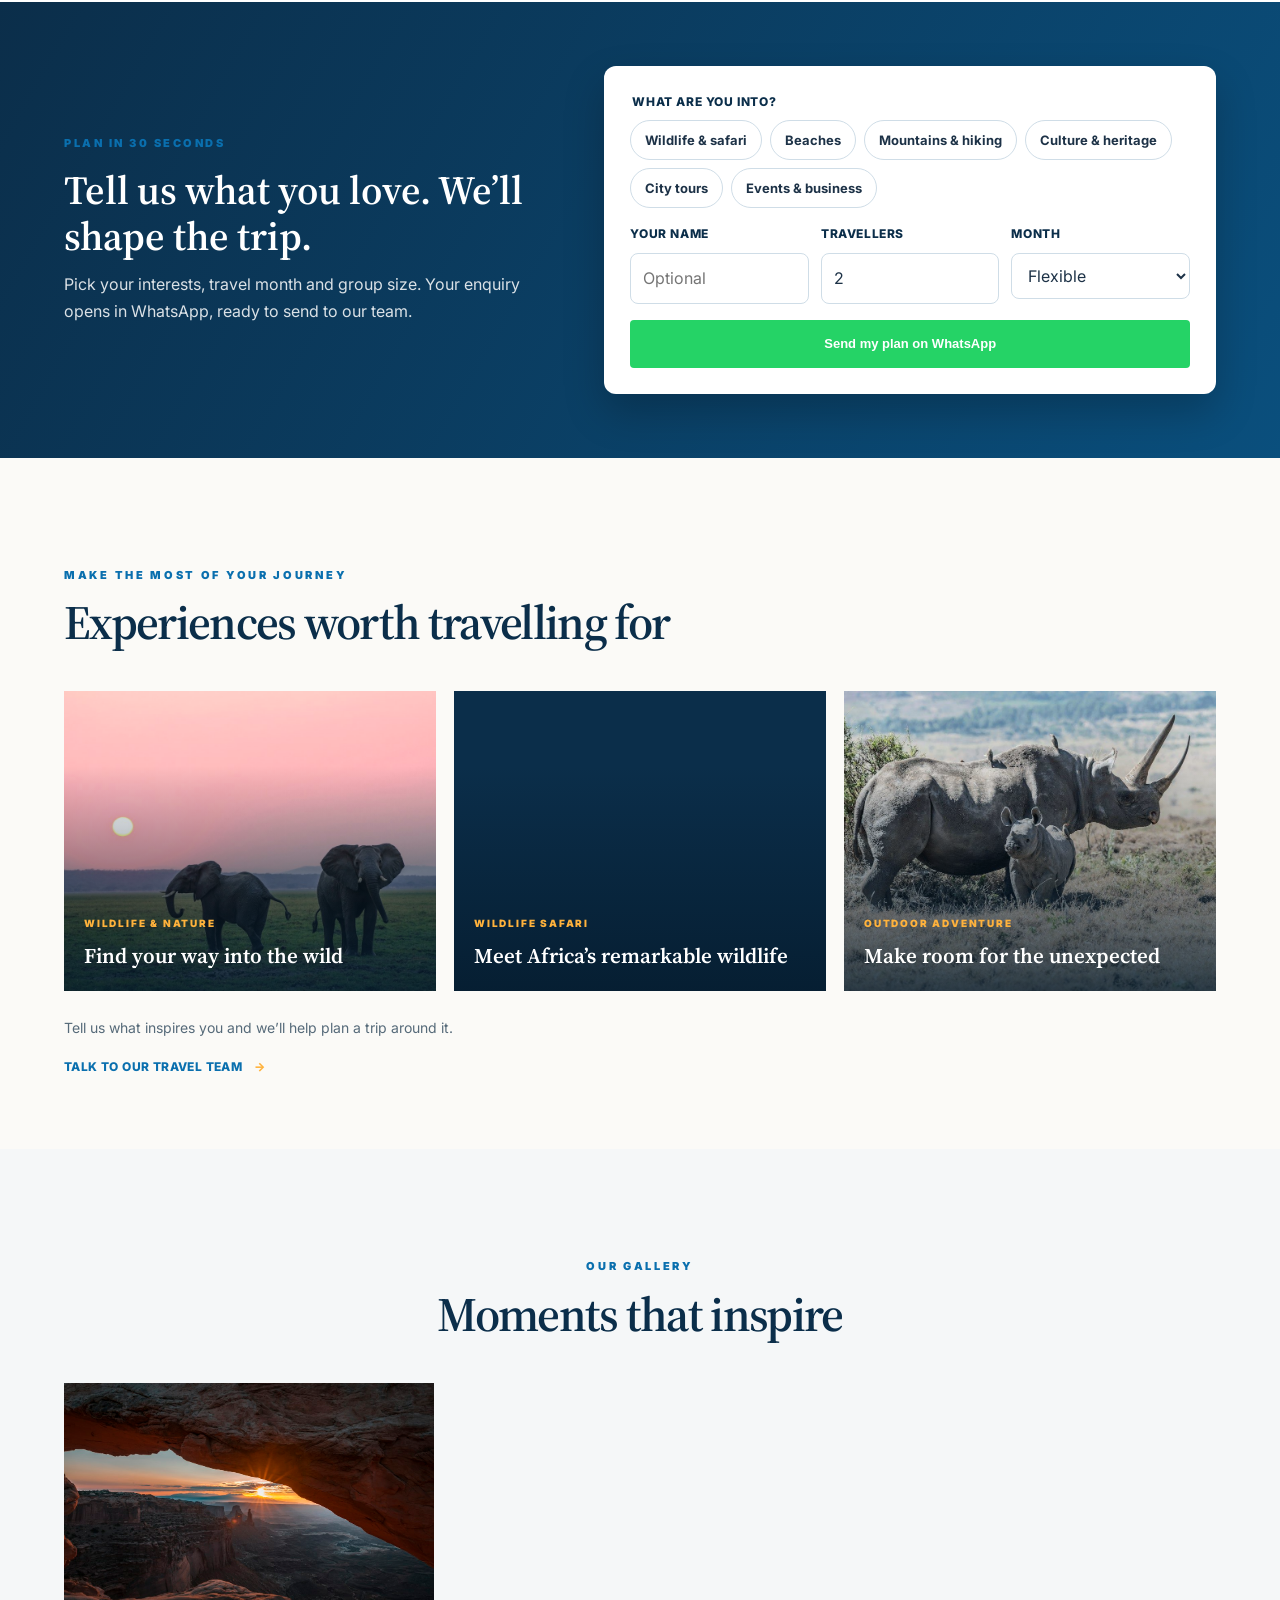
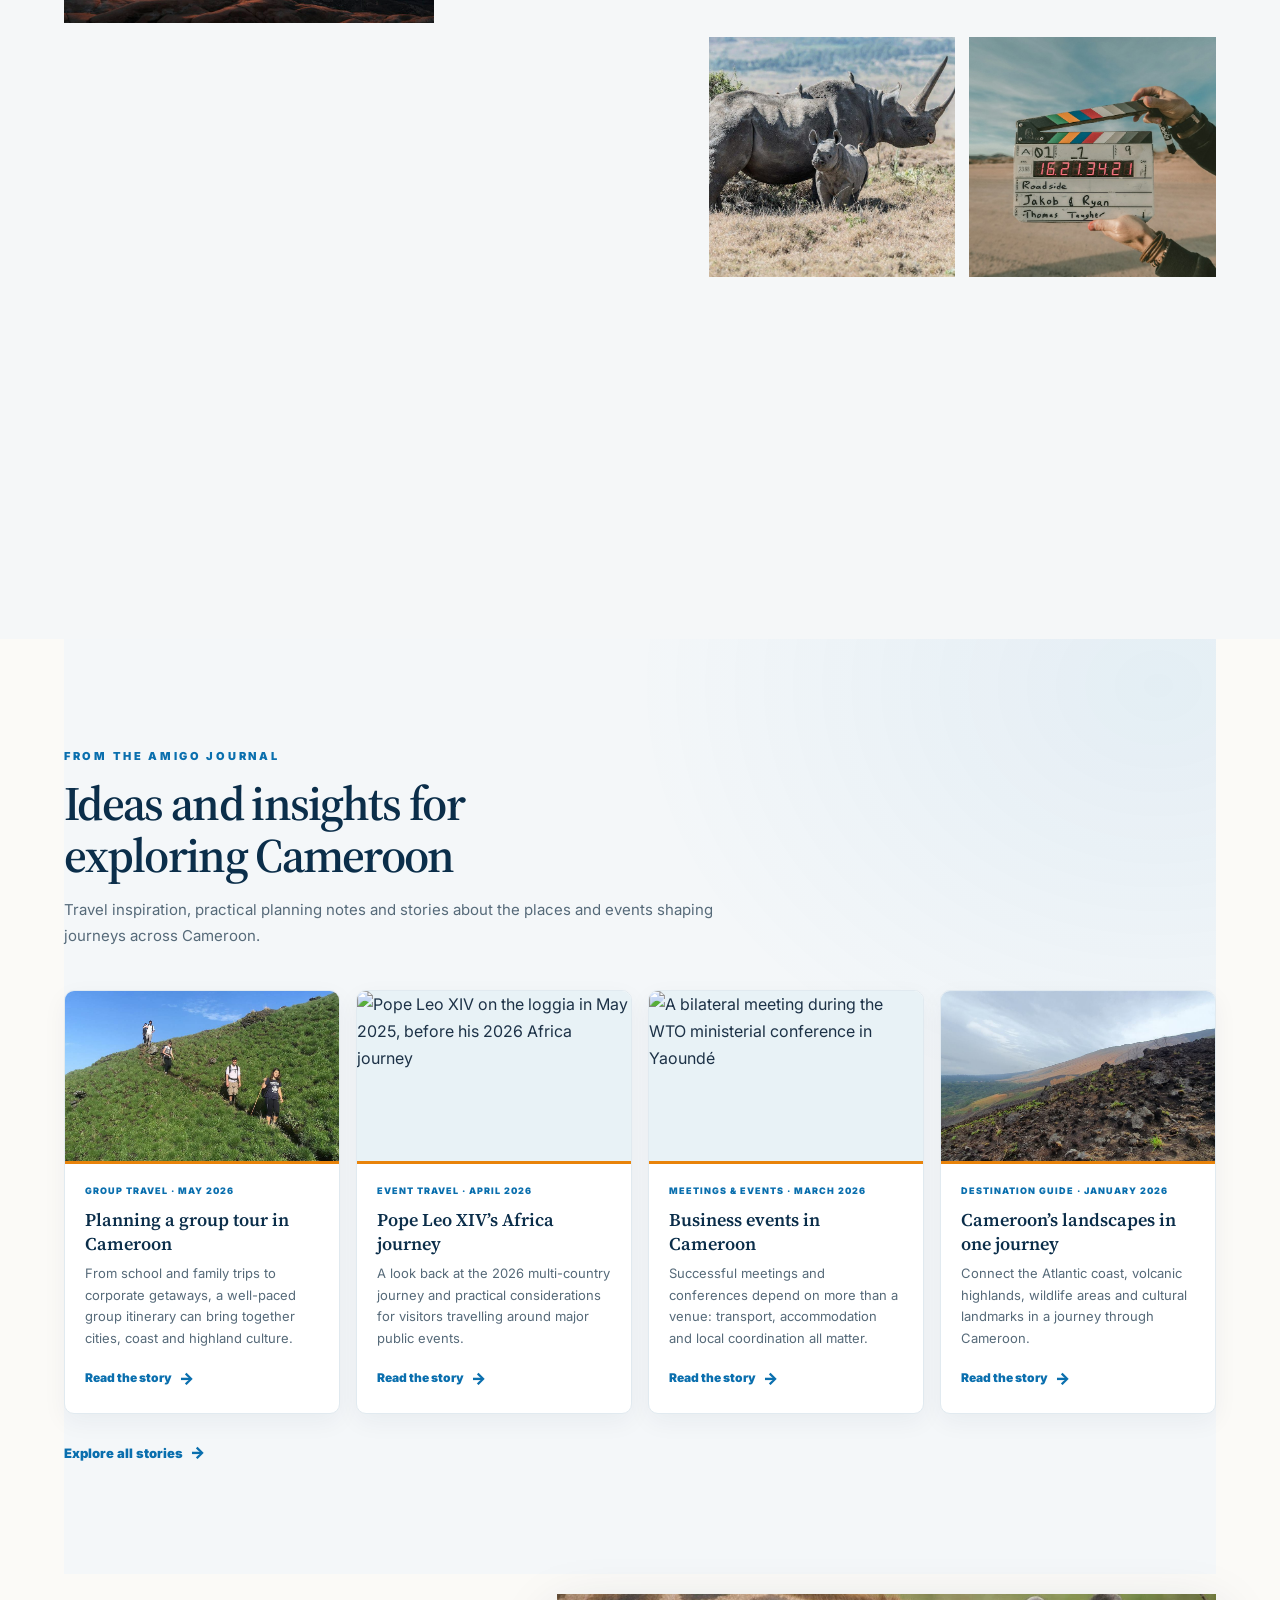
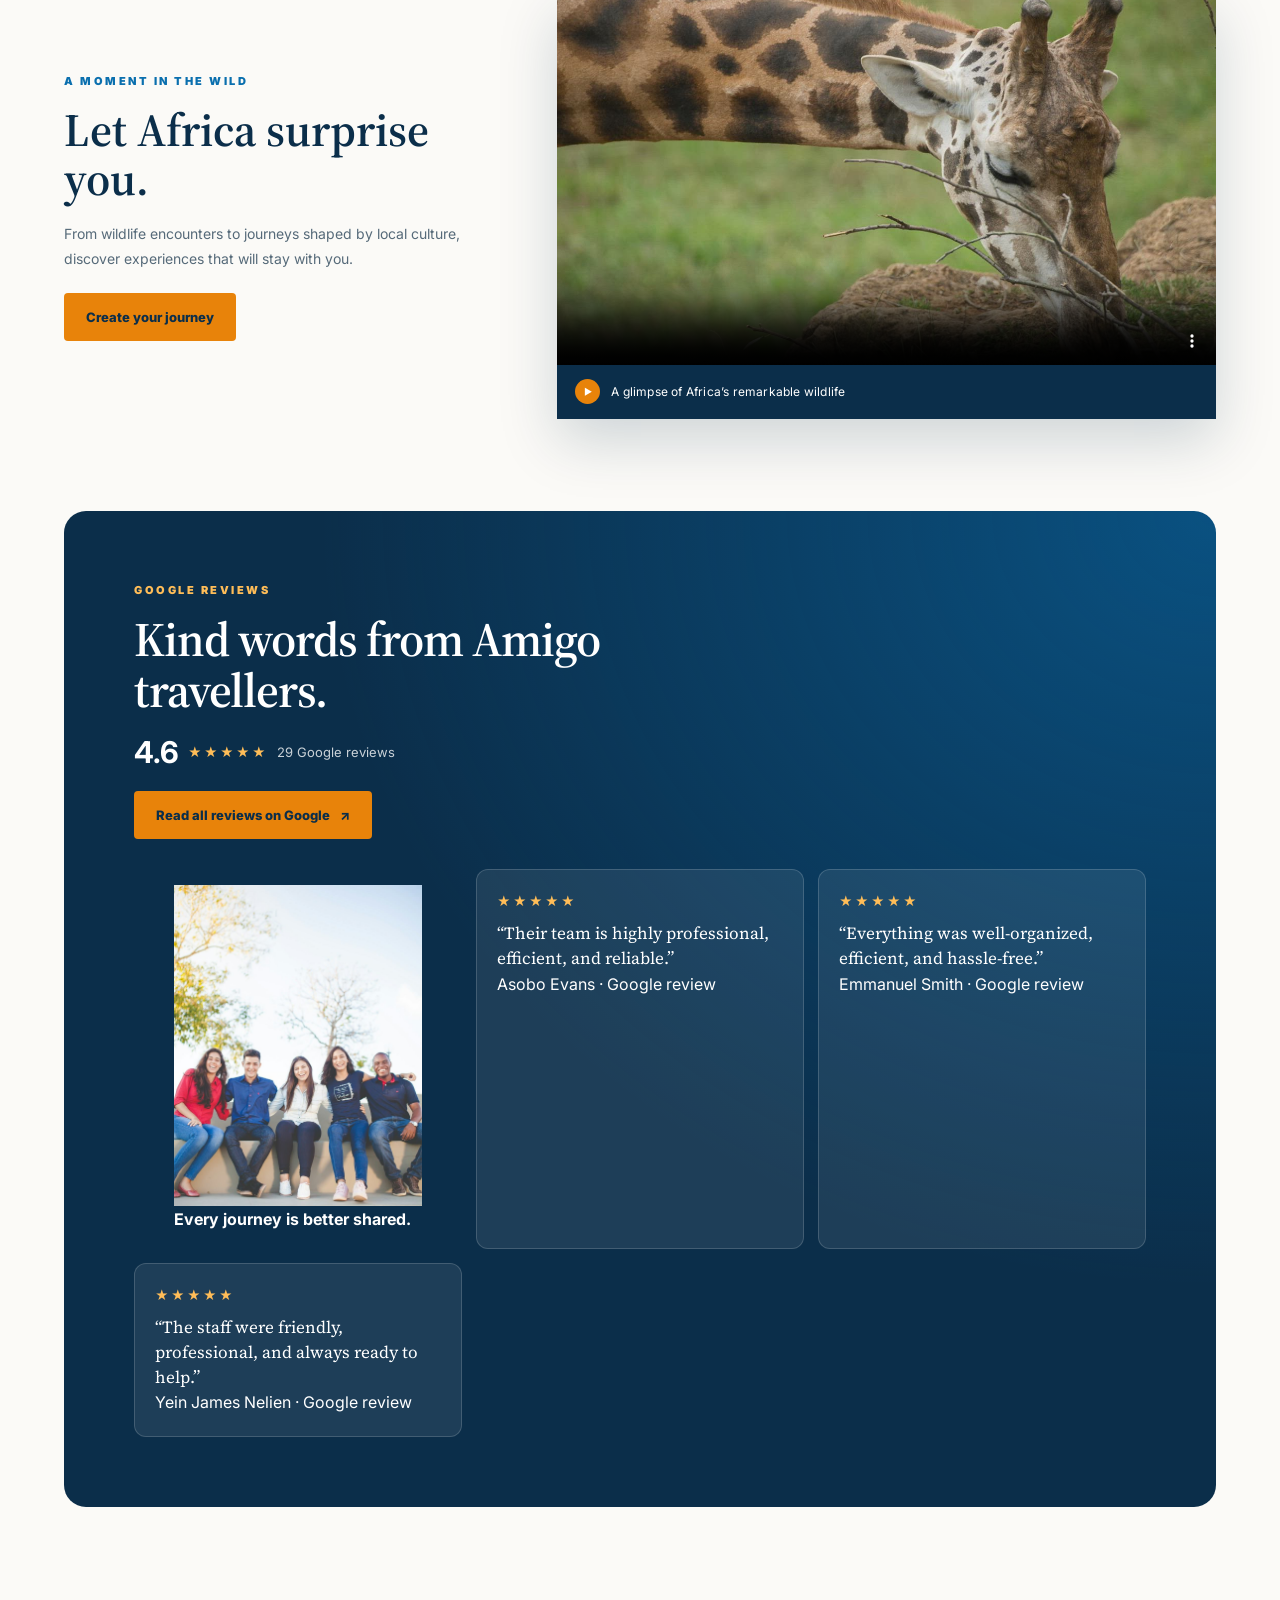
==== commit c9a92876: "Add social links" ====
--- a/index.html
+++ b/index.html
@@ -970,6 +970,7 @@
       <a class="footer-contact" href="contact.html">Talk to our team <span aria-hidden="true">↗</span></a>
       <a class="footer-contact" href="privacy.html">Privacy policy</a>
     </div>
+    <nav class="footer-social" aria-label="Amigo on social media"><a href="https://web.facebook.com/travellogisticscompany/" target="_blank" rel="noopener noreferrer">Facebook</a><a href="https://cm.linkedin.com/company/amigotravellogistics" target="_blank" rel="noopener noreferrer">LinkedIn</a><a href="https://www.tripadvisor.com/Attraction_Review-g293773-d33400981-Reviews-AMIGO_TRAVEL_LOGISTICS_AND_TOURISM-Yaounde_Centre_Region.html" target="_blank" rel="noopener noreferrer">Tripadvisor</a></nav>
     <div class="footer-bottom">
       <span>© 2026 Amigo Travel Logistics and Tourism. All rights reserved.</span>
       <a href="#top">Back to top ↑</a>
--- a/styles.css
+++ b/styles.css
@@ -4419,3 +4419,7 @@
     grid-template-columns: 1fr;
   }
 }
+
+.footer-social{display:flex;flex-wrap:wrap;gap:.5rem 1.5rem;justify-content:center;padding:1rem 0;border-top:1px solid rgba(255,255,255,.15)}
+.footer-social a{color:inherit;font-weight:500;text-decoration:none;opacity:.9}
+.footer-social a:hover{opacity:1;text-decoration:underline}
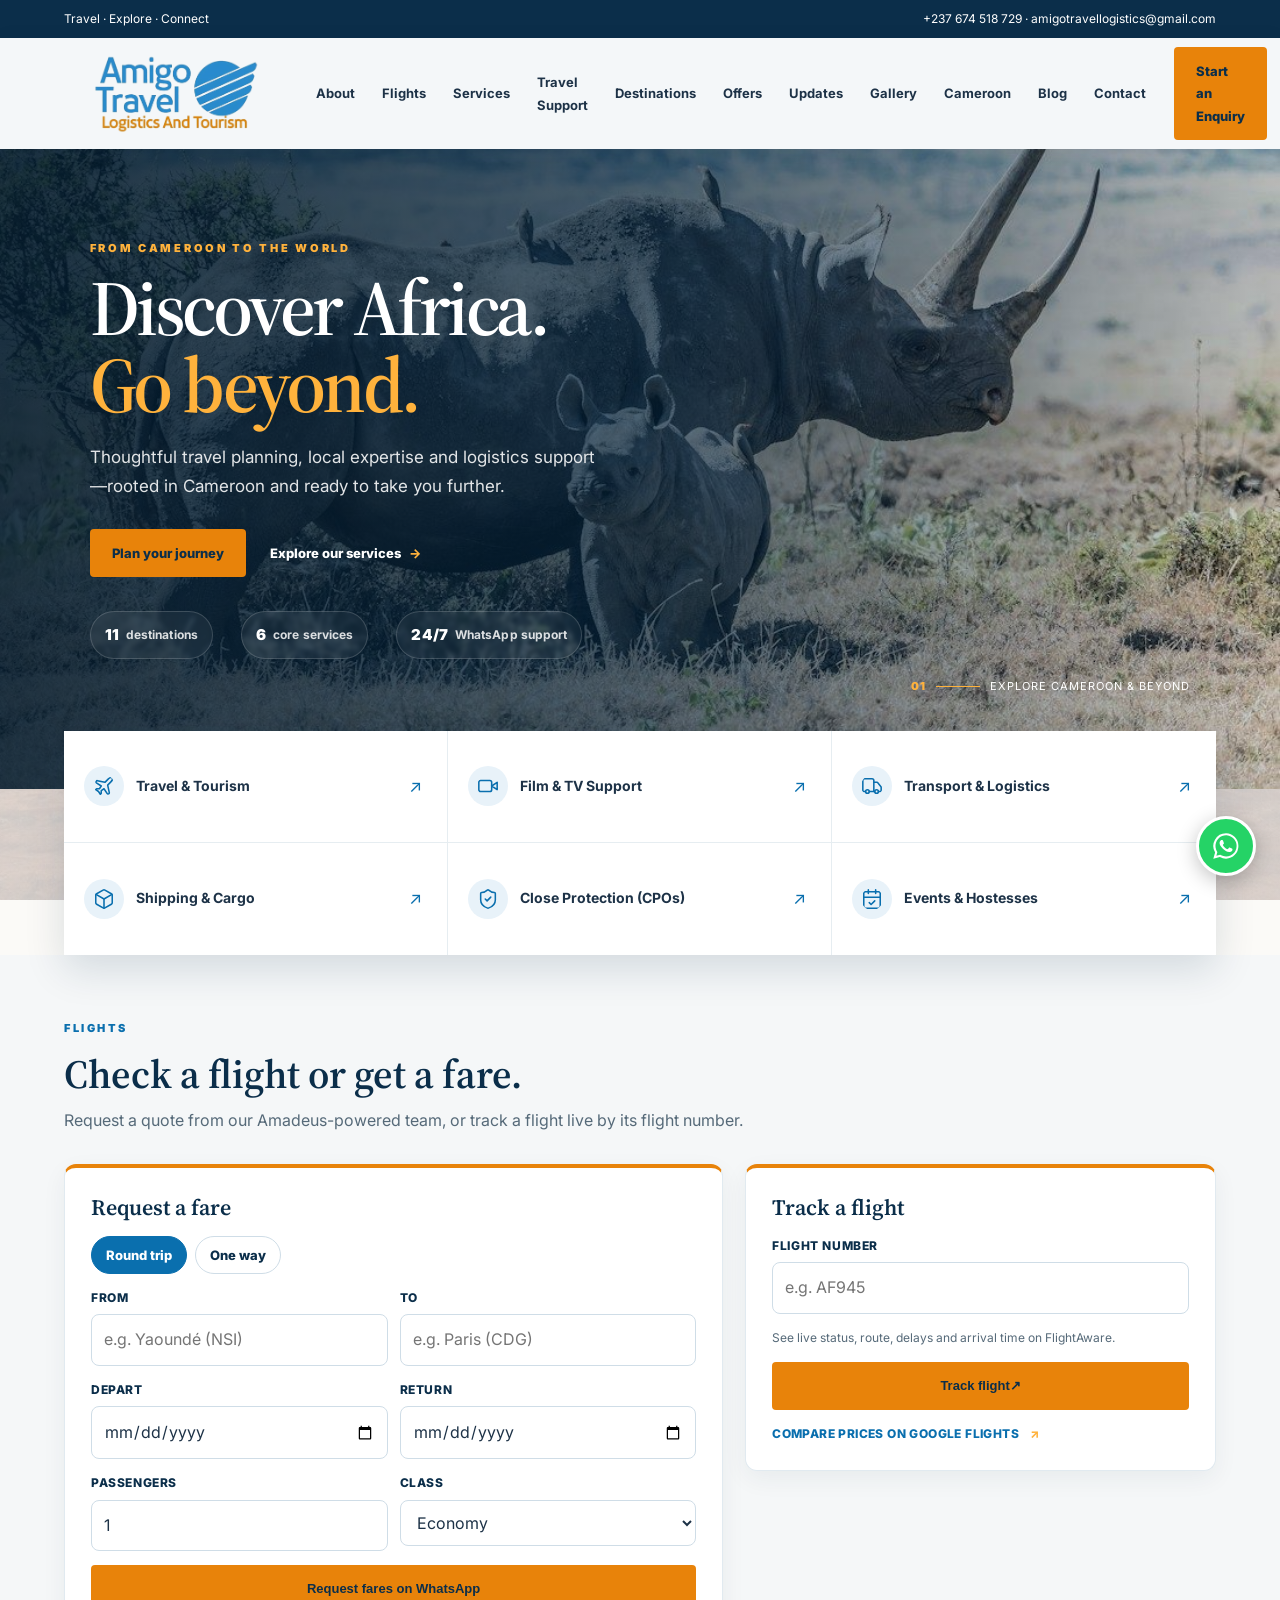
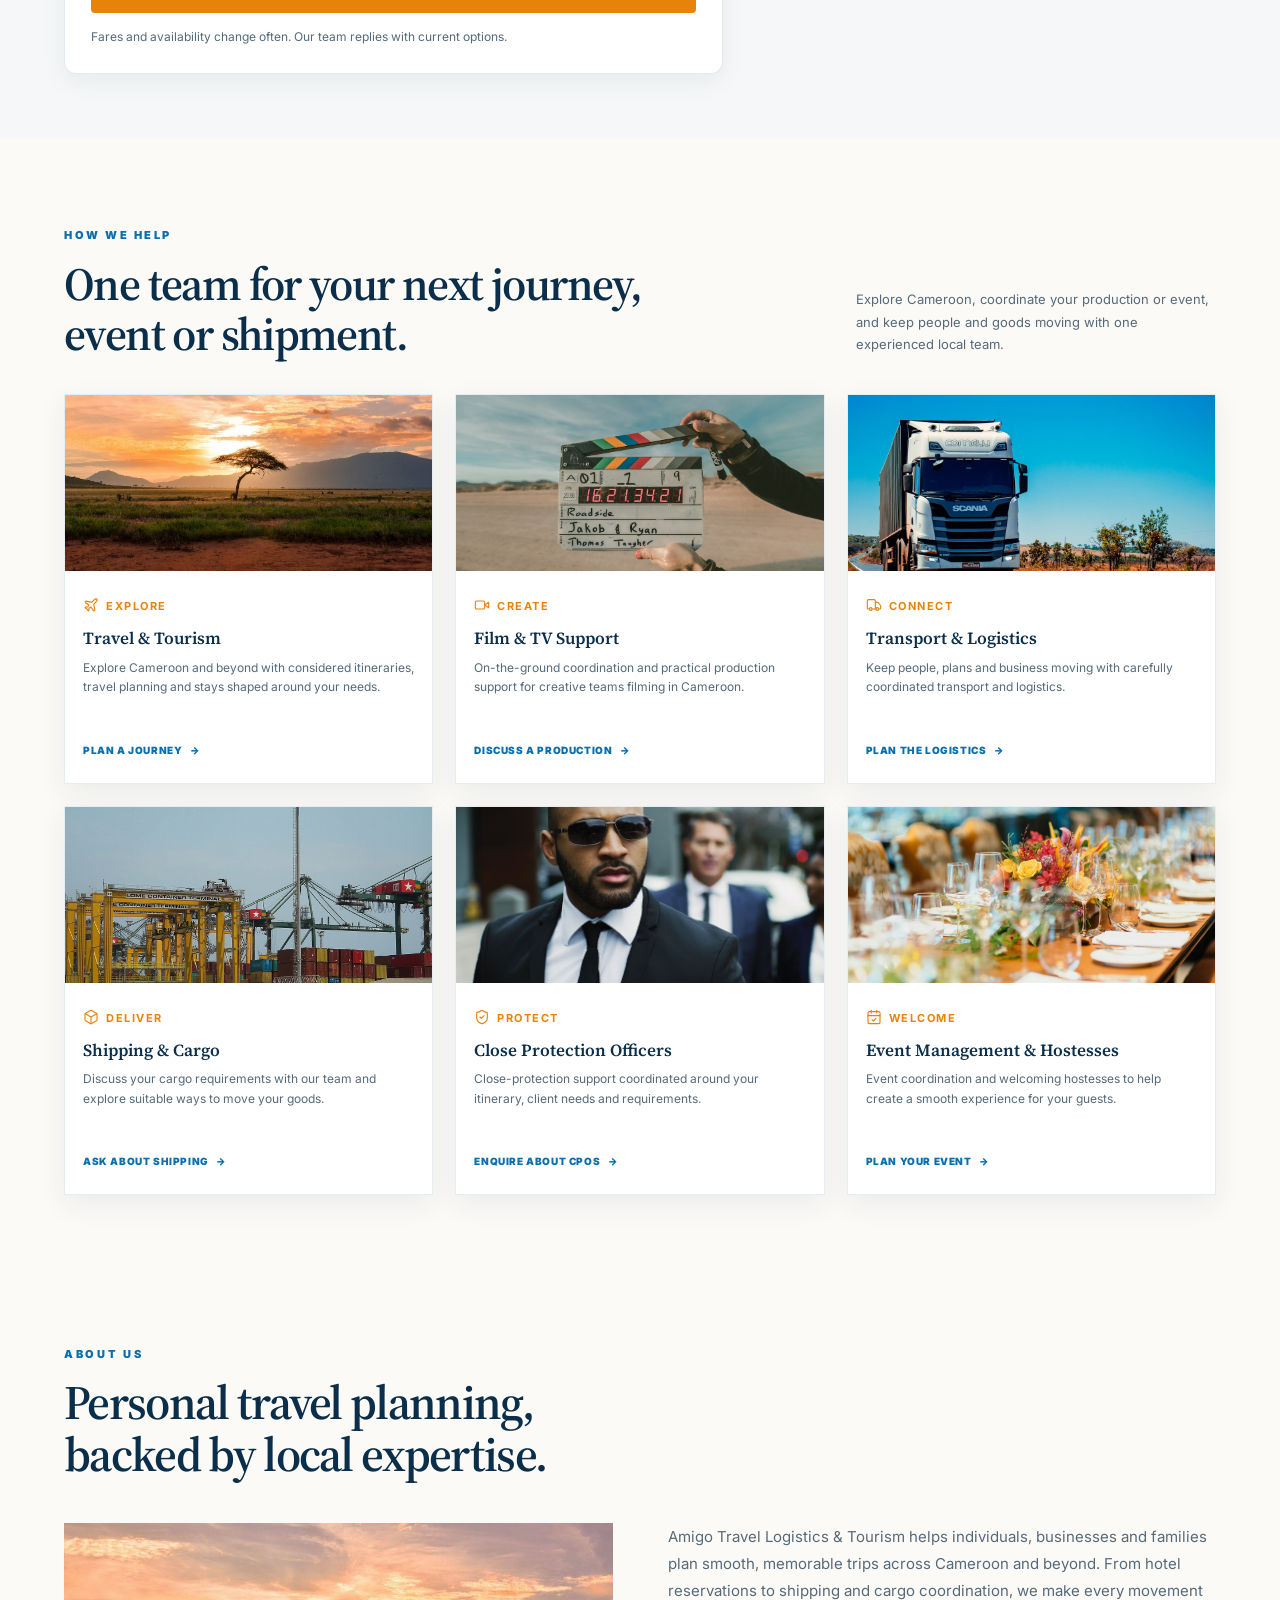
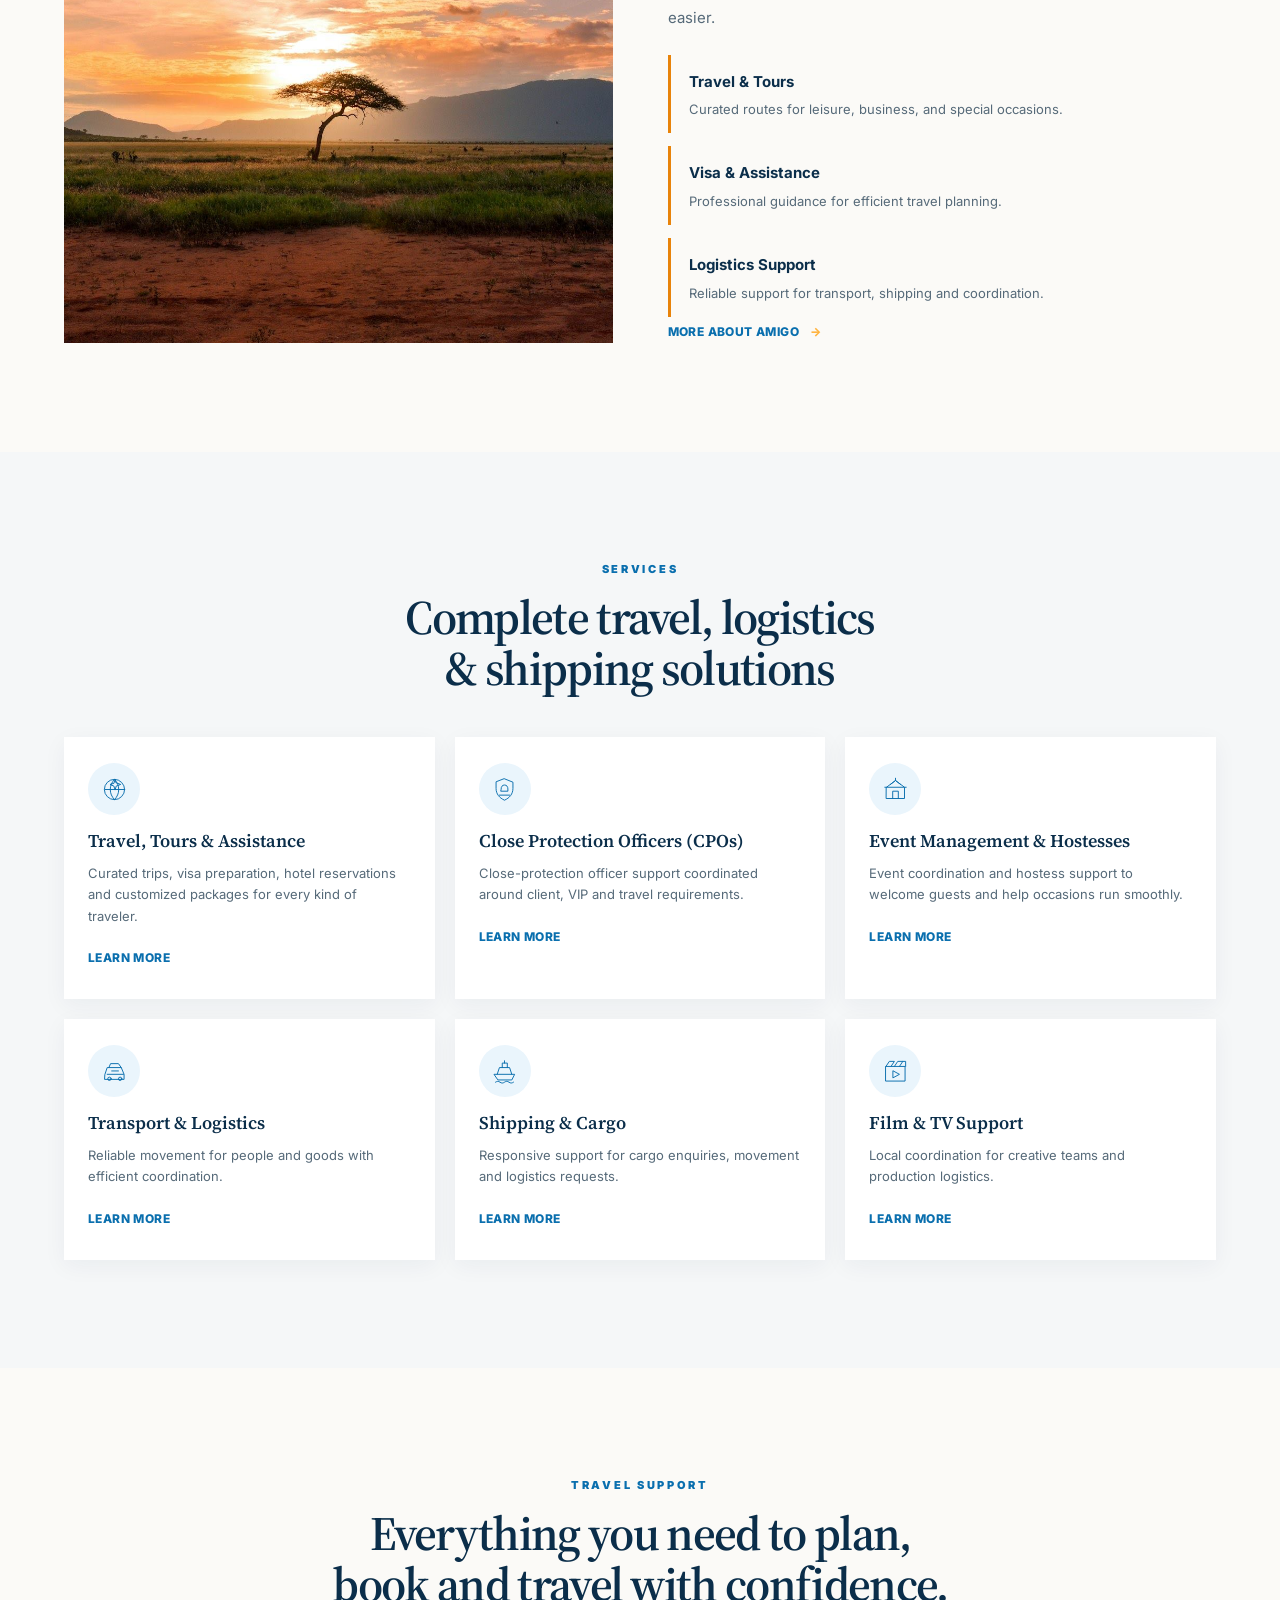
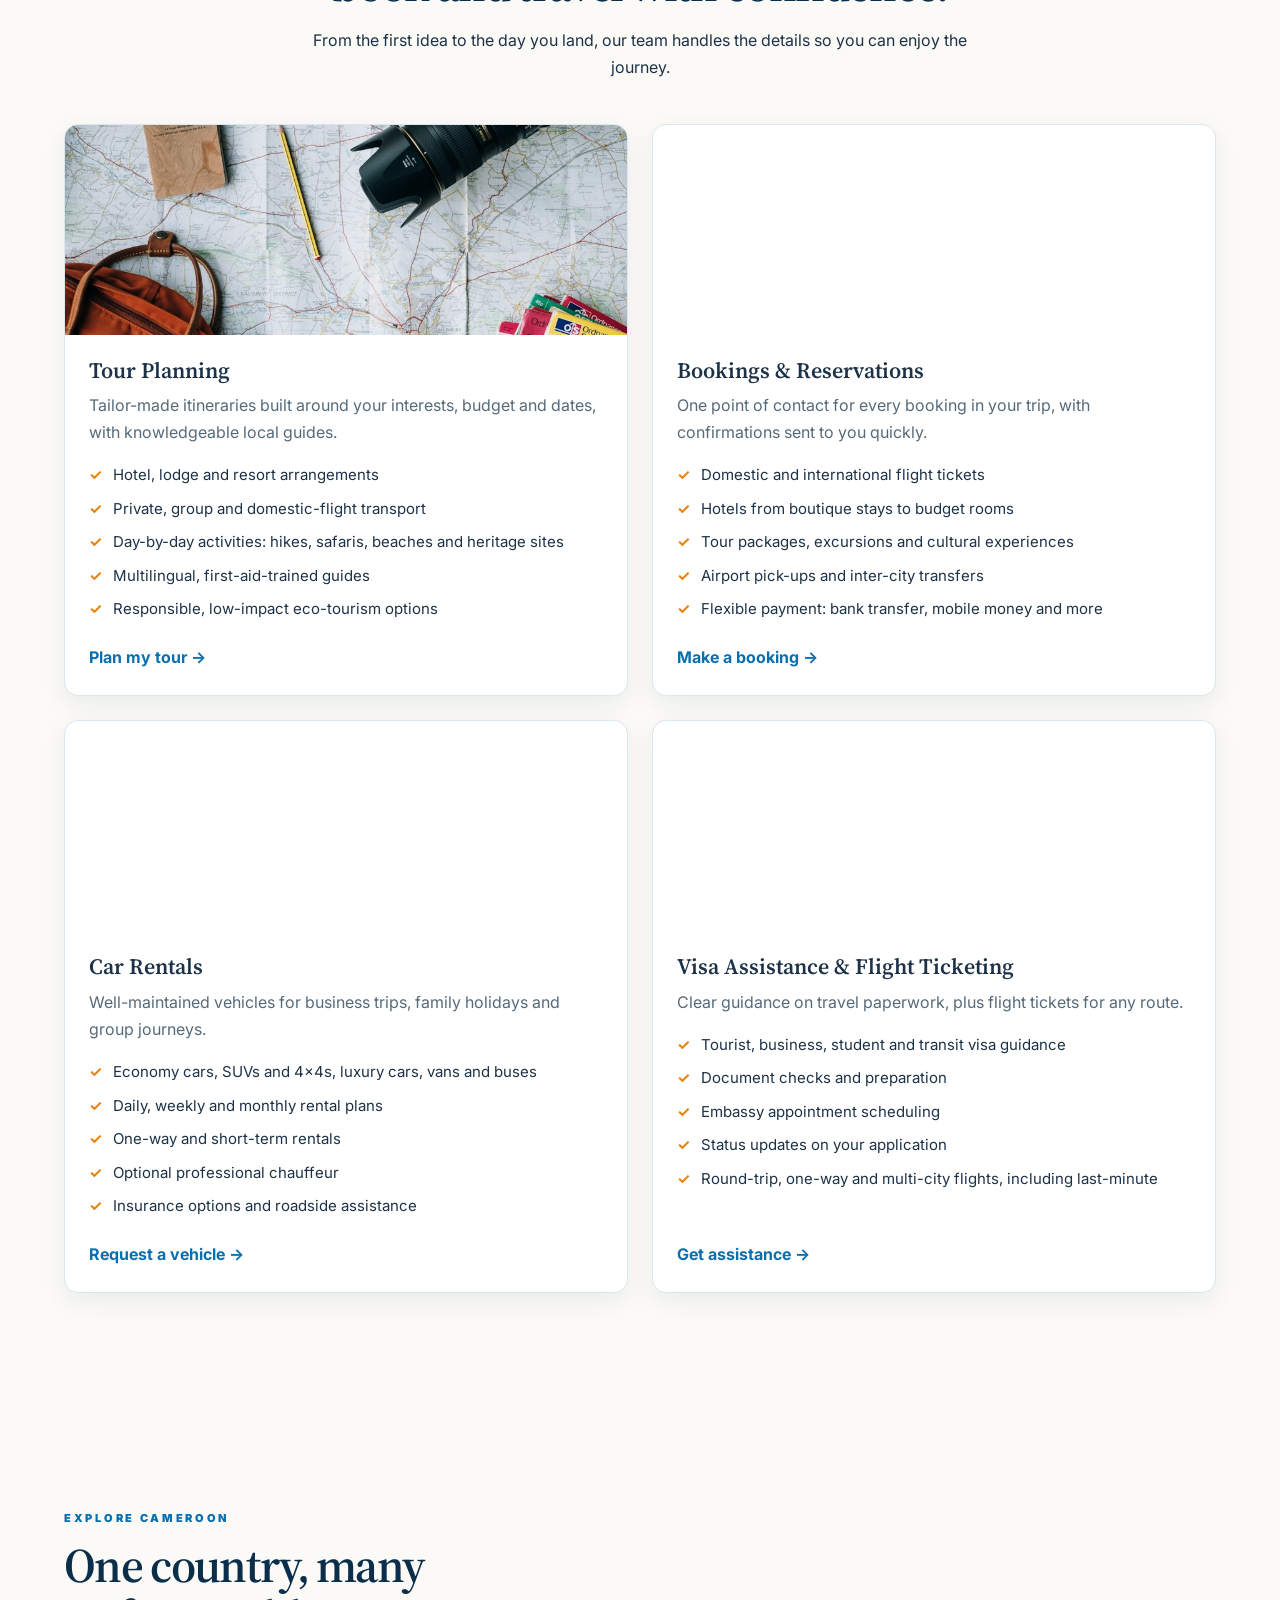
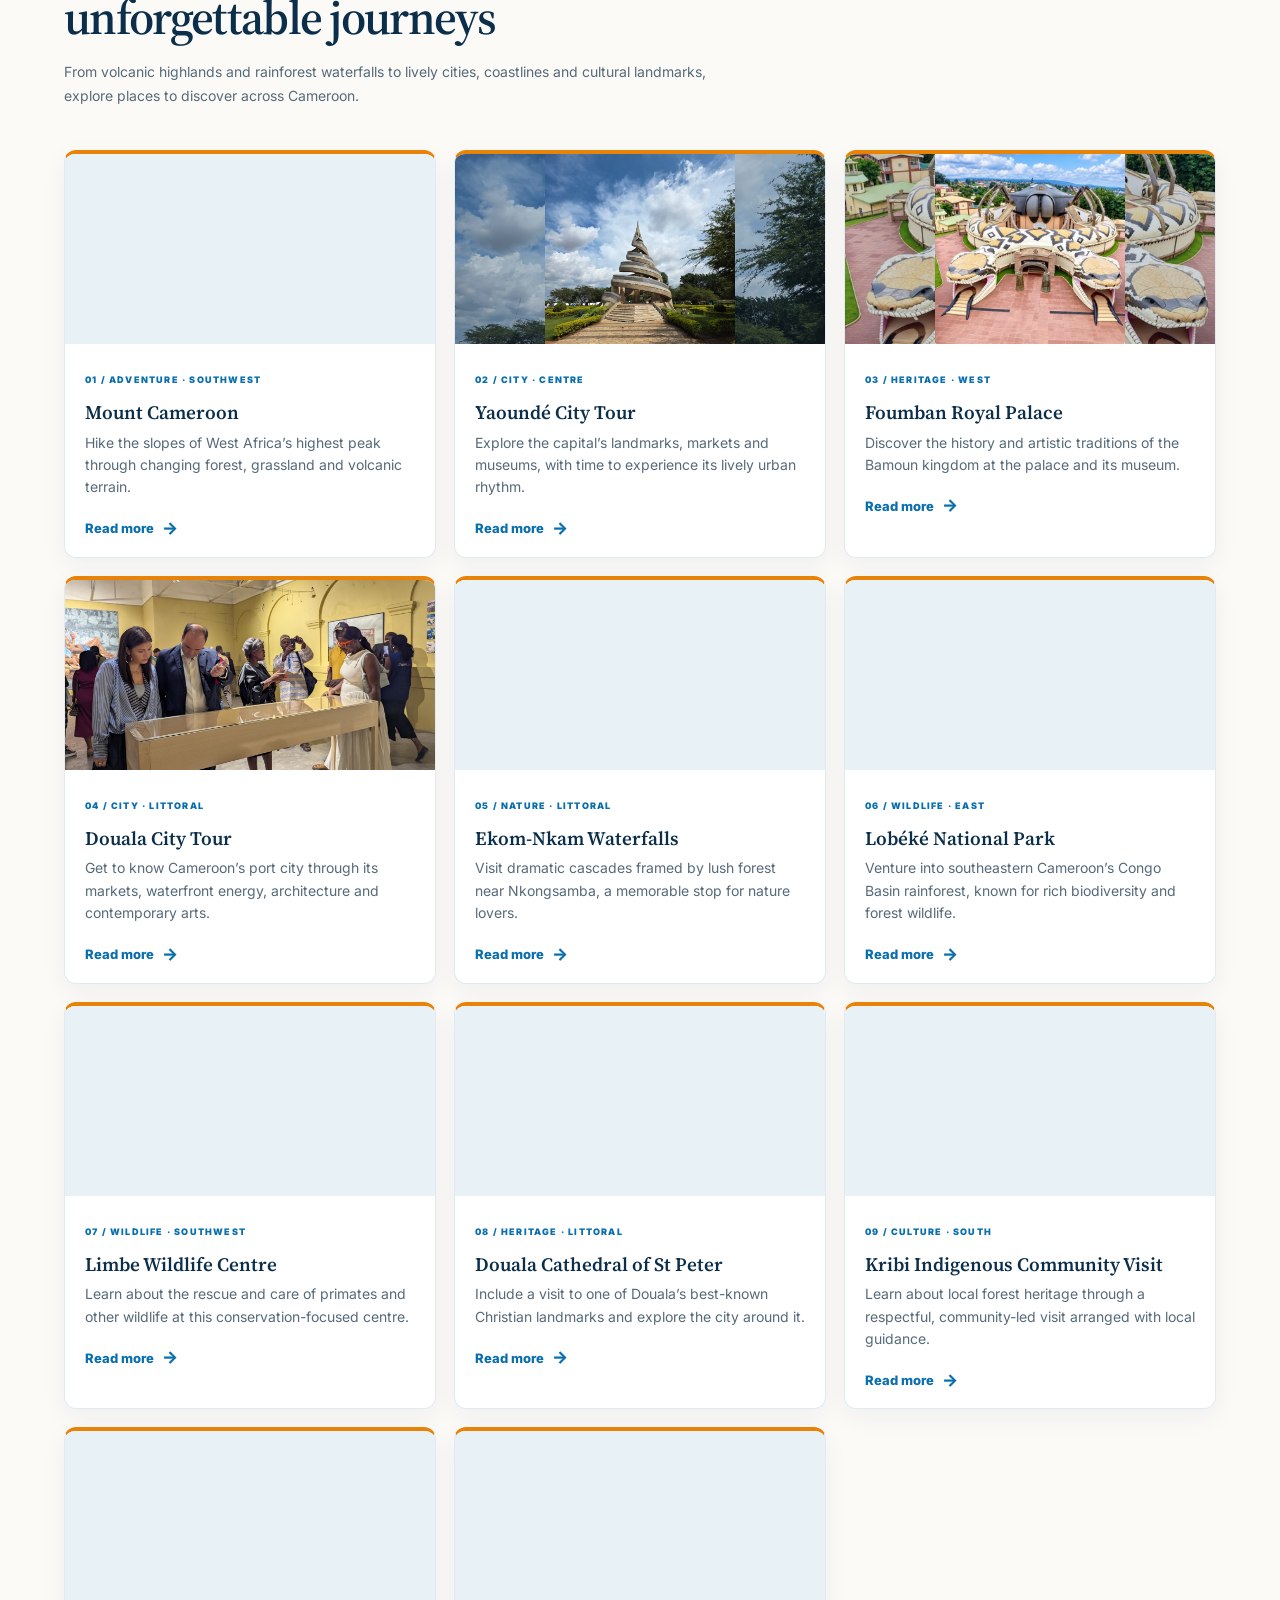
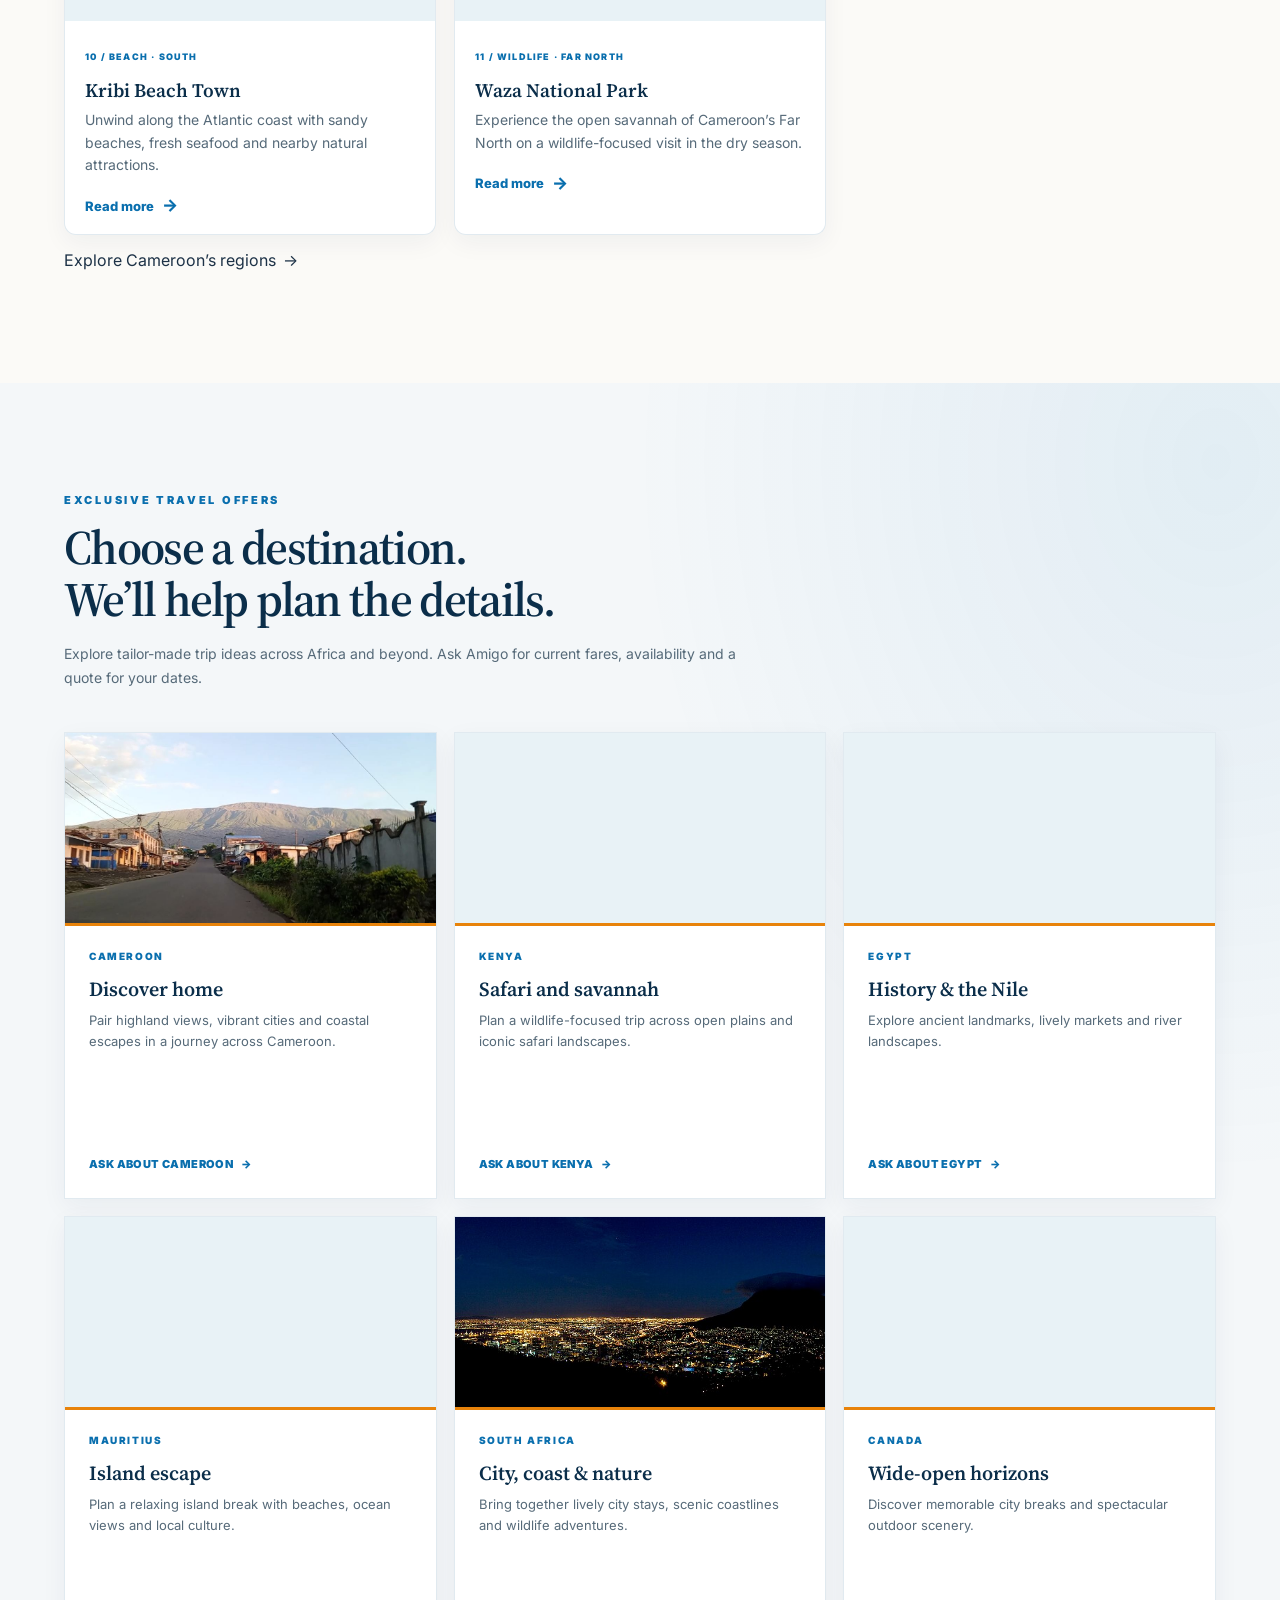
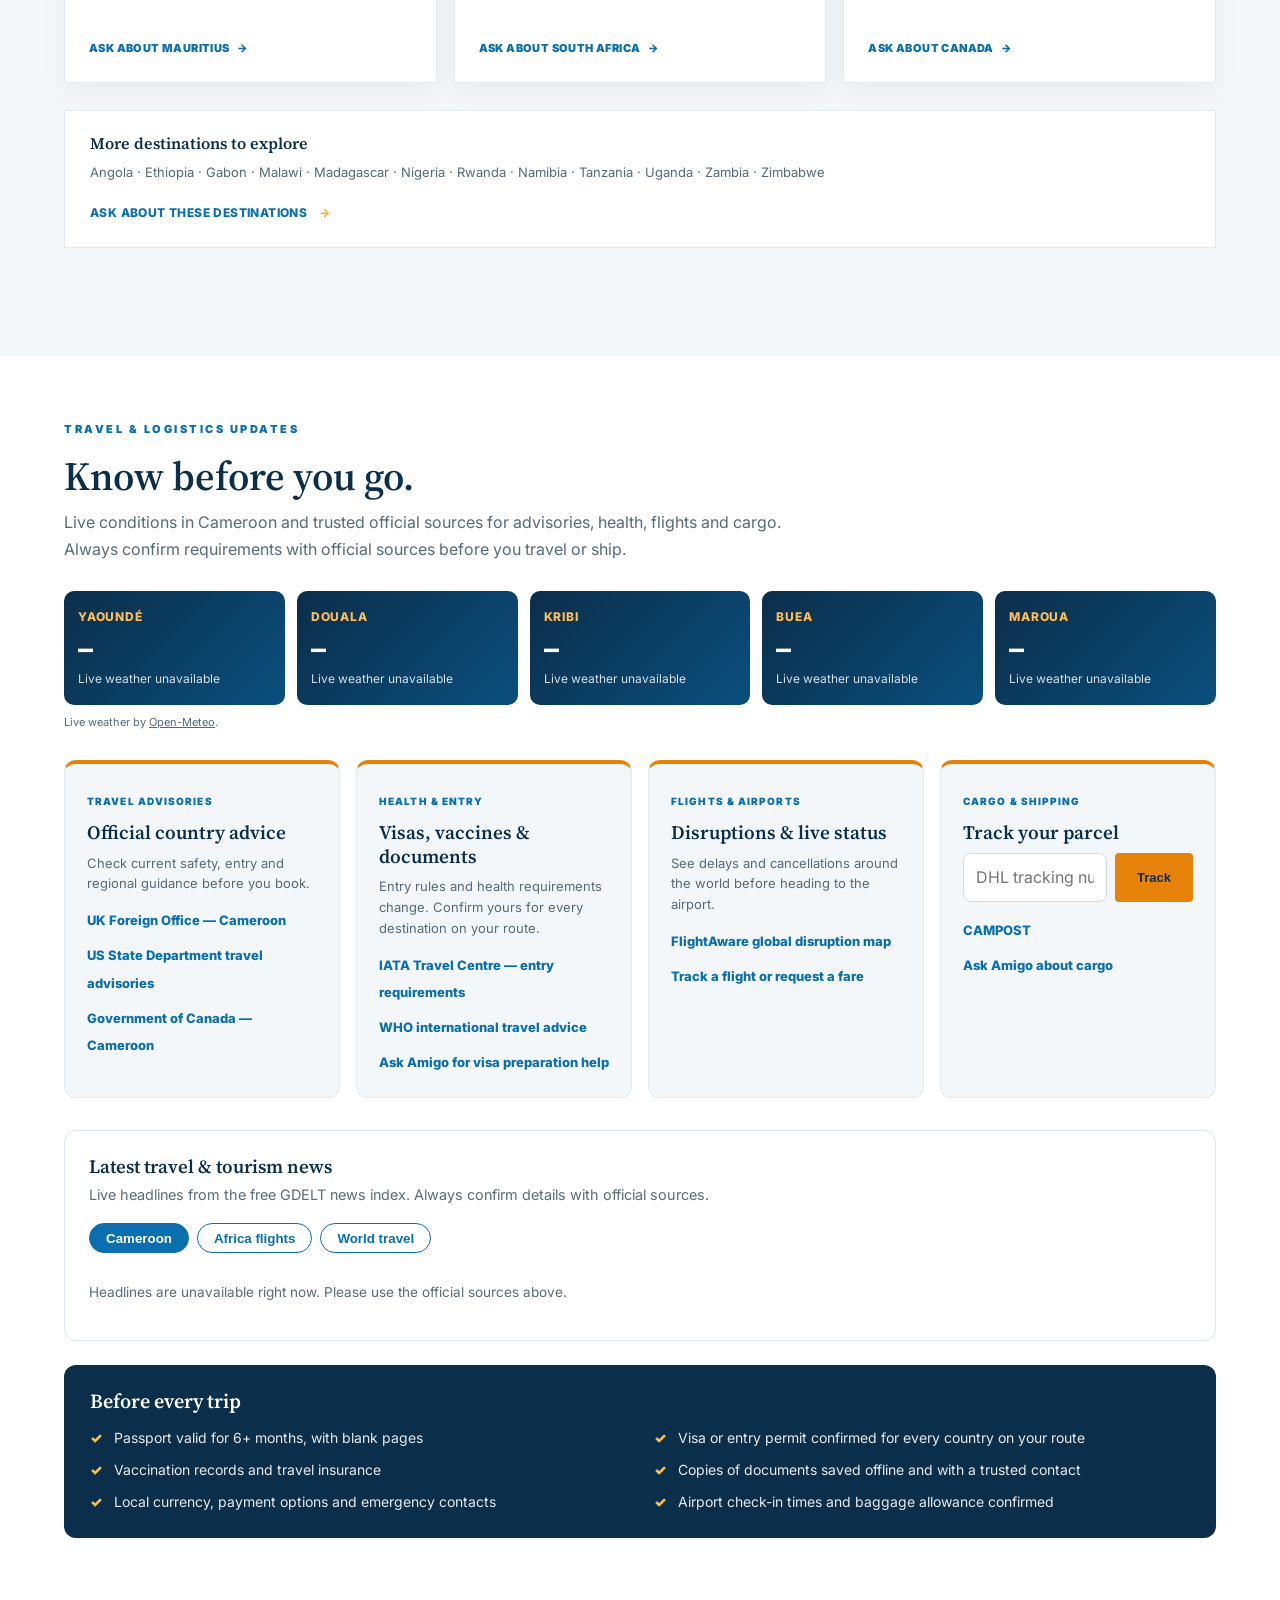
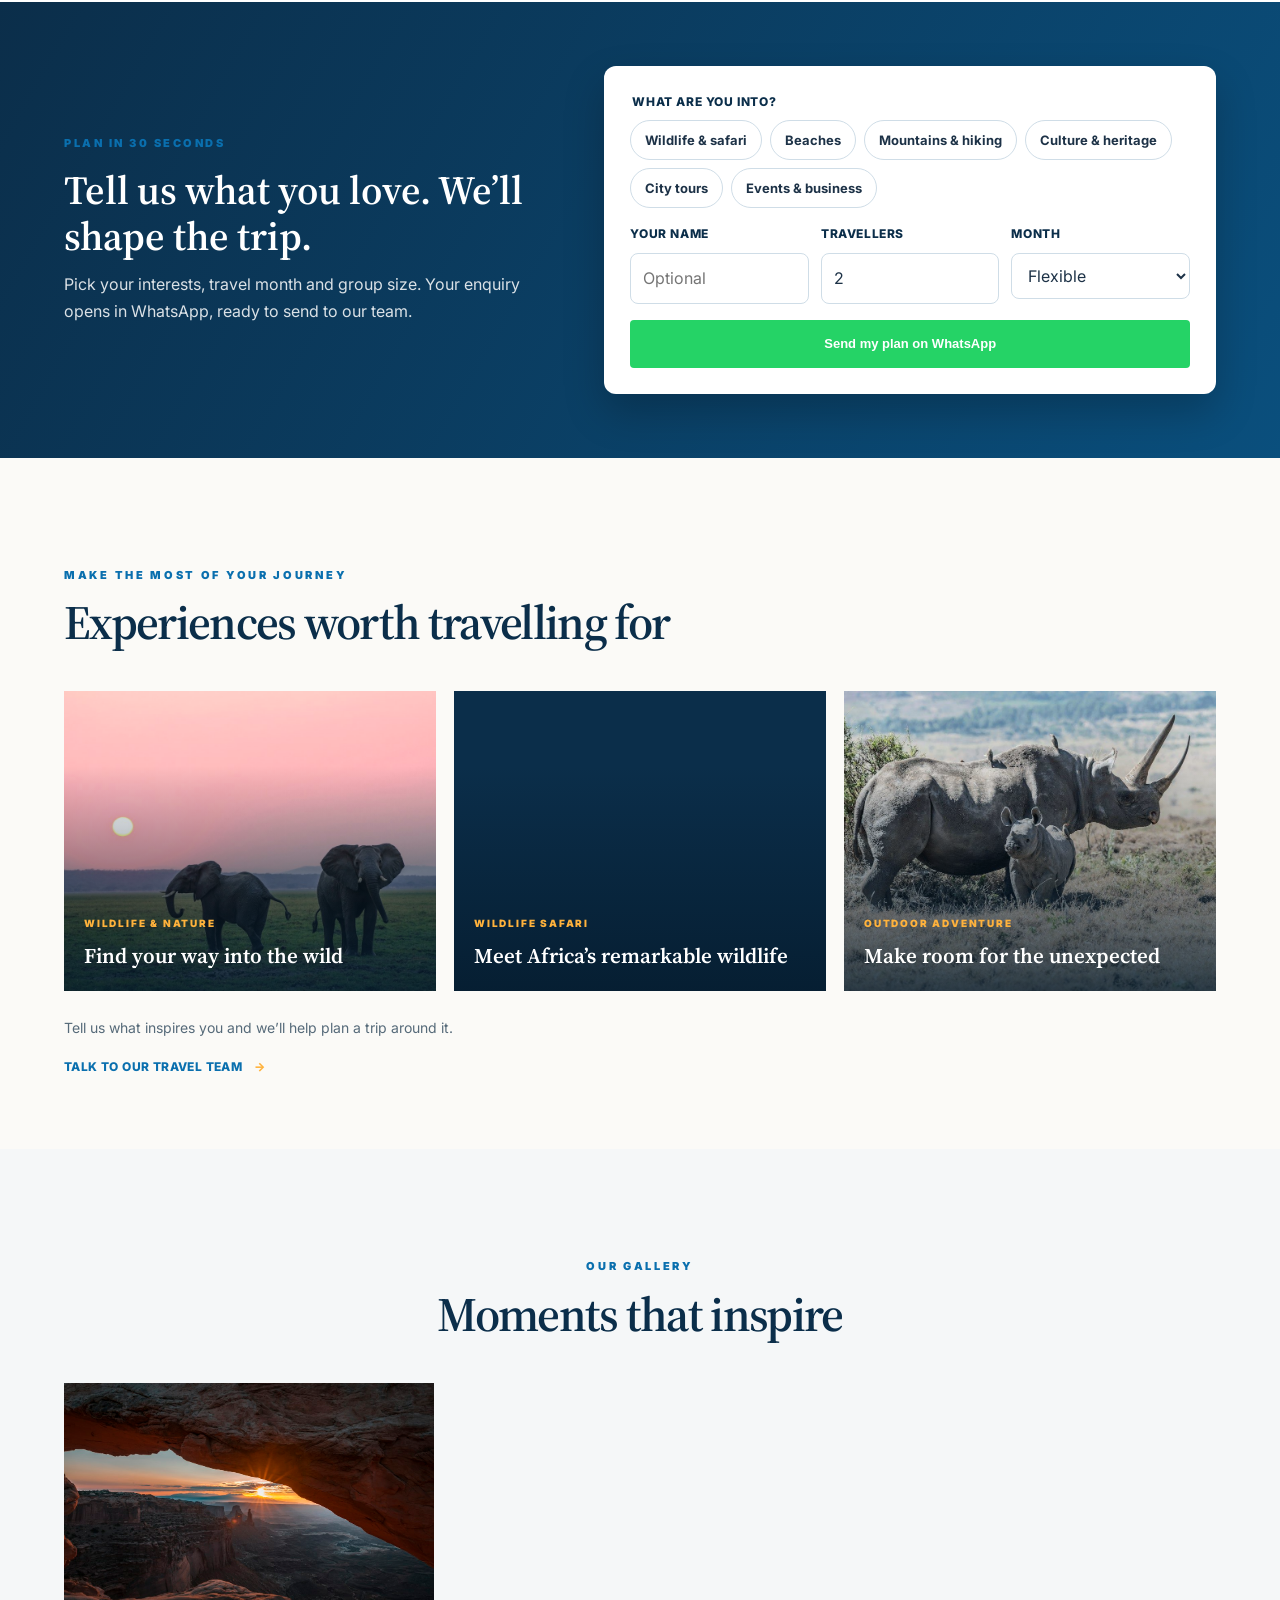
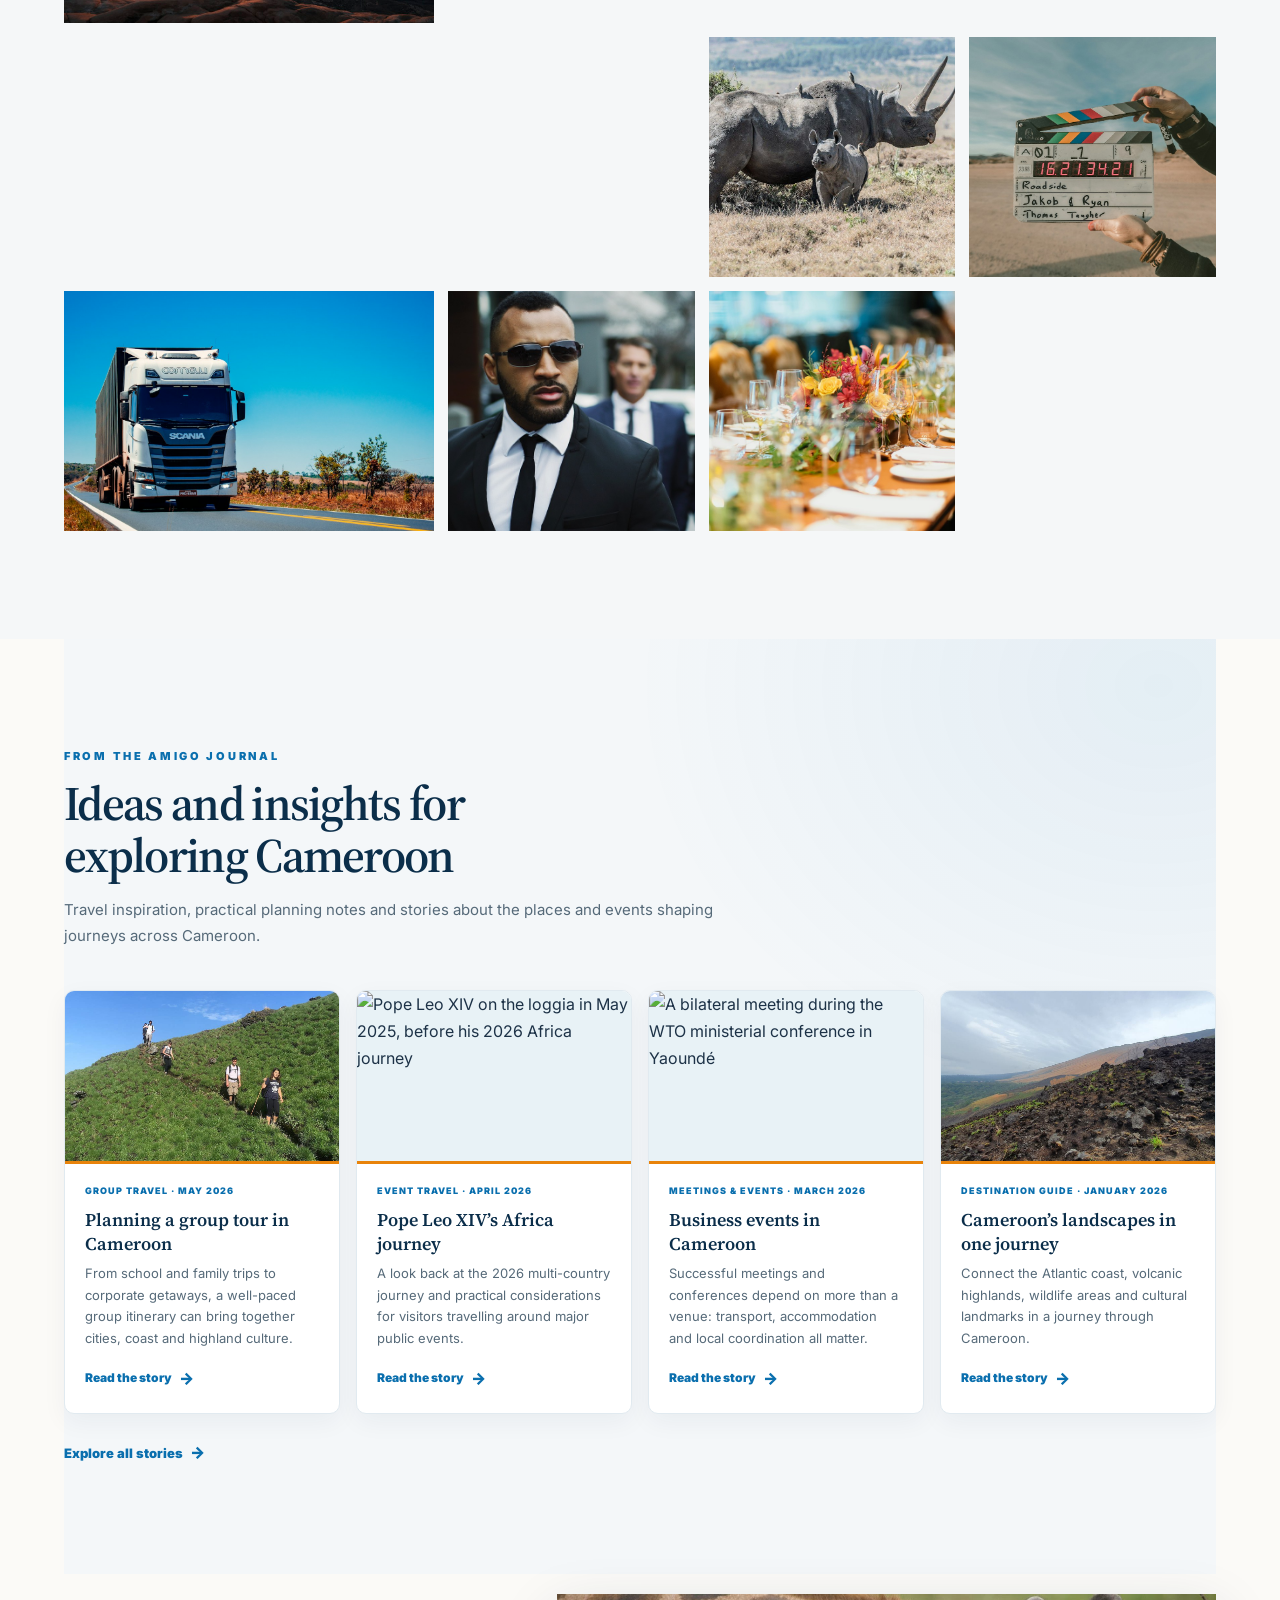
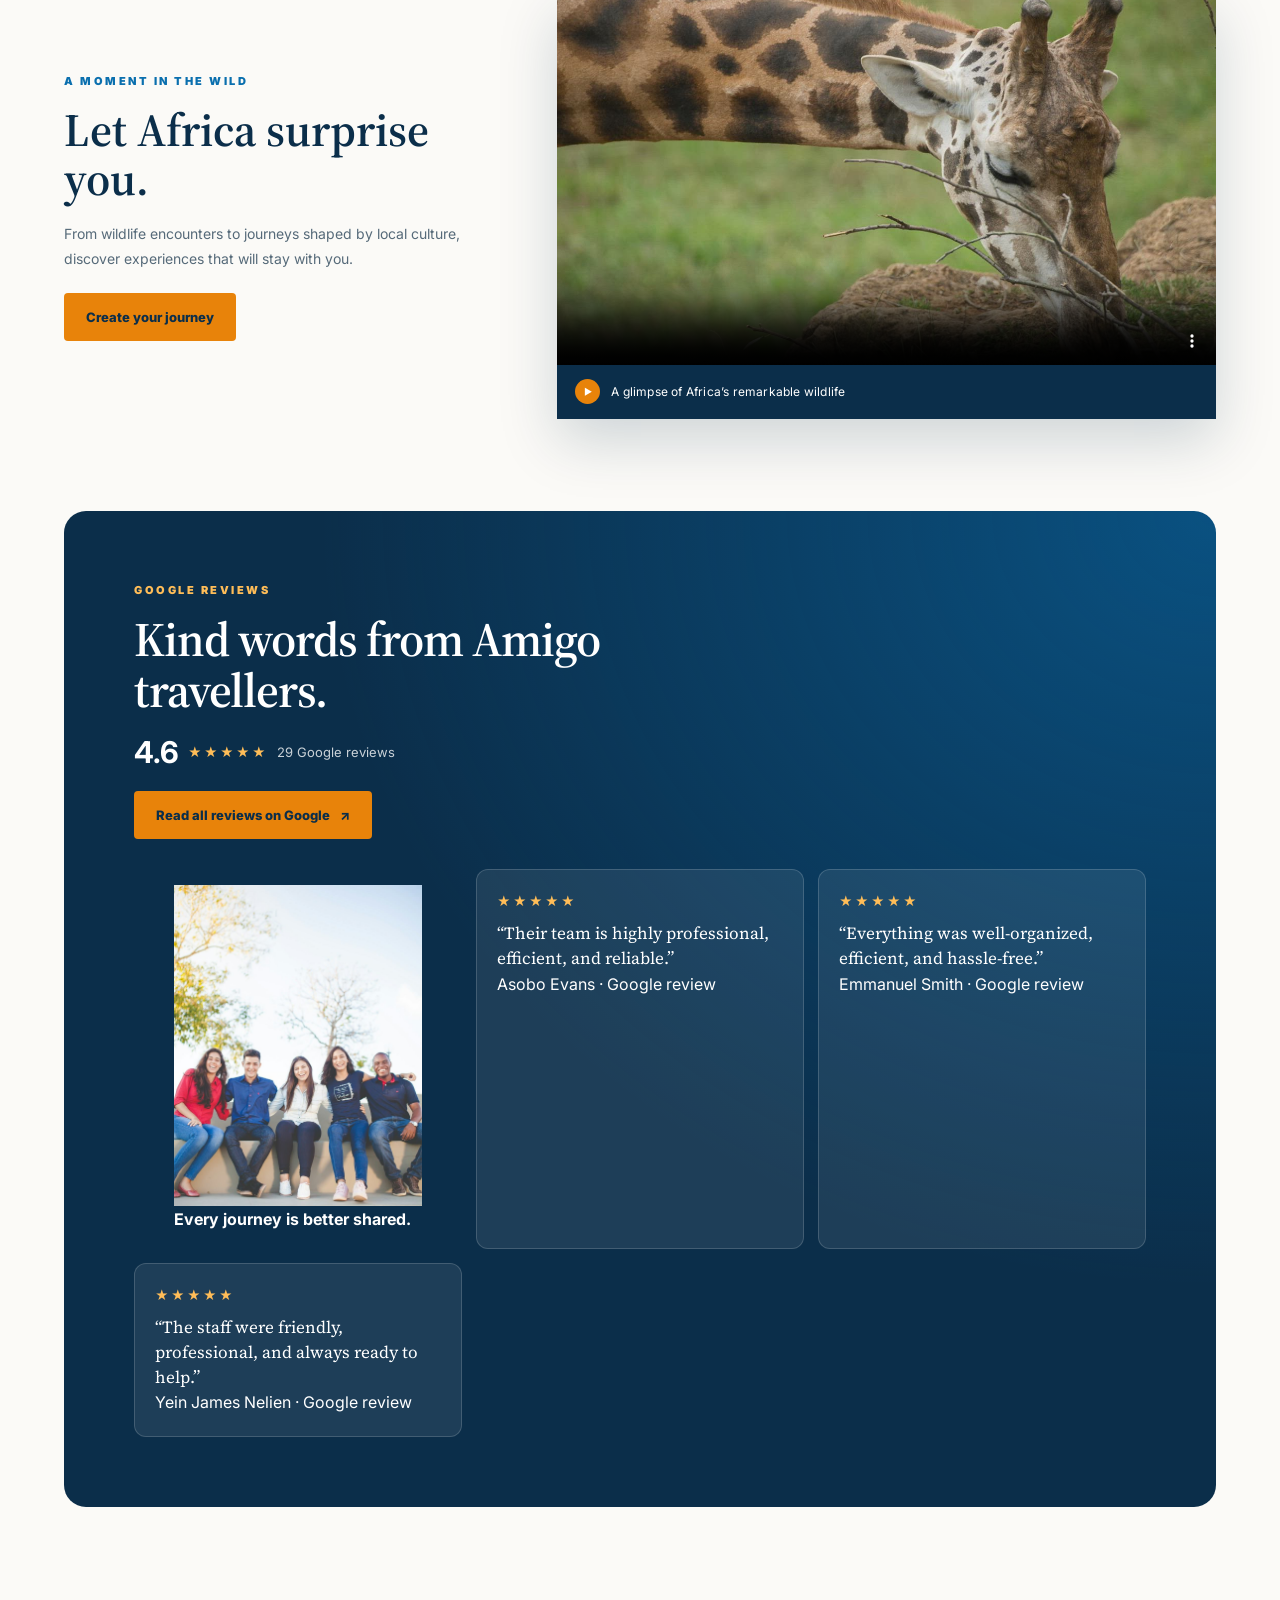
==== commit 046b9f80: "Add social profiles to structured data" ====
--- a/index.html
+++ b/index.html
@@ -43,7 +43,10 @@
     },
     "hasMap": "https://maps.app.goo.gl/wCHLhreD65ih4e7i9",
     "sameAs": [
-      "https://maps.app.goo.gl/wCHLhreD65ih4e7i9"
+      "https://maps.app.goo.gl/wCHLhreD65ih4e7i9",
+      "https://web.facebook.com/travellogisticscompany/",
+      "https://cm.linkedin.com/company/amigotravellogistics",
+      "https://www.tripadvisor.com/Attraction_Review-g293773-d33400981-Reviews-AMIGO_TRAVEL_LOGISTICS_AND_TOURISM-Yaounde_Centre_Region.html"
     ],
     "description": "Yaoundé-based travel agency and logistics provider offering travel planning, tours, hotel reservations, transport coordination, shipping and cargo enquiries, film and TV production support, close protection enquiries, and event management and hostess services in Cameroon.",
     "address": {
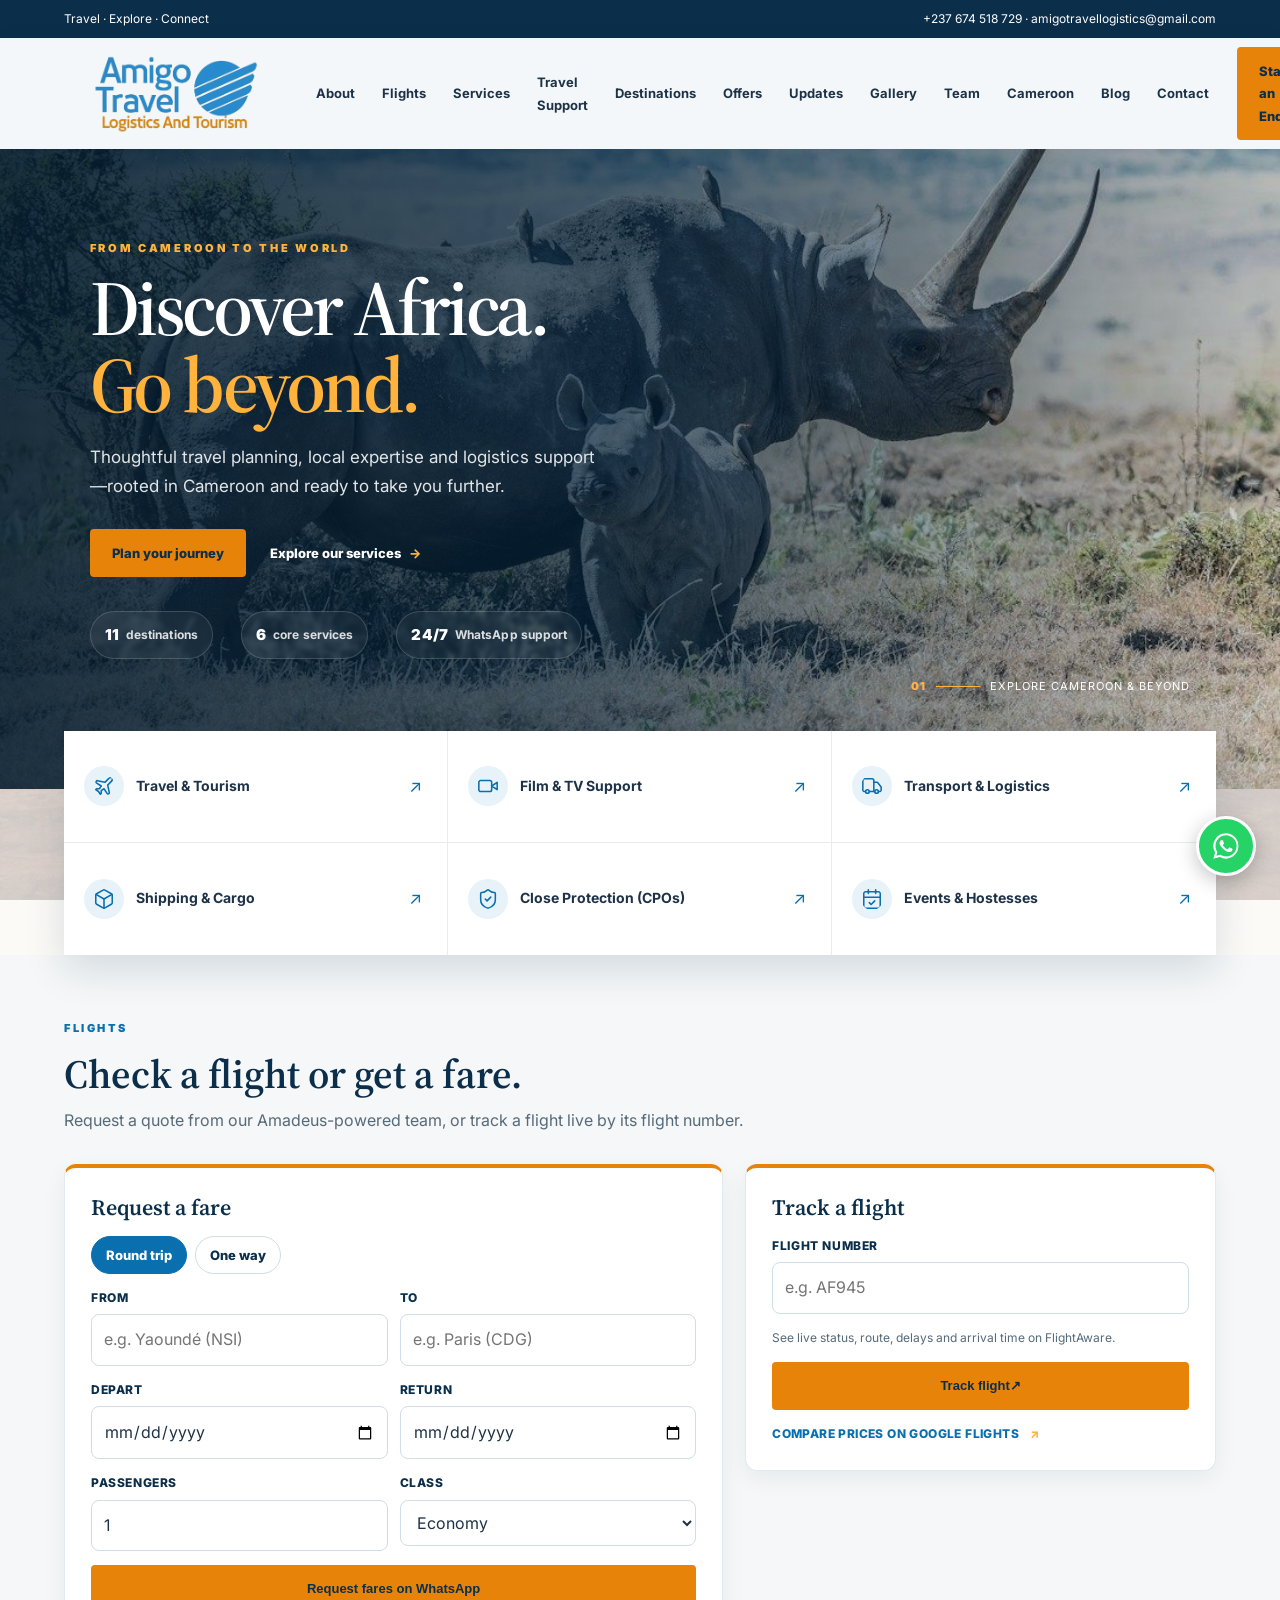
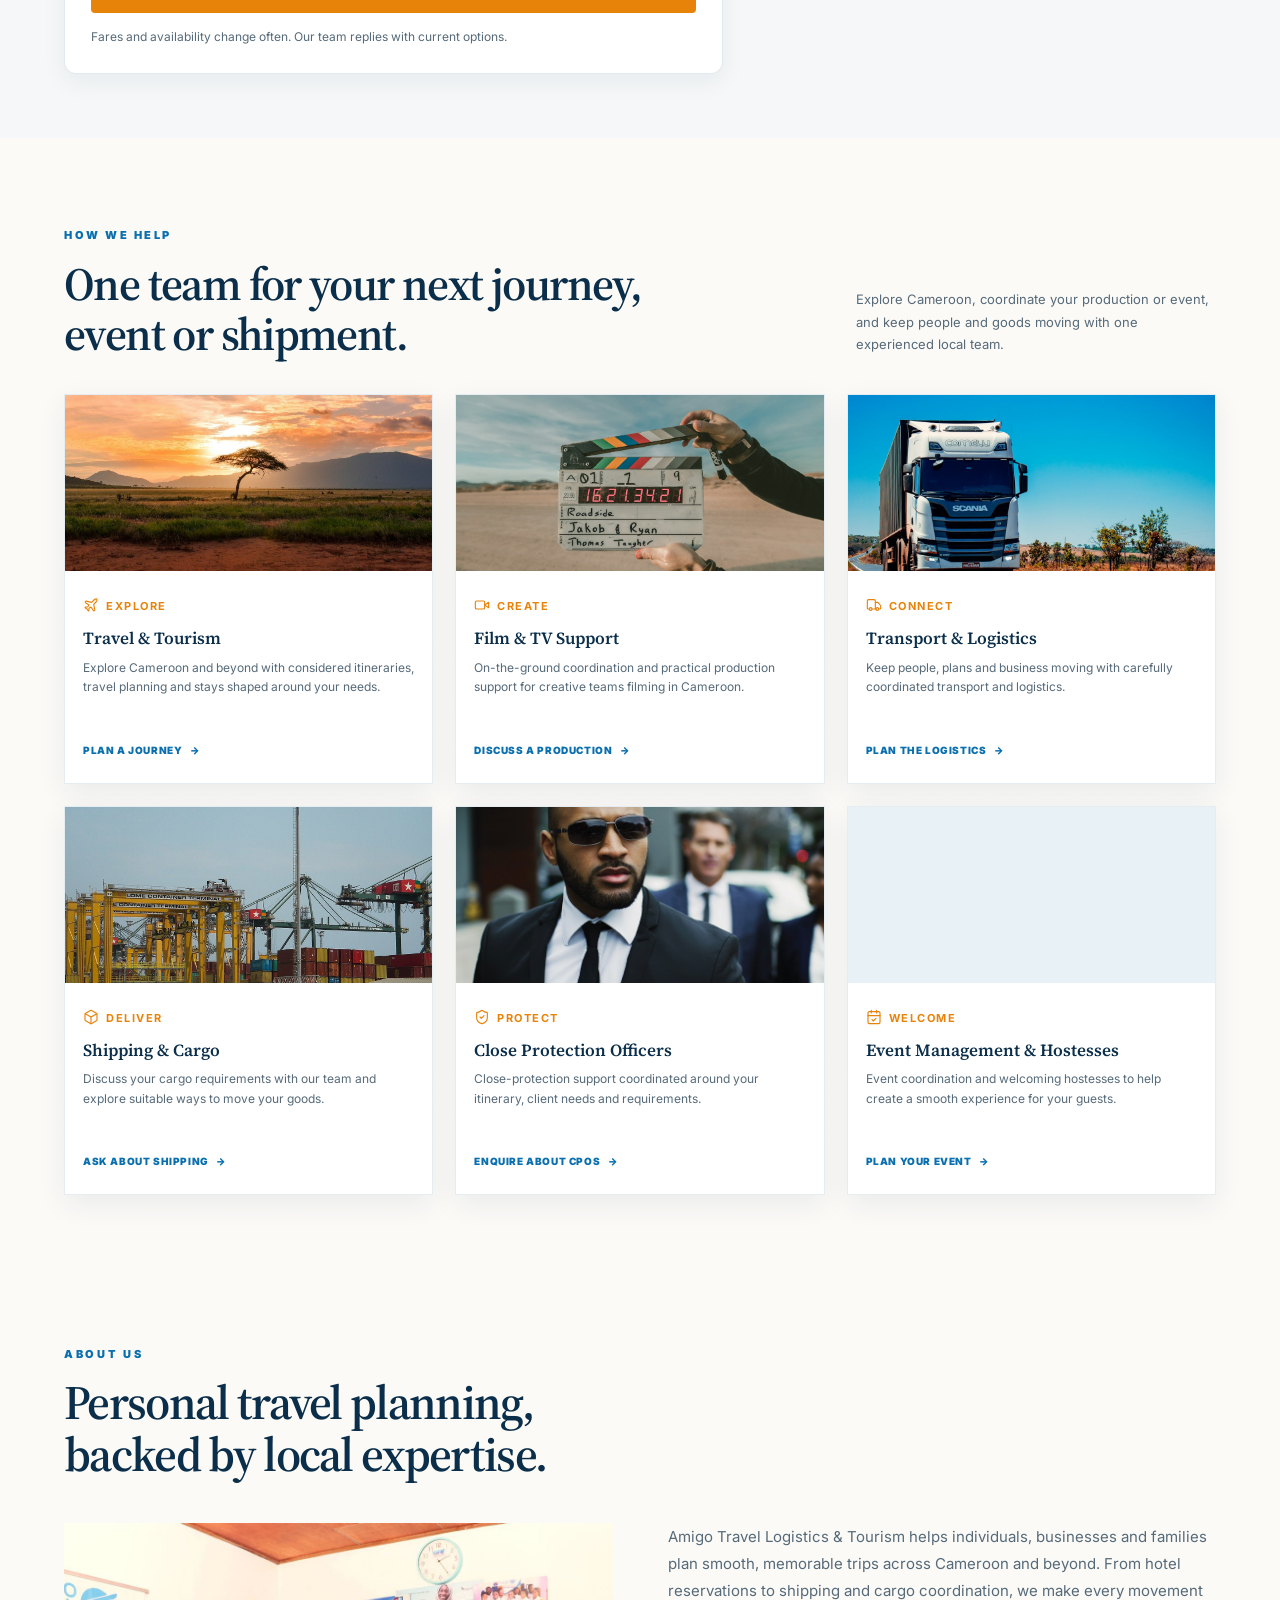
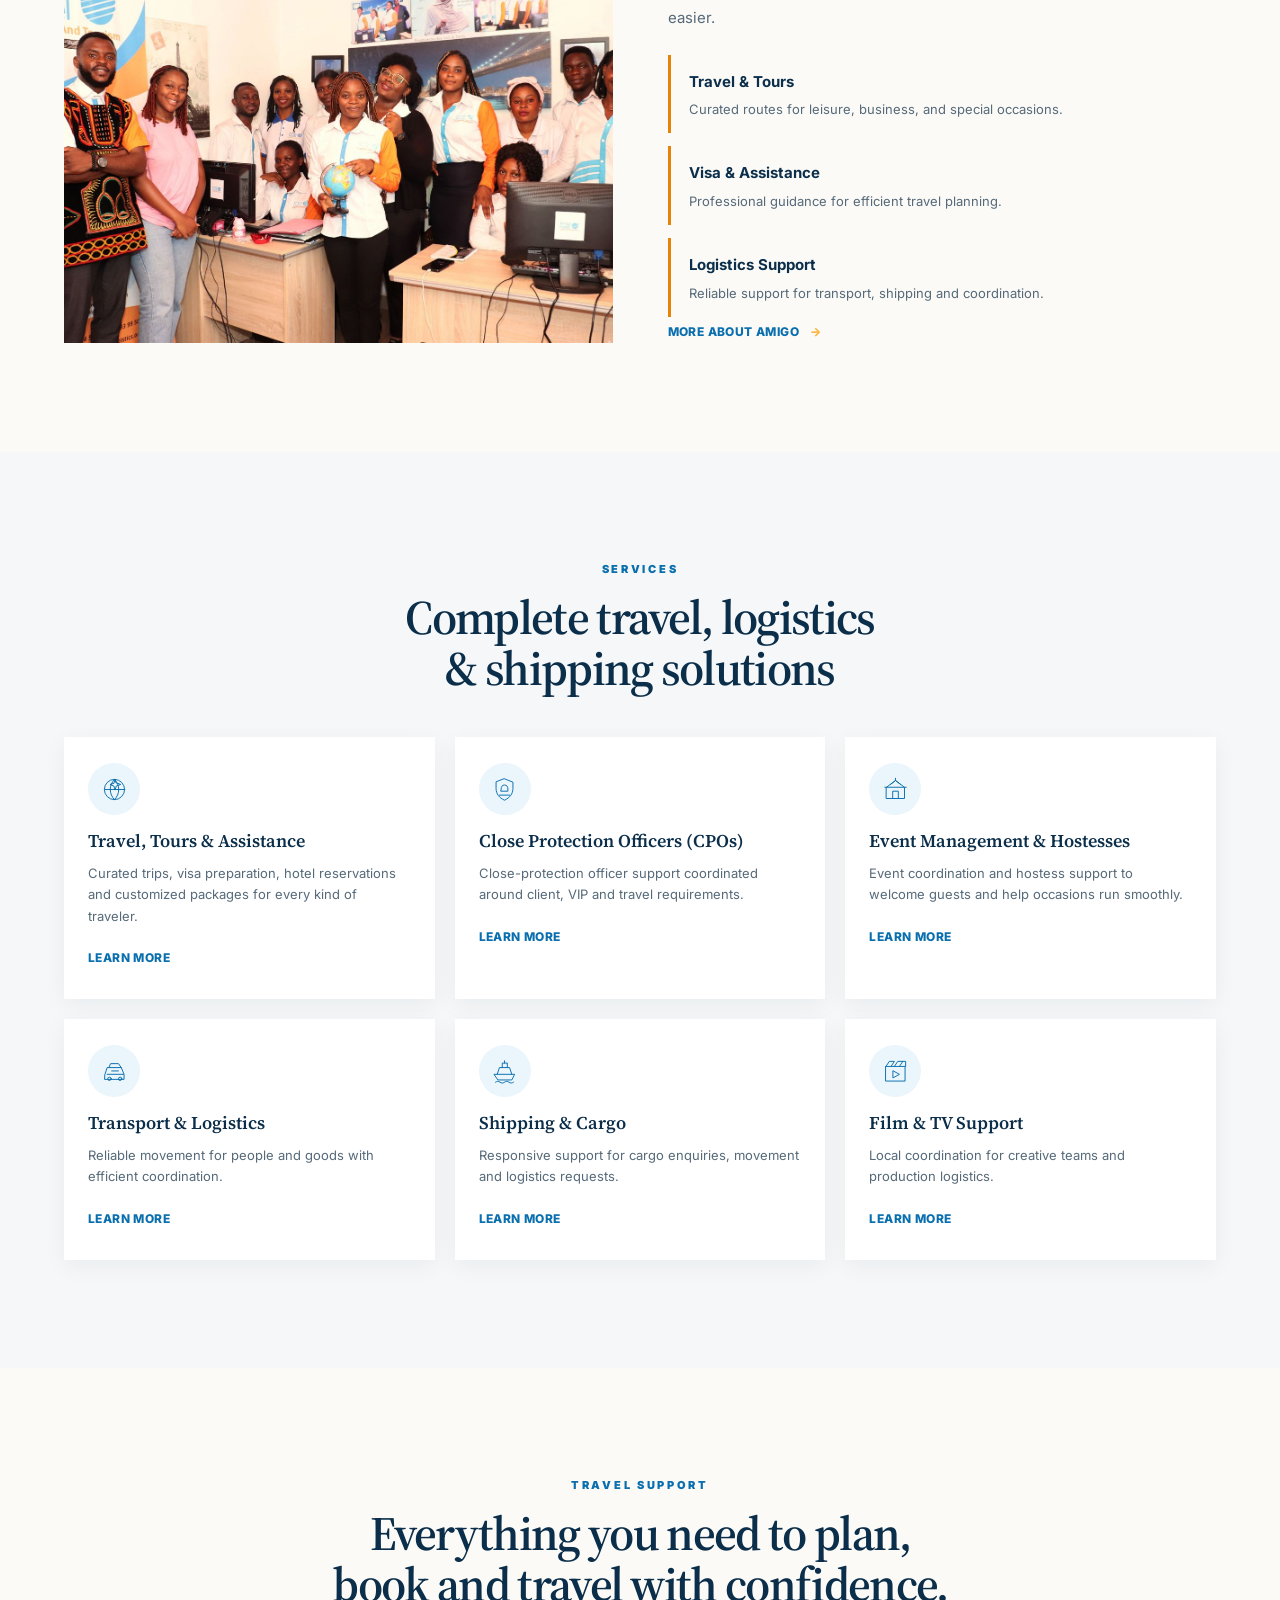
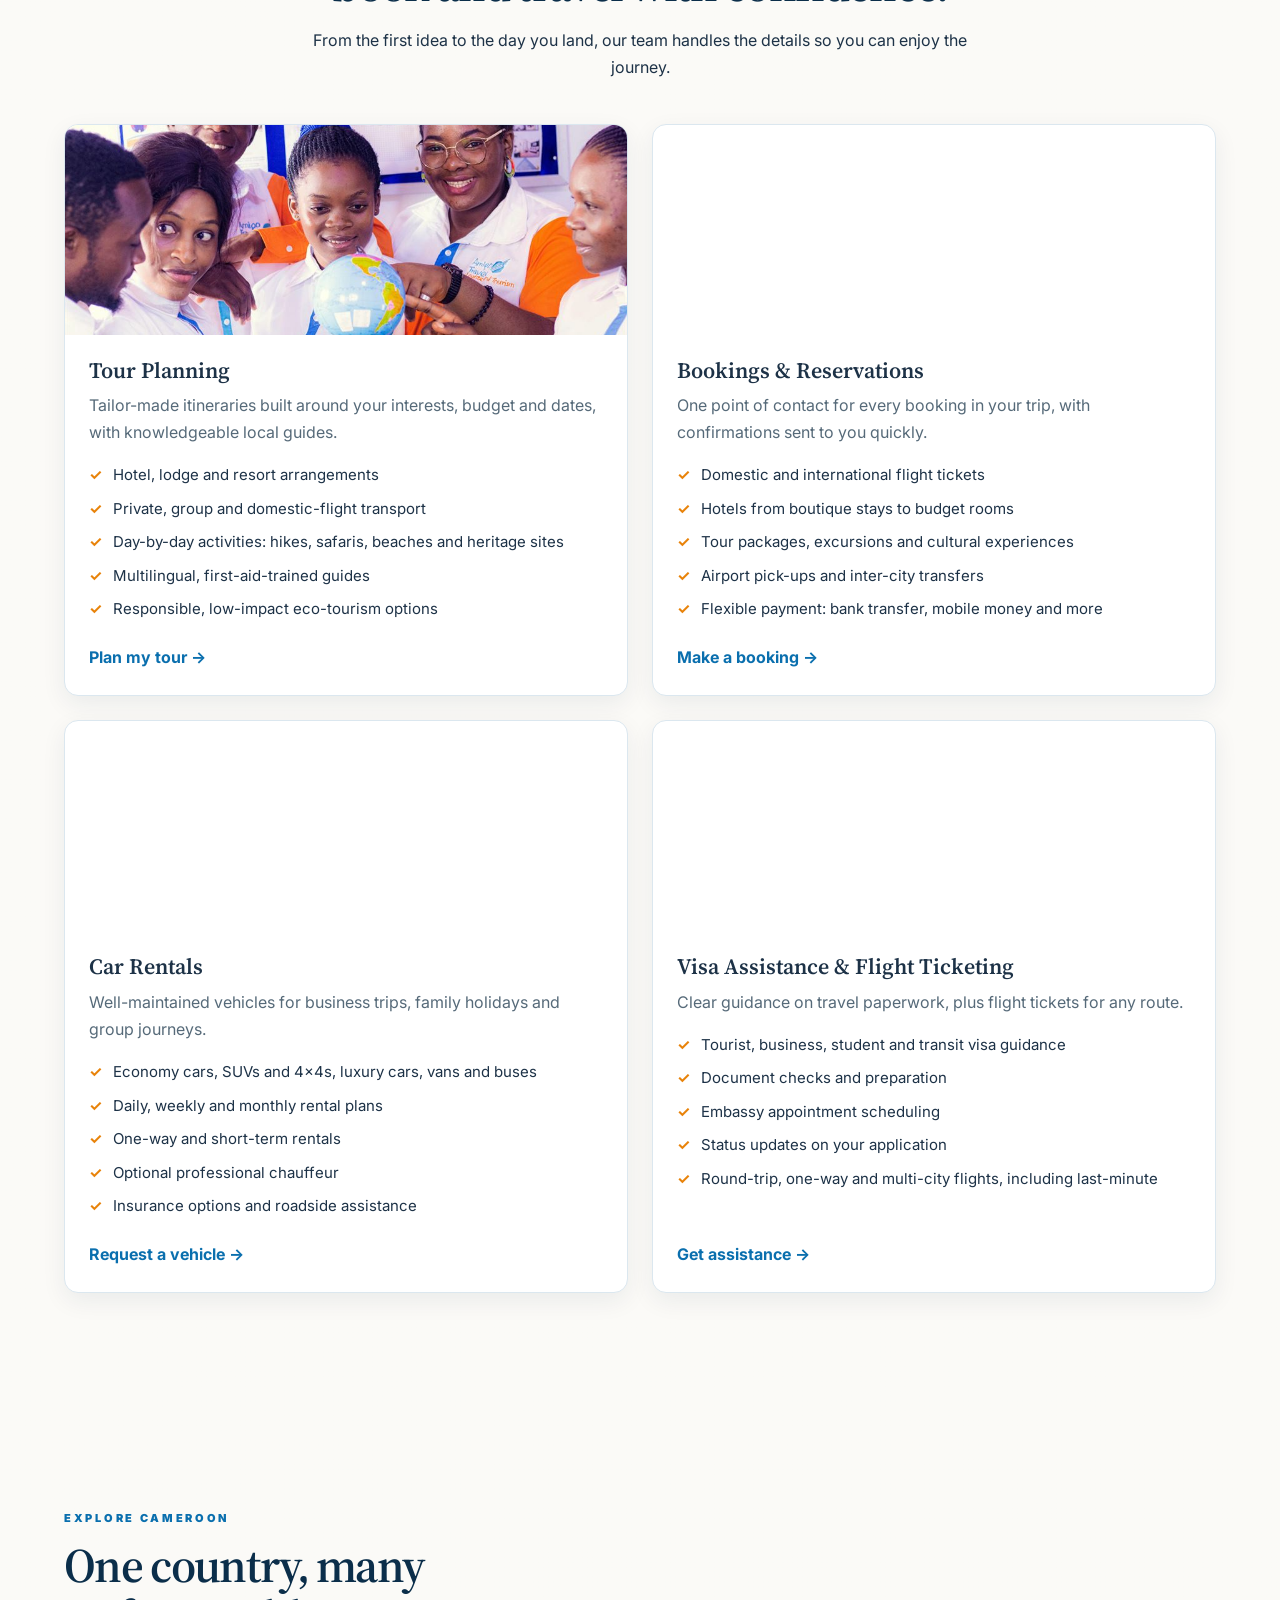
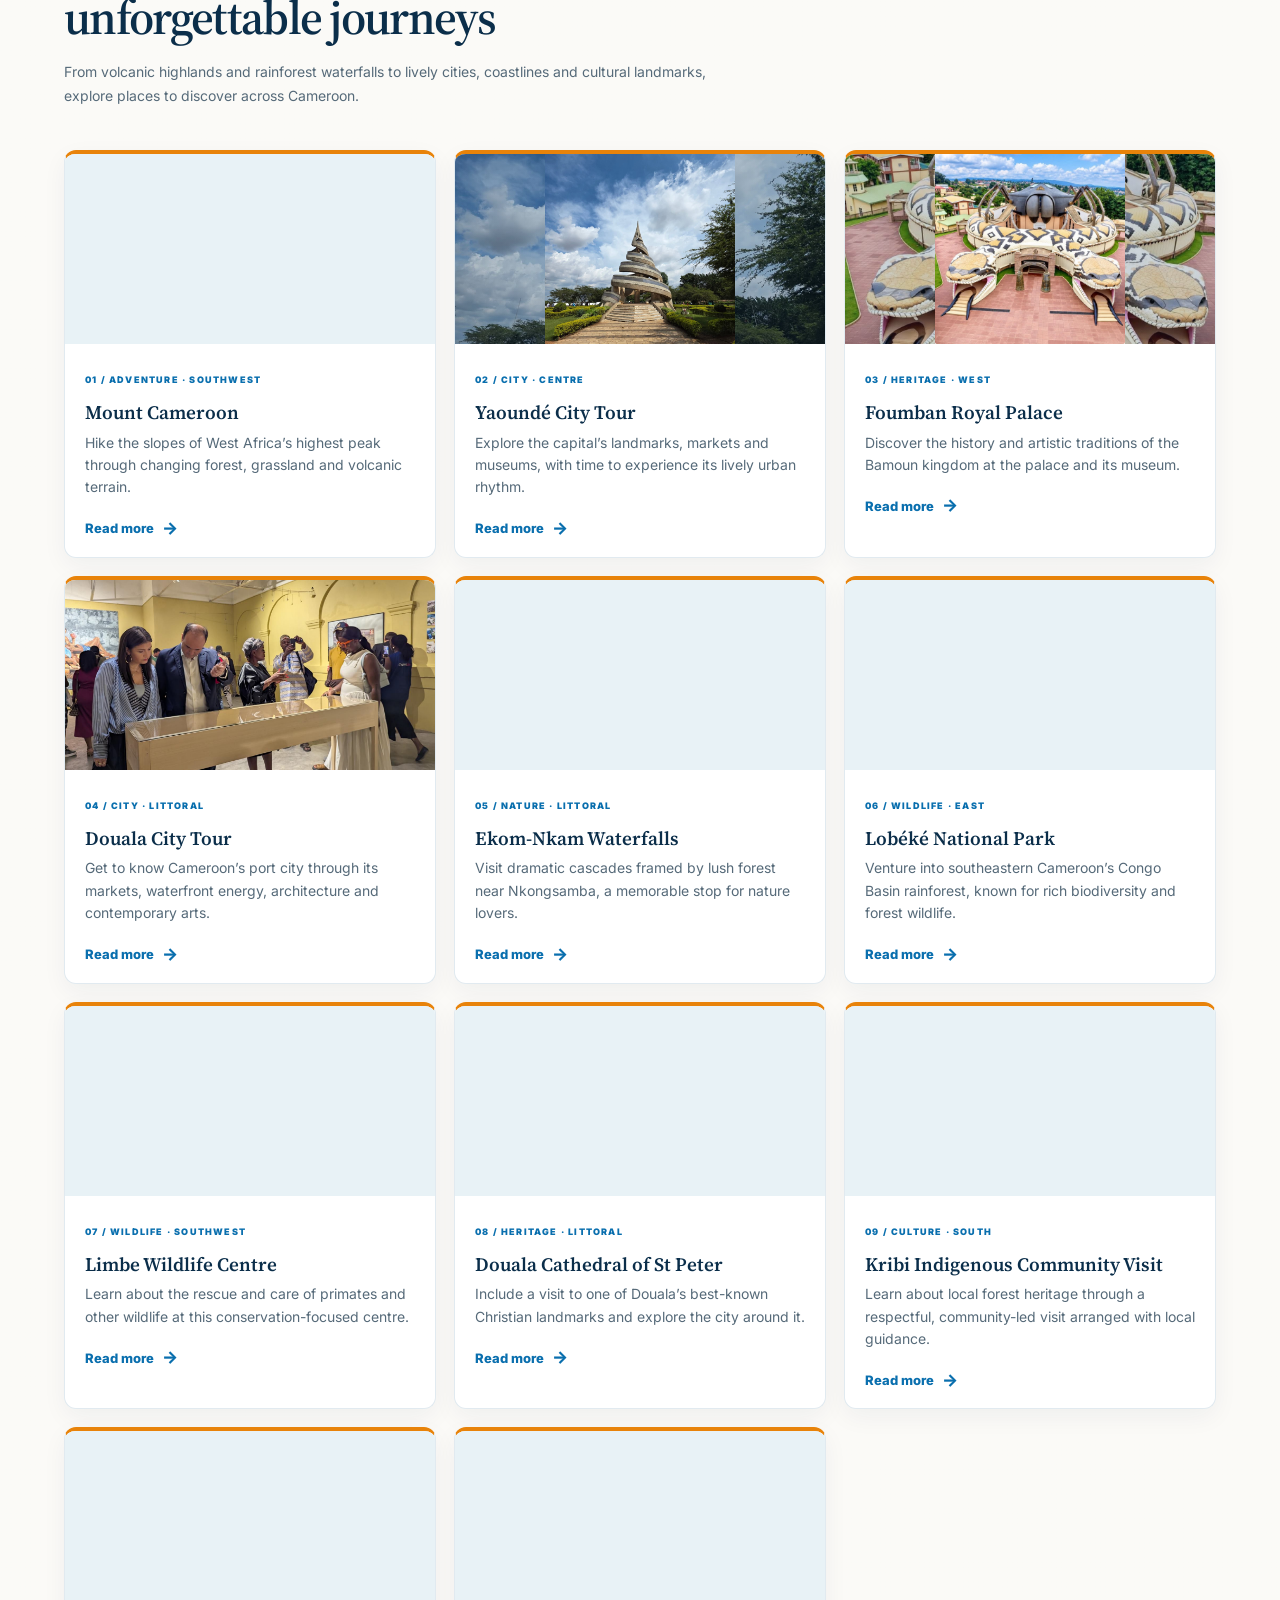
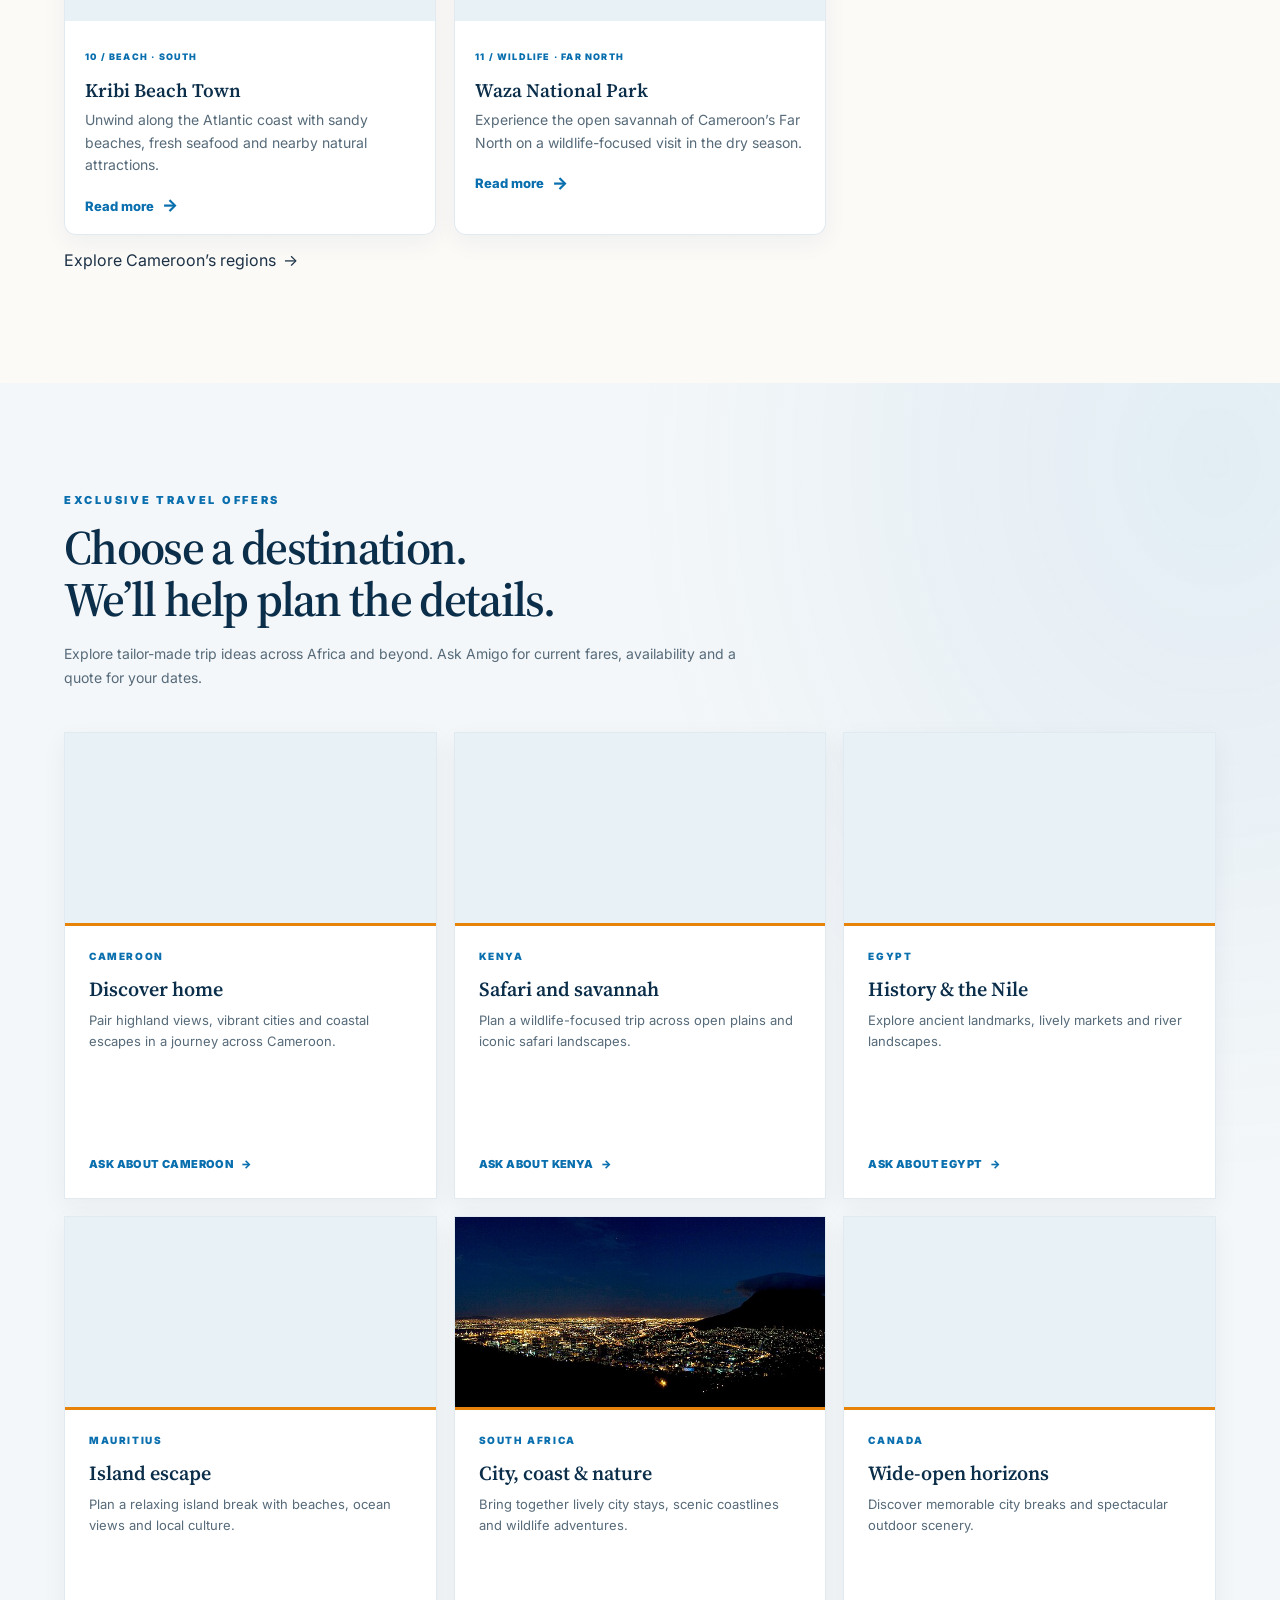
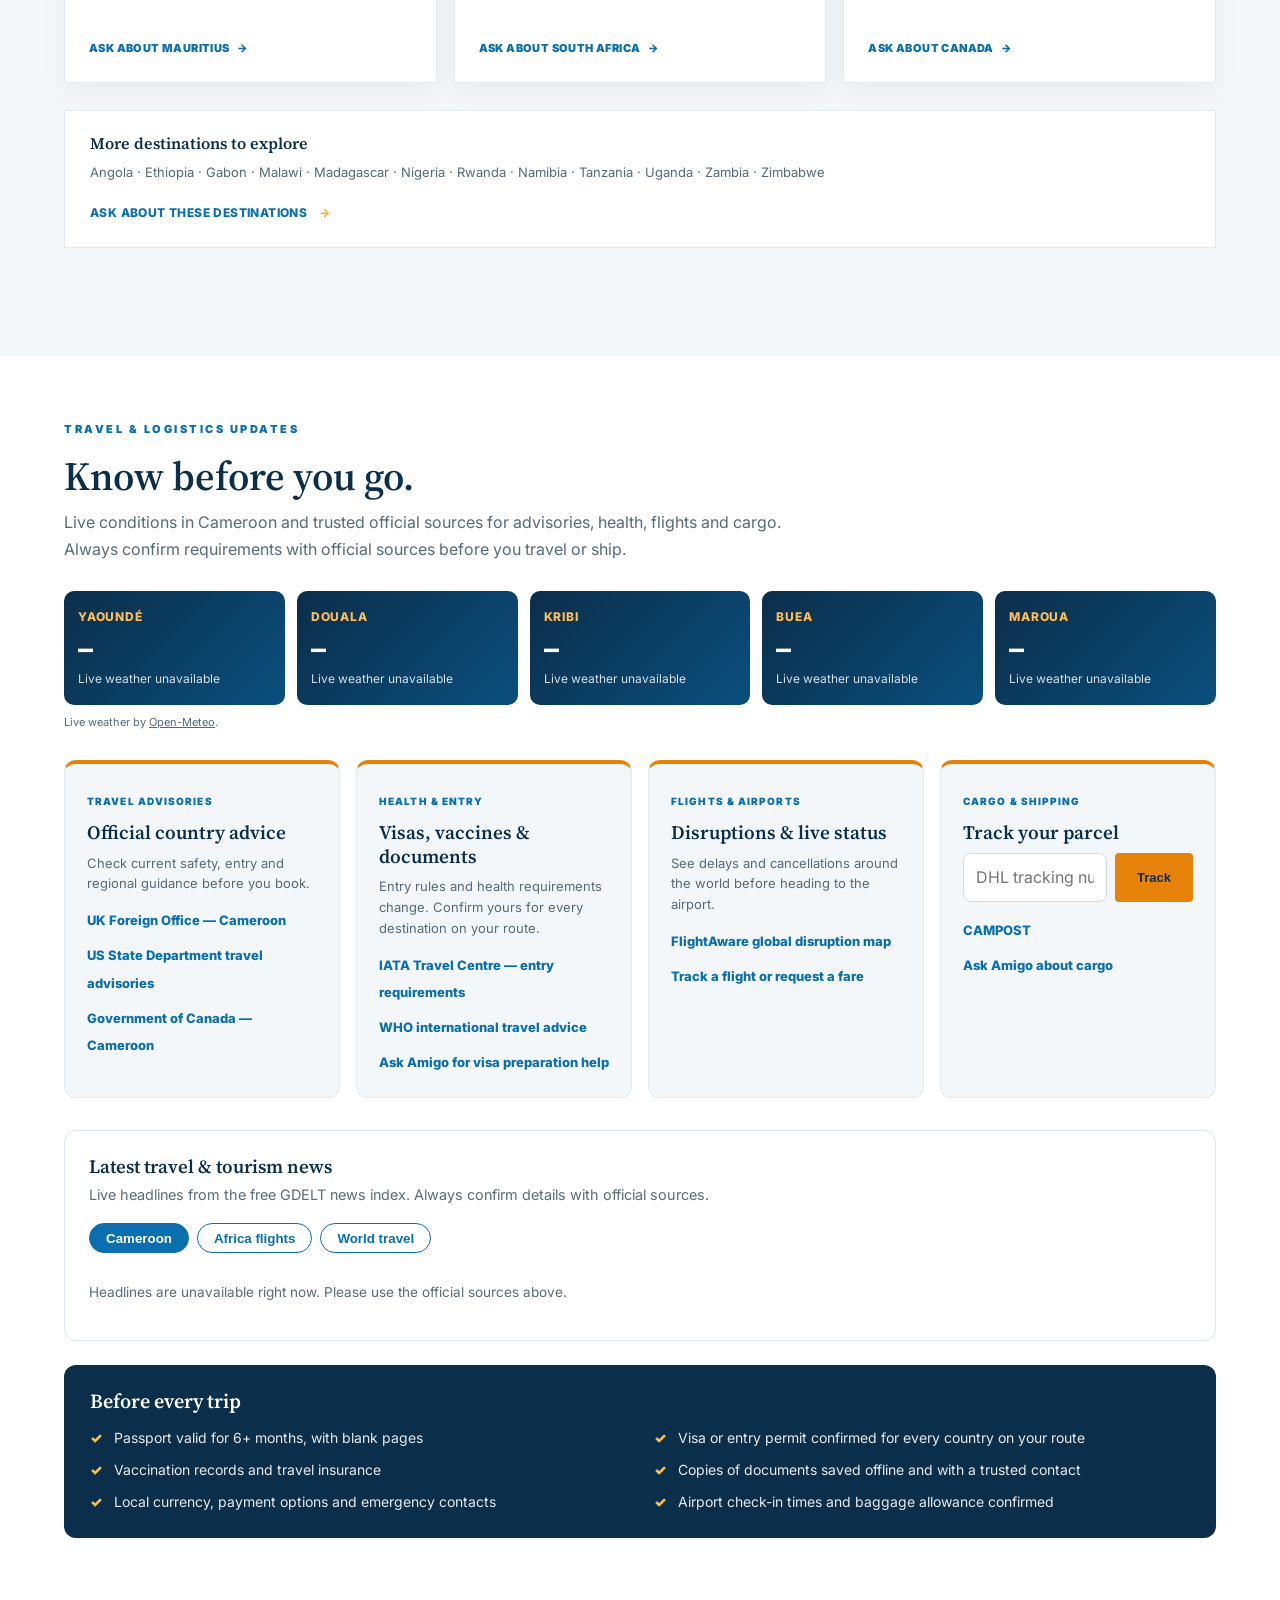
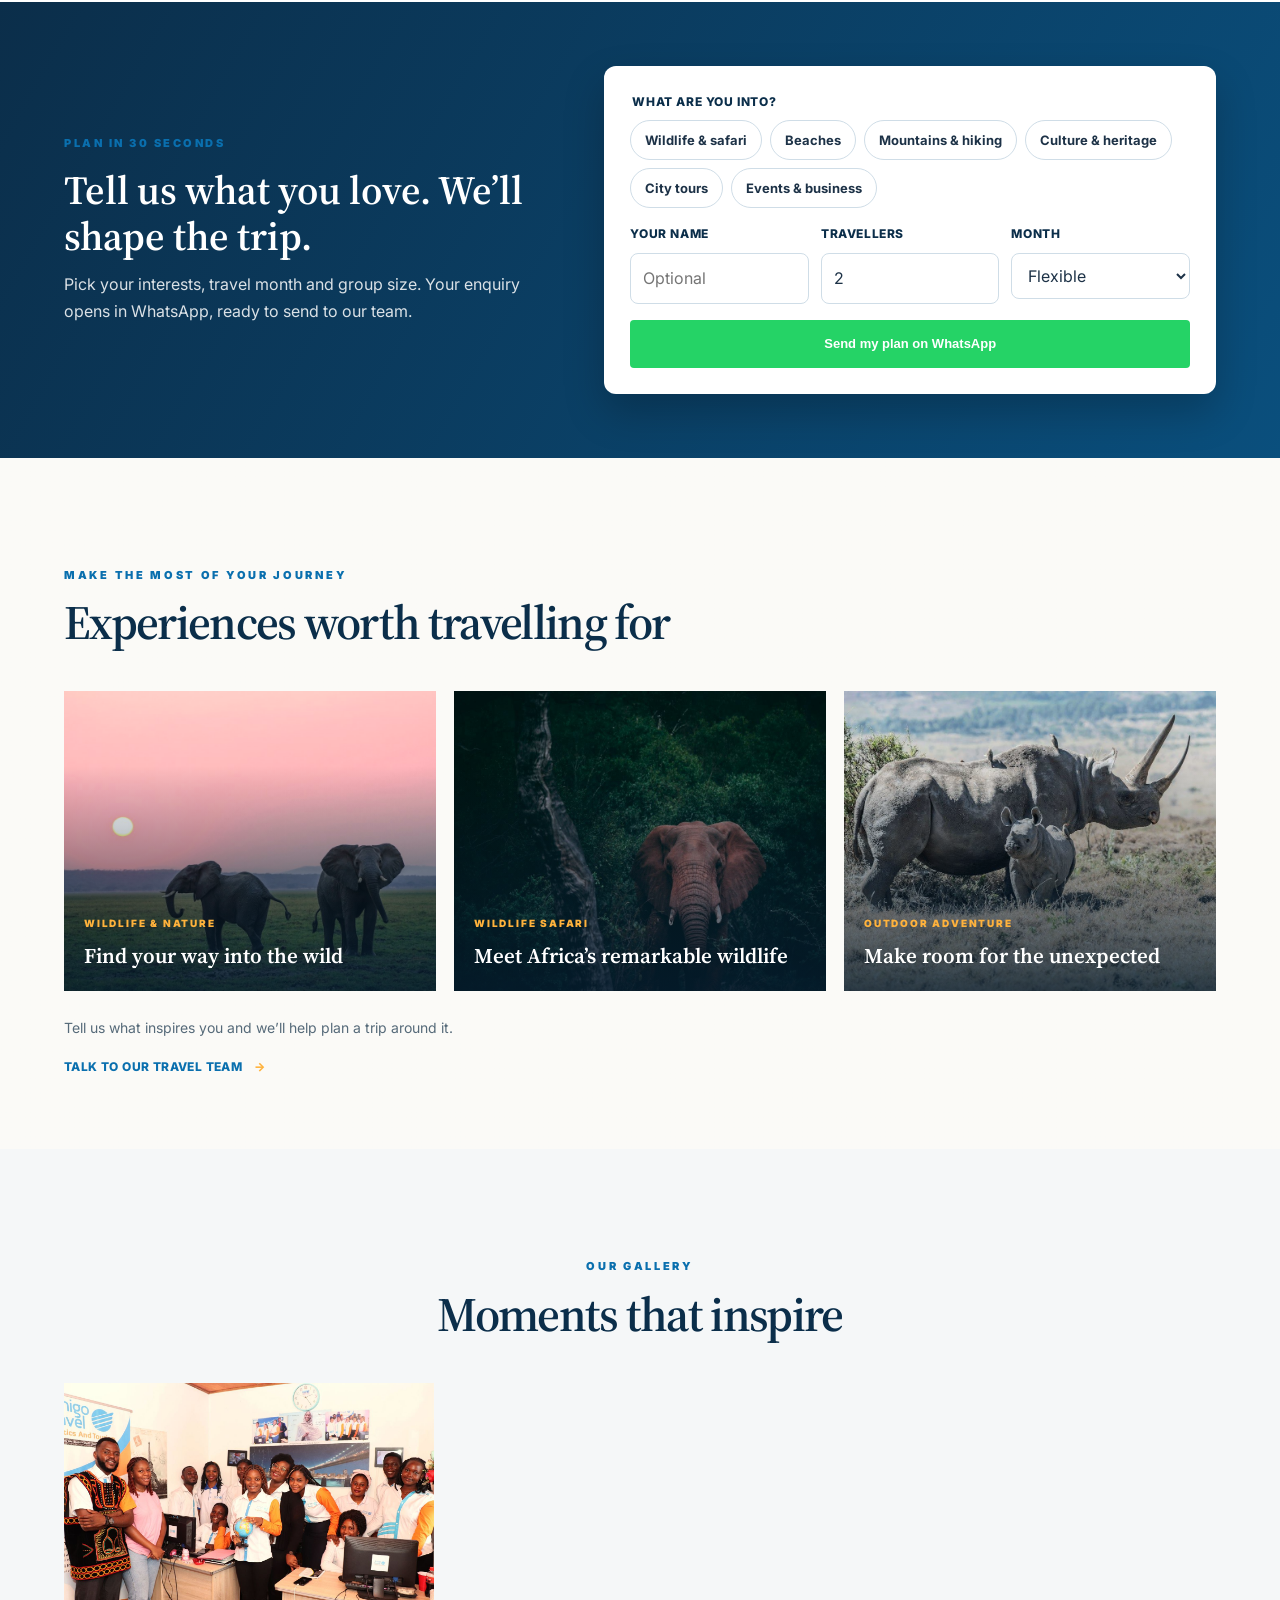
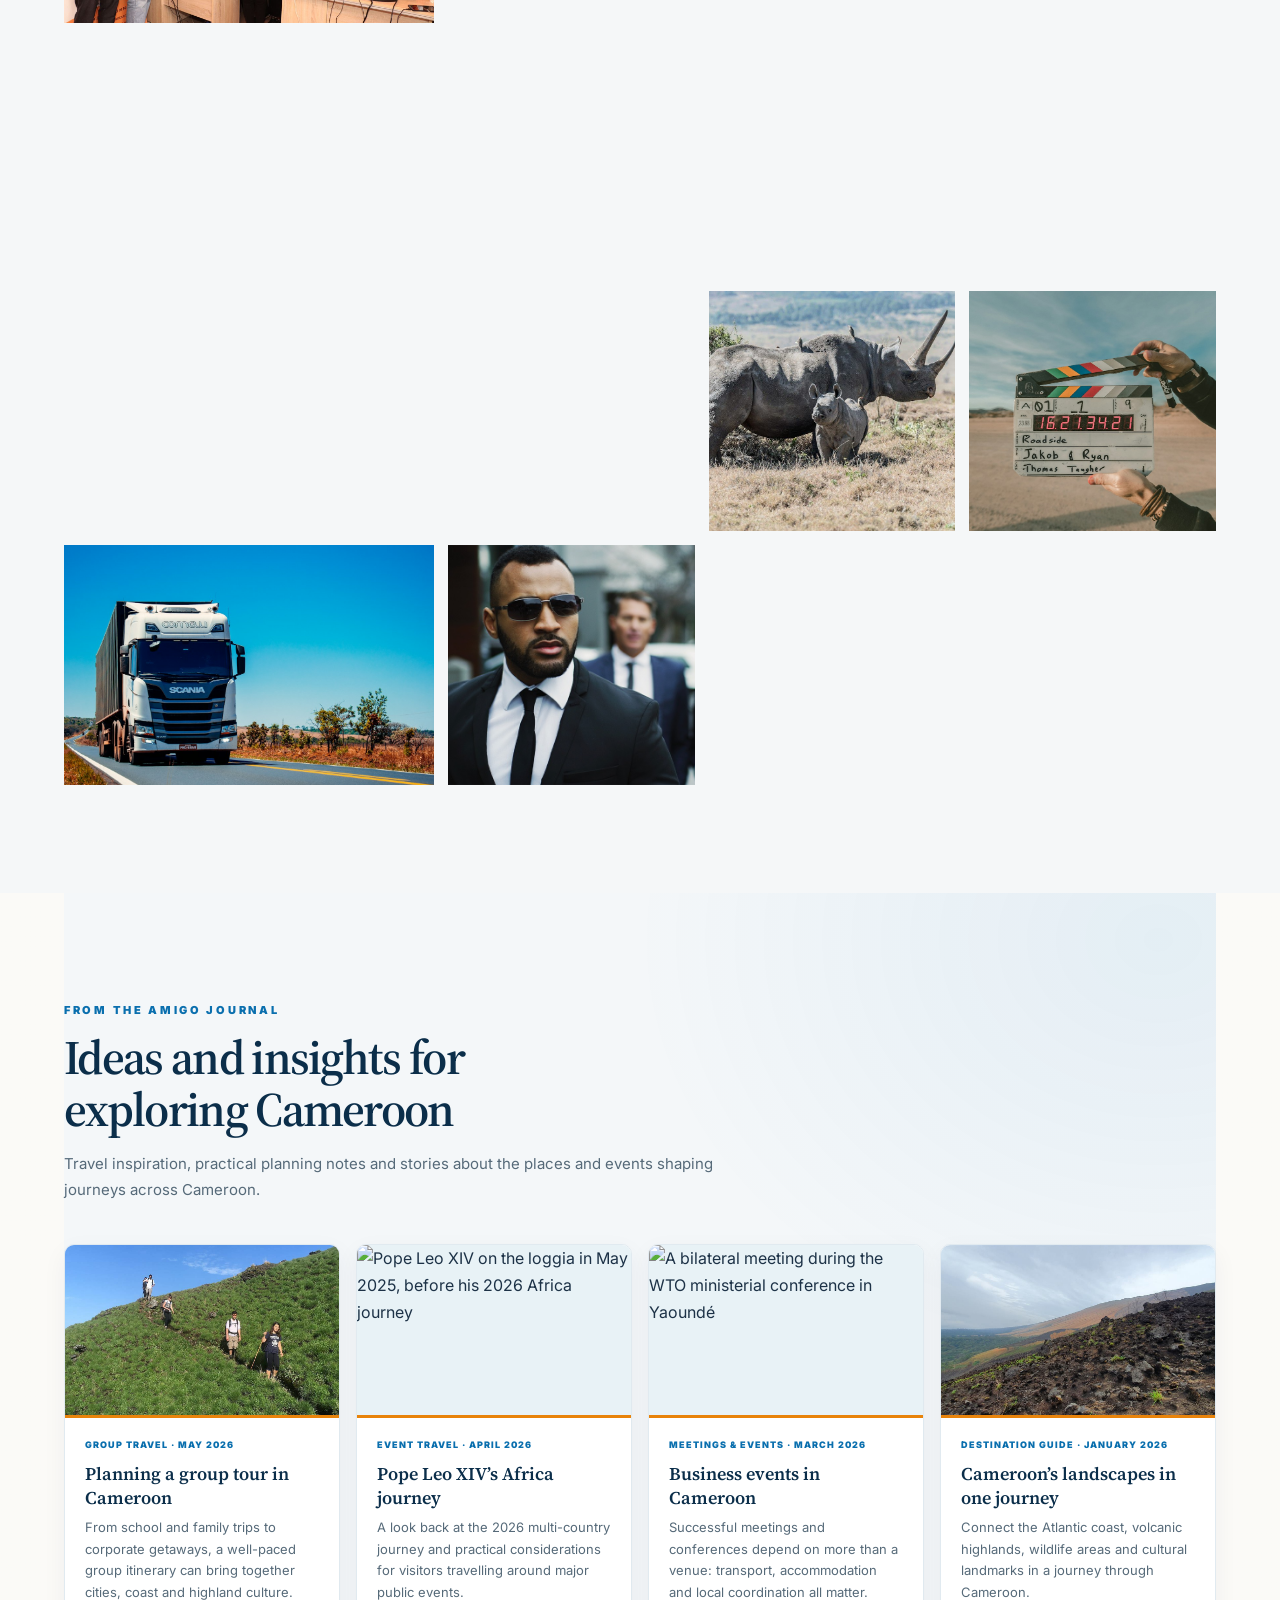
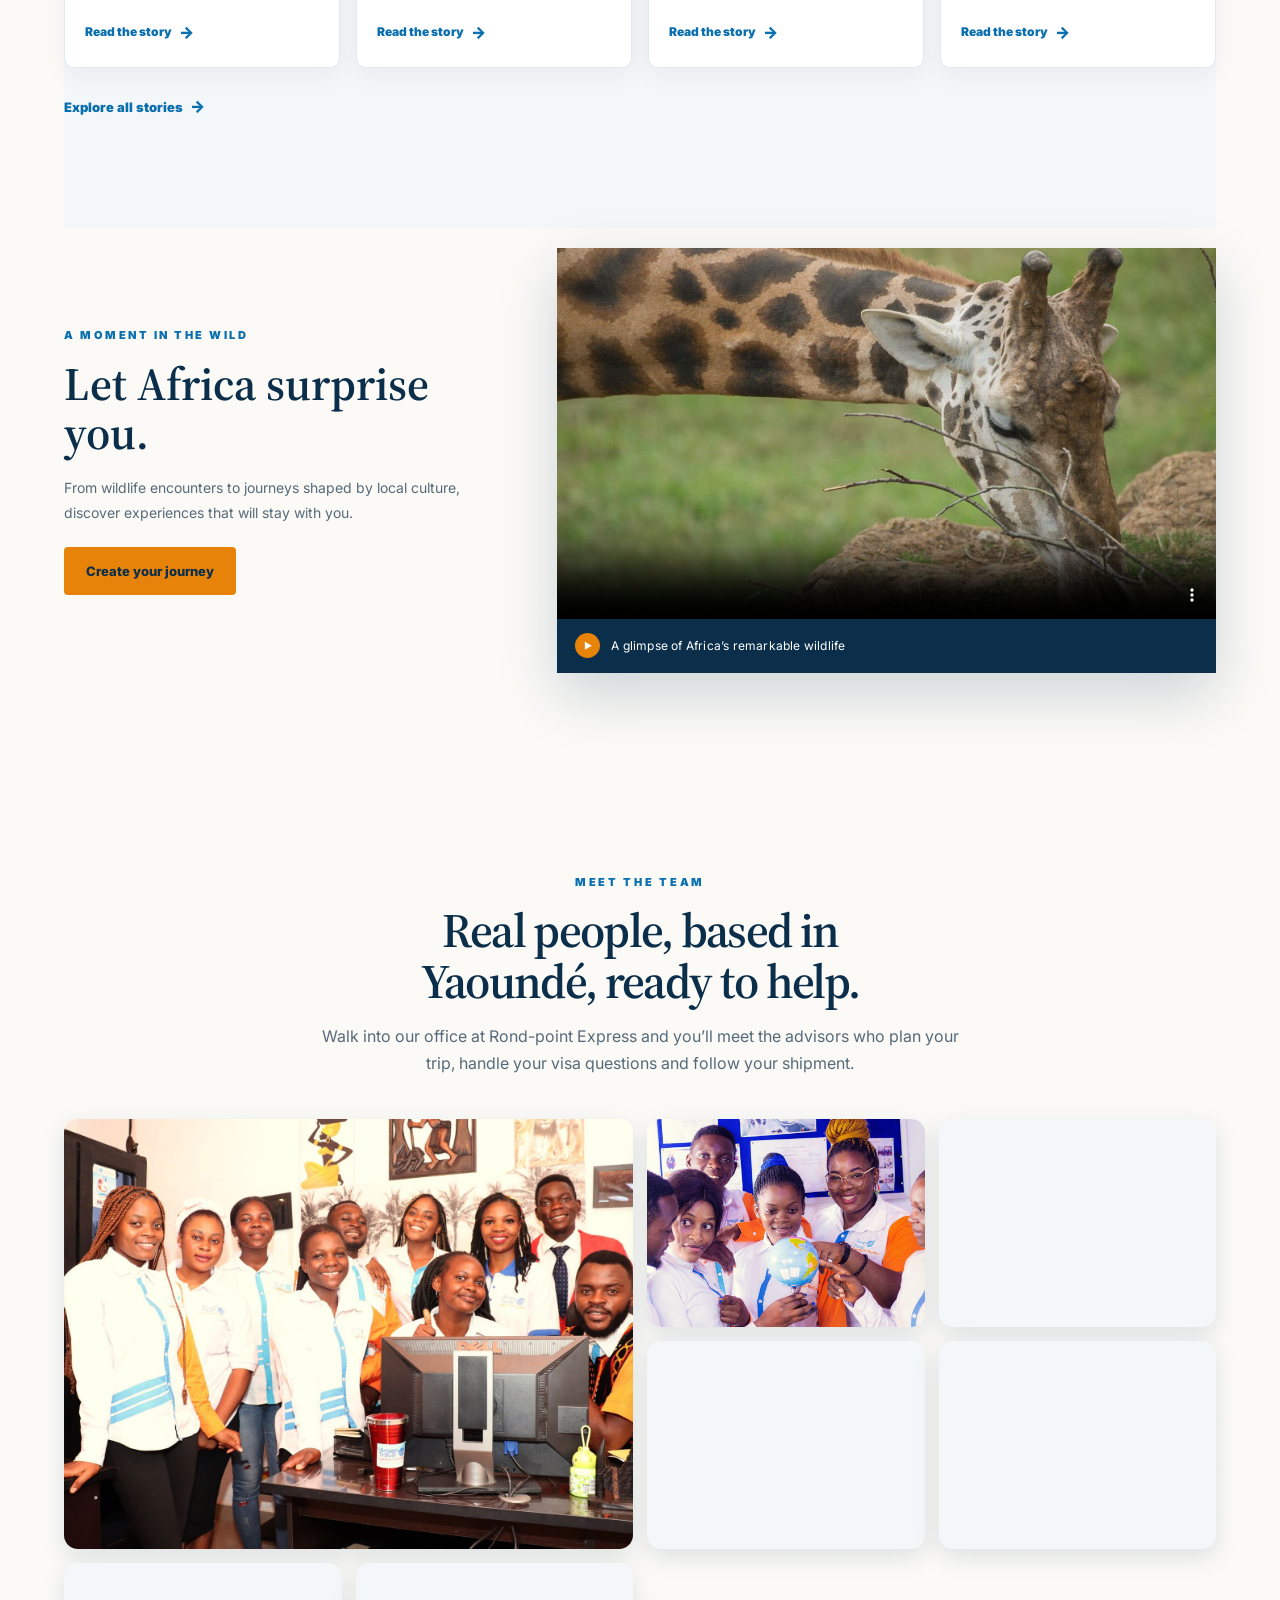
==== commit 39d89ccd: "Add team photos, align URLs to non-www Co-authored-by: Copilot App <223556219+Copilot@users.noreply." ====
--- a/index.html
+++ b/index.html
@@ -13,14 +13,14 @@
   <meta property="og:title" content="Amigo Travel | Tours, Logistics & Services in Cameroon">
   <meta property="og:description" content="Plan Cameroon tours, hotel stays and transport with Amigo Travel in Yaoundé. Ask about logistics, cargo, film production, close protection and events.">
   <meta property="og:type" content="website">
-  <meta property="og:url" content="https://www.amigotravellogistics.org/">
-  <meta property="og:image" content="https://www.amigotravellogistics.org/images/africa-wildlife.jpg">
-  <meta property="og:image:alt" content="Wildlife in an African landscape featured by Amigo Travel">
+  <meta property="og:url" content="https://amigotravellogistics.org/">
+  <meta property="og:image" content="https://amigotravellogistics.org/images/team-group.jpg">
+  <meta property="og:image:alt" content="The Amigo Travel team in their Yaoundé office">
   <meta name="twitter:card" content="summary_large_image">
   <meta name="twitter:title" content="Amigo Travel | Tours, Logistics & Services in Cameroon">
   <meta name="twitter:description" content="Plan Cameroon tours, hotel stays and transport with Amigo Travel in Yaoundé. Ask about logistics, cargo, film production, close protection and events.">
-  <meta name="twitter:image" content="https://www.amigotravellogistics.org/images/africa-wildlife.jpg">
-  <link rel="canonical" href="https://www.amigotravellogistics.org/">
+  <meta name="twitter:image" content="https://amigotravellogistics.org/images/team-group.jpg">
+  <link rel="canonical" href="https://amigotravellogistics.org/">
   <link rel="preconnect" href="https://fonts.googleapis.com">
   <link rel="preconnect" href="https://fonts.gstatic.com" crossorigin>
   <link rel="stylesheet" href="https://fonts.googleapis.com/css2?family=Inter:wght@400;500;600;700&family=Source+Serif+4:opsz,wght@8..60,500;8..60,600&display=swap">
@@ -30,11 +30,11 @@
   {
     "@context": "https://schema.org",
     "@type": "TravelAgency",
-    "@id": "https://www.amigotravellogistics.org/#business",
+    "@id": "https://amigotravellogistics.org/#business",
     "name": "Amigo Travel Logistics & Tourism",
-    "url": "https://www.amigotravellogistics.org/",
-    "image": "https://www.amigotravellogistics.org/images/amigo-logo-header.png",
-    "logo": "https://www.amigotravellogistics.org/images/amigo-logo-header.png",
+    "url": "https://amigotravellogistics.org/",
+    "image": "https://amigotravellogistics.org/images/amigo-logo-header.png",
+    "logo": "https://amigotravellogistics.org/images/amigo-logo-header.png",
     "telephone": "+237674518729",
     "email": "amigotravellogistics@gmail.com",
     "areaServed": {
@@ -72,7 +72,7 @@
             "name": "Travel, tours and assistance in Cameroon",
             "serviceType": "Travel planning, tours, visa preparation assistance and hotel reservations",
             "areaServed": "Cameroon",
-            "provider": {"@id": "https://www.amigotravellogistics.org/#business"}
+            "provider": {"@id": "https://amigotravellogistics.org/#business"}
           }
         },
         {
@@ -82,7 +82,7 @@
             "name": "Transport and logistics in Cameroon",
             "serviceType": "Transport coordination and logistics support",
             "areaServed": "Cameroon",
-            "provider": {"@id": "https://www.amigotravellogistics.org/#business"}
+            "provider": {"@id": "https://amigotravellogistics.org/#business"}
           }
         },
         {
@@ -92,7 +92,7 @@
             "name": "Shipping and cargo enquiries in Cameroon",
             "serviceType": "Shipping and cargo coordination enquiries",
             "areaServed": "Cameroon",
-            "provider": {"@id": "https://www.amigotravellogistics.org/#business"}
+            "provider": {"@id": "https://amigotravellogistics.org/#business"}
           }
         },
         {
@@ -102,7 +102,7 @@
             "name": "Film and TV production support in Cameroon",
             "serviceType": "Local production coordination and logistics",
             "areaServed": "Cameroon",
-            "provider": {"@id": "https://www.amigotravellogistics.org/#business"}
+            "provider": {"@id": "https://amigotravellogistics.org/#business"}
           }
         },
         {
@@ -112,7 +112,7 @@
             "name": "Close protection enquiries in Cameroon",
             "serviceType": "Close protection support enquiries",
             "areaServed": "Cameroon",
-            "provider": {"@id": "https://www.amigotravellogistics.org/#business"}
+            "provider": {"@id": "https://amigotravellogistics.org/#business"}
           }
         },
         {
@@ -122,7 +122,7 @@
             "name": "Event management and hostess services in Cameroon",
             "serviceType": "Event coordination and hostess support",
             "areaServed": "Cameroon",
-            "provider": {"@id": "https://www.amigotravellogistics.org/#business"}
+            "provider": {"@id": "https://amigotravellogistics.org/#business"}
           }
         }
       ]
@@ -161,6 +161,7 @@
       <a href="#offers">Offers</a>
       <a href="#updates">Updates</a>
       <a href="#gallery">Gallery</a>
+      <a href="#team">Team</a>
       <a href="cameroon.html">Cameroon</a>
       <a href="blog.html">Blog</a>
       <a href="contact.html">Contact</a>
@@ -315,7 +316,7 @@
 
       <div class="about-grid">
         <div class="about-image">
-          <img src="images/africa-savannah.jpg" alt="African savannah and open wilderness" loading="lazy" decoding="async">
+          <img src="images/team-office.jpg" alt="The Amigo Travel team gathered in the Yaoundé office" loading="lazy" decoding="async">
         </div>
 
         <div class="about-copy">
@@ -398,7 +399,7 @@
       </div>
       <div class="support-grid">
         <article class="support-card">
-          <img src="images/svc-tour-planning.jpg" alt="Map, camera and notebook laid out for planning a trip" loading="lazy" decoding="async">
+          <img src="images/svc-tour-planning.jpg?v=2" alt="Amigo travel advisors planning a trip around a globe" loading="lazy" decoding="async">
           <div class="support-body">
             <h3>Tour Planning</h3>
             <p>Tailor-made itineraries built around your interests, budget and dates, with knowledgeable local guides.</p>
@@ -413,7 +414,7 @@
           </div>
         </article>
         <article class="support-card">
-          <img src="images/svc-bookings.jpg" alt="Resort with pool and loungers at sunset" loading="lazy" decoding="async">
+          <img src="images/svc-bookings.jpg?v=2" alt="An Amigo travel agent handling a booking at her desk" loading="lazy" decoding="async">
           <div class="support-body">
             <h3>Bookings &amp; Reservations</h3>
             <p>One point of contact for every booking in your trip, with confirmations sent to you quickly.</p>
@@ -443,7 +444,7 @@
           </div>
         </article>
         <article class="support-card">
-          <img src="images/svc-visa-flights.jpg" alt="Passenger aircraft parked at an airport terminal" loading="lazy" decoding="async">
+          <img src="images/svc-visa-flights.jpg?v=2" alt="Amigo's visa and immigration assistance officer at his desk" loading="lazy" decoding="async">
           <div class="support-body">
             <h3>Visa Assistance &amp; Flight Ticketing</h3>
             <p>Clear guidance on travel paperwork, plus flight tickets for any route.</p>
@@ -747,6 +748,10 @@
       </div>
 
       <div class="gallery-grid">
+        <img src="images/team-banner-group.jpg" alt="The Amigo Travel team in their Yaoundé office" loading="lazy" decoding="async">
+        <img src="images/team-agent-phone.jpg" alt="An Amigo advisor taking a customer call" loading="lazy" decoding="async">
+        <img src="images/team-group-2.jpg" alt="Amigo staff posing together at the front desk" loading="lazy" decoding="async">
+        <img src="images/team-trio.jpg" alt="Amigo advisors welcoming a visitor to the office" loading="lazy" decoding="async">
         <img src="images/africa-wildlife-2.jpg" alt="African wildlife on a safari journey" loading="lazy" decoding="async">
         <img src="images/africa-giraffe.jpg" alt="Giraffe in an African wilderness" loading="lazy" decoding="async">
         <img src="images/africa-coast.jpg" alt="Tropical African coastline" loading="lazy" decoding="async">
@@ -823,6 +828,24 @@
         </video>
         <figcaption><span class="play-mark" aria-hidden="true">▶</span> A glimpse of Africa’s remarkable wildlife</figcaption>
       </figure>
+    </section>
+
+    <section id="team" class="team-section section" aria-labelledby="team-title">
+      <div class="section-heading center">
+        <span>MEET THE TEAM</span>
+        <h2 id="team-title">Real people, based in Yaoundé, ready to help.</h2>
+        <p>Walk into our office at Rond-point Express and you’ll meet the advisors who plan your trip, handle your visa questions and follow your shipment.</p>
+      </div>
+      <div class="team-mosaic">
+        <figure class="team-wide"><img src="images/team-group.jpg" alt="The full Amigo Travel team smiling together at the office" loading="lazy" decoding="async"></figure>
+        <figure><img src="images/team-globe.jpg" alt="Team members planning a destination around a globe" loading="lazy" decoding="async"></figure>
+        <figure><img src="images/team-owner.jpg" alt="Our immigration assistance officer at his desk" loading="lazy" decoding="async"></figure>
+        <figure><img src="images/team-agent-globe.jpg" alt="A travel advisor at her workstation with a globe" loading="lazy" decoding="async"></figure>
+        <figure><img src="images/team-agents-banner.jpg" alt="Two advisors beside the Amigo services banner" loading="lazy" decoding="async"></figure>
+        <figure><img src="images/team-desk-group.jpg" alt="Amigo advisors and a colleague standing at the front desk" loading="lazy" decoding="async"></figure>
+        <figure><img src="images/team-agent-presenting.jpg" alt="An advisor presenting a travel booking at the office" loading="lazy" decoding="async"></figure>
+      </div>
+      <p class="team-cta"><a class="btn primary" href="contact.html">Visit or contact us</a></p>
     </section>
 
     <section class="guest-feedback" aria-labelledby="guest-feedback-title">
--- a/styles.css
+++ b/styles.css
@@ -4423,3 +4423,16 @@
 .footer-social{display:flex;flex-wrap:wrap;gap:.5rem 1.5rem;justify-content:center;padding:1rem 0;border-top:1px solid rgba(255,255,255,.15)}
 .footer-social a{color:inherit;font-weight:500;text-decoration:none;opacity:.9}
 .footer-social a:hover{opacity:1;text-decoration:underline}
+
+.team-section .section-heading p { max-width: 640px; margin: 0.9rem auto 0; color: var(--muted); }
+.team-mosaic { display: grid; grid-template-columns: repeat(4, 1fr); gap: 14px; max-width: 1180px; margin: 2.2rem auto 0; }
+.team-mosaic figure { margin: 0; overflow: hidden; border-radius: 14px; box-shadow: 0 8px 24px rgba(11, 46, 74, 0.12); aspect-ratio: 4 / 3; background: var(--pale); }
+.team-mosaic figure.team-wide { grid-column: span 2; grid-row: span 2; aspect-ratio: auto; }
+.team-mosaic img { display: block; width: 100%; height: 100%; object-fit: cover; transition: transform 0.5s ease; }
+.team-mosaic figure:hover img { transform: scale(1.04); }
+.team-cta { margin: 2rem 0 0; text-align: center; }
+@media (max-width: 860px) {
+  .team-mosaic { grid-template-columns: repeat(2, 1fr); gap: 10px; }
+  .team-mosaic figure.team-wide { grid-column: span 2; grid-row: auto; aspect-ratio: 16 / 10; }
+}
+.about-image img, .about-page-photo img { object-position: center 30%; }
